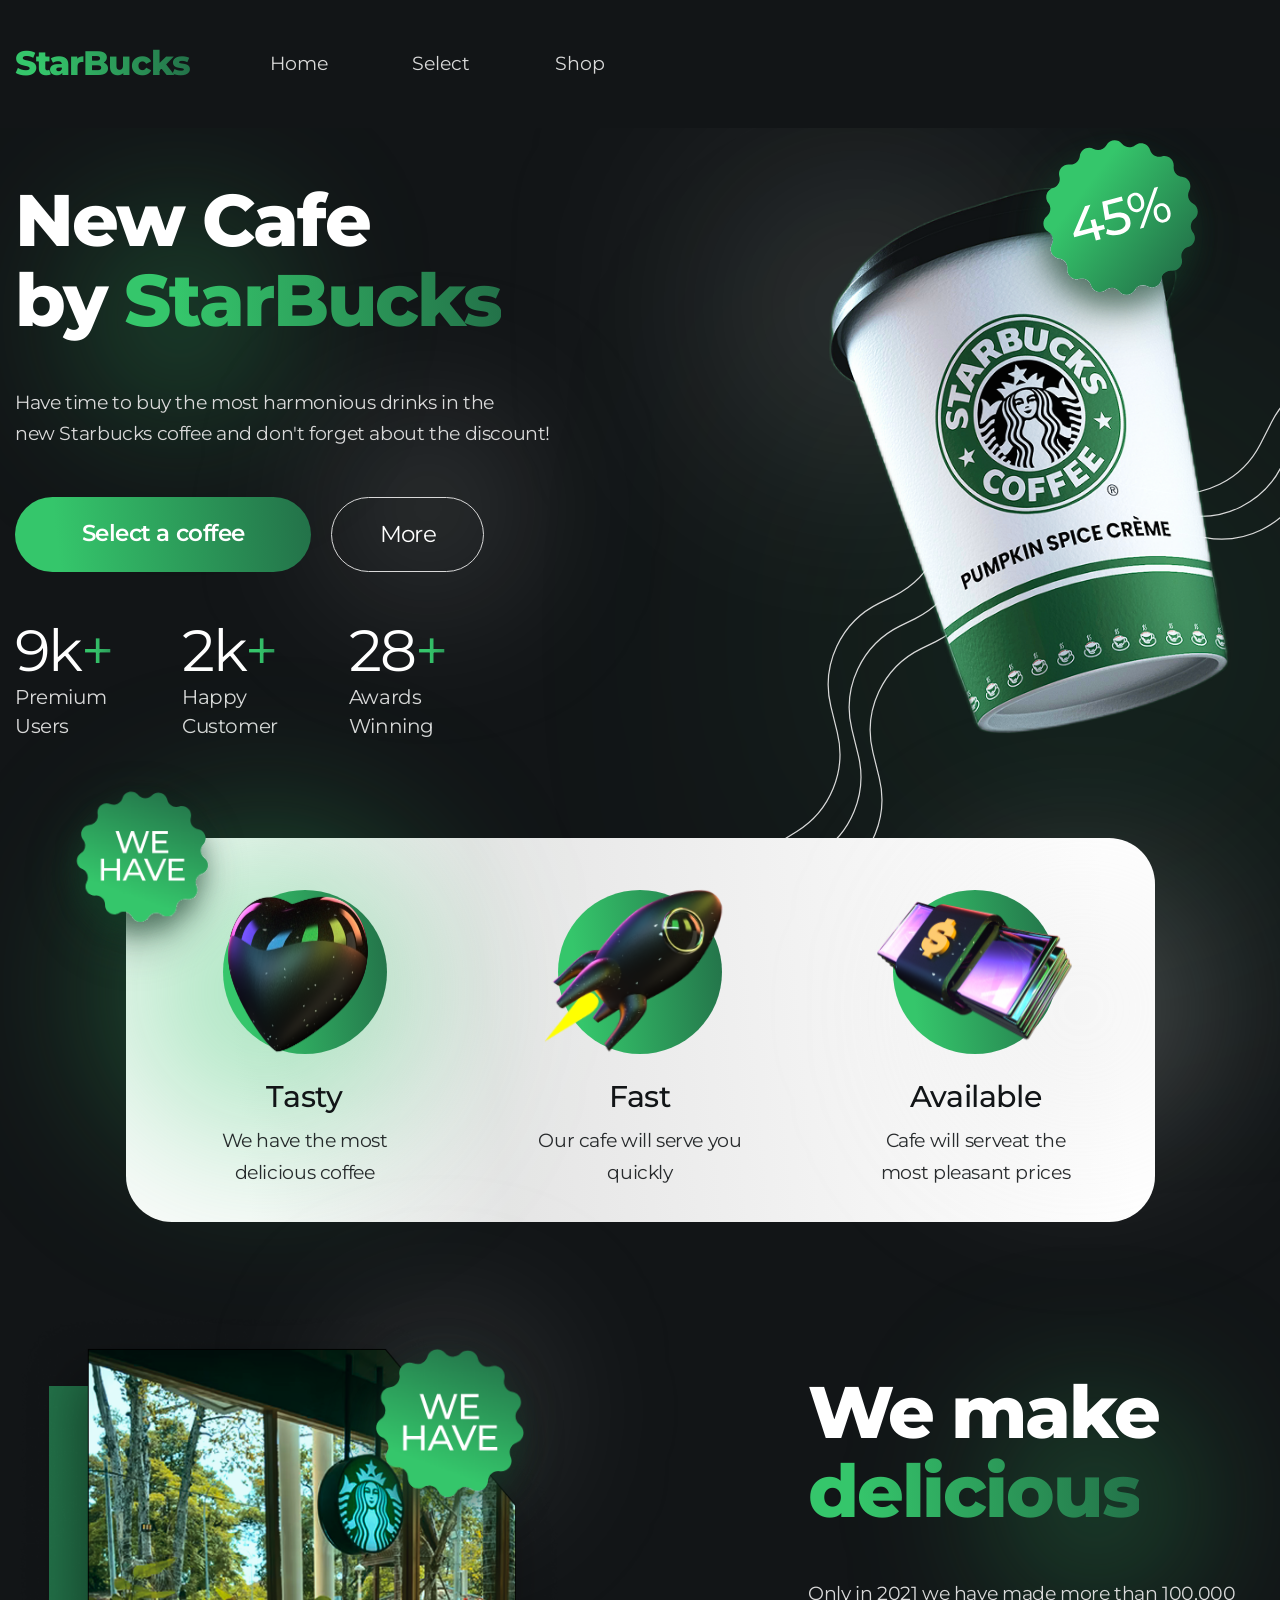
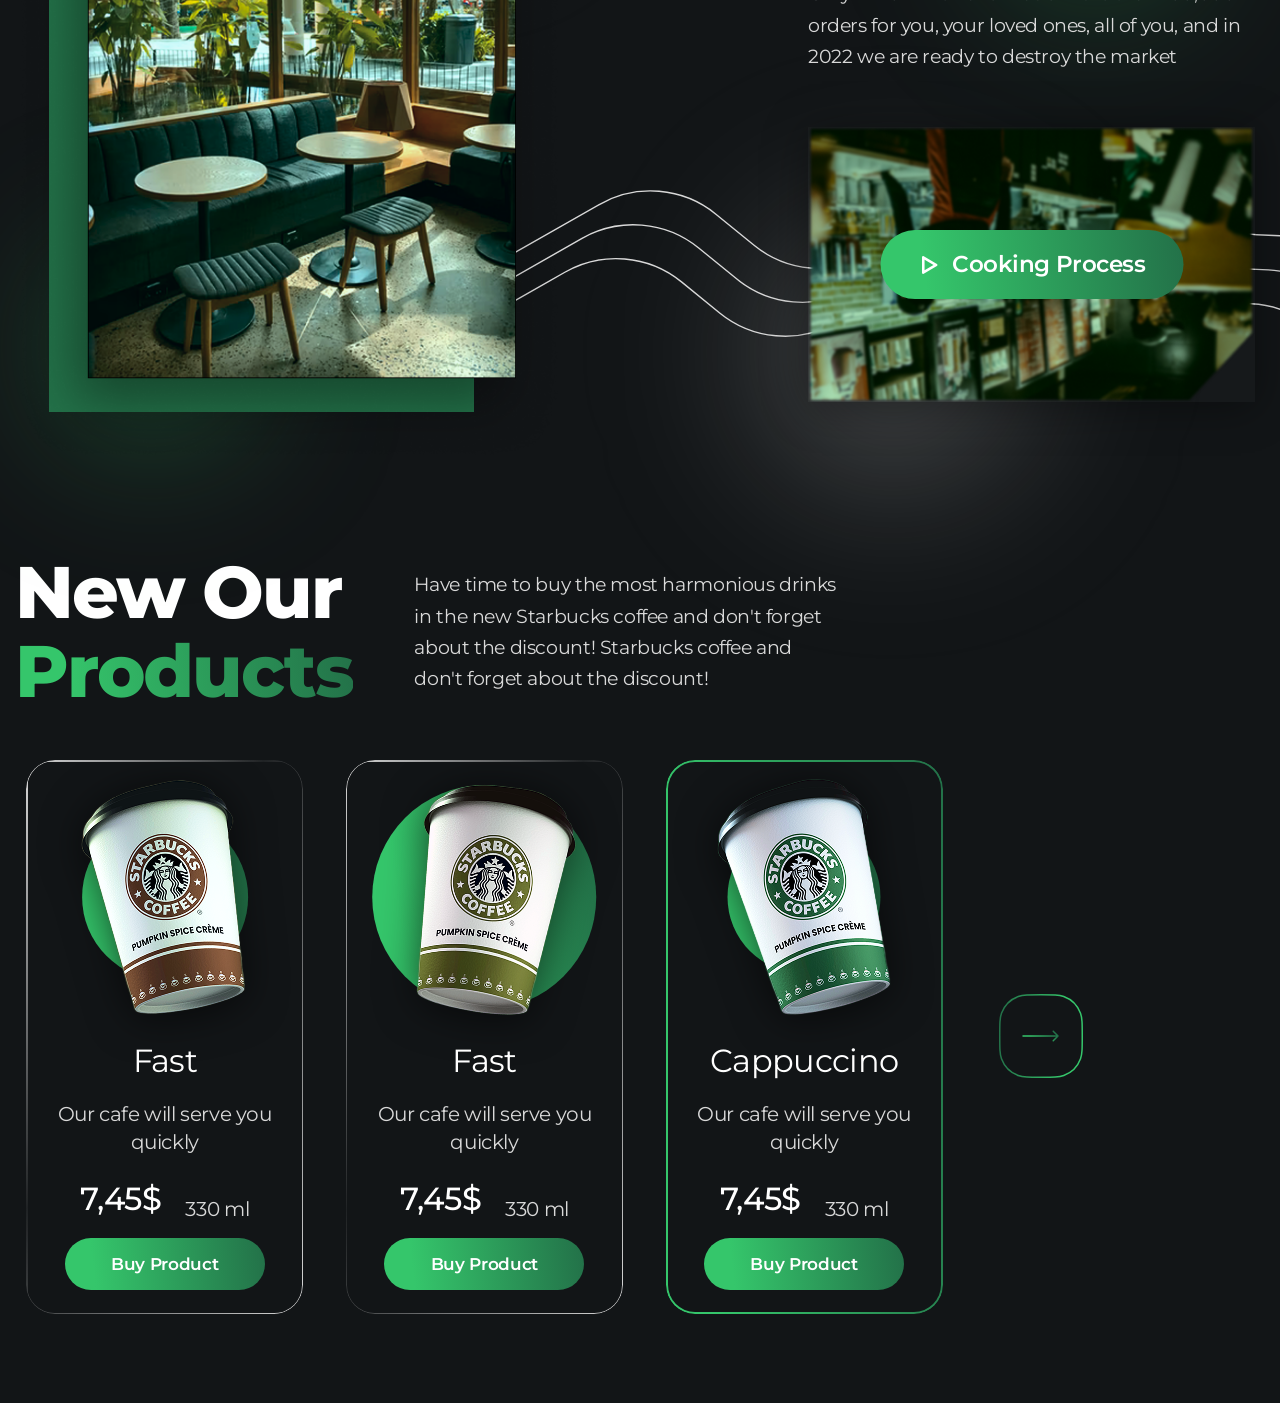
==== index.html @ e6820ccb "fix slaider" ====
<!doctype html>
<html lang="en">
  <head>
    <meta charset="UTF-8" />
    <meta http-equiv="X-UA-Compatible" content="IE=edge" />
    <meta name="viewport" content="width=device-width, initial-scale=1.0" />
		<link rel="stylesheet" href="https://cdn.jsdelivr.net/npm/swiper@8/swiper-bundle.min.css" />
    <link rel="stylesheet" href="css/reset.css" />
    <link rel="stylesheet" href="scss/main.css" />
		
    <title>StarBucks</title>
  </head>
  <body>
    <div class="wrapper">
      <header id="navbar" class="header">
        <div class="header__container">
          <a data-goto=".wrapper" href="#" class="header__logo">StarBucks</a>
          <div class="header__menu menu menu-header">
            <nav id="menu" class="menu-header__body menu__body">
              <ul class="menu-header__list menu__list">
                <li class="menu-header__item menu__item">
                  <a data-goto=".wrapper" href="#" class="menu__link">Home</a>
                </li>
                <li class="menu-header__item menu__item">
                  <a data-goto=".product" href="#" class="menu__link">Select</a>
                </li>
                <li class="menu-header__item menu__item">
                  <a data-goto=".contact" href="#" class="menu__link">Shop</a>
                </li>
              </ul>
            </nav>
          </div>
          <div class="header__actions">
            <button type="button" class="menu__icon icon-menu">
              <span></span>
            </button>
          </div>
        </div>
      </header>
      <main class="main">
        <section class="hero">
          <div class="hero__container">
            <div class="hero__header header-main">
              <div class="header-main__block block__header">
                <h1 class="block__header-title title">
                  New Cafe <br />
                  by <span>StarBucks</span>
                </h1>
                <div class="block__header-text text">
                  <p>
                    Have time to buy the most harmonious drinks in the <br />
                    new Starbucks coffee and don't forget about the discount!
                  </p>
                </div>
              </div>
              <div class="header-main__buttons">
                <a href="#" class="header-main__button button"
                  >Select a coffee</a
                >
                <a href="#" class="header-main__button button button--dark"
                  >More</a
                >
              </div>
              <div class="header-main__stats stats">
                <article class="stats__item item-stats">
                  <div class="item-stats__value">
                    <span data-digits-counter>9</span>k<span>+</span>
                  </div>
                  <h4 class="item-stats__text">Premium Users</h4>
                </article>
                <article class="stats__item item-stats">
                  <div class="item-stats__value">
                    <span data-digits-counter>2</span>k<span>+</span>
                  </div>
                  <h4 class="item-stats__text">Happy Customer</h4>
                </article>
                <article class="stats__item item-stats">
                  <div class="item-stats__value">
                    <span data-digits-counter>28</span><span>+</span>
                  </div>
                  <h4 class="item-stats__text">Awards Winning</h4>
                </article>
              </div>
            </div>
            <div class="hero__image">
              <div class="hero__image-img">
                <div class="hero__bg-decoration"></div>
                <img src="./images/main/main-img.png" alt="main__image" />
                <img
                  class="figure__shape-2"
                  src="./images/main/image-up-right45.svg"
                  alt=""
                />
              </div>
            </div>
          </div>
        </section>
        <section class="services">
          <div class="services__container">
            <div class="services__items">
              <img
                class="services__figure figure__shape"
                src="./images/services/decor.svg"
                alt=""
              />
              <article class="services__item item-service">
                <div class="item-service__icon">
                  <img src="./images/services/services-1.svg" alt="services" />
                </div>
                <h3 class="item-service__title">Tasty</h3>
                <div class="item-service__text">
                  <p>We have the most delicious coffee</p>
                </div>
              </article>
              <article class="services__item item-service">
                <div class="item-service__icon">
                  <img src="./images/services/services-2.svg" alt="services" />
                  <!-- <img src="/images/services/icon-decor.svg" alt="decor" /> -->
                </div>
                <h3 class="item-service__title">Fast</h3>
                <div class="item-service__text">
                  <p>Our cafe will serve you quickly</p>
                </div>
              </article>
              <article class="services__item item-service">
                <div class="item-service__icon">
                  <img src="./images/services/services-3.svg" alt="services" />
                  <!-- <img src="/images/services/icon-decor.svg" alt="decor" /> -->
                </div>
                <h3 class="item-service__title">Available</h3>
                <div class="item-service__text">
                  <p>Cafe will serveat the most pleasant prices</p>
                </div>
              </article>
            </div>
          </div>
        </section>
        <section class="make">
          <div class="make__container">
            <div class="make__images images-make">
              <div class="make__bg-decoration"></div>

              <!-- Зеленый фон (подложка) -->
              <div class="images-make__item images-make__item-3">
                <img src="./images/make/make-bg.svg" alt="make bg" />
              </div>

              <!-- Фото кофейни -->
              <div class="images-make__item images-make__item-2">
                <img src="./images/make/make-main.png" alt="make" />
              </div>

              <!-- Декор (листик/клякса) -->
              <div class="images-make__item images-make__item-1">
                <img src="./images/services/decor.svg" alt="decor" />
              </div>
            </div>
            <div class="make__content content-make">
              <div class="content-make--block__header block__header">
                <h2 class="block__header-title title">
                  We make <br />
                  <span>delicious</span>
                </h2>
                <div class="block__header-text text">
                  <p>
                    Only in 2021 we have made more than 100,000 orders for you,
                    your loved ones, all of you, and in 2022 we are ready to
                    destroy the market
                  </p>
                </div>
              </div>
              <div class="content-make__media">
                <img
                  src="./images/make/content-img.png"
                  alt="Cooking Process"
                  class="content-make__preview"
                />
                <a
                  href="javascript:void(0)"
                  class="content-make__button button icon-play"
                  >Cooking Process</a
                >
              </div>
            </div>
          </div>
        </section>
        <section class="our">
          <div class="our__container">
            <div class="our-block__header block__header block__header--row">
              <h2 class="block__header-title title">
                New Our <br /><span>Products</span>
              </h2>
              <div class="block__header-text text text--row">
                <p>
                  Have time to buy the most harmonious drinks in the new
                  Starbucks coffee and don't forget about the discount!
                  Starbucks coffee and don't forget about the discount!
                </p>
              </div>
            </div>
						<div class="our__inner-container">
							
							<div class="our__slider swiper">
								<div class="our__wrapper swiper-wrapper">               
									<div class="our__slide swiper-slide">
										<article class="item-our">
											<a href="#" class="item-our__image">
												<img src="./images/our/our-3.png" alt="coffe" />
											</a>
											<div class="item-our__body">
												<div class="item-our__header">
													<a href="#" class="item-our__title"> Fast </a>
													<div class="item-our__text">
														<p>Our cafe will serve you quickly</p>
													</div>
												</div>
												<div class="item-our__footer">
													<div class="item-our__category category-our">
														<div class="category-our__price">7,45$</div>
														<div class="category-our__volume">330 ml</div>
													</div>
													<a href="#" class="item-our__button button button--buy"
														>Buy Product</a
													>
												</div>
											</div>
										</article>
									</div>
									<div class="our__slide swiper-slide">
										<article class="item-our">
											<a href="#" class="item-our__image">
												<img src="./images/our/our-2.png" alt="coffe" />
											</a>
											<div class="item-our__body">
												<div class="item-our__header">
													<a href="#" class="item-our__title"> Fast </a>
													<div class="item-our__text">
														<p>Our cafe will serve you quickly</p>
													</div>
												</div>
												<div class="item-our__footer">
													<div class="item-our__category category-our">
														<div class="category-our__price">7,45$</div>
														<div class="category-our__volume">330 ml</div>
													</div>
													<a href="#" class="item-our__button button button--buy"
														>Buy Product</a
													>
												</div>
											</div>
										</article>
									</div>
									<div class="our__slide swiper-slide">
										<article class="item-our">
											<a href="#" class="item-our__image">
												<img src="./images/our/our-1.png" alt="coffe" />
											</a>
											<div class="item-our__body">
												<div class="item-our__header">
													<a href="#" class="item-our__title"> Cappuccino </a>
													<div class="item-our__text">
														<p>Our cafe will serve you quickly</p>
													</div>
												</div>
												<div class="item-our__footer">
													<div class="item-our__category category-our">
														<div class="category-our__price">7,45$</div>
														<div class="category-our__volume">330 ml</div>
													</div>
													<a href="#" class="item-our__button button button--buy"
														>Buy Product</a
													>
												</div>
											</div>
										</article>
									</div>

									<div class="our__slide swiper-slide">
										<article class="item-our">
											<a href="#" class="item-our__image">
												<img src="./images/our/our-3.png" alt="coffe" />
											</a>
											<div class="item-our__body">
												<div class="item-our__header">
													<a href="#" class="item-our__title"> Fast </a>
													<div class="item-our__text">
														<p>Our cafe will serve you quickly</p>
													</div>
												</div>
												<div class="item-our__footer">
													<div class="item-our__category category-our">
														<div class="category-our__price">7,45$</div>
														<div class="category-our__volume">330 ml</div>
													</div>
													<a href="#" class="item-our__button button button--buy"
														>Buy Product</a
													>
												</div>
											</div>
										</article>
									</div>
									<div class="our__slide swiper-slide">
										<article class="item-our">
											<a href="#" class="item-our__image">
												<img src="./images/our/our-2.png" alt="coffe" />
											</a>
											<div class="item-our__body">
												<div class="item-our__header">
													<a href="#" class="item-our__title"> Fast </a>
													<div class="item-our__text">
														<p>Our cafe will serve you quickly</p>
													</div>
												</div>
												<div class="item-our__footer">
													<div class="item-our__category category-our">
														<div class="category-our__price">7,45$</div>
														<div class="category-our__volume">330 ml</div>
													</div>
													<a href="#" class="item-our__button button button--buy"
														>Buy Product</a
													>
												</div>
											</div>
										</article>
									</div>
									<div class="our__slide swiper-slide">
										<article class="item-our">
											<a href="#" class="item-our__image">
												<img src="./images/our/our-1.png" alt="coffe" />
											</a>
											<div class="item-our__body">
												<div class="item-our__header">
													<a href="#" class="item-our__title"> Cappuccino </a>
													<div class="item-our__text">
														<p>Our cafe will serve you quickly</p>
													</div>
												</div>
												<div class="item-our__footer">
													<div class="item-our__category category-our">
														<div class="category-our__price">7,45$</div>
														<div class="category-our__volume">330 ml</div>
													</div>
													<a href="#" class="item-our__button button button--buy"
														>Buy Product</a
													>
												</div>
											</div>
										</article>
									</div>

									<div class="our__slide swiper-slide">
										<article class="item-our">
											<a href="#" class="item-our__image">
												<img src="./images/our/our-3.png" alt="coffe" />
											</a>
											<div class="item-our__body">
												<div class="item-our__header">
													<a href="#" class="item-our__title"> Fast </a>
													<div class="item-our__text">
														<p>Our cafe will serve you quickly</p>
													</div>
												</div>
												<div class="item-our__footer">
													<div class="item-our__category category-our">
														<div class="category-our__price">7,45$</div>
														<div class="category-our__volume">330 ml</div>
													</div>
													<a href="#" class="item-our__button button button--buy"
														>Buy Product</a
													>
												</div>
											</div>
										</article>
									</div>
									<div class="our__slide swiper-slide">
										<article class="item-our">
											<a href="#" class="item-our__image">
												<img src="./images/our/our-2.png" alt="coffe" />
											</a>
											<div class="item-our__body">
												<div class="item-our__header">
													<a href="#" class="item-our__title"> Fast </a>
													<div class="item-our__text">
														<p>Our cafe will serve you quickly</p>
													</div>
												</div>
												<div class="item-our__footer">
													<div class="item-our__category category-our">
														<div class="category-our__price">7,45$</div>
														<div class="category-our__volume">330 ml</div>
													</div>
													<a href="#" class="item-our__button button button--buy"
														>Buy Product</a
													>
												</div>
											</div>
										</article>
									</div>
									<div class="our__slide swiper-slide">
										<article class="item-our">
											<a href="#" class="item-our__image">
												<img src="./images/our/our-1.png" alt="coffe" />
											</a>
											<div class="item-our__body">
												<div class="item-our__header">
													<a href="#" class="item-our__title"> Cappuccino </a>
													<div class="item-our__text">
														<p>Our cafe will serve you quickly</p>
													</div>
												</div>
												<div class="item-our__footer">
													<div class="item-our__category category-our">
														<div class="category-our__price">7,45$</div>
														<div class="category-our__volume">330 ml</div>
													</div>
													<a href="#" class="item-our__button button button--buy"
														>Buy Product</a
													>
												</div>
											</div>
										</article>
									</div>
								</div>
								
							</div>
							<div class="our__controls">
									<button
										type="button"
										class="our__arrow"
									>
								<img src="./images/our/arrow.svg" alt="arrow"></button>
								</div>
						</div>
          </div>
        </section>
      </main>
      <footer class="footer"></footer>
    </div>
    <script src="js/components/float-head.js"></script>
    <script src="js/components/burger.js"></script>
    <script src="js/components/digits-counter.js"></script>
    <script src="js/video.js"></script>
    <script src="https://cdn.jsdelivr.net/npm/swiper@8/swiper-bundle.min.js"></script>
    <script src="js/components/slider_swiper.js"></script>
    <!-- <script src="js/components/anim.js"></script> -->
  </body>
</html>
---- scss/main.css ----
@import"https://fonts.googleapis.com/css2?family=Montserrat:wght@300;400;500;600;700;800;900&display=swap";@import"/scss/main.css";@import"https://fonts.googleapis.com/css2?family=Montserrat:wght@300;400;500;600;700;800;900&display=swap";@import"../css/main.css";@font-face{font-family:"icomoon";src:url("../font-icons/icomoon.eot?j24rxu");src:url("../font-icons/icomoon.eot?j24rxu#iefix") format("embedded-opentype"),url("../font-icons/icomoon.ttf?j24rxu") format("truetype"),url("../font-icons/icomoon.woff?j24rxu") format("woff"),url("../font-icons/icomoon.svg?j24rxu#icomoon") format("svg");font-weight:normal;font-style:normal;font-display:block}[class^=icon-]::before,[class*=" icon-"]::before{font-family:"icomoon" !important;speak:never;font-style:normal;font-weight:normal;font-variant:normal;text-transform:none;line-height:1;-webkit-font-smoothing:antialiased;-moz-osx-font-smoothing:grayscale}.icon-play:before{content:""}.icon-phone:before{content:""}.icon-arrow:before{content:""}.icon-instagram:before{content:""}:root{--background: #121517;--background-gradient: linear-gradient(263.46deg, #237249 1.41%, #35c66b 85.05%)}.icon-menu{position:fixed}@media(max-width: 767.98px){.icon-menu{display:block;position:relative;flex:0 0 2.625rem;width:2.625rem;height:1.125rem;cursor:pointer;z-index:10}.icon-menu span,.icon-menu::before,.icon-menu::after{content:"";transition:all .5s ease 0s;left:0;position:absolute;width:100%;height:2px;background-image:var(--background-gradient)}.icon-menu::before{top:0}.icon-menu::after{bottom:0}.icon-menu span{top:calc(55% - 1px);transform:scale(1) translate(0px, -55%)}}.menu-open .icon-menu::before{transform:rotate(-45deg);top:calc(50% - 1px);background-image:var(--background-gradient)}.menu-open .icon-menu::after{transform:rotate(45deg);bottom:calc(50% - 1px);background-image:var(--background-gradient)}.menu-open span{left:50%;width:0;background-image:var(--background-gradient)}@media(max-width: 767.98px){.menu{flex:0 0 auto;display:flex;justify-content:flex-end}.menu__body{position:fixed;top:0;left:-100%;width:100%;height:100%;background-color:var(--background);padding:100px 15px 50px 15px;transition:left .5s ease 0s;overflow:auto;z-index:4}.menu__body::before{content:"";position:fixed;width:100%;top:0;left:-100%;height:3.75rem;background-color:var(--background);transition:left .5s ease 0s;z-index:4}}.menu-open .menu__body{left:0}.menu-open .menu__body::before{left:0}.menu-open body{overflow:hidden}.wrapper{min-height:100%;display:flex;flex-direction:column;overflow:clip}.wrapper>main{flex-grow:1}[class*=__container]{max-inline-size:82.75rem;margin-inline:auto;padding-inline:.9375rem}:root{--font-family: "Montserrat", sans-serif;--primary: #d9d9d9;--white: #fff;--background: #121517;--background-gradient: linear-gradient(263.46deg, #237249 1.41%, #35c66b 85.05%)}body{font-family:var(--font-family);color:var(--primary);background-color:var(--background);font-size:calc(16px + 4 * ((100vw - 320px) / 1192))}.header-block__container{display:flex;flex-direction:column;gap:2.5rem}.block__header{display:grid;gap:calc(20px + 34 * ((100vw - 320px) / 1192))}@media(min-width: 47.9988rem){.block__header--row{display:flex;align-items:center;gap:calc(20px + 52 * ((100vw - 320px) / 1192))}}@media(min-width: 47.9988rem){.block__header--row-rev{display:flex;flex-direction:row-reverse;align-items:center;gap:calc(20px + 52 * ((100vw - 320px) / 1192))}}.title{font-weight:800;font-size:calc(42px + 38 * ((100vw - 320px) / 1192));line-height:1.09;letter-spacing:-0.03em;color:var(--white)}.title span{background:var(--background-gradient);background-clip:text;-webkit-background-clip:text;-webkit-text-fill-color:rgba(0,0,0,0)}@media(max-width: 47.9988rem){.title br{display:none}}.text{line-height:1.63;letter-spacing:-0.02em}.text P:not(:last-child){margin-bottom:.625rem}@media(max-width: 47.9988rem){.text br{display:none}}@media(min-width: 47.9988rem){.text--row{max-width:26.875rem}}.buttons-block__button{display:grid;grid-auto-flow:column;justify-content:start;gap:1.875rem}@media(max-width: 47.9988rem){.buttons-block__button{display:flex;justify-content:center;align-items:center;flex-wrap:wrap;text-align:center}}.button{padding-inline:calc(20px + 58 * ((100vw - 320px) / 1192));padding-block:1.25rem;max-height:4.6875rem;font-size:calc(20px + 4 * ((100vw - 320px) / 1192));line-height:1.46;border-radius:5.1875rem;font-weight:600;letter-spacing:-0.02em;color:var(--white);background:var(--background-gradient);transition:box-shadow .4s,transform .4s}.button:hover{box-shadow:0 0 20px rgba(53,198,107,.7),0 0 40px rgba(53,198,107,.4)}@media(max-width: 47.9988rem){.button{width:100%}}.button--dark{padding-inline:calc(20px + 34 * ((100vw - 320px) / 1192));font-weight:400;letter-spacing:-0.03em;background-color:var(--background);background:rgba(0,0,0,0);border:.0625rem solid var(--primary);transition:all .5s}.button--dark:hover{color:var(--background);background-color:var(--primary)}.button--buy{padding-inline:calc(20px + 18 * ((100vw - 320px) / 1192));padding-block:.875rem;max-height:3.375rem;font-size:1.0625rem;display:flex;justify-content:center;align-items:center;border-radius:3.75rem}.figure__container{padding-bottom:100px}.figure__label{display:flex;gap:2.5rem;width:178px;height:178px}.figure__shape{display:block;width:100%;height:100%;-o-object-fit:contain;object-fit:contain;animation:figure-pulse 3s ease-in-out infinite;transform-origin:50% 50%;will-change:transform;filter:drop-shadow(-4px 13px 22px rgba(20, 62, 40, 0.46))}@keyframes figure-pulse{0%,100%{transform:scale(1)}50%{transform:scale(1.08)}}.figure__shape-2{display:block;width:178px;height:178px;-o-object-fit:contain;object-fit:contain;animation:figure-sway 5s ease-in-out infinite;transform-origin:50% 100%;will-change:transform;filter:drop-shadow(-4px 13px 22px rgba(20, 62, 40, 0.46))}@keyframes figure-sway{0%,100%{transform:rotate(-8deg)}50%{transform:rotate(8deg)}}.wrapper{min-height:100%;display:flex;flex-direction:column;overflow:clip}.wrapper>main{flex-grow:1}[class*=__container]{max-inline-size:82.8125rem;margin-inline:auto;padding-inline:.9375rem}:root{--font-family: "Montserrat", sans-serif;--primary: #d9d9d9;--white: #fff;--background: #121517;--background-gradient: linear-gradient(263.46deg, #237249 1.41%, #35c66b 85.05%);--background-white: linear-gradient(264.52deg, #fff 5.07%, #e5e5e5 64.2%, #fbfbfb 88.34%);--color-text: rgba(18, 21, 23, 0.9)}body{font-family:var(--font-family);color:var(--primary);background-color:var(--background);font-size:calc(16px + 4 * ((100vw - 320px) / 1192))}.header{position:fixed;width:100%;top:0;left:0;z-index:100;background-color:var(--background);transition:all .5s}.header__container{display:flex;align-items:center;gap:calc(20px + 75 * ((100vw - 320px) / 1192));min-height:calc(80px + 55 * ((100vw - 320px) / 1192));padding-block:calc(34px + 14 * ((100vw - 320px) / 1192))}@media(max-width: 47.9988rem){.header__container{justify-content:space-between}}.header__logo{font-weight:800;font-size:calc(22px + 15 * ((100vw - 320px) / 1192));line-height:1.09;letter-spacing:-0.03em;background:var(--background-gradient);background-clip:text;-webkit-background-clip:text;-webkit-text-fill-color:rgba(0,0,0,0);z-index:10;transition:filter .4s ease}.header__logo:hover{filter:drop-shadow(0 0 0.75rem rgba(53, 198, 107, 0.6))}.menu-header__list{display:flex;flex-wrap:wrap;justify-content:center;align-items:center;gap:calc(40px + 55 * ((100vw - 320px) / 1192))}@media(max-width: 47.9988rem){.menu-header__list{flex-direction:column;align-items:end}}.menu-header__item{font-size:1.1875rem;text-shadow:0 4px 4px 0 rgba(0,0,0,.25)}.menu-header__item a{transition:color .5s ease;color:var(--primary)}.menu-header__item a:hover{color:#35c66b}@media(max-width: 47.9988rem){.menu-header__item{font-size:24px}}.hero{padding-top:calc(150px + 39 * ((100vw - 320px) / 1192));padding-bottom:calc(40px + 71 * ((100vw - 320px) / 1192));position:relative}.hero__container{position:relative;display:flex;justify-content:space-between;gap:2rem}@media(max-width: 47.9988rem){.hero__container{flex-direction:column-reverse;align-items:center}}.hero__header,.hero__image{position:relative;z-index:1}.hero__image{position:relative;width:100%;max-width:29.5rem;aspect-ratio:1/1}.hero__image::before,.hero__image::after{content:"";position:absolute;border-radius:100%;pointer-events:none;z-index:0}@media(max-width: 47.9988rem){.hero__image::before,.hero__image::after{display:none}}.hero__image::before{width:229px;height:229px;top:2%;left:-10%;background:rgba(217,217,217,.3);filter:blur(124.04px)}.hero__image::after{width:20.25rem;height:20.25rem;right:0;bottom:-10%;background:linear-gradient(267.2deg, rgba(35, 114, 73, 0.35) 20.73%, rgba(53, 198, 107, 0.33) 22.81%);filter:blur(175.5px)}.hero__image-img{position:relative;z-index:1;width:100%;height:100%}.hero__image-img>img:first-child{display:block;width:100%;height:100%;-o-object-fit:contain;object-fit:contain}.hero__image-img>img:nth-child(2){position:relative;z-index:1;display:block;width:100%;height:100%;-o-object-fit:contain;object-fit:contain}.hero .figure__shape-2{--tx: 0%;--ty: 0%;position:absolute;top:-15%;right:5%;width:calc(168px + 90 * ((100vw - 320px) / 1192));height:calc(168px + 90 * ((100vw - 320px) / 1192));-o-object-fit:contain;object-fit:contain;z-index:2;pointer-events:none;filter:drop-shadow(-4px 13px 22px rgba(20, 62, 40, 0.46));animation:figure-sway 3s ease-in-out infinite;transform-origin:50% 100%;will-change:transform;translate:var(--tx) var(--ty)}@media(max-width: 991.9808px){.hero .figure__shape-2{--tx: -20%;--ty: 70%}}@media(max-width: 991.9808px){.hero .figure__shape-2{--tx: -10%;--ty: 50%}}@media(max-width: 940.9808px){.hero .figure__shape-2{--tx: -20%;--ty: 100%}}@media(max-width: 47.9988rem){.hero .figure__shape-2{--tx: -40%;--ty: 0%}}@media(max-width: 29.9988rem){.hero .figure__shape-2{--ty: 15%}}@media(max-width: 400.9808px){.hero .figure__shape-2{--tx: 0%;--ty: 5%}}@media(prefers-reduced-motion: reduce){.hero .figure__shape-2{animation:none}}.hero__bg-decoration{position:absolute;top:85%;left:50%;width:150%;height:150%;transform:translate(-50%, -50%);background:url("../images/main/main-bg.svg") center center no-repeat;background-size:contain;z-index:0;pointer-events:none}@media(max-width: 47.9988rem){.hero__bg-decoration{width:120%;height:100%;opacity:.5}}.header-main{display:flex;flex-direction:column;gap:calc(20px + 34 * ((100vw - 320px) / 1192));position:relative;isolation:isolate}.header-main::before,.header-main::after{content:"";position:absolute;border-radius:50%;pointer-events:none;z-index:-1;background:radial-gradient(circle, rgba(53, 198, 107, 0.55) 0%, rgba(53, 198, 107, 0.35) 20%, rgba(53, 198, 107, 0) 45%);filter:blur(80px);transform:translateZ(0);-webkit-backface-visibility:hidden;backface-visibility:hidden}@media(max-width: 47.9988rem){.header-main::before,.header-main::after{display:none}}.header-main::before{width:24rem;height:24rem;left:-5%;top:-10%}.header-main::after{width:22rem;height:22rem;bottom:10%;right:-10%;background:radial-gradient(circle, rgba(217, 217, 217, 0.4) 0%, rgba(217, 217, 217, 0.2) 20%, rgba(217, 217, 217, 0) 45%)}.header-main__buttons{display:flex;flex-wrap:wrap;gap:1.25rem}.header-main__button{text-align:center}.stats{display:flex;flex-wrap:wrap;gap:calc(20px + 26 * ((100vw - 320px) / 1192))}@media(max-width: 47.9988rem){.stats{justify-content:center}}.item-stats{max-width:7.875rem}.item-stats__value{font-size:calc(42px + 20 * ((100vw - 320px) / 1192));line-height:1.09;letter-spacing:-0.03em;color:var(--white)}.item-stats__value span:nth-child(2){background:linear-gradient(266.83deg, #237249 -35.11%, #35c66b 57.94%);background-clip:text;-webkit-background-clip:text;-webkit-text-fill-color:rgba(0,0,0,0)}.item-stats__text{font-size:1.25rem;line-height:1.44;letter-spacing:-0.02em}.services{position:relative;z-index:2;padding-bottom:calc(40px + 60 * ((100vw - 320px) / 1192))}.services__container{display:flex;flex-direction:column;justify-content:center;align-items:center;padding-inline:calc(10px + 70 * ((100vw - 320px) / 1192))}.services__figure{position:absolute;top:-21%;left:-8%;width:calc(192px + 10 * ((100vw - 320px) / 1192));height:calc(192px + 10 * ((100vw - 320px) / 1192));-o-object-fit:contain;object-fit:contain;z-index:2;pointer-events:none;filter:drop-shadow(-4px 13px 22px rgba(20, 62, 40, 0.46));transform-origin:50% 100%;will-change:transform}@media(max-width: 932.9808px){.services__figure{top:-12%;left:-4%}}@media(max-width: 52.6863rem){.services__figure{width:clamp(6.25rem,50%,9.375rem)}}@media(max-width: 600.9808px){.services__figure{top:-12%;left:-7%}}@media(max-width: 479.9808px){.services__figure{top:-10%;left:-7%}}@media(prefers-reduced-motion: reduce){.services .figure__shape-2{animation:none}}.services__items{position:relative;max-width:64.3125rem;padding-inline:calc(10px + 68 * ((100vw - 320px) / 1192));padding-block:calc(10px + 30 * ((100vw - 320px) / 1192));border-radius:2.875rem;background:var(--background-white);display:grid;width:100%;gap:calc(20px + 108 * ((100vw - 320px) / 1192));grid-template-columns:repeat(auto-fill, minmax(200px, 1fr));position:relative;isolation:isolate}.services__items::before,.services__items::after{content:"";position:absolute;border-radius:50%;pointer-events:none;z-index:-1;background:radial-gradient(circle, rgba(53, 198, 107, 0.55) 0%, rgba(53, 198, 107, 0.35) 40%, rgba(53, 198, 107, 0) 75%);filter:blur(80px);transform:translateZ(0);-webkit-backface-visibility:hidden;backface-visibility:hidden}@media(max-width: 47.9988rem){.services__items::before,.services__items::after{display:none}}.services__items::before{width:24rem;height:24rem;left:-5%;top:-10%}.services__items::after{width:22rem;height:22rem;bottom:10%;right:-10%;background:radial-gradient(circle, rgba(217, 217, 217, 0.4) 0%, rgba(217, 217, 217, 0.2) 40%, rgba(217, 217, 217, 0) 75%)}.item-service{display:flex;flex-direction:column;justify-content:center;align-items:center;line-height:1.63;letter-spacing:-0.02em;text-align:center}.item-service__icon{position:relative;width:100%;max-width:200px;aspect-ratio:1/1;margin-inline:auto}.item-service__icon::before{content:"";position:absolute;inset:9%;border-radius:50%;background:var(--background-gradient);z-index:0}.item-service__icon img{position:relative;z-index:1;width:100%;height:100%;-o-object-fit:contain;object-fit:contain}.item-service__title{font-weight:500;font-size:calc(24px + 8 * ((100vw - 320px) / 1192));color:var(--background);margin-bottom:.25rem}.item-service__text{font-size:calc(16px + 4 * ((100vw - 320px) / 1192));color:var(--color-text)}.make{padding-bottom:calc(40px + 60 * ((100vw - 320px) / 1192));position:relative;z-index:2}.make__container{display:flex;justify-content:space-between;align-items:center;gap:1.25rem}@media(max-width: 61.9988rem){.make__container{flex-direction:column;align-items:start}}@media(max-width: 47.9988rem){.make__container{align-items:center}}.make__images{position:relative;z-index:1;flex:0 0 34.25rem;max-width:34.25rem;aspect-ratio:548/754}@media(max-width: 61.9988rem){.make__images{flex:1 1 auto;width:100%}}.make__bg-decoration{position:absolute;top:23%;right:-160%;width:200%;height:132%;background:url("../images/make/make-main-bg.svg") center right no-repeat;background-size:contain;z-index:0;pointer-events:none}@media(max-width: 61.9988rem){.make__bg-decoration{width:180%;top:5%;opacity:.5}}@media(max-width: 47.9988rem){.make__bg-decoration{right:-50%;opacity:.3}}.images-make{isolation:isolate}.images-make::before,.images-make::after{content:"";position:absolute;border-radius:50%;pointer-events:none;z-index:-1;background:radial-gradient(circle, rgba(53, 198, 107, 0.55) 0%, rgba(53, 198, 107, 0.35) 20%, rgba(53, 198, 107, 0) 45%);filter:blur(80px);transform:translateZ(0);-webkit-backface-visibility:hidden;backface-visibility:hidden}@media(max-width: 47.9988rem){.images-make::before,.images-make::after{display:none}}.images-make::before{width:24rem;height:24rem;bottom:-10%;left:-10%}.images-make::after{width:22rem;height:22rem;top:-10%;right:-10%;background:radial-gradient(circle, rgba(217, 217, 217, 0.4) 0%, rgba(217, 217, 217, 0.2) 20%, rgba(217, 217, 217, 0) 45%)}.images-make__item{position:absolute}.images-make__item img{display:block;width:100%;height:100%;-o-object-fit:contain;object-fit:contain}.images-make__item-1{top:0;right:0;width:calc(150px + 95 * ((100vw - 320px) / 1192));height:calc(150px + 95 * ((100vw - 320px) / 1192));z-index:3;animation:figure-pulse 3s ease-in-out infinite;transform-origin:50% 50%;will-change:transform;filter:drop-shadow(-4px 13px 22px rgba(20, 62, 40, 0.46))}.images-make__item-2{top:0;left:0;width:100%;height:100%;z-index:2;-webkit-clip-path:polygon(0 0, 85% 0, 100% 15%, 100% 100%, 0 100%);clip-path:polygon(0 0, 85% 0, 100% 15%, 100% 100%, 0 100%)}.images-make__item-3{top:10%;left:5%;width:80%;height:83%;z-index:1}.content-make{position:relative;z-index:1;max-width:28.5625rem}@media(min-width: 61.9988rem){.content-make{flex:0 1 auto;width:100%}}@media(max-width: 61.9988rem){.content-make{display:flex;gap:1.25rem;width:100%;max-width:100%}}@media(max-width: 61.9988rem)and (min-width: 61.9988rem){.content-make .content-make--block__header{max-width:457px}}@media(max-width: 47.9988rem){.content-make{flex-wrap:wrap;justify-content:center}}.content-make::before,.content-make::after{content:"";position:absolute;border-radius:50%;pointer-events:none;z-index:0;background:radial-gradient(circle, rgba(53, 198, 107, 0.55) 0%, rgba(53, 198, 107, 0.35) 20%, rgba(53, 198, 107, 0) 45%);filter:blur(80px);will-change:transform;-webkit-backface-visibility:hidden;backface-visibility:hidden}@media(max-width: 47.9988rem){.content-make::before,.content-make::after{display:none}}.content-make::before{width:24rem;height:24rem;right:-5%;top:-10%}.content-make::after{width:22rem;height:22rem;bottom:-20%;left:-20%;background:radial-gradient(circle, rgba(217, 217, 217, 0.4) 0%, rgba(217, 217, 217, 0.2) 40%, rgba(217, 217, 217, 0) 75%)}.content-make>*{position:relative;z-index:1}.content-make__media{position:relative;width:100%;overflow:hidden;cursor:pointer;background:rgba(217,217,217,.02);box-shadow:0 4px 41px 0 rgba(0,0,0,.39)}@media(min-width: 61.9988rem){.content-make__media{max-width:27.9375rem;aspect-ratio:447/275}}.content-make__preview{display:block;width:100%;height:100%;-o-object-fit:cover;object-fit:cover;transition:opacity .5s ease,visibility .5s ease}.content-make__button{position:absolute;top:50%;left:50%;transform:translate(-50%, -50%);z-index:2;white-space:nowrap;display:flex;align-items:center;gap:.75rem;transition:opacity .5s ease,visibility .5s ease,box-shadow .4s,transform .4s;padding-inline:calc(20px + 22 * ((100vw - 320px) / 1192));padding-block:calc(10px + 10 * ((100vw - 320px) / 1192))}.content-make__video{position:absolute;top:0;left:0;width:100%;height:100%;border:none;z-index:3;opacity:0;visibility:hidden;transition:opacity .5s ease,visibility .5s ease}.content-make.is-playing .content-make__video{opacity:1;visibility:visible}.content-make.is-playing .content-make__preview,.content-make.is-playing .content-make__button{opacity:0;visibility:hidden;pointer-events:none}.content-make--block__header{padding-bottom:calc(20px + 43 * ((100vw - 320px) / 1192))}.our{padding-bottom:calc(40px + 60 * ((100vw - 320px) / 1192))}.our__container{position:relative;overflow:visible}.our__inner-container{display:flex;align-items:center;gap:calc(10px + 44 * ((100vw - 320px) / 1192))}@media(max-width: 47.9988rem){.our__inner-container{flex-direction:column;text-align:center}}.our__slider{margin-inline:0;width:100%}@media(min-width: 61.9988rem){.our__slider{max-width:939px}}@media(max-width: 960.9808px){.our__slider{max-width:639px}}.our__slide{flex-shrink:0;max-width:100%;height:auto;display:flex;justify-content:center;cursor:pointer}@media(min-width: 61.9988rem){.our__slide{width:17.3125rem}}.our__controls{flex-shrink:0}.our__arrow{display:inline-flex;align-items:center;justify-content:center;width:84px;height:84px;padding:0;border:none;background:rgba(0,0,0,0);border-radius:50%;cursor:pointer;transition:filter .45s ease,transform .45s ease}.our__arrow img{display:block;width:100%;height:100%;transition:transform .45s ease;pointer-events:none}.our__arrow:hover{filter:drop-shadow(0 0 8px rgba(53, 198, 107, 0.75)) drop-shadow(0 0 22px rgba(53, 198, 107, 0.45))}.our__arrow:hover img{transform:scale(1.06)}.our__arrow:active{transform:scale(0.95);filter:drop-shadow(0 0 4px rgba(53, 198, 107, 0.8))}.our__arrow:focus-visible{outline:2px solid #35c66b;outline-offset:4px}.our-block__header{margin-bottom:calc(30px + 24 * ((100vw - 320px) / 1192))}.item-our{position:relative;display:flex;flex-direction:column;align-items:center;text-align:center;width:277px;height:554px;box-sizing:border-box;padding:17px 20px 24px;border-radius:1.8125rem;background:rgba(0,0,0,0)}.item-our::after{content:"";position:absolute;inset:0;border-radius:inherit;padding:.0844rem;background:linear-gradient(117.87deg, #dadada 0%, rgba(218, 218, 218, 0.07) 41.761%, #dadada 100%);-webkit-mask:linear-gradient(#fff 0 0) content-box,linear-gradient(#fff 0 0);mask:linear-gradient(#fff 0 0) content-box,linear-gradient(#fff 0 0);-webkit-mask-composite:xor;mask-composite:exclude;pointer-events:none;z-index:2}.item-our::before{content:"";position:absolute;inset:0;border-radius:inherit;padding:.125rem;background:var(--background-gradient);-webkit-mask:linear-gradient(#fff 0 0) content-box,linear-gradient(#fff 0 0);mask:linear-gradient(#fff 0 0) content-box,linear-gradient(#fff 0 0);-webkit-mask-composite:xor;mask-composite:exclude;pointer-events:none;z-index:3;opacity:0;transition:opacity .4s ease}.item-our:hover::before{opacity:1}.item-our.is-active::before{opacity:1}.item-our>*{position:relative;z-index:1}.item-our:hover::after{background:var(--background-gradient);padding:.125rem}.item-our.is-active::after{background:var(--background-gradient);padding:.125rem}.item-our__image{position:relative;flex:0 0 auto;display:flex;align-items:center;justify-content:center;height:240px;margin-bottom:.75rem}.item-our__image::before{content:"";position:absolute;width:85%;aspect-ratio:1/1;top:50%;left:50%;transform:translate(-50%, -50%);border-radius:50%;background:var(--background-gradient);z-index:0}.item-our__image img{position:relative;z-index:1;width:auto;height:auto;-o-object-fit:contain;object-fit:contain;filter:drop-shadow(0 4px 20px rgba(0, 0, 0, 0.6));transition:scale .5s}.item-our__image img:hover{scale:1.02}.item-our__body{display:flex;flex-direction:column;flex:1 1 auto;width:100%}.item-our__header{flex:1 1 auto;display:flex;flex-direction:column;justify-content:center;margin-bottom:.4375rem}.item-our__title{font-size:32px;line-height:1.3;letter-spacing:-0.02em;color:var(--white);transition:color .5s ease}.item-our__title:hover{color:#35c66b}.item-our__title:not(:last-child){margin-bottom:18px}.item-our__text{font-size:1.25rem;line-height:1.4;letter-spacing:-0.02em}.item-our__footer{margin-top:auto;display:flex;flex-direction:column;align-items:center;gap:.75rem;width:100%}.item-our__category{display:flex;justify-content:center;align-items:flex-end;gap:1.5rem;width:100%}.item-our__button{width:100%;max-width:200px}.category-our{line-height:1.63;letter-spacing:-0.02em}.category-our__price{font-weight:500;font-size:2rem;color:var(--white)}.category-our__volume{font-size:1.25rem}.swiper-slide.is-last-visible .item-our::after{background:var(--background-gradient);padding:.125rem}
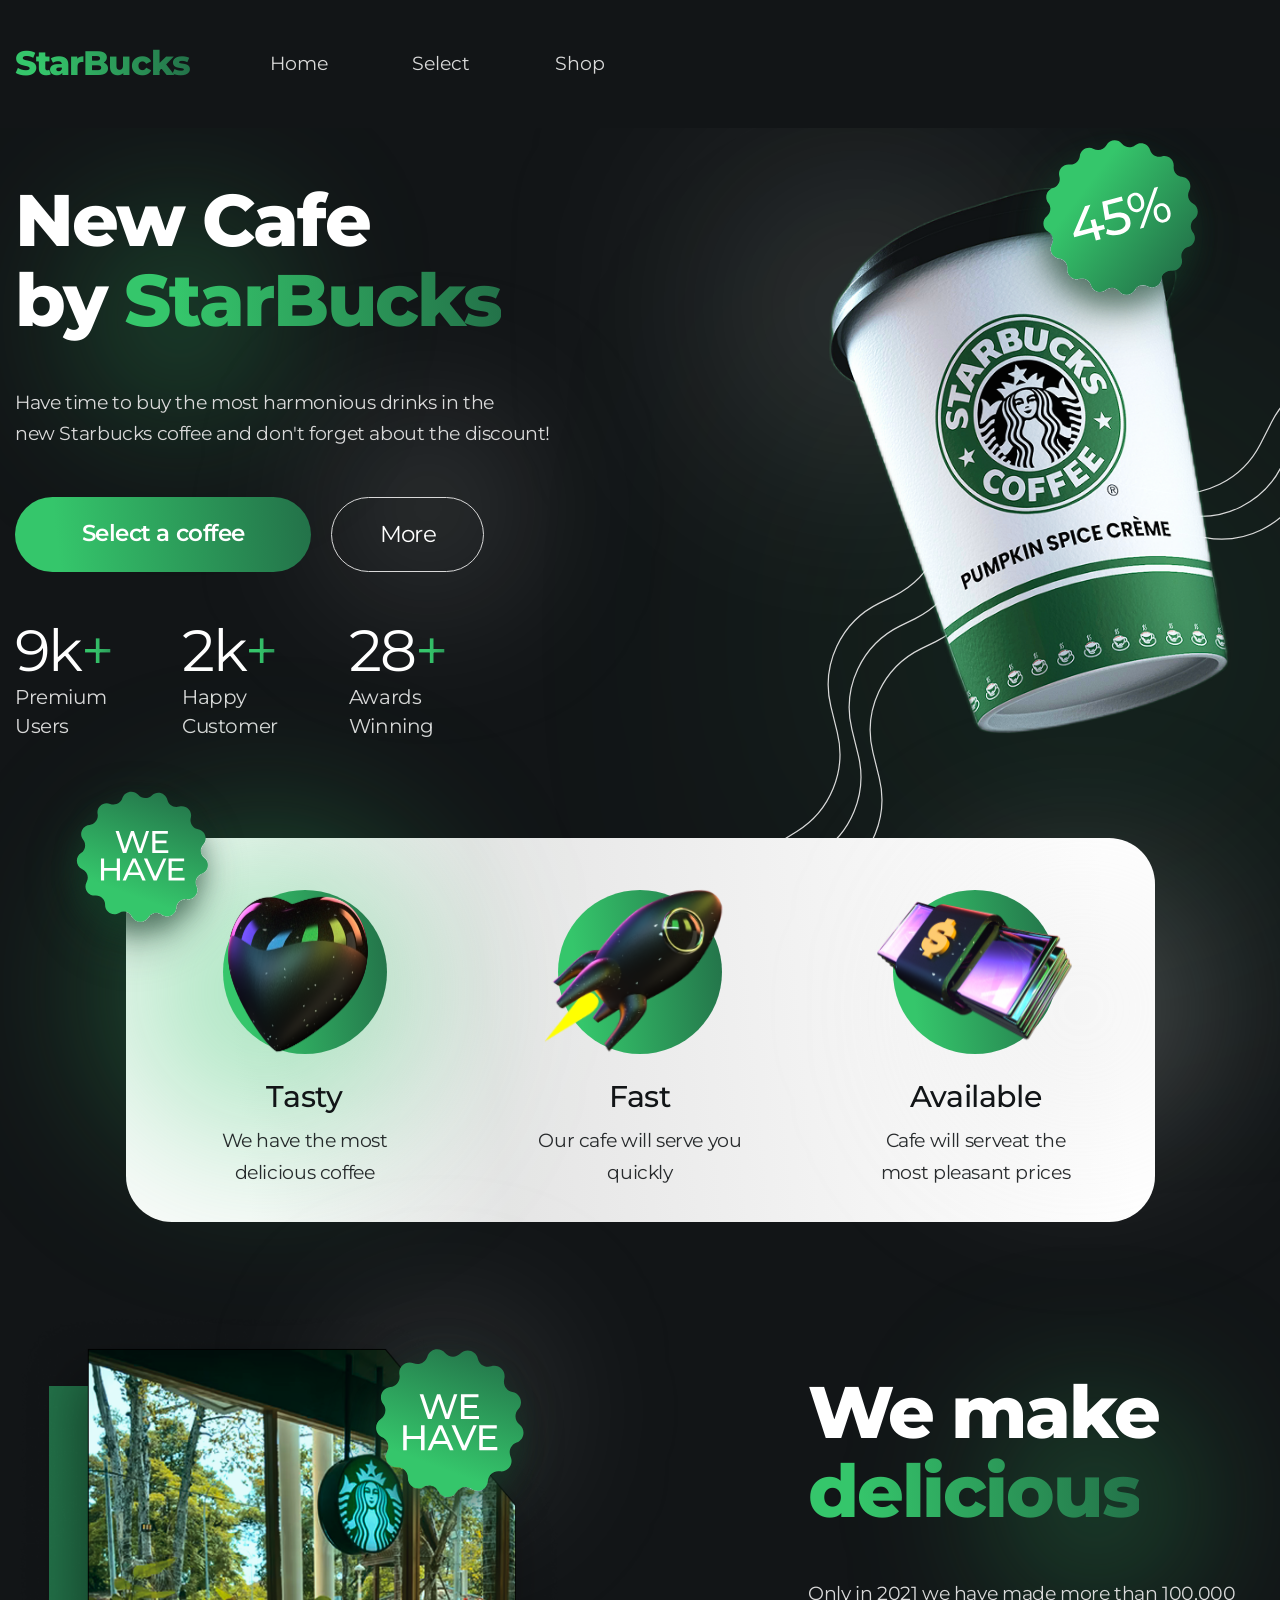
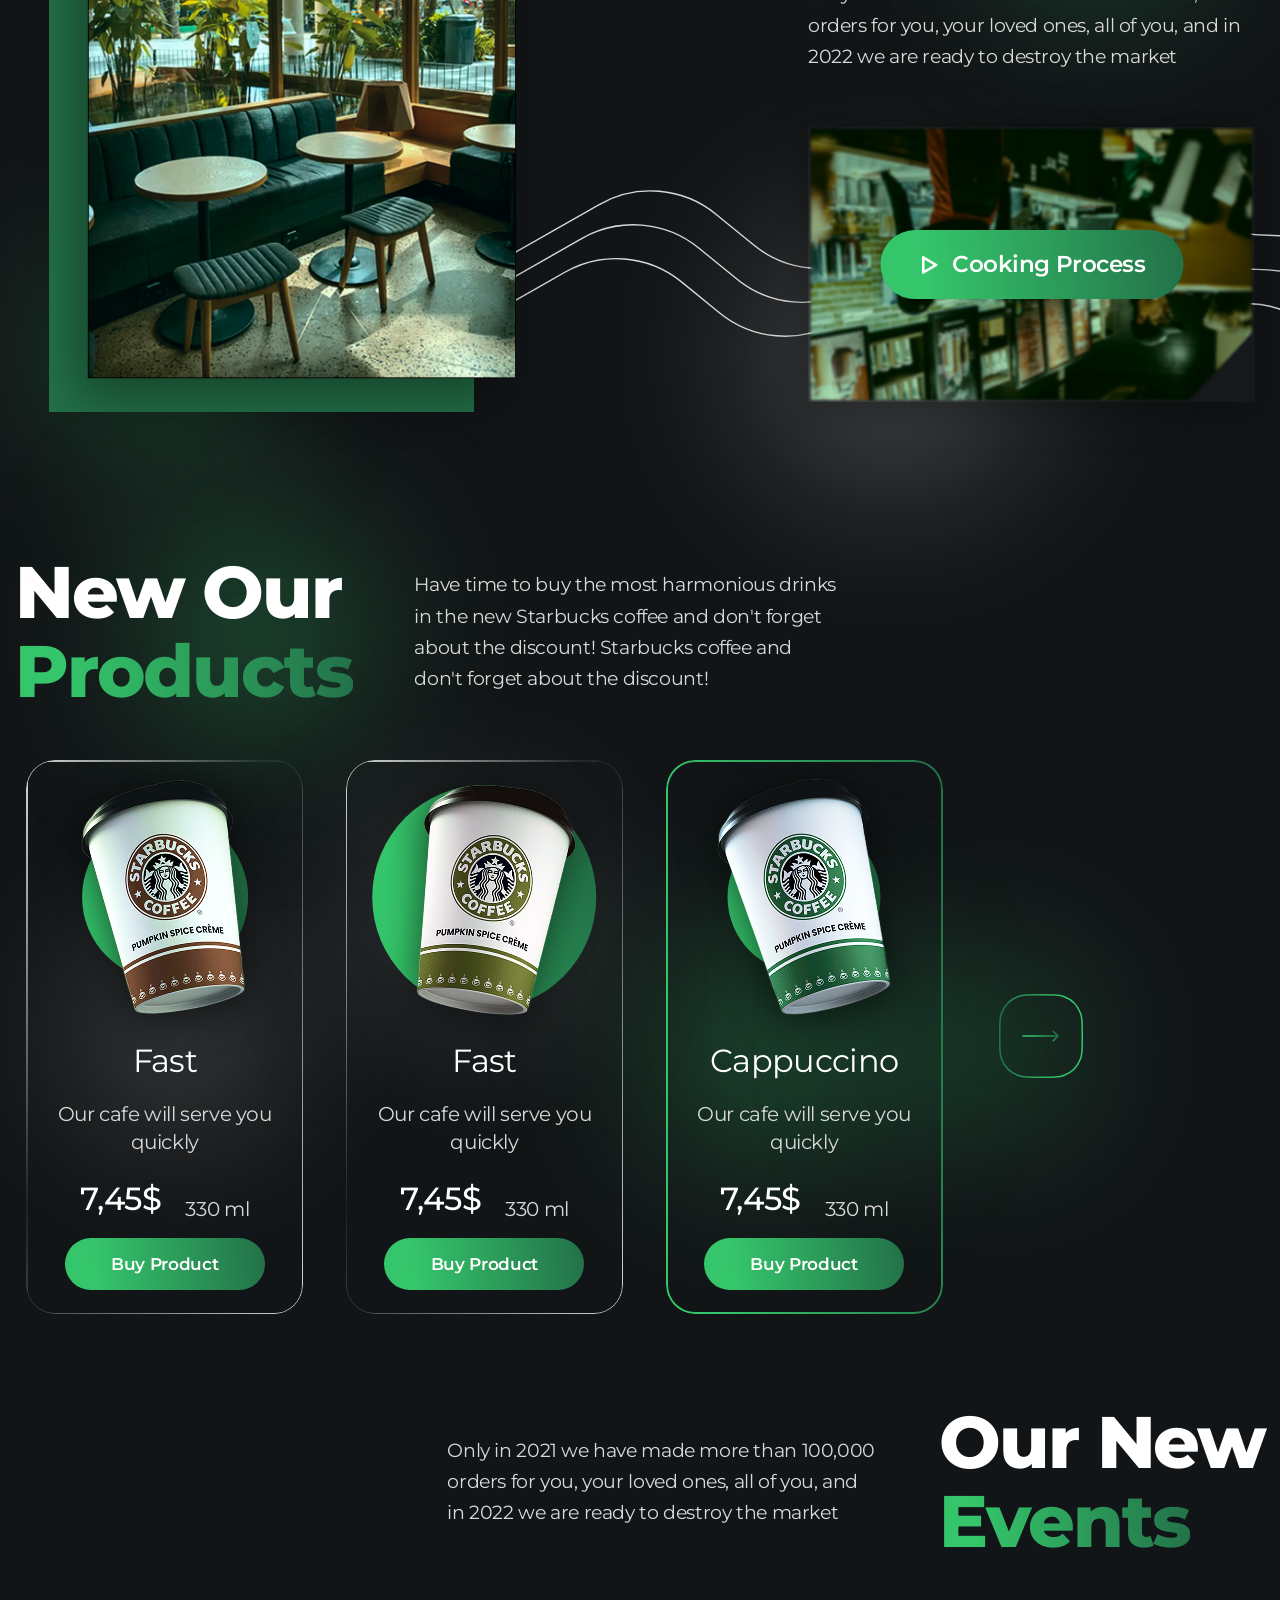
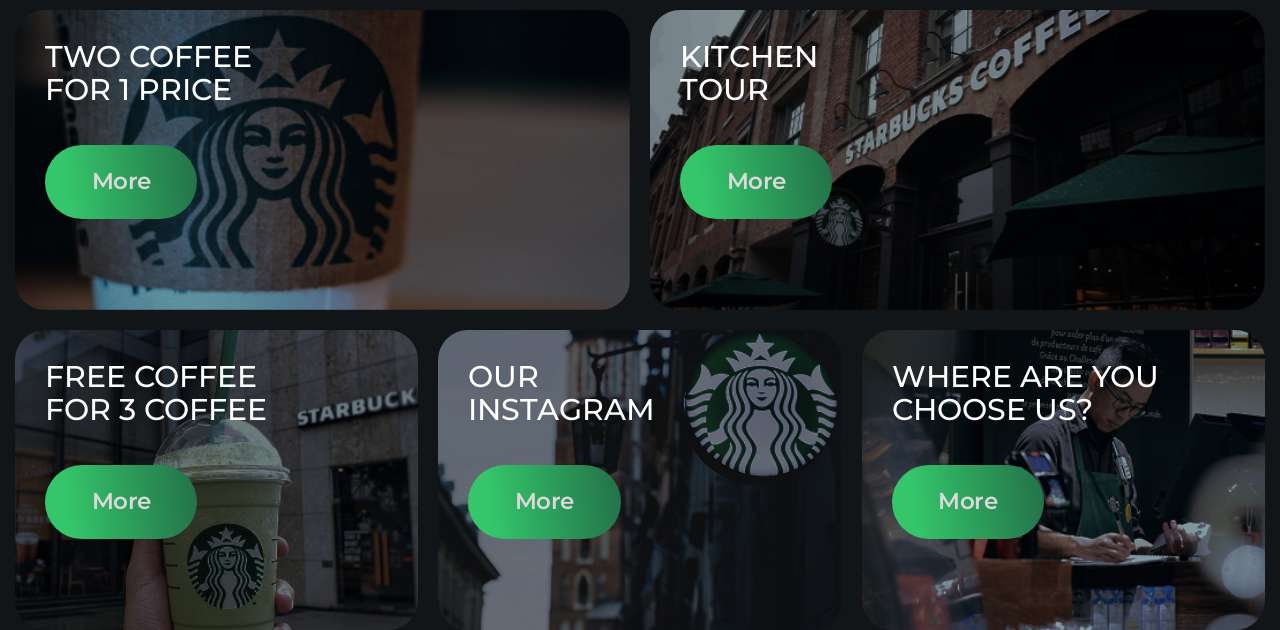
==== commit b10a08ef: "add events section" ====
--- a/index.html
+++ b/index.html
@@ -4,10 +4,13 @@
     <meta charset="UTF-8" />
     <meta http-equiv="X-UA-Compatible" content="IE=edge" />
     <meta name="viewport" content="width=device-width, initial-scale=1.0" />
-		<link rel="stylesheet" href="https://cdn.jsdelivr.net/npm/swiper@8/swiper-bundle.min.css" />
+    <link
+      rel="stylesheet"
+      href="https://cdn.jsdelivr.net/npm/swiper@8/swiper-bundle.min.css"
+    />
     <link rel="stylesheet" href="css/reset.css" />
     <link rel="stylesheet" href="scss/main.css" />
-		
+
     <title>StarBucks</title>
   </head>
   <body>
@@ -198,239 +201,339 @@
                 </p>
               </div>
             </div>
-						<div class="our__inner-container">
-							
-							<div class="our__slider swiper">
-								<div class="our__wrapper swiper-wrapper">               
-									<div class="our__slide swiper-slide">
-										<article class="item-our">
-											<a href="#" class="item-our__image">
-												<img src="./images/our/our-3.png" alt="coffe" />
-											</a>
-											<div class="item-our__body">
-												<div class="item-our__header">
-													<a href="#" class="item-our__title"> Fast </a>
-													<div class="item-our__text">
-														<p>Our cafe will serve you quickly</p>
-													</div>
-												</div>
-												<div class="item-our__footer">
-													<div class="item-our__category category-our">
-														<div class="category-our__price">7,45$</div>
-														<div class="category-our__volume">330 ml</div>
-													</div>
-													<a href="#" class="item-our__button button button--buy"
-														>Buy Product</a
-													>
-												</div>
-											</div>
-										</article>
-									</div>
-									<div class="our__slide swiper-slide">
-										<article class="item-our">
-											<a href="#" class="item-our__image">
-												<img src="./images/our/our-2.png" alt="coffe" />
-											</a>
-											<div class="item-our__body">
-												<div class="item-our__header">
-													<a href="#" class="item-our__title"> Fast </a>
-													<div class="item-our__text">
-														<p>Our cafe will serve you quickly</p>
-													</div>
-												</div>
-												<div class="item-our__footer">
-													<div class="item-our__category category-our">
-														<div class="category-our__price">7,45$</div>
-														<div class="category-our__volume">330 ml</div>
-													</div>
-													<a href="#" class="item-our__button button button--buy"
-														>Buy Product</a
-													>
-												</div>
-											</div>
-										</article>
-									</div>
-									<div class="our__slide swiper-slide">
-										<article class="item-our">
-											<a href="#" class="item-our__image">
-												<img src="./images/our/our-1.png" alt="coffe" />
-											</a>
-											<div class="item-our__body">
-												<div class="item-our__header">
-													<a href="#" class="item-our__title"> Cappuccino </a>
-													<div class="item-our__text">
-														<p>Our cafe will serve you quickly</p>
-													</div>
-												</div>
-												<div class="item-our__footer">
-													<div class="item-our__category category-our">
-														<div class="category-our__price">7,45$</div>
-														<div class="category-our__volume">330 ml</div>
-													</div>
-													<a href="#" class="item-our__button button button--buy"
-														>Buy Product</a
-													>
-												</div>
-											</div>
-										</article>
-									</div>
+            <div class="our__inner-container">
+              <div class="our__slider swiper">
+                <div class="our__wrapper swiper-wrapper">
+                  <div class="our__slide swiper-slide">
+                    <article class="item-our">
+                      <a href="#" class="item-our__image">
+                        <img src="./images/our/our-3.png" alt="coffe" />
+                      </a>
+                      <div class="item-our__body">
+                        <div class="item-our__header">
+                          <a href="#" class="item-our__title"> Fast </a>
+                          <div class="item-our__text">
+                            <p>Our cafe will serve you quickly</p>
+                          </div>
+                        </div>
+                        <div class="item-our__footer">
+                          <div class="item-our__category category-our">
+                            <div class="category-our__price">7,45$</div>
+                            <div class="category-our__volume">330 ml</div>
+                          </div>
+                          <a
+                            href="#"
+                            class="item-our__button button button--buy"
+                            >Buy Product</a
+                          >
+                        </div>
+                      </div>
+                    </article>
+                  </div>
+                  <div class="our__slide swiper-slide">
+                    <article class="item-our">
+                      <a href="#" class="item-our__image">
+                        <img src="./images/our/our-2.png" alt="coffe" />
+                      </a>
+                      <div class="item-our__body">
+                        <div class="item-our__header">
+                          <a href="#" class="item-our__title"> Fast </a>
+                          <div class="item-our__text">
+                            <p>Our cafe will serve you quickly</p>
+                          </div>
+                        </div>
+                        <div class="item-our__footer">
+                          <div class="item-our__category category-our">
+                            <div class="category-our__price">7,45$</div>
+                            <div class="category-our__volume">330 ml</div>
+                          </div>
+                          <a
+                            href="#"
+                            class="item-our__button button button--buy"
+                            >Buy Product</a
+                          >
+                        </div>
+                      </div>
+                    </article>
+                  </div>
+                  <div class="our__slide swiper-slide">
+                    <article class="item-our">
+                      <a href="#" class="item-our__image">
+                        <img src="./images/our/our-1.png" alt="coffe" />
+                      </a>
+                      <div class="item-our__body">
+                        <div class="item-our__header">
+                          <a href="#" class="item-our__title"> Cappuccino </a>
+                          <div class="item-our__text">
+                            <p>Our cafe will serve you quickly</p>
+                          </div>
+                        </div>
+                        <div class="item-our__footer">
+                          <div class="item-our__category category-our">
+                            <div class="category-our__price">7,45$</div>
+                            <div class="category-our__volume">330 ml</div>
+                          </div>
+                          <a
+                            href="#"
+                            class="item-our__button button button--buy"
+                            >Buy Product</a
+                          >
+                        </div>
+                      </div>
+                    </article>
+                  </div>
 
-									<div class="our__slide swiper-slide">
-										<article class="item-our">
-											<a href="#" class="item-our__image">
-												<img src="./images/our/our-3.png" alt="coffe" />
-											</a>
-											<div class="item-our__body">
-												<div class="item-our__header">
-													<a href="#" class="item-our__title"> Fast </a>
-													<div class="item-our__text">
-														<p>Our cafe will serve you quickly</p>
-													</div>
-												</div>
-												<div class="item-our__footer">
-													<div class="item-our__category category-our">
-														<div class="category-our__price">7,45$</div>
-														<div class="category-our__volume">330 ml</div>
-													</div>
-													<a href="#" class="item-our__button button button--buy"
-														>Buy Product</a
-													>
-												</div>
-											</div>
-										</article>
-									</div>
-									<div class="our__slide swiper-slide">
-										<article class="item-our">
-											<a href="#" class="item-our__image">
-												<img src="./images/our/our-2.png" alt="coffe" />
-											</a>
-											<div class="item-our__body">
-												<div class="item-our__header">
-													<a href="#" class="item-our__title"> Fast </a>
-													<div class="item-our__text">
-														<p>Our cafe will serve you quickly</p>
-													</div>
-												</div>
-												<div class="item-our__footer">
-													<div class="item-our__category category-our">
-														<div class="category-our__price">7,45$</div>
-														<div class="category-our__volume">330 ml</div>
-													</div>
-													<a href="#" class="item-our__button button button--buy"
-														>Buy Product</a
-													>
-												</div>
-											</div>
-										</article>
-									</div>
-									<div class="our__slide swiper-slide">
-										<article class="item-our">
-											<a href="#" class="item-our__image">
-												<img src="./images/our/our-1.png" alt="coffe" />
-											</a>
-											<div class="item-our__body">
-												<div class="item-our__header">
-													<a href="#" class="item-our__title"> Cappuccino </a>
-													<div class="item-our__text">
-														<p>Our cafe will serve you quickly</p>
-													</div>
-												</div>
-												<div class="item-our__footer">
-													<div class="item-our__category category-our">
-														<div class="category-our__price">7,45$</div>
-														<div class="category-our__volume">330 ml</div>
-													</div>
-													<a href="#" class="item-our__button button button--buy"
-														>Buy Product</a
-													>
-												</div>
-											</div>
-										</article>
-									</div>
+                  <div class="our__slide swiper-slide">
+                    <article class="item-our">
+                      <a href="#" class="item-our__image">
+                        <img src="./images/our/our-3.png" alt="coffe" />
+                      </a>
+                      <div class="item-our__body">
+                        <div class="item-our__header">
+                          <a href="#" class="item-our__title"> Fast </a>
+                          <div class="item-our__text">
+                            <p>Our cafe will serve you quickly</p>
+                          </div>
+                        </div>
+                        <div class="item-our__footer">
+                          <div class="item-our__category category-our">
+                            <div class="category-our__price">7,45$</div>
+                            <div class="category-our__volume">330 ml</div>
+                          </div>
+                          <a
+                            href="#"
+                            class="item-our__button button button--buy"
+                            >Buy Product</a
+                          >
+                        </div>
+                      </div>
+                    </article>
+                  </div>
+                  <div class="our__slide swiper-slide">
+                    <article class="item-our">
+                      <a href="#" class="item-our__image">
+                        <img src="./images/our/our-2.png" alt="coffe" />
+                      </a>
+                      <div class="item-our__body">
+                        <div class="item-our__header">
+                          <a href="#" class="item-our__title"> Fast </a>
+                          <div class="item-our__text">
+                            <p>Our cafe will serve you quickly</p>
+                          </div>
+                        </div>
+                        <div class="item-our__footer">
+                          <div class="item-our__category category-our">
+                            <div class="category-our__price">7,45$</div>
+                            <div class="category-our__volume">330 ml</div>
+                          </div>
+                          <a
+                            href="#"
+                            class="item-our__button button button--buy"
+                            >Buy Product</a
+                          >
+                        </div>
+                      </div>
+                    </article>
+                  </div>
+                  <div class="our__slide swiper-slide">
+                    <article class="item-our">
+                      <a href="#" class="item-our__image">
+                        <img src="./images/our/our-1.png" alt="coffe" />
+                      </a>
+                      <div class="item-our__body">
+                        <div class="item-our__header">
+                          <a href="#" class="item-our__title"> Cappuccino </a>
+                          <div class="item-our__text">
+                            <p>Our cafe will serve you quickly</p>
+                          </div>
+                        </div>
+                        <div class="item-our__footer">
+                          <div class="item-our__category category-our">
+                            <div class="category-our__price">7,45$</div>
+                            <div class="category-our__volume">330 ml</div>
+                          </div>
+                          <a
+                            href="#"
+                            class="item-our__button button button--buy"
+                            >Buy Product</a
+                          >
+                        </div>
+                      </div>
+                    </article>
+                  </div>
 
-									<div class="our__slide swiper-slide">
-										<article class="item-our">
-											<a href="#" class="item-our__image">
-												<img src="./images/our/our-3.png" alt="coffe" />
-											</a>
-											<div class="item-our__body">
-												<div class="item-our__header">
-													<a href="#" class="item-our__title"> Fast </a>
-													<div class="item-our__text">
-														<p>Our cafe will serve you quickly</p>
-													</div>
-												</div>
-												<div class="item-our__footer">
-													<div class="item-our__category category-our">
-														<div class="category-our__price">7,45$</div>
-														<div class="category-our__volume">330 ml</div>
-													</div>
-													<a href="#" class="item-our__button button button--buy"
-														>Buy Product</a
-													>
-												</div>
-											</div>
-										</article>
-									</div>
-									<div class="our__slide swiper-slide">
-										<article class="item-our">
-											<a href="#" class="item-our__image">
-												<img src="./images/our/our-2.png" alt="coffe" />
-											</a>
-											<div class="item-our__body">
-												<div class="item-our__header">
-													<a href="#" class="item-our__title"> Fast </a>
-													<div class="item-our__text">
-														<p>Our cafe will serve you quickly</p>
-													</div>
-												</div>
-												<div class="item-our__footer">
-													<div class="item-our__category category-our">
-														<div class="category-our__price">7,45$</div>
-														<div class="category-our__volume">330 ml</div>
-													</div>
-													<a href="#" class="item-our__button button button--buy"
-														>Buy Product</a
-													>
-												</div>
-											</div>
-										</article>
-									</div>
-									<div class="our__slide swiper-slide">
-										<article class="item-our">
-											<a href="#" class="item-our__image">
-												<img src="./images/our/our-1.png" alt="coffe" />
-											</a>
-											<div class="item-our__body">
-												<div class="item-our__header">
-													<a href="#" class="item-our__title"> Cappuccino </a>
-													<div class="item-our__text">
-														<p>Our cafe will serve you quickly</p>
-													</div>
-												</div>
-												<div class="item-our__footer">
-													<div class="item-our__category category-our">
-														<div class="category-our__price">7,45$</div>
-														<div class="category-our__volume">330 ml</div>
-													</div>
-													<a href="#" class="item-our__button button button--buy"
-														>Buy Product</a
-													>
-												</div>
-											</div>
-										</article>
-									</div>
+                  <div class="our__slide swiper-slide">
+                    <article class="item-our">
+                      <a href="#" class="item-our__image">
+                        <img src="./images/our/our-3.png" alt="coffe" />
+                      </a>
+                      <div class="item-our__body">
+                        <div class="item-our__header">
+                          <a href="#" class="item-our__title"> Fast </a>
+                          <div class="item-our__text">
+                            <p>Our cafe will serve you quickly</p>
+                          </div>
+                        </div>
+                        <div class="item-our__footer">
+                          <div class="item-our__category category-our">
+                            <div class="category-our__price">7,45$</div>
+                            <div class="category-our__volume">330 ml</div>
+                          </div>
+                          <a
+                            href="#"
+                            class="item-our__button button button--buy"
+                            >Buy Product</a
+                          >
+                        </div>
+                      </div>
+                    </article>
+                  </div>
+                  <div class="our__slide swiper-slide">
+                    <article class="item-our">
+                      <a href="#" class="item-our__image">
+                        <img src="./images/our/our-2.png" alt="coffe" />
+                      </a>
+                      <div class="item-our__body">
+                        <div class="item-our__header">
+                          <a href="#" class="item-our__title"> Fast </a>
+                          <div class="item-our__text">
+                            <p>Our cafe will serve you quickly</p>
+                          </div>
+                        </div>
+                        <div class="item-our__footer">
+                          <div class="item-our__category category-our">
+                            <div class="category-our__price">7,45$</div>
+                            <div class="category-our__volume">330 ml</div>
+                          </div>
+                          <a
+                            href="#"
+                            class="item-our__button button button--buy"
+                            >Buy Product</a
+                          >
+                        </div>
+                      </div>
+                    </article>
+                  </div>
+                  <div class="our__slide swiper-slide">
+                    <article class="item-our">
+                      <a href="#" class="item-our__image">
+                        <img src="./images/our/our-1.png" alt="coffe" />
+                      </a>
+                      <div class="item-our__body">
+                        <div class="item-our__header">
+                          <a href="#" class="item-our__title"> Cappuccino </a>
+                          <div class="item-our__text">
+                            <p>Our cafe will serve you quickly</p>
+                          </div>
+                        </div>
+                        <div class="item-our__footer">
+                          <div class="item-our__category category-our">
+                            <div class="category-our__price">7,45$</div>
+                            <div class="category-our__volume">330 ml</div>
+                          </div>
+                          <a
+                            href="#"
+                            class="item-our__button button button--buy"
+                            >Buy Product</a
+                          >
+                        </div>
+                      </div>
+                    </article>
+                  </div>
+                </div>
+              </div>
+              <div class="our__controls">
+                <button type="button" class="our__arrow">
+                  <img src="./images/our/arrow.svg" alt="arrow" />
+                </button>
+              </div>
+            </div>
+          </div>
+        </section>
+        <section class="events">
+          <div class="events__container">
+						<div class="events__bg-decoration"></div>
+            <div
+              class="events-block__header block__header block__header--row-rev"
+            >
+              <h2 class="block__header-title title">
+                Our New <br /><span>Events</span>
+              </h2>
+              <div class="block__header-text text text--row">
+                <p>
+                  Only in 2021 we have made more than 100,000 orders for you,
+                  your loved ones, all of you, and in 2022 we are ready to
+                  destroy the market
+                </p>
+              </div>
+            </div>
+            <ul class="events__gallery gallery-events">
+              <li class="gallery-events__item">
+								<div class="gallery-events__content">
+									<h5 class="gallery-events__title">TWO COFFEE <br> FOR 1 PRICE</h5>
+									<a href="#" class="gallery-events__button button">More</a>
 								</div>
-								
-							</div>
-							<div class="our__controls">
-									<button
-										type="button"
-										class="our__arrow"
-									>
-								<img src="./images/our/arrow.svg" alt="arrow"></button>
+                  <a href="#" class="gallery-events__image">
+                    <img
+                      src="./images/events/events-1.jpg"
+                      alt="gallery-events"
+                    />
+                  </a>
+                </a>
+              </li>
+              <li class="gallery-events__item">
+								<div class="gallery-events__content">
+									<h5 class="gallery-events__title">KITCHEN <br> TOUR</h5>
+									<a href="#" class="gallery-events__button button">More</a>
 								</div>
-						</div>
+                  <a href="#" class="gallery-events__image">
+                    <img
+                      src="./images/events/events-2.jpg"
+                      alt="gallery-events"
+                    />
+                  </a>
+                </a>
+              </li>
+              <li class="gallery-events__item">
+								<div class="gallery-events__content">
+									<h5 class="gallery-events__title">FREE COFFEE <br> FOR 3 COFFEE</h5>
+									<a href="#" class="gallery-events__button button">More</a>
+								</div>
+                  <a href="#" class="gallery-events__image">
+                    <img
+                      src="./images/events/events-3.jpg"
+                      alt="gallery-events"
+                    />
+                  </a>
+                </a>
+              </li>
+              <li class="gallery-events__item">
+								<div class="gallery-events__content">
+									<h5 class="gallery-events__title">OUR <br> INSTAGRAM</h5>
+									<a href="#" class="gallery-events__button button">More</a>
+								</div>
+                  <a href="#" class="gallery-events__image">
+                    <img
+                      src="./images/events/events-4.jpg"
+                      alt="gallery-events"
+                    />
+                  </a>
+                </a>
+              </li>
+              <li class="gallery-events__item">
+								<div class="gallery-events__content">
+									<h5 class="gallery-events__title">WHERE ARE YOU <br> CHOOSE US?</h5>
+									<a href="#" class="gallery-events__button button">More</a>
+								</div>
+                  <a href="#" class="gallery-events__image">
+                    <img
+                      src="./images/events/events-5.jpg"
+                      alt="gallery-events"
+                    />
+                  </a>
+                </a>
+              </li>
+            </ul>
           </div>
         </section>
       </main>
--- a/scss/main.css
+++ b/scss/main.css
@@ -1 +1 @@
-@import"https://fonts.googleapis.com/css2?family=Montserrat:wght@300;400;500;600;700;800;900&display=swap";@import"/scss/main.css";@import"https://fonts.googleapis.com/css2?family=Montserrat:wght@300;400;500;600;700;800;900&display=swap";@import"../css/main.css";@font-face{font-family:"icomoon";src:url("../font-icons/icomoon.eot?j24rxu");src:url("../font-icons/icomoon.eot?j24rxu#iefix") format("embedded-opentype"),url("../font-icons/icomoon.ttf?j24rxu") format("truetype"),url("../font-icons/icomoon.woff?j24rxu") format("woff"),url("../font-icons/icomoon.svg?j24rxu#icomoon") format("svg");font-weight:normal;font-style:normal;font-display:block}[class^=icon-]::before,[class*=" icon-"]::before{font-family:"icomoon" !important;speak:never;font-style:normal;font-weight:normal;font-variant:normal;text-transform:none;line-height:1;-webkit-font-smoothing:antialiased;-moz-osx-font-smoothing:grayscale}.icon-play:before{content:""}.icon-phone:before{content:""}.icon-arrow:before{content:""}.icon-instagram:before{content:""}:root{--background: #121517;--background-gradient: linear-gradient(263.46deg, #237249 1.41%, #35c66b 85.05%)}.icon-menu{position:fixed}@media(max-width: 767.98px){.icon-menu{display:block;position:relative;flex:0 0 2.625rem;width:2.625rem;height:1.125rem;cursor:pointer;z-index:10}.icon-menu span,.icon-menu::before,.icon-menu::after{content:"";transition:all .5s ease 0s;left:0;position:absolute;width:100%;height:2px;background-image:var(--background-gradient)}.icon-menu::before{top:0}.icon-menu::after{bottom:0}.icon-menu span{top:calc(55% - 1px);transform:scale(1) translate(0px, -55%)}}.menu-open .icon-menu::before{transform:rotate(-45deg);top:calc(50% - 1px);background-image:var(--background-gradient)}.menu-open .icon-menu::after{transform:rotate(45deg);bottom:calc(50% - 1px);background-image:var(--background-gradient)}.menu-open span{left:50%;width:0;background-image:var(--background-gradient)}@media(max-width: 767.98px){.menu{flex:0 0 auto;display:flex;justify-content:flex-end}.menu__body{position:fixed;top:0;left:-100%;width:100%;height:100%;background-color:var(--background);padding:100px 15px 50px 15px;transition:left .5s ease 0s;overflow:auto;z-index:4}.menu__body::before{content:"";position:fixed;width:100%;top:0;left:-100%;height:3.75rem;background-color:var(--background);transition:left .5s ease 0s;z-index:4}}.menu-open .menu__body{left:0}.menu-open .menu__body::before{left:0}.menu-open body{overflow:hidden}.wrapper{min-height:100%;display:flex;flex-direction:column;overflow:clip}.wrapper>main{flex-grow:1}[class*=__container]{max-inline-size:82.75rem;margin-inline:auto;padding-inline:.9375rem}:root{--font-family: "Montserrat", sans-serif;--primary: #d9d9d9;--white: #fff;--background: #121517;--background-gradient: linear-gradient(263.46deg, #237249 1.41%, #35c66b 85.05%)}body{font-family:var(--font-family);color:var(--primary);background-color:var(--background);font-size:calc(16px + 4 * ((100vw - 320px) / 1192))}.header-block__container{display:flex;flex-direction:column;gap:2.5rem}.block__header{display:grid;gap:calc(20px + 34 * ((100vw - 320px) / 1192))}@media(min-width: 47.9988rem){.block__header--row{display:flex;align-items:center;gap:calc(20px + 52 * ((100vw - 320px) / 1192))}}@media(min-width: 47.9988rem){.block__header--row-rev{display:flex;flex-direction:row-reverse;align-items:center;gap:calc(20px + 52 * ((100vw - 320px) / 1192))}}.title{font-weight:800;font-size:calc(42px + 38 * ((100vw - 320px) / 1192));line-height:1.09;letter-spacing:-0.03em;color:var(--white)}.title span{background:var(--background-gradient);background-clip:text;-webkit-background-clip:text;-webkit-text-fill-color:rgba(0,0,0,0)}@media(max-width: 47.9988rem){.title br{display:none}}.text{line-height:1.63;letter-spacing:-0.02em}.text P:not(:last-child){margin-bottom:.625rem}@media(max-width: 47.9988rem){.text br{display:none}}@media(min-width: 47.9988rem){.text--row{max-width:26.875rem}}.buttons-block__button{display:grid;grid-auto-flow:column;justify-content:start;gap:1.875rem}@media(max-width: 47.9988rem){.buttons-block__button{display:flex;justify-content:center;align-items:center;flex-wrap:wrap;text-align:center}}.button{padding-inline:calc(20px + 58 * ((100vw - 320px) / 1192));padding-block:1.25rem;max-height:4.6875rem;font-size:calc(20px + 4 * ((100vw - 320px) / 1192));line-height:1.46;border-radius:5.1875rem;font-weight:600;letter-spacing:-0.02em;color:var(--white);background:var(--background-gradient);transition:box-shadow .4s,transform .4s}.button:hover{box-shadow:0 0 20px rgba(53,198,107,.7),0 0 40px rgba(53,198,107,.4)}@media(max-width: 47.9988rem){.button{width:100%}}.button--dark{padding-inline:calc(20px + 34 * ((100vw - 320px) / 1192));font-weight:400;letter-spacing:-0.03em;background-color:var(--background);background:rgba(0,0,0,0);border:.0625rem solid var(--primary);transition:all .5s}.button--dark:hover{color:var(--background);background-color:var(--primary)}.button--buy{padding-inline:calc(20px + 18 * ((100vw - 320px) / 1192));padding-block:.875rem;max-height:3.375rem;font-size:1.0625rem;display:flex;justify-content:center;align-items:center;border-radius:3.75rem}.figure__container{padding-bottom:100px}.figure__label{display:flex;gap:2.5rem;width:178px;height:178px}.figure__shape{display:block;width:100%;height:100%;-o-object-fit:contain;object-fit:contain;animation:figure-pulse 3s ease-in-out infinite;transform-origin:50% 50%;will-change:transform;filter:drop-shadow(-4px 13px 22px rgba(20, 62, 40, 0.46))}@keyframes figure-pulse{0%,100%{transform:scale(1)}50%{transform:scale(1.08)}}.figure__shape-2{display:block;width:178px;height:178px;-o-object-fit:contain;object-fit:contain;animation:figure-sway 5s ease-in-out infinite;transform-origin:50% 100%;will-change:transform;filter:drop-shadow(-4px 13px 22px rgba(20, 62, 40, 0.46))}@keyframes figure-sway{0%,100%{transform:rotate(-8deg)}50%{transform:rotate(8deg)}}.wrapper{min-height:100%;display:flex;flex-direction:column;overflow:clip}.wrapper>main{flex-grow:1}[class*=__container]{max-inline-size:82.8125rem;margin-inline:auto;padding-inline:.9375rem}:root{--font-family: "Montserrat", sans-serif;--primary: #d9d9d9;--white: #fff;--background: #121517;--background-gradient: linear-gradient(263.46deg, #237249 1.41%, #35c66b 85.05%);--background-white: linear-gradient(264.52deg, #fff 5.07%, #e5e5e5 64.2%, #fbfbfb 88.34%);--color-text: rgba(18, 21, 23, 0.9)}body{font-family:var(--font-family);color:var(--primary);background-color:var(--background);font-size:calc(16px + 4 * ((100vw - 320px) / 1192))}.header{position:fixed;width:100%;top:0;left:0;z-index:100;background-color:var(--background);transition:all .5s}.header__container{display:flex;align-items:center;gap:calc(20px + 75 * ((100vw - 320px) / 1192));min-height:calc(80px + 55 * ((100vw - 320px) / 1192));padding-block:calc(34px + 14 * ((100vw - 320px) / 1192))}@media(max-width: 47.9988rem){.header__container{justify-content:space-between}}.header__logo{font-weight:800;font-size:calc(22px + 15 * ((100vw - 320px) / 1192));line-height:1.09;letter-spacing:-0.03em;background:var(--background-gradient);background-clip:text;-webkit-background-clip:text;-webkit-text-fill-color:rgba(0,0,0,0);z-index:10;transition:filter .4s ease}.header__logo:hover{filter:drop-shadow(0 0 0.75rem rgba(53, 198, 107, 0.6))}.menu-header__list{display:flex;flex-wrap:wrap;justify-content:center;align-items:center;gap:calc(40px + 55 * ((100vw - 320px) / 1192))}@media(max-width: 47.9988rem){.menu-header__list{flex-direction:column;align-items:end}}.menu-header__item{font-size:1.1875rem;text-shadow:0 4px 4px 0 rgba(0,0,0,.25)}.menu-header__item a{transition:color .5s ease;color:var(--primary)}.menu-header__item a:hover{color:#35c66b}@media(max-width: 47.9988rem){.menu-header__item{font-size:24px}}.hero{padding-top:calc(150px + 39 * ((100vw - 320px) / 1192));padding-bottom:calc(40px + 71 * ((100vw - 320px) / 1192));position:relative}.hero__container{position:relative;display:flex;justify-content:space-between;gap:2rem}@media(max-width: 47.9988rem){.hero__container{flex-direction:column-reverse;align-items:center}}.hero__header,.hero__image{position:relative;z-index:1}.hero__image{position:relative;width:100%;max-width:29.5rem;aspect-ratio:1/1}.hero__image::before,.hero__image::after{content:"";position:absolute;border-radius:100%;pointer-events:none;z-index:0}@media(max-width: 47.9988rem){.hero__image::before,.hero__image::after{display:none}}.hero__image::before{width:229px;height:229px;top:2%;left:-10%;background:rgba(217,217,217,.3);filter:blur(124.04px)}.hero__image::after{width:20.25rem;height:20.25rem;right:0;bottom:-10%;background:linear-gradient(267.2deg, rgba(35, 114, 73, 0.35) 20.73%, rgba(53, 198, 107, 0.33) 22.81%);filter:blur(175.5px)}.hero__image-img{position:relative;z-index:1;width:100%;height:100%}.hero__image-img>img:first-child{display:block;width:100%;height:100%;-o-object-fit:contain;object-fit:contain}.hero__image-img>img:nth-child(2){position:relative;z-index:1;display:block;width:100%;height:100%;-o-object-fit:contain;object-fit:contain}.hero .figure__shape-2{--tx: 0%;--ty: 0%;position:absolute;top:-15%;right:5%;width:calc(168px + 90 * ((100vw - 320px) / 1192));height:calc(168px + 90 * ((100vw - 320px) / 1192));-o-object-fit:contain;object-fit:contain;z-index:2;pointer-events:none;filter:drop-shadow(-4px 13px 22px rgba(20, 62, 40, 0.46));animation:figure-sway 3s ease-in-out infinite;transform-origin:50% 100%;will-change:transform;translate:var(--tx) var(--ty)}@media(max-width: 991.9808px){.hero .figure__shape-2{--tx: -20%;--ty: 70%}}@media(max-width: 991.9808px){.hero .figure__shape-2{--tx: -10%;--ty: 50%}}@media(max-width: 940.9808px){.hero .figure__shape-2{--tx: -20%;--ty: 100%}}@media(max-width: 47.9988rem){.hero .figure__shape-2{--tx: -40%;--ty: 0%}}@media(max-width: 29.9988rem){.hero .figure__shape-2{--ty: 15%}}@media(max-width: 400.9808px){.hero .figure__shape-2{--tx: 0%;--ty: 5%}}@media(prefers-reduced-motion: reduce){.hero .figure__shape-2{animation:none}}.hero__bg-decoration{position:absolute;top:85%;left:50%;width:150%;height:150%;transform:translate(-50%, -50%);background:url("../images/main/main-bg.svg") center center no-repeat;background-size:contain;z-index:0;pointer-events:none}@media(max-width: 47.9988rem){.hero__bg-decoration{width:120%;height:100%;opacity:.5}}.header-main{display:flex;flex-direction:column;gap:calc(20px + 34 * ((100vw - 320px) / 1192));position:relative;isolation:isolate}.header-main::before,.header-main::after{content:"";position:absolute;border-radius:50%;pointer-events:none;z-index:-1;background:radial-gradient(circle, rgba(53, 198, 107, 0.55) 0%, rgba(53, 198, 107, 0.35) 20%, rgba(53, 198, 107, 0) 45%);filter:blur(80px);transform:translateZ(0);-webkit-backface-visibility:hidden;backface-visibility:hidden}@media(max-width: 47.9988rem){.header-main::before,.header-main::after{display:none}}.header-main::before{width:24rem;height:24rem;left:-5%;top:-10%}.header-main::after{width:22rem;height:22rem;bottom:10%;right:-10%;background:radial-gradient(circle, rgba(217, 217, 217, 0.4) 0%, rgba(217, 217, 217, 0.2) 20%, rgba(217, 217, 217, 0) 45%)}.header-main__buttons{display:flex;flex-wrap:wrap;gap:1.25rem}.header-main__button{text-align:center}.stats{display:flex;flex-wrap:wrap;gap:calc(20px + 26 * ((100vw - 320px) / 1192))}@media(max-width: 47.9988rem){.stats{justify-content:center}}.item-stats{max-width:7.875rem}.item-stats__value{font-size:calc(42px + 20 * ((100vw - 320px) / 1192));line-height:1.09;letter-spacing:-0.03em;color:var(--white)}.item-stats__value span:nth-child(2){background:linear-gradient(266.83deg, #237249 -35.11%, #35c66b 57.94%);background-clip:text;-webkit-background-clip:text;-webkit-text-fill-color:rgba(0,0,0,0)}.item-stats__text{font-size:1.25rem;line-height:1.44;letter-spacing:-0.02em}.services{position:relative;z-index:2;padding-bottom:calc(40px + 60 * ((100vw - 320px) / 1192))}.services__container{display:flex;flex-direction:column;justify-content:center;align-items:center;padding-inline:calc(10px + 70 * ((100vw - 320px) / 1192))}.services__figure{position:absolute;top:-21%;left:-8%;width:calc(192px + 10 * ((100vw - 320px) / 1192));height:calc(192px + 10 * ((100vw - 320px) / 1192));-o-object-fit:contain;object-fit:contain;z-index:2;pointer-events:none;filter:drop-shadow(-4px 13px 22px rgba(20, 62, 40, 0.46));transform-origin:50% 100%;will-change:transform}@media(max-width: 932.9808px){.services__figure{top:-12%;left:-4%}}@media(max-width: 52.6863rem){.services__figure{width:clamp(6.25rem,50%,9.375rem)}}@media(max-width: 600.9808px){.services__figure{top:-12%;left:-7%}}@media(max-width: 479.9808px){.services__figure{top:-10%;left:-7%}}@media(prefers-reduced-motion: reduce){.services .figure__shape-2{animation:none}}.services__items{position:relative;max-width:64.3125rem;padding-inline:calc(10px + 68 * ((100vw - 320px) / 1192));padding-block:calc(10px + 30 * ((100vw - 320px) / 1192));border-radius:2.875rem;background:var(--background-white);display:grid;width:100%;gap:calc(20px + 108 * ((100vw - 320px) / 1192));grid-template-columns:repeat(auto-fill, minmax(200px, 1fr));position:relative;isolation:isolate}.services__items::before,.services__items::after{content:"";position:absolute;border-radius:50%;pointer-events:none;z-index:-1;background:radial-gradient(circle, rgba(53, 198, 107, 0.55) 0%, rgba(53, 198, 107, 0.35) 40%, rgba(53, 198, 107, 0) 75%);filter:blur(80px);transform:translateZ(0);-webkit-backface-visibility:hidden;backface-visibility:hidden}@media(max-width: 47.9988rem){.services__items::before,.services__items::after{display:none}}.services__items::before{width:24rem;height:24rem;left:-5%;top:-10%}.services__items::after{width:22rem;height:22rem;bottom:10%;right:-10%;background:radial-gradient(circle, rgba(217, 217, 217, 0.4) 0%, rgba(217, 217, 217, 0.2) 40%, rgba(217, 217, 217, 0) 75%)}.item-service{display:flex;flex-direction:column;justify-content:center;align-items:center;line-height:1.63;letter-spacing:-0.02em;text-align:center}.item-service__icon{position:relative;width:100%;max-width:200px;aspect-ratio:1/1;margin-inline:auto}.item-service__icon::before{content:"";position:absolute;inset:9%;border-radius:50%;background:var(--background-gradient);z-index:0}.item-service__icon img{position:relative;z-index:1;width:100%;height:100%;-o-object-fit:contain;object-fit:contain}.item-service__title{font-weight:500;font-size:calc(24px + 8 * ((100vw - 320px) / 1192));color:var(--background);margin-bottom:.25rem}.item-service__text{font-size:calc(16px + 4 * ((100vw - 320px) / 1192));color:var(--color-text)}.make{padding-bottom:calc(40px + 60 * ((100vw - 320px) / 1192));position:relative;z-index:2}.make__container{display:flex;justify-content:space-between;align-items:center;gap:1.25rem}@media(max-width: 61.9988rem){.make__container{flex-direction:column;align-items:start}}@media(max-width: 47.9988rem){.make__container{align-items:center}}.make__images{position:relative;z-index:1;flex:0 0 34.25rem;max-width:34.25rem;aspect-ratio:548/754}@media(max-width: 61.9988rem){.make__images{flex:1 1 auto;width:100%}}.make__bg-decoration{position:absolute;top:23%;right:-160%;width:200%;height:132%;background:url("../images/make/make-main-bg.svg") center right no-repeat;background-size:contain;z-index:0;pointer-events:none}@media(max-width: 61.9988rem){.make__bg-decoration{width:180%;top:5%;opacity:.5}}@media(max-width: 47.9988rem){.make__bg-decoration{right:-50%;opacity:.3}}.images-make{isolation:isolate}.images-make::before,.images-make::after{content:"";position:absolute;border-radius:50%;pointer-events:none;z-index:-1;background:radial-gradient(circle, rgba(53, 198, 107, 0.55) 0%, rgba(53, 198, 107, 0.35) 20%, rgba(53, 198, 107, 0) 45%);filter:blur(80px);transform:translateZ(0);-webkit-backface-visibility:hidden;backface-visibility:hidden}@media(max-width: 47.9988rem){.images-make::before,.images-make::after{display:none}}.images-make::before{width:24rem;height:24rem;bottom:-10%;left:-10%}.images-make::after{width:22rem;height:22rem;top:-10%;right:-10%;background:radial-gradient(circle, rgba(217, 217, 217, 0.4) 0%, rgba(217, 217, 217, 0.2) 20%, rgba(217, 217, 217, 0) 45%)}.images-make__item{position:absolute}.images-make__item img{display:block;width:100%;height:100%;-o-object-fit:contain;object-fit:contain}.images-make__item-1{top:0;right:0;width:calc(150px + 95 * ((100vw - 320px) / 1192));height:calc(150px + 95 * ((100vw - 320px) / 1192));z-index:3;animation:figure-pulse 3s ease-in-out infinite;transform-origin:50% 50%;will-change:transform;filter:drop-shadow(-4px 13px 22px rgba(20, 62, 40, 0.46))}.images-make__item-2{top:0;left:0;width:100%;height:100%;z-index:2;-webkit-clip-path:polygon(0 0, 85% 0, 100% 15%, 100% 100%, 0 100%);clip-path:polygon(0 0, 85% 0, 100% 15%, 100% 100%, 0 100%)}.images-make__item-3{top:10%;left:5%;width:80%;height:83%;z-index:1}.content-make{position:relative;z-index:1;max-width:28.5625rem}@media(min-width: 61.9988rem){.content-make{flex:0 1 auto;width:100%}}@media(max-width: 61.9988rem){.content-make{display:flex;gap:1.25rem;width:100%;max-width:100%}}@media(max-width: 61.9988rem)and (min-width: 61.9988rem){.content-make .content-make--block__header{max-width:457px}}@media(max-width: 47.9988rem){.content-make{flex-wrap:wrap;justify-content:center}}.content-make::before,.content-make::after{content:"";position:absolute;border-radius:50%;pointer-events:none;z-index:0;background:radial-gradient(circle, rgba(53, 198, 107, 0.55) 0%, rgba(53, 198, 107, 0.35) 20%, rgba(53, 198, 107, 0) 45%);filter:blur(80px);will-change:transform;-webkit-backface-visibility:hidden;backface-visibility:hidden}@media(max-width: 47.9988rem){.content-make::before,.content-make::after{display:none}}.content-make::before{width:24rem;height:24rem;right:-5%;top:-10%}.content-make::after{width:22rem;height:22rem;bottom:-20%;left:-20%;background:radial-gradient(circle, rgba(217, 217, 217, 0.4) 0%, rgba(217, 217, 217, 0.2) 40%, rgba(217, 217, 217, 0) 75%)}.content-make>*{position:relative;z-index:1}.content-make__media{position:relative;width:100%;overflow:hidden;cursor:pointer;background:rgba(217,217,217,.02);box-shadow:0 4px 41px 0 rgba(0,0,0,.39)}@media(min-width: 61.9988rem){.content-make__media{max-width:27.9375rem;aspect-ratio:447/275}}.content-make__preview{display:block;width:100%;height:100%;-o-object-fit:cover;object-fit:cover;transition:opacity .5s ease,visibility .5s ease}.content-make__button{position:absolute;top:50%;left:50%;transform:translate(-50%, -50%);z-index:2;white-space:nowrap;display:flex;align-items:center;gap:.75rem;transition:opacity .5s ease,visibility .5s ease,box-shadow .4s,transform .4s;padding-inline:calc(20px + 22 * ((100vw - 320px) / 1192));padding-block:calc(10px + 10 * ((100vw - 320px) / 1192))}.content-make__video{position:absolute;top:0;left:0;width:100%;height:100%;border:none;z-index:3;opacity:0;visibility:hidden;transition:opacity .5s ease,visibility .5s ease}.content-make.is-playing .content-make__video{opacity:1;visibility:visible}.content-make.is-playing .content-make__preview,.content-make.is-playing .content-make__button{opacity:0;visibility:hidden;pointer-events:none}.content-make--block__header{padding-bottom:calc(20px + 43 * ((100vw - 320px) / 1192))}.our{padding-bottom:calc(40px + 60 * ((100vw - 320px) / 1192))}.our__container{position:relative;overflow:visible}.our__inner-container{display:flex;align-items:center;gap:calc(10px + 44 * ((100vw - 320px) / 1192))}@media(max-width: 47.9988rem){.our__inner-container{flex-direction:column;text-align:center}}.our__slider{margin-inline:0;width:100%}@media(min-width: 61.9988rem){.our__slider{max-width:939px}}@media(max-width: 960.9808px){.our__slider{max-width:639px}}.our__slide{flex-shrink:0;max-width:100%;height:auto;display:flex;justify-content:center;cursor:pointer}@media(min-width: 61.9988rem){.our__slide{width:17.3125rem}}.our__controls{flex-shrink:0}.our__arrow{display:inline-flex;align-items:center;justify-content:center;width:84px;height:84px;padding:0;border:none;background:rgba(0,0,0,0);border-radius:50%;cursor:pointer;transition:filter .45s ease,transform .45s ease}.our__arrow img{display:block;width:100%;height:100%;transition:transform .45s ease;pointer-events:none}.our__arrow:hover{filter:drop-shadow(0 0 8px rgba(53, 198, 107, 0.75)) drop-shadow(0 0 22px rgba(53, 198, 107, 0.45))}.our__arrow:hover img{transform:scale(1.06)}.our__arrow:active{transform:scale(0.95);filter:drop-shadow(0 0 4px rgba(53, 198, 107, 0.8))}.our__arrow:focus-visible{outline:2px solid #35c66b;outline-offset:4px}.our-block__header{margin-bottom:calc(30px + 24 * ((100vw - 320px) / 1192))}.item-our{position:relative;display:flex;flex-direction:column;align-items:center;text-align:center;width:277px;height:554px;box-sizing:border-box;padding:17px 20px 24px;border-radius:1.8125rem;background:rgba(0,0,0,0)}.item-our::after{content:"";position:absolute;inset:0;border-radius:inherit;padding:.0844rem;background:linear-gradient(117.87deg, #dadada 0%, rgba(218, 218, 218, 0.07) 41.761%, #dadada 100%);-webkit-mask:linear-gradient(#fff 0 0) content-box,linear-gradient(#fff 0 0);mask:linear-gradient(#fff 0 0) content-box,linear-gradient(#fff 0 0);-webkit-mask-composite:xor;mask-composite:exclude;pointer-events:none;z-index:2}.item-our::before{content:"";position:absolute;inset:0;border-radius:inherit;padding:.125rem;background:var(--background-gradient);-webkit-mask:linear-gradient(#fff 0 0) content-box,linear-gradient(#fff 0 0);mask:linear-gradient(#fff 0 0) content-box,linear-gradient(#fff 0 0);-webkit-mask-composite:xor;mask-composite:exclude;pointer-events:none;z-index:3;opacity:0;transition:opacity .4s ease}.item-our:hover::before{opacity:1}.item-our.is-active::before{opacity:1}.item-our>*{position:relative;z-index:1}.item-our:hover::after{background:var(--background-gradient);padding:.125rem}.item-our.is-active::after{background:var(--background-gradient);padding:.125rem}.item-our__image{position:relative;flex:0 0 auto;display:flex;align-items:center;justify-content:center;height:240px;margin-bottom:.75rem}.item-our__image::before{content:"";position:absolute;width:85%;aspect-ratio:1/1;top:50%;left:50%;transform:translate(-50%, -50%);border-radius:50%;background:var(--background-gradient);z-index:0}.item-our__image img{position:relative;z-index:1;width:auto;height:auto;-o-object-fit:contain;object-fit:contain;filter:drop-shadow(0 4px 20px rgba(0, 0, 0, 0.6));transition:scale .5s}.item-our__image img:hover{scale:1.02}.item-our__body{display:flex;flex-direction:column;flex:1 1 auto;width:100%}.item-our__header{flex:1 1 auto;display:flex;flex-direction:column;justify-content:center;margin-bottom:.4375rem}.item-our__title{font-size:32px;line-height:1.3;letter-spacing:-0.02em;color:var(--white);transition:color .5s ease}.item-our__title:hover{color:#35c66b}.item-our__title:not(:last-child){margin-bottom:18px}.item-our__text{font-size:1.25rem;line-height:1.4;letter-spacing:-0.02em}.item-our__footer{margin-top:auto;display:flex;flex-direction:column;align-items:center;gap:.75rem;width:100%}.item-our__category{display:flex;justify-content:center;align-items:flex-end;gap:1.5rem;width:100%}.item-our__button{width:100%;max-width:200px}.category-our{line-height:1.63;letter-spacing:-0.02em}.category-our__price{font-weight:500;font-size:2rem;color:var(--white)}.category-our__volume{font-size:1.25rem}.swiper-slide.is-last-visible .item-our::after{background:var(--background-gradient);padding:.125rem}+@import"https://fonts.googleapis.com/css2?family=Montserrat:wght@300;400;500;600;700;800;900&display=swap";@import"/scss/main.css";@import"https://fonts.googleapis.com/css2?family=Montserrat:wght@300;400;500;600;700;800;900&display=swap";@import"../css/main.css";@font-face{font-family:"icomoon";src:url("../font-icons/icomoon.eot?j24rxu");src:url("../font-icons/icomoon.eot?j24rxu#iefix") format("embedded-opentype"),url("../font-icons/icomoon.ttf?j24rxu") format("truetype"),url("../font-icons/icomoon.woff?j24rxu") format("woff"),url("../font-icons/icomoon.svg?j24rxu#icomoon") format("svg");font-weight:normal;font-style:normal;font-display:block}[class^=icon-]::before,[class*=" icon-"]::before{font-family:"icomoon" !important;speak:never;font-style:normal;font-weight:normal;font-variant:normal;text-transform:none;line-height:1;-webkit-font-smoothing:antialiased;-moz-osx-font-smoothing:grayscale}.icon-play:before{content:""}.icon-phone:before{content:""}.icon-arrow:before{content:""}.icon-instagram:before{content:""}:root{--background: #121517;--background-gradient: linear-gradient(263.46deg, #237249 1.41%, #35c66b 85.05%)}.icon-menu{position:fixed}@media(max-width: 767.98px){.icon-menu{display:block;position:relative;flex:0 0 2.625rem;width:2.625rem;height:1.125rem;cursor:pointer;z-index:10}.icon-menu span,.icon-menu::before,.icon-menu::after{content:"";transition:all .5s ease 0s;left:0;position:absolute;width:100%;height:2px;background-image:var(--background-gradient)}.icon-menu::before{top:0}.icon-menu::after{bottom:0}.icon-menu span{top:calc(55% - 1px);transform:scale(1) translate(0px, -55%)}}.menu-open .icon-menu::before{transform:rotate(-45deg);top:calc(50% - 1px);background-image:var(--background-gradient)}.menu-open .icon-menu::after{transform:rotate(45deg);bottom:calc(50% - 1px);background-image:var(--background-gradient)}.menu-open span{left:50%;width:0;background-image:var(--background-gradient)}@media(max-width: 767.98px){.menu{flex:0 0 auto;display:flex;justify-content:flex-end}.menu__body{position:fixed;top:0;left:-100%;width:100%;height:100%;background-color:var(--background);padding:100px 15px 50px 15px;transition:left .5s ease 0s;overflow:auto;z-index:4}.menu__body::before{content:"";position:fixed;width:100%;top:0;left:-100%;height:3.75rem;background-color:var(--background);transition:left .5s ease 0s;z-index:4}}.menu-open .menu__body{left:0}.menu-open .menu__body::before{left:0}.menu-open body{overflow:hidden}.wrapper{min-height:100%;display:flex;flex-direction:column;overflow:clip}.wrapper>main{flex-grow:1}[class*=__container]{max-inline-size:82.75rem;margin-inline:auto;padding-inline:.9375rem}:root{--font-family: "Montserrat", sans-serif;--primary: #d9d9d9;--white: #fff;--background: #121517;--background-gradient: linear-gradient(263.46deg, #237249 1.41%, #35c66b 85.05%)}body{font-family:var(--font-family);color:var(--primary);background-color:var(--background);font-size:calc(16px + 4 * ((100vw - 320px) / 1192))}.header-block__container{display:flex;flex-direction:column;gap:2.5rem}.block__header{display:grid;gap:calc(20px + 34 * ((100vw - 320px) / 1192))}@media(min-width: 47.9988rem){.block__header--row{display:flex;align-items:center;gap:calc(20px + 52 * ((100vw - 320px) / 1192))}}@media(min-width: 47.9988rem){.block__header--row-rev{display:flex;flex-direction:row-reverse;align-items:center;gap:calc(20px + 52 * ((100vw - 320px) / 1192))}}.title{font-weight:800;font-size:calc(42px + 38 * ((100vw - 320px) / 1192));line-height:1.09;letter-spacing:-0.03em;color:var(--white)}.title span{background:var(--background-gradient);background-clip:text;-webkit-background-clip:text;-webkit-text-fill-color:rgba(0,0,0,0)}@media(max-width: 47.9988rem){.title br{display:none}}.text{line-height:1.63;letter-spacing:-0.02em}.text P:not(:last-child){margin-bottom:.625rem}@media(max-width: 47.9988rem){.text br{display:none}}@media(min-width: 47.9988rem){.text--row{max-width:26.875rem}}.buttons-block__button{display:grid;grid-auto-flow:column;justify-content:start;gap:1.875rem}@media(max-width: 47.9988rem){.buttons-block__button{display:flex;justify-content:center;align-items:center;flex-wrap:wrap;text-align:center}}.button{padding-inline:calc(20px + 58 * ((100vw - 320px) / 1192));padding-block:1.25rem;max-height:4.6875rem;font-size:calc(20px + 4 * ((100vw - 320px) / 1192));line-height:1.46;border-radius:5.1875rem;font-weight:600;letter-spacing:-0.02em;color:var(--white);background:var(--background-gradient);transition:box-shadow .4s,transform .4s}.button:hover{box-shadow:0 0 20px rgba(53,198,107,.7),0 0 40px rgba(53,198,107,.4)}@media(max-width: 47.9988rem){.button{width:100%}}.button--dark{padding-inline:calc(20px + 34 * ((100vw - 320px) / 1192));font-weight:400;letter-spacing:-0.03em;background-color:var(--background);background:rgba(0,0,0,0);border:.0625rem solid var(--primary);transition:all .5s}.button--dark:hover{color:var(--background);background-color:var(--primary)}.button--buy{padding-inline:calc(20px + 18 * ((100vw - 320px) / 1192));padding-block:.875rem;max-height:3.375rem;font-size:1.0625rem;display:flex;justify-content:center;align-items:center;border-radius:3.75rem}.figure__container{padding-bottom:100px}.figure__label{display:flex;gap:2.5rem;width:178px;height:178px}.figure__shape{display:block;width:100%;height:100%;-o-object-fit:contain;object-fit:contain;animation:figure-pulse 3s ease-in-out infinite;transform-origin:50% 50%;will-change:transform;filter:drop-shadow(-4px 13px 22px rgba(20, 62, 40, 0.46))}@keyframes figure-pulse{0%,100%{transform:scale(1)}50%{transform:scale(1.08)}}.figure__shape-2{display:block;width:178px;height:178px;-o-object-fit:contain;object-fit:contain;animation:figure-sway 5s ease-in-out infinite;transform-origin:50% 100%;will-change:transform;filter:drop-shadow(-4px 13px 22px rgba(20, 62, 40, 0.46))}@keyframes figure-sway{0%,100%{transform:rotate(-8deg)}50%{transform:rotate(8deg)}}.wrapper{min-height:100%;display:flex;flex-direction:column;overflow:clip}.wrapper>main{flex-grow:1}[class*=__container]{max-inline-size:82.8125rem;margin-inline:auto;padding-inline:.9375rem}:root{--font-family: "Montserrat", sans-serif;--primary: #d9d9d9;--white: #fff;--background: #121517;--background-gradient: linear-gradient(263.46deg, #237249 1.41%, #35c66b 85.05%);--background-white: linear-gradient(264.52deg, #fff 5.07%, #e5e5e5 64.2%, #fbfbfb 88.34%);--color-text: rgba(18, 21, 23, 0.9)}body{font-family:var(--font-family);color:var(--primary);background-color:var(--background);font-size:calc(16px + 4 * ((100vw - 320px) / 1192))}.header{position:fixed;width:100%;top:0;left:0;z-index:100;background-color:var(--background);transition:all .5s}.header__container{display:flex;align-items:center;gap:calc(20px + 75 * ((100vw - 320px) / 1192));min-height:calc(80px + 55 * ((100vw - 320px) / 1192));padding-block:calc(34px + 14 * ((100vw - 320px) / 1192))}@media(max-width: 47.9988rem){.header__container{justify-content:space-between}}.header__logo{font-weight:800;font-size:calc(22px + 15 * ((100vw - 320px) / 1192));line-height:1.09;letter-spacing:-0.03em;background:var(--background-gradient);background-clip:text;-webkit-background-clip:text;-webkit-text-fill-color:rgba(0,0,0,0);z-index:10;transition:filter .4s ease}.header__logo:hover{filter:drop-shadow(0 0 0.75rem rgba(53, 198, 107, 0.6))}.menu-header__list{display:flex;flex-wrap:wrap;justify-content:center;align-items:center;gap:calc(40px + 55 * ((100vw - 320px) / 1192))}@media(max-width: 47.9988rem){.menu-header__list{flex-direction:column;align-items:end}}.menu-header__item{font-size:1.1875rem;text-shadow:0 4px 4px 0 rgba(0,0,0,.25)}.menu-header__item a{transition:color .5s ease;color:var(--primary)}.menu-header__item a:hover{color:#35c66b}@media(max-width: 47.9988rem){.menu-header__item{font-size:24px}}.hero{padding-top:calc(150px + 39 * ((100vw - 320px) / 1192));padding-bottom:calc(40px + 71 * ((100vw - 320px) / 1192));position:relative}.hero__container{position:relative;display:flex;justify-content:space-between;gap:2rem}@media(max-width: 47.9988rem){.hero__container{flex-direction:column-reverse;align-items:center}}.hero__header,.hero__image{position:relative;z-index:1}.hero__image{position:relative;width:100%;max-width:29.5rem;aspect-ratio:1/1}.hero__image::before,.hero__image::after{content:"";position:absolute;border-radius:100%;pointer-events:none;z-index:0}@media(max-width: 47.9988rem){.hero__image::before,.hero__image::after{display:none}}.hero__image::before{width:229px;height:229px;top:2%;left:-10%;background:rgba(217,217,217,.3);filter:blur(124.04px)}.hero__image::after{width:20.25rem;height:20.25rem;right:0;bottom:-10%;background:linear-gradient(267.2deg, rgba(35, 114, 73, 0.35) 20.73%, rgba(53, 198, 107, 0.33) 22.81%);filter:blur(175.5px)}.hero__image-img{position:relative;z-index:1;width:100%;height:100%}.hero__image-img>img:first-child{display:block;width:100%;height:100%;-o-object-fit:contain;object-fit:contain}.hero__image-img>img:nth-child(2){position:relative;z-index:1;display:block;width:100%;height:100%;-o-object-fit:contain;object-fit:contain}.hero .figure__shape-2{--tx: 0%;--ty: 0%;position:absolute;top:-15%;right:5%;width:calc(168px + 90 * ((100vw - 320px) / 1192));height:calc(168px + 90 * ((100vw - 320px) / 1192));-o-object-fit:contain;object-fit:contain;z-index:2;pointer-events:none;filter:drop-shadow(-4px 13px 22px rgba(20, 62, 40, 0.46));animation:figure-sway 3s ease-in-out infinite;transform-origin:50% 100%;will-change:transform;translate:var(--tx) var(--ty)}@media(max-width: 991.9808px){.hero .figure__shape-2{--tx: -20%;--ty: 70%}}@media(max-width: 991.9808px){.hero .figure__shape-2{--tx: -10%;--ty: 50%}}@media(max-width: 940.9808px){.hero .figure__shape-2{--tx: -20%;--ty: 100%}}@media(max-width: 47.9988rem){.hero .figure__shape-2{--tx: -40%;--ty: 0%}}@media(max-width: 29.9988rem){.hero .figure__shape-2{--ty: 15%}}@media(max-width: 400.9808px){.hero .figure__shape-2{--tx: 0%;--ty: 5%}}@media(prefers-reduced-motion: reduce){.hero .figure__shape-2{animation:none}}.hero__bg-decoration{position:absolute;top:85%;left:50%;width:150%;height:150%;transform:translate(-50%, -50%);background:url("../images/main/main-bg.svg") center center no-repeat;background-size:contain;z-index:0;pointer-events:none}@media(max-width: 47.9988rem){.hero__bg-decoration{width:120%;height:100%;opacity:.5}}.header-main{display:flex;flex-direction:column;gap:calc(20px + 34 * ((100vw - 320px) / 1192));position:relative;isolation:isolate}.header-main::before,.header-main::after{content:"";position:absolute;border-radius:50%;pointer-events:none;z-index:-1;background:radial-gradient(circle, rgba(53, 198, 107, 0.55) 0%, rgba(53, 198, 107, 0.35) 20%, rgba(53, 198, 107, 0) 45%);filter:blur(80px);transform:translateZ(0);-webkit-backface-visibility:hidden;backface-visibility:hidden}@media(max-width: 47.9988rem){.header-main::before,.header-main::after{display:none}}.header-main::before{width:24rem;height:24rem;left:-5%;top:-10%}.header-main::after{width:22rem;height:22rem;bottom:10%;right:-10%;background:radial-gradient(circle, rgba(217, 217, 217, 0.4) 0%, rgba(217, 217, 217, 0.2) 20%, rgba(217, 217, 217, 0) 45%)}.header-main__buttons{display:flex;flex-wrap:wrap;gap:1.25rem}.header-main__button{text-align:center}.stats{display:flex;flex-wrap:wrap;gap:calc(20px + 26 * ((100vw - 320px) / 1192))}@media(max-width: 47.9988rem){.stats{justify-content:center}}.item-stats{max-width:7.875rem}.item-stats__value{font-size:calc(42px + 20 * ((100vw - 320px) / 1192));line-height:1.09;letter-spacing:-0.03em;color:var(--white)}.item-stats__value span:nth-child(2){background:linear-gradient(266.83deg, #237249 -35.11%, #35c66b 57.94%);background-clip:text;-webkit-background-clip:text;-webkit-text-fill-color:rgba(0,0,0,0)}.item-stats__text{font-size:1.25rem;line-height:1.44;letter-spacing:-0.02em}.services{position:relative;z-index:2;padding-bottom:calc(40px + 60 * ((100vw - 320px) / 1192))}.services__container{display:flex;flex-direction:column;justify-content:center;align-items:center;padding-inline:calc(10px + 70 * ((100vw - 320px) / 1192))}.services__figure{position:absolute;top:-21%;left:-8%;width:calc(192px + 10 * ((100vw - 320px) / 1192));height:calc(192px + 10 * ((100vw - 320px) / 1192));-o-object-fit:contain;object-fit:contain;z-index:2;pointer-events:none;filter:drop-shadow(-4px 13px 22px rgba(20, 62, 40, 0.46));transform-origin:50% 100%;will-change:transform}@media(max-width: 932.9808px){.services__figure{top:-12%;left:-4%}}@media(max-width: 52.6863rem){.services__figure{width:clamp(6.25rem,50%,9.375rem)}}@media(max-width: 600.9808px){.services__figure{top:-12%;left:-7%}}@media(max-width: 479.9808px){.services__figure{top:-10%;left:-7%}}@media(prefers-reduced-motion: reduce){.services .figure__shape-2{animation:none}}.services__items{position:relative;max-width:64.3125rem;padding-inline:calc(10px + 68 * ((100vw - 320px) / 1192));padding-block:calc(10px + 30 * ((100vw - 320px) / 1192));border-radius:2.875rem;background:var(--background-white);display:grid;width:100%;gap:calc(20px + 108 * ((100vw - 320px) / 1192));grid-template-columns:repeat(auto-fill, minmax(200px, 1fr));position:relative;isolation:isolate}.services__items::before,.services__items::after{content:"";position:absolute;border-radius:50%;pointer-events:none;z-index:-1;background:radial-gradient(circle, rgba(53, 198, 107, 0.55) 0%, rgba(53, 198, 107, 0.35) 40%, rgba(53, 198, 107, 0) 75%);filter:blur(80px);transform:translateZ(0);-webkit-backface-visibility:hidden;backface-visibility:hidden}@media(max-width: 47.9988rem){.services__items::before,.services__items::after{display:none}}.services__items::before{width:24rem;height:24rem;left:-5%;top:-10%}.services__items::after{width:22rem;height:22rem;bottom:10%;right:-10%;background:radial-gradient(circle, rgba(217, 217, 217, 0.4) 0%, rgba(217, 217, 217, 0.2) 40%, rgba(217, 217, 217, 0) 75%)}.item-service{display:flex;flex-direction:column;justify-content:center;align-items:center;line-height:1.63;letter-spacing:-0.02em;text-align:center}.item-service__icon{position:relative;width:100%;max-width:200px;aspect-ratio:1/1;margin-inline:auto}.item-service__icon::before{content:"";position:absolute;inset:9%;border-radius:50%;background:var(--background-gradient);z-index:0}.item-service__icon img{position:relative;z-index:1;width:100%;height:100%;-o-object-fit:contain;object-fit:contain}.item-service__title{font-weight:500;font-size:calc(24px + 8 * ((100vw - 320px) / 1192));color:var(--background);margin-bottom:.25rem}.item-service__text{font-size:calc(16px + 4 * ((100vw - 320px) / 1192));color:var(--color-text)}.make{padding-bottom:calc(40px + 60 * ((100vw - 320px) / 1192));position:relative;z-index:2}.make__container{display:flex;justify-content:space-between;align-items:center;gap:1.25rem}@media(max-width: 61.9988rem){.make__container{flex-direction:column;align-items:start}}@media(max-width: 47.9988rem){.make__container{align-items:center}}.make__images{position:relative;z-index:1;flex:0 0 34.25rem;max-width:34.25rem;aspect-ratio:548/754}@media(max-width: 61.9988rem){.make__images{flex:1 1 auto;width:100%}}.make__bg-decoration{position:absolute;top:23%;right:-160%;width:200%;height:132%;background:url("../images/make/make-main-bg.svg") center right no-repeat;background-size:contain;z-index:0;pointer-events:none}@media(max-width: 61.9988rem){.make__bg-decoration{width:180%;top:5%;opacity:.5}}@media(max-width: 47.9988rem){.make__bg-decoration{right:-50%;opacity:.3}}.images-make{isolation:isolate}.images-make::before,.images-make::after{content:"";position:absolute;border-radius:50%;pointer-events:none;z-index:-1;background:radial-gradient(circle, rgba(53, 198, 107, 0.55) 0%, rgba(53, 198, 107, 0.35) 20%, rgba(53, 198, 107, 0) 45%);filter:blur(80px);transform:translateZ(0);-webkit-backface-visibility:hidden;backface-visibility:hidden}@media(max-width: 47.9988rem){.images-make::before,.images-make::after{display:none}}.images-make::before{width:24rem;height:24rem;bottom:-10%;left:-10%}.images-make::after{width:22rem;height:22rem;top:-10%;right:-10%;background:radial-gradient(circle, rgba(217, 217, 217, 0.4) 0%, rgba(217, 217, 217, 0.2) 20%, rgba(217, 217, 217, 0) 45%)}.images-make__item{position:absolute}.images-make__item img{display:block;width:100%;height:100%;-o-object-fit:contain;object-fit:contain}.images-make__item-1{top:0;right:0;width:calc(150px + 95 * ((100vw - 320px) / 1192));height:calc(150px + 95 * ((100vw - 320px) / 1192));z-index:3;animation:figure-pulse 3s ease-in-out infinite;transform-origin:50% 50%;will-change:transform;filter:drop-shadow(-4px 13px 22px rgba(20, 62, 40, 0.46))}.images-make__item-2{top:0;left:0;width:100%;height:100%;z-index:2;-webkit-clip-path:polygon(0 0, 85% 0, 100% 15%, 100% 100%, 0 100%);clip-path:polygon(0 0, 85% 0, 100% 15%, 100% 100%, 0 100%)}.images-make__item-3{top:10%;left:5%;width:80%;height:83%;z-index:1}.content-make{position:relative;z-index:1;max-width:28.5625rem}@media(min-width: 61.9988rem){.content-make{flex:0 1 auto;width:100%}}@media(max-width: 61.9988rem){.content-make{display:flex;gap:1.25rem;width:100%;max-width:100%}}@media(max-width: 61.9988rem)and (min-width: 61.9988rem){.content-make .content-make--block__header{max-width:457px}}@media(max-width: 47.9988rem){.content-make{flex-wrap:wrap;justify-content:center}}.content-make::before,.content-make::after{content:"";position:absolute;border-radius:50%;pointer-events:none;z-index:0;background:radial-gradient(circle, rgba(53, 198, 107, 0.55) 0%, rgba(53, 198, 107, 0.35) 20%, rgba(53, 198, 107, 0) 45%);filter:blur(80px);will-change:transform;-webkit-backface-visibility:hidden;backface-visibility:hidden}@media(max-width: 47.9988rem){.content-make::before,.content-make::after{display:none}}.content-make::before{width:24rem;height:24rem;right:-5%;top:-10%}.content-make::after{width:22rem;height:22rem;bottom:-20%;left:-20%;background:radial-gradient(circle, rgba(217, 217, 217, 0.4) 0%, rgba(217, 217, 217, 0.2) 40%, rgba(217, 217, 217, 0) 75%)}.content-make>*{position:relative;z-index:1}.content-make__media{position:relative;width:100%;overflow:hidden;cursor:pointer;background:rgba(217,217,217,.02);box-shadow:0 4px 41px 0 rgba(0,0,0,.39)}@media(min-width: 61.9988rem){.content-make__media{max-width:27.9375rem;aspect-ratio:447/275}}.content-make__preview{display:block;width:100%;height:100%;-o-object-fit:cover;object-fit:cover;transition:opacity .5s ease,visibility .5s ease}.content-make__button{position:absolute;top:50%;left:50%;transform:translate(-50%, -50%);z-index:2;white-space:nowrap;display:flex;align-items:center;gap:.75rem;transition:opacity .5s ease,visibility .5s ease,box-shadow .4s,transform .4s;padding-inline:calc(20px + 22 * ((100vw - 320px) / 1192));padding-block:calc(10px + 10 * ((100vw - 320px) / 1192))}.content-make__video{position:absolute;top:0;left:0;width:100%;height:100%;border:none;z-index:3;opacity:0;visibility:hidden;transition:opacity .5s ease,visibility .5s ease}.content-make.is-playing .content-make__video{opacity:1;visibility:visible}.content-make.is-playing .content-make__preview,.content-make.is-playing .content-make__button{opacity:0;visibility:hidden;pointer-events:none}.content-make--block__header{padding-bottom:calc(20px + 43 * ((100vw - 320px) / 1192))}.our{padding-bottom:calc(40px + 60 * ((100vw - 320px) / 1192))}.our__container{position:relative;overflow:visible}.our__inner-container{display:flex;align-items:center;gap:calc(10px + 44 * ((100vw - 320px) / 1192))}@media(max-width: 47.9988rem){.our__inner-container{flex-direction:column;text-align:center}}.our__inner-container::before,.our__inner-container::after{content:"";position:absolute;border-radius:50%;pointer-events:none;z-index:-1;background:radial-gradient(circle, rgba(53, 198, 107, 0.55) 0%, rgba(53, 198, 107, 0.35) 20%, rgba(53, 198, 107, 0) 55%);filter:blur(80px);transform:translateZ(0);-webkit-backface-visibility:hidden;backface-visibility:hidden}@media(max-width: 47.9988rem){.our__inner-container::before,.our__inner-container::after{display:none}}.our__inner-container::before{width:24rem;height:24rem;top:40%;right:25%}.our__inner-container::after{width:22rem;height:22rem;top:40%;left:0%;background:radial-gradient(circle, rgba(217, 217, 217, 0.4) 0%, rgba(217, 217, 217, 0.2) 30%, rgba(217, 217, 217, 0) 45%)}.our__slider{margin-inline:0;width:100%}@media(min-width: 61.9988rem){.our__slider{max-width:939px}}@media(max-width: 960.9808px){.our__slider{max-width:639px}}.our__slide{flex-shrink:0;max-width:100%;height:auto;display:flex;justify-content:center;cursor:pointer}@media(min-width: 61.9988rem){.our__slide{width:17.3125rem}}.our__controls{flex-shrink:0}.our__controls::before{content:"";position:absolute;border-radius:50%;pointer-events:none;z-index:-1;background:radial-gradient(circle, rgba(53, 198, 107, 0.55) 0%, rgba(53, 198, 107, 0.35) 20%, rgba(53, 198, 107, 0) 35%);filter:blur(80px);transform:translateZ(0);-webkit-backface-visibility:hidden;backface-visibility:hidden}@media(max-width: 47.9988rem){.our__controls::before{display:none}}.our__controls::before{width:24rem;height:24rem;top:40%;right:8%}.our__arrow{display:inline-flex;align-items:center;justify-content:center;width:84px;height:84px;padding:0;border:none;background:rgba(0,0,0,0);border-radius:50%;cursor:pointer;transition:filter .45s ease,transform .45s ease}.our__arrow img{display:block;width:100%;height:100%;transition:transform .45s ease;pointer-events:none}.our__arrow:hover{filter:drop-shadow(0 0 8px rgba(53, 198, 107, 0.75)) drop-shadow(0 0 22px rgba(53, 198, 107, 0.45))}.our__arrow:hover img{transform:scale(1.06)}.our__arrow:active{transform:scale(0.95);filter:drop-shadow(0 0 4px rgba(53, 198, 107, 0.8))}.our__arrow:focus-visible{outline:2px solid #35c66b;outline-offset:4px}.our-block__header{margin-bottom:calc(30px + 24 * ((100vw - 320px) / 1192))}.our-block__header::before,.our-block__header::after{content:"";position:absolute;border-radius:50%;pointer-events:none;z-index:-1;background:radial-gradient(circle, rgba(53, 198, 107, 0.55) 0%, rgba(53, 198, 107, 0.35) 20%, rgba(53, 198, 107, 0) 55%);filter:blur(80px);transform:translateZ(0);-webkit-backface-visibility:hidden;backface-visibility:hidden}@media(max-width: 47.9988rem){.our-block__header::before,.our-block__header::after{display:none}}.our-block__header::before{width:24rem;height:24rem;top:-15%;right:65%}.our-block__header::after{width:22rem;height:22rem;top:25%;left:23%;background:radial-gradient(circle, rgba(217, 217, 217, 0.4) 0%, rgba(217, 217, 217, 0.2) 30%, rgba(217, 217, 217, 0) 45%)}.item-our{position:relative;display:flex;flex-direction:column;align-items:center;text-align:center;width:277px;height:554px;box-sizing:border-box;padding:17px 20px 24px;border-radius:1.8125rem;background:rgba(0,0,0,0)}.item-our::after{content:"";position:absolute;inset:0;border-radius:inherit;padding:.0844rem;background:linear-gradient(117.87deg, #dadada 0%, rgba(218, 218, 218, 0.07) 41.761%, #dadada 100%);-webkit-mask:linear-gradient(#fff 0 0) content-box,linear-gradient(#fff 0 0);mask:linear-gradient(#fff 0 0) content-box,linear-gradient(#fff 0 0);-webkit-mask-composite:xor;mask-composite:exclude;pointer-events:none;z-index:2}.item-our::before{content:"";position:absolute;inset:0;border-radius:inherit;padding:.125rem;background:var(--background-gradient);-webkit-mask:linear-gradient(#fff 0 0) content-box,linear-gradient(#fff 0 0);mask:linear-gradient(#fff 0 0) content-box,linear-gradient(#fff 0 0);-webkit-mask-composite:xor;mask-composite:exclude;pointer-events:none;z-index:3;opacity:0;transition:opacity .4s ease}.item-our:hover::before{opacity:1}.item-our.is-active::before{opacity:1}.item-our>*{position:relative;z-index:1}.item-our:hover::after{background:var(--background-gradient);padding:.125rem}.item-our.is-active::after{background:var(--background-gradient);padding:.125rem}.item-our__image{position:relative;flex:0 0 auto;display:flex;align-items:center;justify-content:center;height:240px;margin-bottom:.75rem}.item-our__image::before{content:"";position:absolute;width:85%;aspect-ratio:1/1;top:50%;left:50%;transform:translate(-50%, -50%);border-radius:50%;background:var(--background-gradient);z-index:0}.item-our__image img{position:relative;z-index:1;width:auto;height:auto;-o-object-fit:contain;object-fit:contain;filter:drop-shadow(0 4px 20px rgba(0, 0, 0, 0.6));transition:scale .5s}.item-our__image img:hover{scale:1.02}.item-our__body{display:flex;flex-direction:column;flex:1 1 auto;width:100%}.item-our__header{flex:1 1 auto;display:flex;flex-direction:column;justify-content:center;margin-bottom:.4375rem}.item-our__title{font-size:32px;line-height:1.3;letter-spacing:-0.02em;color:var(--white);transition:color .5s ease}.item-our__title:hover{color:#35c66b}.item-our__title:not(:last-child){margin-bottom:18px}.item-our__text{font-size:1.25rem;line-height:1.4;letter-spacing:-0.02em}.item-our__footer{margin-top:auto;display:flex;flex-direction:column;align-items:center;gap:.75rem;width:100%}.item-our__category{display:flex;justify-content:center;align-items:flex-end;gap:1.5rem;width:100%}.item-our__button{width:100%;max-width:200px}.category-our{line-height:1.63;letter-spacing:-0.02em}.category-our__price{font-weight:500;font-size:2rem;color:var(--white)}.category-our__volume{font-size:1.25rem}.swiper-slide.is-last-visible .item-our::after{background:var(--background-gradient);padding:.125rem}.events__container{position:relative}.events__gallery{display:grid;gap:20px;grid-template-columns:repeat(6, 1fr)}@media(max-width: 61.9988rem)and (min-width: 47.9988rem){.events__gallery{grid-template-columns:repeat(2, 1fr)}}@media(max-width: 47.9988rem){.events__gallery{grid-template-columns:1fr}}.events-block__header{margin-bottom:calc(30px + 24 * ((100vw - 320px) / 1192))}.gallery-events__item{position:relative;border-radius:1.875rem;overflow:hidden;min-height:300px;isolation:isolate;transform:translateZ(0);cursor:pointer}.gallery-events__item:nth-child(1),.gallery-events__item:nth-child(2){grid-column:span 3}.gallery-events__item:nth-child(3),.gallery-events__item:nth-child(4),.gallery-events__item:nth-child(5){grid-column:span 2}.gallery-events__item:hover .gallery-events__image img{transform:scale(1.05) translateZ(0)}@media(max-width: 61.9988rem)and (min-width: 47.9988rem){.gallery-events__item{grid-column:span 1 !important}}@media(max-width: 47.9988rem){.gallery-events__item{grid-column:auto !important}}.gallery-events__content{position:relative;z-index:1;padding:30px}.gallery-events__title{font-weight:500;font-size:calc(24px + 8 * ((100vw - 320px) / 1192));line-height:1.09;color:var(--white);margin-bottom:1rem;margin-bottom:calc(15px + 29 * ((100vw - 320px) / 1192))}.gallery-events__button{color:var(--primary);padding-inline:calc(20px + 33 * ((100vw - 320px) / 1192));display:inline-flex;width:-moz-fit-content;width:fit-content}@media(max-width: 29.9988rem){.gallery-events__button{display:flex;width:100%;justify-content:center}}.gallery-events__image{position:absolute;top:0;left:0;width:100%;height:100%;z-index:0;overflow:hidden}.gallery-events__image img{width:100%;height:100%;-o-object-fit:cover;object-fit:cover;display:block;transition:transform .5s ease;will-change:transform;-webkit-backface-visibility:hidden;backface-visibility:hidden;transform:translateZ(0)}
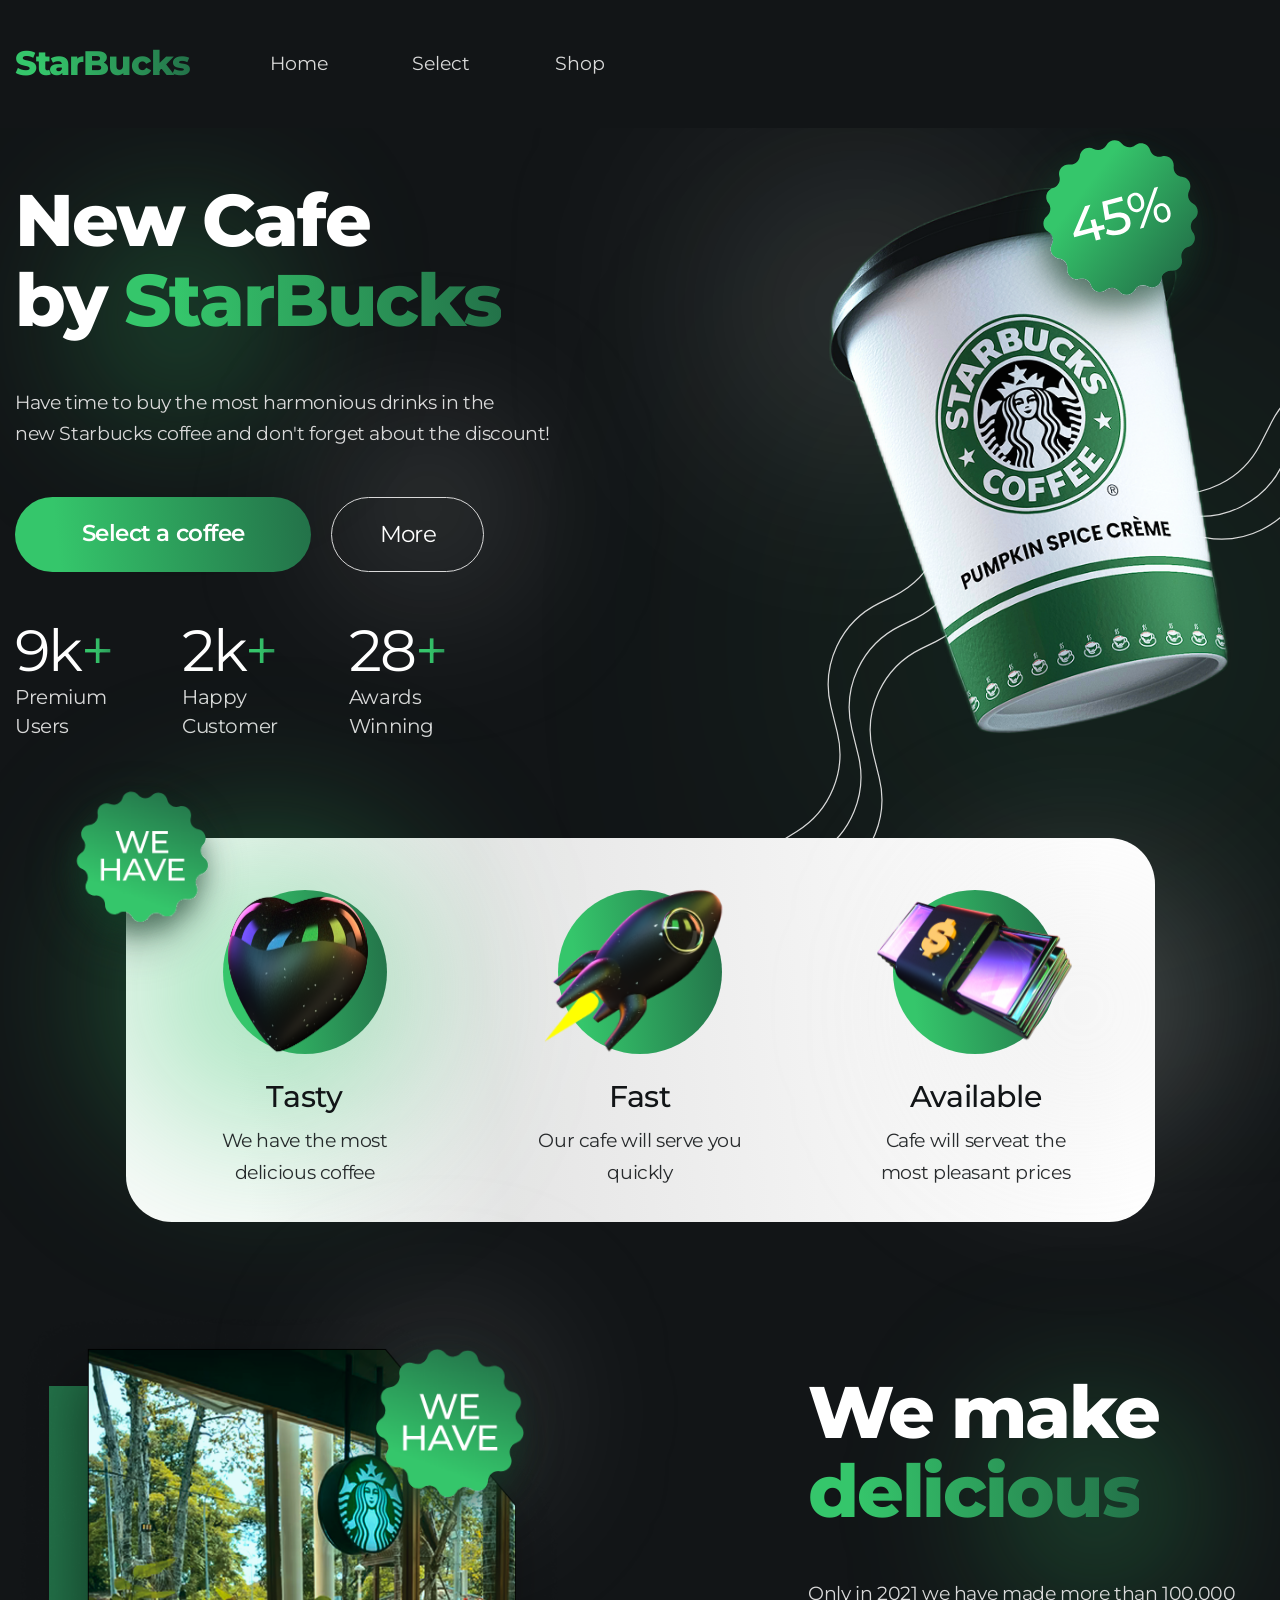
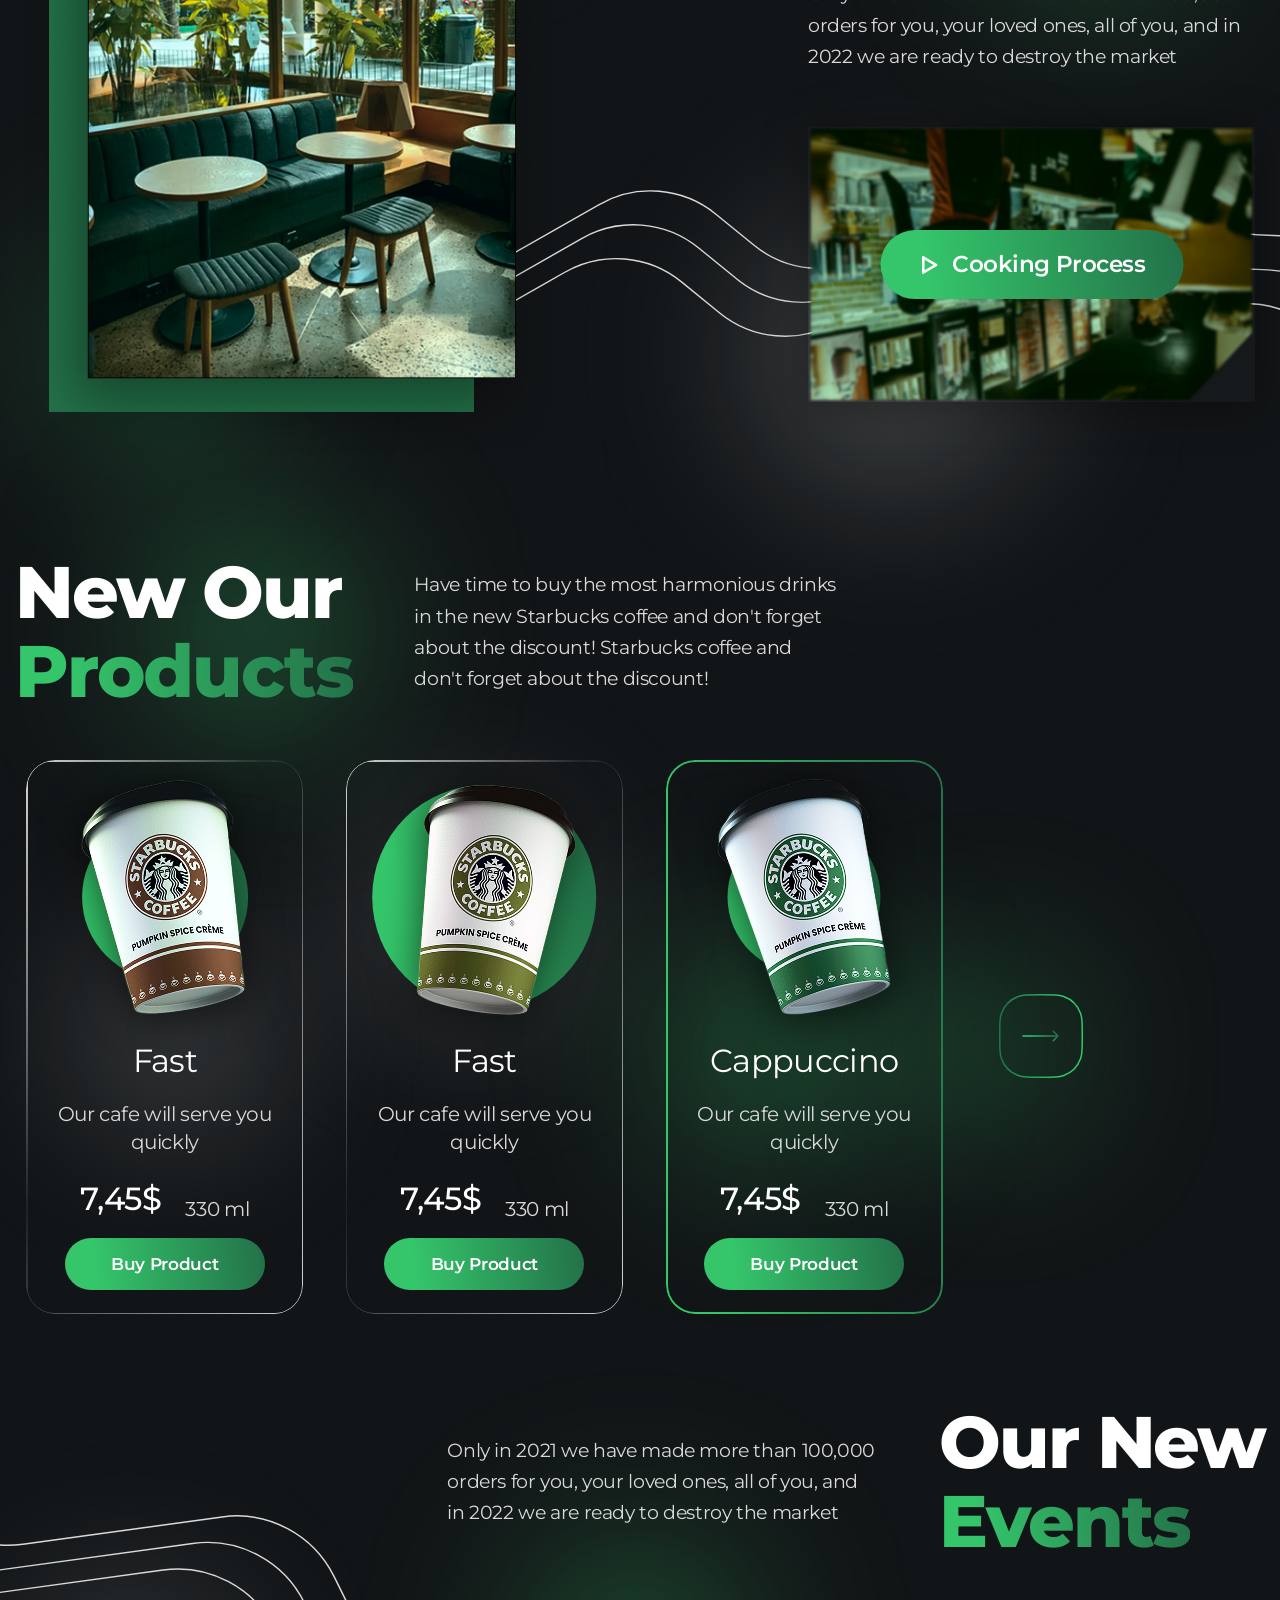
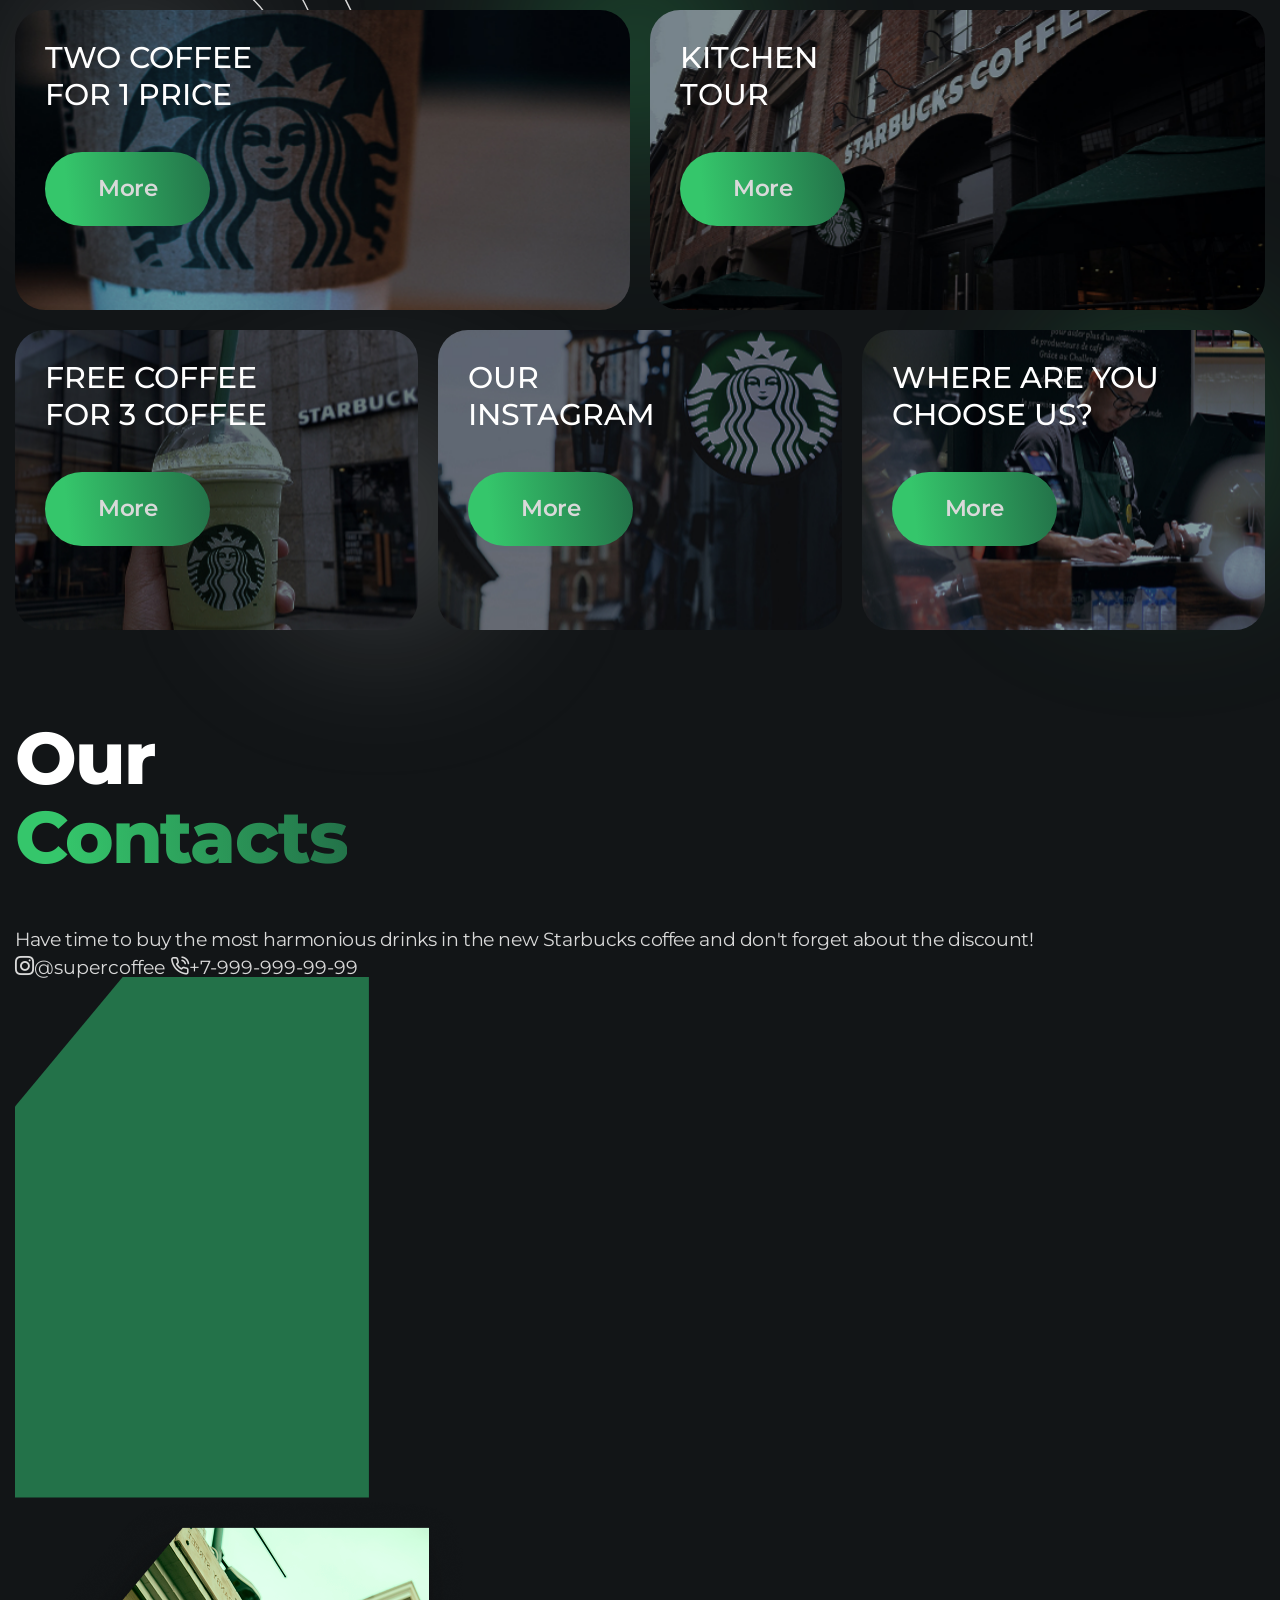
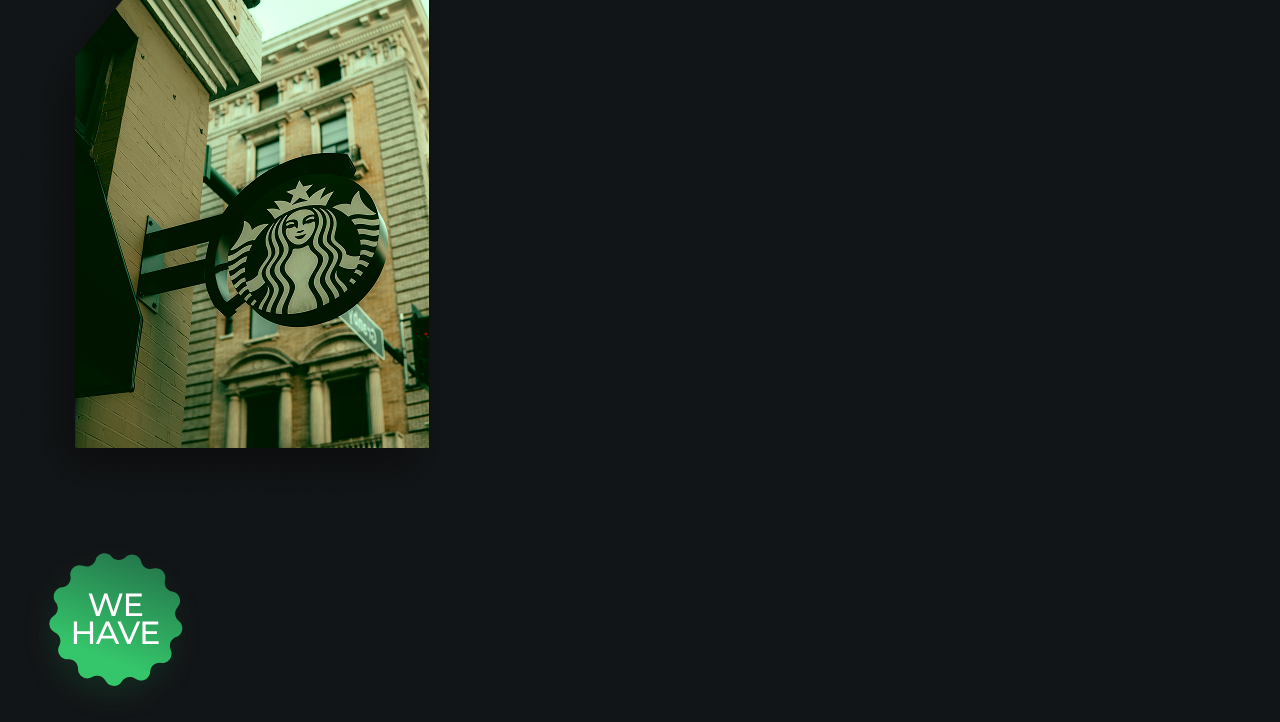
==== commit 8805a0e6: "add  contacts" ====
--- a/index.html
+++ b/index.html
@@ -25,10 +25,10 @@
                   <a data-goto=".wrapper" href="#" class="menu__link">Home</a>
                 </li>
                 <li class="menu-header__item menu__item">
-                  <a data-goto=".product" href="#" class="menu__link">Select</a>
+                  <a data-goto=".make" href="#" class="menu__link">Select</a>
                 </li>
                 <li class="menu-header__item menu__item">
-                  <a data-goto=".contact" href="#" class="menu__link">Shop</a>
+                  <a data-goto=".our" href="#" class="menu__link">Shop</a>
                 </li>
               </ul>
             </nav>
@@ -536,6 +536,45 @@
             </ul>
           </div>
         </section>
+				<section class="contacts">
+          <div class="contacts__container">
+						<div class="contacts__content content-contacts">
+              <div class="content-contacts--block__header block__header">
+                <h2 class="block__header-title title">
+                  Our <br/> <span>Contacts</span>
+                </h2>
+                <div class="block__header-text text">
+                  <p>
+                    Have time to buy the most harmonious drinks in the new Starbucks coffee and don't forget about the discount!
+                  </p>
+                </div>
+              </div>
+              <div class="content-contacts__social social-contacts">
+								<a href="#" class="social-contacts__instagram icon-instagram">@supercoffee</a>
+								<a href="tel:+79999999999" class="social-contacts__phone icon-phone">+7-999-999-99-99</a>
+              </div>
+            </div>
+            <div class="contacts__images images-contacts">
+              <div class="contacts__bg-decoration"></div>
+
+              <!-- Зеленый фон (подложка) -->
+              <div class="images-contacts__item images-contacts__item-3">
+                <img src="./images/contacts/contacts-bg.svg" alt="make bg" />
+              </div>
+
+              <!-- Фото кофейни -->
+              <div class="images-contacts__item images-contacts__item-2">
+                <img src="./images/contacts/contacts.png" alt="make" />
+              </div>
+
+              <!-- Декор (листик/клякса) -->
+              <div class="images-contacts__item images-contacts__item-1">
+                <img src="./images/services/decor.svg" alt="decor" />
+              </div>
+            </div>
+            
+          </div>
+        </section>
       </main>
       <footer class="footer"></footer>
     </div>
--- a/scss/main.css
+++ b/scss/main.css
@@ -1 +1 @@
-@import"https://fonts.googleapis.com/css2?family=Montserrat:wght@300;400;500;600;700;800;900&display=swap";@import"/scss/main.css";@import"https://fonts.googleapis.com/css2?family=Montserrat:wght@300;400;500;600;700;800;900&display=swap";@import"../css/main.css";@font-face{font-family:"icomoon";src:url("../font-icons/icomoon.eot?j24rxu");src:url("../font-icons/icomoon.eot?j24rxu#iefix") format("embedded-opentype"),url("../font-icons/icomoon.ttf?j24rxu") format("truetype"),url("../font-icons/icomoon.woff?j24rxu") format("woff"),url("../font-icons/icomoon.svg?j24rxu#icomoon") format("svg");font-weight:normal;font-style:normal;font-display:block}[class^=icon-]::before,[class*=" icon-"]::before{font-family:"icomoon" !important;speak:never;font-style:normal;font-weight:normal;font-variant:normal;text-transform:none;line-height:1;-webkit-font-smoothing:antialiased;-moz-osx-font-smoothing:grayscale}.icon-play:before{content:""}.icon-phone:before{content:""}.icon-arrow:before{content:""}.icon-instagram:before{content:""}:root{--background: #121517;--background-gradient: linear-gradient(263.46deg, #237249 1.41%, #35c66b 85.05%)}.icon-menu{position:fixed}@media(max-width: 767.98px){.icon-menu{display:block;position:relative;flex:0 0 2.625rem;width:2.625rem;height:1.125rem;cursor:pointer;z-index:10}.icon-menu span,.icon-menu::before,.icon-menu::after{content:"";transition:all .5s ease 0s;left:0;position:absolute;width:100%;height:2px;background-image:var(--background-gradient)}.icon-menu::before{top:0}.icon-menu::after{bottom:0}.icon-menu span{top:calc(55% - 1px);transform:scale(1) translate(0px, -55%)}}.menu-open .icon-menu::before{transform:rotate(-45deg);top:calc(50% - 1px);background-image:var(--background-gradient)}.menu-open .icon-menu::after{transform:rotate(45deg);bottom:calc(50% - 1px);background-image:var(--background-gradient)}.menu-open span{left:50%;width:0;background-image:var(--background-gradient)}@media(max-width: 767.98px){.menu{flex:0 0 auto;display:flex;justify-content:flex-end}.menu__body{position:fixed;top:0;left:-100%;width:100%;height:100%;background-color:var(--background);padding:100px 15px 50px 15px;transition:left .5s ease 0s;overflow:auto;z-index:4}.menu__body::before{content:"";position:fixed;width:100%;top:0;left:-100%;height:3.75rem;background-color:var(--background);transition:left .5s ease 0s;z-index:4}}.menu-open .menu__body{left:0}.menu-open .menu__body::before{left:0}.menu-open body{overflow:hidden}.wrapper{min-height:100%;display:flex;flex-direction:column;overflow:clip}.wrapper>main{flex-grow:1}[class*=__container]{max-inline-size:82.75rem;margin-inline:auto;padding-inline:.9375rem}:root{--font-family: "Montserrat", sans-serif;--primary: #d9d9d9;--white: #fff;--background: #121517;--background-gradient: linear-gradient(263.46deg, #237249 1.41%, #35c66b 85.05%)}body{font-family:var(--font-family);color:var(--primary);background-color:var(--background);font-size:calc(16px + 4 * ((100vw - 320px) / 1192))}.header-block__container{display:flex;flex-direction:column;gap:2.5rem}.block__header{display:grid;gap:calc(20px + 34 * ((100vw - 320px) / 1192))}@media(min-width: 47.9988rem){.block__header--row{display:flex;align-items:center;gap:calc(20px + 52 * ((100vw - 320px) / 1192))}}@media(min-width: 47.9988rem){.block__header--row-rev{display:flex;flex-direction:row-reverse;align-items:center;gap:calc(20px + 52 * ((100vw - 320px) / 1192))}}.title{font-weight:800;font-size:calc(42px + 38 * ((100vw - 320px) / 1192));line-height:1.09;letter-spacing:-0.03em;color:var(--white)}.title span{background:var(--background-gradient);background-clip:text;-webkit-background-clip:text;-webkit-text-fill-color:rgba(0,0,0,0)}@media(max-width: 47.9988rem){.title br{display:none}}.text{line-height:1.63;letter-spacing:-0.02em}.text P:not(:last-child){margin-bottom:.625rem}@media(max-width: 47.9988rem){.text br{display:none}}@media(min-width: 47.9988rem){.text--row{max-width:26.875rem}}.buttons-block__button{display:grid;grid-auto-flow:column;justify-content:start;gap:1.875rem}@media(max-width: 47.9988rem){.buttons-block__button{display:flex;justify-content:center;align-items:center;flex-wrap:wrap;text-align:center}}.button{padding-inline:calc(20px + 58 * ((100vw - 320px) / 1192));padding-block:1.25rem;max-height:4.6875rem;font-size:calc(20px + 4 * ((100vw - 320px) / 1192));line-height:1.46;border-radius:5.1875rem;font-weight:600;letter-spacing:-0.02em;color:var(--white);background:var(--background-gradient);transition:box-shadow .4s,transform .4s}.button:hover{box-shadow:0 0 20px rgba(53,198,107,.7),0 0 40px rgba(53,198,107,.4)}@media(max-width: 47.9988rem){.button{width:100%}}.button--dark{padding-inline:calc(20px + 34 * ((100vw - 320px) / 1192));font-weight:400;letter-spacing:-0.03em;background-color:var(--background);background:rgba(0,0,0,0);border:.0625rem solid var(--primary);transition:all .5s}.button--dark:hover{color:var(--background);background-color:var(--primary)}.button--buy{padding-inline:calc(20px + 18 * ((100vw - 320px) / 1192));padding-block:.875rem;max-height:3.375rem;font-size:1.0625rem;display:flex;justify-content:center;align-items:center;border-radius:3.75rem}.figure__container{padding-bottom:100px}.figure__label{display:flex;gap:2.5rem;width:178px;height:178px}.figure__shape{display:block;width:100%;height:100%;-o-object-fit:contain;object-fit:contain;animation:figure-pulse 3s ease-in-out infinite;transform-origin:50% 50%;will-change:transform;filter:drop-shadow(-4px 13px 22px rgba(20, 62, 40, 0.46))}@keyframes figure-pulse{0%,100%{transform:scale(1)}50%{transform:scale(1.08)}}.figure__shape-2{display:block;width:178px;height:178px;-o-object-fit:contain;object-fit:contain;animation:figure-sway 5s ease-in-out infinite;transform-origin:50% 100%;will-change:transform;filter:drop-shadow(-4px 13px 22px rgba(20, 62, 40, 0.46))}@keyframes figure-sway{0%,100%{transform:rotate(-8deg)}50%{transform:rotate(8deg)}}.wrapper{min-height:100%;display:flex;flex-direction:column;overflow:clip}.wrapper>main{flex-grow:1}[class*=__container]{max-inline-size:82.8125rem;margin-inline:auto;padding-inline:.9375rem}:root{--font-family: "Montserrat", sans-serif;--primary: #d9d9d9;--white: #fff;--background: #121517;--background-gradient: linear-gradient(263.46deg, #237249 1.41%, #35c66b 85.05%);--background-white: linear-gradient(264.52deg, #fff 5.07%, #e5e5e5 64.2%, #fbfbfb 88.34%);--color-text: rgba(18, 21, 23, 0.9)}body{font-family:var(--font-family);color:var(--primary);background-color:var(--background);font-size:calc(16px + 4 * ((100vw - 320px) / 1192))}.header{position:fixed;width:100%;top:0;left:0;z-index:100;background-color:var(--background);transition:all .5s}.header__container{display:flex;align-items:center;gap:calc(20px + 75 * ((100vw - 320px) / 1192));min-height:calc(80px + 55 * ((100vw - 320px) / 1192));padding-block:calc(34px + 14 * ((100vw - 320px) / 1192))}@media(max-width: 47.9988rem){.header__container{justify-content:space-between}}.header__logo{font-weight:800;font-size:calc(22px + 15 * ((100vw - 320px) / 1192));line-height:1.09;letter-spacing:-0.03em;background:var(--background-gradient);background-clip:text;-webkit-background-clip:text;-webkit-text-fill-color:rgba(0,0,0,0);z-index:10;transition:filter .4s ease}.header__logo:hover{filter:drop-shadow(0 0 0.75rem rgba(53, 198, 107, 0.6))}.menu-header__list{display:flex;flex-wrap:wrap;justify-content:center;align-items:center;gap:calc(40px + 55 * ((100vw - 320px) / 1192))}@media(max-width: 47.9988rem){.menu-header__list{flex-direction:column;align-items:end}}.menu-header__item{font-size:1.1875rem;text-shadow:0 4px 4px 0 rgba(0,0,0,.25)}.menu-header__item a{transition:color .5s ease;color:var(--primary)}.menu-header__item a:hover{color:#35c66b}@media(max-width: 47.9988rem){.menu-header__item{font-size:24px}}.hero{padding-top:calc(150px + 39 * ((100vw - 320px) / 1192));padding-bottom:calc(40px + 71 * ((100vw - 320px) / 1192));position:relative}.hero__container{position:relative;display:flex;justify-content:space-between;gap:2rem}@media(max-width: 47.9988rem){.hero__container{flex-direction:column-reverse;align-items:center}}.hero__header,.hero__image{position:relative;z-index:1}.hero__image{position:relative;width:100%;max-width:29.5rem;aspect-ratio:1/1}.hero__image::before,.hero__image::after{content:"";position:absolute;border-radius:100%;pointer-events:none;z-index:0}@media(max-width: 47.9988rem){.hero__image::before,.hero__image::after{display:none}}.hero__image::before{width:229px;height:229px;top:2%;left:-10%;background:rgba(217,217,217,.3);filter:blur(124.04px)}.hero__image::after{width:20.25rem;height:20.25rem;right:0;bottom:-10%;background:linear-gradient(267.2deg, rgba(35, 114, 73, 0.35) 20.73%, rgba(53, 198, 107, 0.33) 22.81%);filter:blur(175.5px)}.hero__image-img{position:relative;z-index:1;width:100%;height:100%}.hero__image-img>img:first-child{display:block;width:100%;height:100%;-o-object-fit:contain;object-fit:contain}.hero__image-img>img:nth-child(2){position:relative;z-index:1;display:block;width:100%;height:100%;-o-object-fit:contain;object-fit:contain}.hero .figure__shape-2{--tx: 0%;--ty: 0%;position:absolute;top:-15%;right:5%;width:calc(168px + 90 * ((100vw - 320px) / 1192));height:calc(168px + 90 * ((100vw - 320px) / 1192));-o-object-fit:contain;object-fit:contain;z-index:2;pointer-events:none;filter:drop-shadow(-4px 13px 22px rgba(20, 62, 40, 0.46));animation:figure-sway 3s ease-in-out infinite;transform-origin:50% 100%;will-change:transform;translate:var(--tx) var(--ty)}@media(max-width: 991.9808px){.hero .figure__shape-2{--tx: -20%;--ty: 70%}}@media(max-width: 991.9808px){.hero .figure__shape-2{--tx: -10%;--ty: 50%}}@media(max-width: 940.9808px){.hero .figure__shape-2{--tx: -20%;--ty: 100%}}@media(max-width: 47.9988rem){.hero .figure__shape-2{--tx: -40%;--ty: 0%}}@media(max-width: 29.9988rem){.hero .figure__shape-2{--ty: 15%}}@media(max-width: 400.9808px){.hero .figure__shape-2{--tx: 0%;--ty: 5%}}@media(prefers-reduced-motion: reduce){.hero .figure__shape-2{animation:none}}.hero__bg-decoration{position:absolute;top:85%;left:50%;width:150%;height:150%;transform:translate(-50%, -50%);background:url("../images/main/main-bg.svg") center center no-repeat;background-size:contain;z-index:0;pointer-events:none}@media(max-width: 47.9988rem){.hero__bg-decoration{width:120%;height:100%;opacity:.5}}.header-main{display:flex;flex-direction:column;gap:calc(20px + 34 * ((100vw - 320px) / 1192));position:relative;isolation:isolate}.header-main::before,.header-main::after{content:"";position:absolute;border-radius:50%;pointer-events:none;z-index:-1;background:radial-gradient(circle, rgba(53, 198, 107, 0.55) 0%, rgba(53, 198, 107, 0.35) 20%, rgba(53, 198, 107, 0) 45%);filter:blur(80px);transform:translateZ(0);-webkit-backface-visibility:hidden;backface-visibility:hidden}@media(max-width: 47.9988rem){.header-main::before,.header-main::after{display:none}}.header-main::before{width:24rem;height:24rem;left:-5%;top:-10%}.header-main::after{width:22rem;height:22rem;bottom:10%;right:-10%;background:radial-gradient(circle, rgba(217, 217, 217, 0.4) 0%, rgba(217, 217, 217, 0.2) 20%, rgba(217, 217, 217, 0) 45%)}.header-main__buttons{display:flex;flex-wrap:wrap;gap:1.25rem}.header-main__button{text-align:center}.stats{display:flex;flex-wrap:wrap;gap:calc(20px + 26 * ((100vw - 320px) / 1192))}@media(max-width: 47.9988rem){.stats{justify-content:center}}.item-stats{max-width:7.875rem}.item-stats__value{font-size:calc(42px + 20 * ((100vw - 320px) / 1192));line-height:1.09;letter-spacing:-0.03em;color:var(--white)}.item-stats__value span:nth-child(2){background:linear-gradient(266.83deg, #237249 -35.11%, #35c66b 57.94%);background-clip:text;-webkit-background-clip:text;-webkit-text-fill-color:rgba(0,0,0,0)}.item-stats__text{font-size:1.25rem;line-height:1.44;letter-spacing:-0.02em}.services{position:relative;z-index:2;padding-bottom:calc(40px + 60 * ((100vw - 320px) / 1192))}.services__container{display:flex;flex-direction:column;justify-content:center;align-items:center;padding-inline:calc(10px + 70 * ((100vw - 320px) / 1192))}.services__figure{position:absolute;top:-21%;left:-8%;width:calc(192px + 10 * ((100vw - 320px) / 1192));height:calc(192px + 10 * ((100vw - 320px) / 1192));-o-object-fit:contain;object-fit:contain;z-index:2;pointer-events:none;filter:drop-shadow(-4px 13px 22px rgba(20, 62, 40, 0.46));transform-origin:50% 100%;will-change:transform}@media(max-width: 932.9808px){.services__figure{top:-12%;left:-4%}}@media(max-width: 52.6863rem){.services__figure{width:clamp(6.25rem,50%,9.375rem)}}@media(max-width: 600.9808px){.services__figure{top:-12%;left:-7%}}@media(max-width: 479.9808px){.services__figure{top:-10%;left:-7%}}@media(prefers-reduced-motion: reduce){.services .figure__shape-2{animation:none}}.services__items{position:relative;max-width:64.3125rem;padding-inline:calc(10px + 68 * ((100vw - 320px) / 1192));padding-block:calc(10px + 30 * ((100vw - 320px) / 1192));border-radius:2.875rem;background:var(--background-white);display:grid;width:100%;gap:calc(20px + 108 * ((100vw - 320px) / 1192));grid-template-columns:repeat(auto-fill, minmax(200px, 1fr));position:relative;isolation:isolate}.services__items::before,.services__items::after{content:"";position:absolute;border-radius:50%;pointer-events:none;z-index:-1;background:radial-gradient(circle, rgba(53, 198, 107, 0.55) 0%, rgba(53, 198, 107, 0.35) 40%, rgba(53, 198, 107, 0) 75%);filter:blur(80px);transform:translateZ(0);-webkit-backface-visibility:hidden;backface-visibility:hidden}@media(max-width: 47.9988rem){.services__items::before,.services__items::after{display:none}}.services__items::before{width:24rem;height:24rem;left:-5%;top:-10%}.services__items::after{width:22rem;height:22rem;bottom:10%;right:-10%;background:radial-gradient(circle, rgba(217, 217, 217, 0.4) 0%, rgba(217, 217, 217, 0.2) 40%, rgba(217, 217, 217, 0) 75%)}.item-service{display:flex;flex-direction:column;justify-content:center;align-items:center;line-height:1.63;letter-spacing:-0.02em;text-align:center}.item-service__icon{position:relative;width:100%;max-width:200px;aspect-ratio:1/1;margin-inline:auto}.item-service__icon::before{content:"";position:absolute;inset:9%;border-radius:50%;background:var(--background-gradient);z-index:0}.item-service__icon img{position:relative;z-index:1;width:100%;height:100%;-o-object-fit:contain;object-fit:contain}.item-service__title{font-weight:500;font-size:calc(24px + 8 * ((100vw - 320px) / 1192));color:var(--background);margin-bottom:.25rem}.item-service__text{font-size:calc(16px + 4 * ((100vw - 320px) / 1192));color:var(--color-text)}.make{padding-bottom:calc(40px + 60 * ((100vw - 320px) / 1192));position:relative;z-index:2}.make__container{display:flex;justify-content:space-between;align-items:center;gap:1.25rem}@media(max-width: 61.9988rem){.make__container{flex-direction:column;align-items:start}}@media(max-width: 47.9988rem){.make__container{align-items:center}}.make__images{position:relative;z-index:1;flex:0 0 34.25rem;max-width:34.25rem;aspect-ratio:548/754}@media(max-width: 61.9988rem){.make__images{flex:1 1 auto;width:100%}}.make__bg-decoration{position:absolute;top:23%;right:-160%;width:200%;height:132%;background:url("../images/make/make-main-bg.svg") center right no-repeat;background-size:contain;z-index:0;pointer-events:none}@media(max-width: 61.9988rem){.make__bg-decoration{width:180%;top:5%;opacity:.5}}@media(max-width: 47.9988rem){.make__bg-decoration{right:-50%;opacity:.3}}.images-make{isolation:isolate}.images-make::before,.images-make::after{content:"";position:absolute;border-radius:50%;pointer-events:none;z-index:-1;background:radial-gradient(circle, rgba(53, 198, 107, 0.55) 0%, rgba(53, 198, 107, 0.35) 20%, rgba(53, 198, 107, 0) 45%);filter:blur(80px);transform:translateZ(0);-webkit-backface-visibility:hidden;backface-visibility:hidden}@media(max-width: 47.9988rem){.images-make::before,.images-make::after{display:none}}.images-make::before{width:24rem;height:24rem;bottom:-10%;left:-10%}.images-make::after{width:22rem;height:22rem;top:-10%;right:-10%;background:radial-gradient(circle, rgba(217, 217, 217, 0.4) 0%, rgba(217, 217, 217, 0.2) 20%, rgba(217, 217, 217, 0) 45%)}.images-make__item{position:absolute}.images-make__item img{display:block;width:100%;height:100%;-o-object-fit:contain;object-fit:contain}.images-make__item-1{top:0;right:0;width:calc(150px + 95 * ((100vw - 320px) / 1192));height:calc(150px + 95 * ((100vw - 320px) / 1192));z-index:3;animation:figure-pulse 3s ease-in-out infinite;transform-origin:50% 50%;will-change:transform;filter:drop-shadow(-4px 13px 22px rgba(20, 62, 40, 0.46))}.images-make__item-2{top:0;left:0;width:100%;height:100%;z-index:2;-webkit-clip-path:polygon(0 0, 85% 0, 100% 15%, 100% 100%, 0 100%);clip-path:polygon(0 0, 85% 0, 100% 15%, 100% 100%, 0 100%)}.images-make__item-3{top:10%;left:5%;width:80%;height:83%;z-index:1}.content-make{position:relative;z-index:1;max-width:28.5625rem}@media(min-width: 61.9988rem){.content-make{flex:0 1 auto;width:100%}}@media(max-width: 61.9988rem){.content-make{display:flex;gap:1.25rem;width:100%;max-width:100%}}@media(max-width: 61.9988rem)and (min-width: 61.9988rem){.content-make .content-make--block__header{max-width:457px}}@media(max-width: 47.9988rem){.content-make{flex-wrap:wrap;justify-content:center}}.content-make::before,.content-make::after{content:"";position:absolute;border-radius:50%;pointer-events:none;z-index:0;background:radial-gradient(circle, rgba(53, 198, 107, 0.55) 0%, rgba(53, 198, 107, 0.35) 20%, rgba(53, 198, 107, 0) 45%);filter:blur(80px);will-change:transform;-webkit-backface-visibility:hidden;backface-visibility:hidden}@media(max-width: 47.9988rem){.content-make::before,.content-make::after{display:none}}.content-make::before{width:24rem;height:24rem;right:-5%;top:-10%}.content-make::after{width:22rem;height:22rem;bottom:-20%;left:-20%;background:radial-gradient(circle, rgba(217, 217, 217, 0.4) 0%, rgba(217, 217, 217, 0.2) 40%, rgba(217, 217, 217, 0) 75%)}.content-make>*{position:relative;z-index:1}.content-make__media{position:relative;width:100%;overflow:hidden;cursor:pointer;background:rgba(217,217,217,.02);box-shadow:0 4px 41px 0 rgba(0,0,0,.39)}@media(min-width: 61.9988rem){.content-make__media{max-width:27.9375rem;aspect-ratio:447/275}}.content-make__preview{display:block;width:100%;height:100%;-o-object-fit:cover;object-fit:cover;transition:opacity .5s ease,visibility .5s ease}.content-make__button{position:absolute;top:50%;left:50%;transform:translate(-50%, -50%);z-index:2;white-space:nowrap;display:flex;align-items:center;gap:.75rem;transition:opacity .5s ease,visibility .5s ease,box-shadow .4s,transform .4s;padding-inline:calc(20px + 22 * ((100vw - 320px) / 1192));padding-block:calc(10px + 10 * ((100vw - 320px) / 1192))}.content-make__video{position:absolute;top:0;left:0;width:100%;height:100%;border:none;z-index:3;opacity:0;visibility:hidden;transition:opacity .5s ease,visibility .5s ease}.content-make.is-playing .content-make__video{opacity:1;visibility:visible}.content-make.is-playing .content-make__preview,.content-make.is-playing .content-make__button{opacity:0;visibility:hidden;pointer-events:none}.content-make--block__header{padding-bottom:calc(20px + 43 * ((100vw - 320px) / 1192))}.our{padding-bottom:calc(40px + 60 * ((100vw - 320px) / 1192))}.our__container{position:relative;overflow:visible}.our__inner-container{display:flex;align-items:center;gap:calc(10px + 44 * ((100vw - 320px) / 1192))}@media(max-width: 47.9988rem){.our__inner-container{flex-direction:column;text-align:center}}.our__inner-container::before,.our__inner-container::after{content:"";position:absolute;border-radius:50%;pointer-events:none;z-index:-1;background:radial-gradient(circle, rgba(53, 198, 107, 0.55) 0%, rgba(53, 198, 107, 0.35) 20%, rgba(53, 198, 107, 0) 55%);filter:blur(80px);transform:translateZ(0);-webkit-backface-visibility:hidden;backface-visibility:hidden}@media(max-width: 47.9988rem){.our__inner-container::before,.our__inner-container::after{display:none}}.our__inner-container::before{width:24rem;height:24rem;top:40%;right:25%}.our__inner-container::after{width:22rem;height:22rem;top:40%;left:0%;background:radial-gradient(circle, rgba(217, 217, 217, 0.4) 0%, rgba(217, 217, 217, 0.2) 30%, rgba(217, 217, 217, 0) 45%)}.our__slider{margin-inline:0;width:100%}@media(min-width: 61.9988rem){.our__slider{max-width:939px}}@media(max-width: 960.9808px){.our__slider{max-width:639px}}.our__slide{flex-shrink:0;max-width:100%;height:auto;display:flex;justify-content:center;cursor:pointer}@media(min-width: 61.9988rem){.our__slide{width:17.3125rem}}.our__controls{flex-shrink:0}.our__controls::before{content:"";position:absolute;border-radius:50%;pointer-events:none;z-index:-1;background:radial-gradient(circle, rgba(53, 198, 107, 0.55) 0%, rgba(53, 198, 107, 0.35) 20%, rgba(53, 198, 107, 0) 35%);filter:blur(80px);transform:translateZ(0);-webkit-backface-visibility:hidden;backface-visibility:hidden}@media(max-width: 47.9988rem){.our__controls::before{display:none}}.our__controls::before{width:24rem;height:24rem;top:40%;right:8%}.our__arrow{display:inline-flex;align-items:center;justify-content:center;width:84px;height:84px;padding:0;border:none;background:rgba(0,0,0,0);border-radius:50%;cursor:pointer;transition:filter .45s ease,transform .45s ease}.our__arrow img{display:block;width:100%;height:100%;transition:transform .45s ease;pointer-events:none}.our__arrow:hover{filter:drop-shadow(0 0 8px rgba(53, 198, 107, 0.75)) drop-shadow(0 0 22px rgba(53, 198, 107, 0.45))}.our__arrow:hover img{transform:scale(1.06)}.our__arrow:active{transform:scale(0.95);filter:drop-shadow(0 0 4px rgba(53, 198, 107, 0.8))}.our__arrow:focus-visible{outline:2px solid #35c66b;outline-offset:4px}.our-block__header{margin-bottom:calc(30px + 24 * ((100vw - 320px) / 1192))}.our-block__header::before,.our-block__header::after{content:"";position:absolute;border-radius:50%;pointer-events:none;z-index:-1;background:radial-gradient(circle, rgba(53, 198, 107, 0.55) 0%, rgba(53, 198, 107, 0.35) 20%, rgba(53, 198, 107, 0) 55%);filter:blur(80px);transform:translateZ(0);-webkit-backface-visibility:hidden;backface-visibility:hidden}@media(max-width: 47.9988rem){.our-block__header::before,.our-block__header::after{display:none}}.our-block__header::before{width:24rem;height:24rem;top:-15%;right:65%}.our-block__header::after{width:22rem;height:22rem;top:25%;left:23%;background:radial-gradient(circle, rgba(217, 217, 217, 0.4) 0%, rgba(217, 217, 217, 0.2) 30%, rgba(217, 217, 217, 0) 45%)}.item-our{position:relative;display:flex;flex-direction:column;align-items:center;text-align:center;width:277px;height:554px;box-sizing:border-box;padding:17px 20px 24px;border-radius:1.8125rem;background:rgba(0,0,0,0)}.item-our::after{content:"";position:absolute;inset:0;border-radius:inherit;padding:.0844rem;background:linear-gradient(117.87deg, #dadada 0%, rgba(218, 218, 218, 0.07) 41.761%, #dadada 100%);-webkit-mask:linear-gradient(#fff 0 0) content-box,linear-gradient(#fff 0 0);mask:linear-gradient(#fff 0 0) content-box,linear-gradient(#fff 0 0);-webkit-mask-composite:xor;mask-composite:exclude;pointer-events:none;z-index:2}.item-our::before{content:"";position:absolute;inset:0;border-radius:inherit;padding:.125rem;background:var(--background-gradient);-webkit-mask:linear-gradient(#fff 0 0) content-box,linear-gradient(#fff 0 0);mask:linear-gradient(#fff 0 0) content-box,linear-gradient(#fff 0 0);-webkit-mask-composite:xor;mask-composite:exclude;pointer-events:none;z-index:3;opacity:0;transition:opacity .4s ease}.item-our:hover::before{opacity:1}.item-our.is-active::before{opacity:1}.item-our>*{position:relative;z-index:1}.item-our:hover::after{background:var(--background-gradient);padding:.125rem}.item-our.is-active::after{background:var(--background-gradient);padding:.125rem}.item-our__image{position:relative;flex:0 0 auto;display:flex;align-items:center;justify-content:center;height:240px;margin-bottom:.75rem}.item-our__image::before{content:"";position:absolute;width:85%;aspect-ratio:1/1;top:50%;left:50%;transform:translate(-50%, -50%);border-radius:50%;background:var(--background-gradient);z-index:0}.item-our__image img{position:relative;z-index:1;width:auto;height:auto;-o-object-fit:contain;object-fit:contain;filter:drop-shadow(0 4px 20px rgba(0, 0, 0, 0.6));transition:scale .5s}.item-our__image img:hover{scale:1.02}.item-our__body{display:flex;flex-direction:column;flex:1 1 auto;width:100%}.item-our__header{flex:1 1 auto;display:flex;flex-direction:column;justify-content:center;margin-bottom:.4375rem}.item-our__title{font-size:32px;line-height:1.3;letter-spacing:-0.02em;color:var(--white);transition:color .5s ease}.item-our__title:hover{color:#35c66b}.item-our__title:not(:last-child){margin-bottom:18px}.item-our__text{font-size:1.25rem;line-height:1.4;letter-spacing:-0.02em}.item-our__footer{margin-top:auto;display:flex;flex-direction:column;align-items:center;gap:.75rem;width:100%}.item-our__category{display:flex;justify-content:center;align-items:flex-end;gap:1.5rem;width:100%}.item-our__button{width:100%;max-width:200px}.category-our{line-height:1.63;letter-spacing:-0.02em}.category-our__price{font-weight:500;font-size:2rem;color:var(--white)}.category-our__volume{font-size:1.25rem}.swiper-slide.is-last-visible .item-our::after{background:var(--background-gradient);padding:.125rem}.events__container{position:relative}.events__gallery{display:grid;gap:20px;grid-template-columns:repeat(6, 1fr)}@media(max-width: 61.9988rem)and (min-width: 47.9988rem){.events__gallery{grid-template-columns:repeat(2, 1fr)}}@media(max-width: 47.9988rem){.events__gallery{grid-template-columns:1fr}}.events-block__header{margin-bottom:calc(30px + 24 * ((100vw - 320px) / 1192))}.gallery-events__item{position:relative;border-radius:1.875rem;overflow:hidden;min-height:300px;isolation:isolate;transform:translateZ(0);cursor:pointer}.gallery-events__item:nth-child(1),.gallery-events__item:nth-child(2){grid-column:span 3}.gallery-events__item:nth-child(3),.gallery-events__item:nth-child(4),.gallery-events__item:nth-child(5){grid-column:span 2}.gallery-events__item:hover .gallery-events__image img{transform:scale(1.05) translateZ(0)}@media(max-width: 61.9988rem)and (min-width: 47.9988rem){.gallery-events__item{grid-column:span 1 !important}}@media(max-width: 47.9988rem){.gallery-events__item{grid-column:auto !important}}.gallery-events__content{position:relative;z-index:1;padding:30px}.gallery-events__title{font-weight:500;font-size:calc(24px + 8 * ((100vw - 320px) / 1192));line-height:1.09;color:var(--white);margin-bottom:1rem;margin-bottom:calc(15px + 29 * ((100vw - 320px) / 1192))}.gallery-events__button{color:var(--primary);padding-inline:calc(20px + 33 * ((100vw - 320px) / 1192));display:inline-flex;width:-moz-fit-content;width:fit-content}@media(max-width: 29.9988rem){.gallery-events__button{display:flex;width:100%;justify-content:center}}.gallery-events__image{position:absolute;top:0;left:0;width:100%;height:100%;z-index:0;overflow:hidden}.gallery-events__image img{width:100%;height:100%;-o-object-fit:cover;object-fit:cover;display:block;transition:transform .5s ease;will-change:transform;-webkit-backface-visibility:hidden;backface-visibility:hidden;transform:translateZ(0)}+@import"https://fonts.googleapis.com/css2?family=Montserrat:wght@300;400;500;600;700;800;900&display=swap";@import"/scss/main.css";@import"https://fonts.googleapis.com/css2?family=Montserrat:wght@300;400;500;600;700;800;900&display=swap";@import"../css/main.css";@font-face{font-family:"icomoon";src:url("../font-icons/icomoon.eot?j24rxu");src:url("../font-icons/icomoon.eot?j24rxu#iefix") format("embedded-opentype"),url("../font-icons/icomoon.ttf?j24rxu") format("truetype"),url("../font-icons/icomoon.woff?j24rxu") format("woff"),url("../font-icons/icomoon.svg?j24rxu#icomoon") format("svg");font-weight:normal;font-style:normal;font-display:block}[class^=icon-]::before,[class*=" icon-"]::before{font-family:"icomoon" !important;speak:never;font-style:normal;font-weight:normal;font-variant:normal;text-transform:none;line-height:1;-webkit-font-smoothing:antialiased;-moz-osx-font-smoothing:grayscale}.icon-play:before{content:""}.icon-phone:before{content:""}.icon-arrow:before{content:""}.icon-instagram:before{content:""}:root{--background: #121517;--background-gradient: linear-gradient(263.46deg, #237249 1.41%, #35c66b 85.05%)}.icon-menu{position:fixed}@media(max-width: 767.98px){.icon-menu{display:block;position:relative;flex:0 0 2.625rem;width:2.625rem;height:1.125rem;cursor:pointer;z-index:10}.icon-menu span,.icon-menu::before,.icon-menu::after{content:"";transition:all .5s ease 0s;left:0;position:absolute;width:100%;height:2px;background-image:var(--background-gradient)}.icon-menu::before{top:0}.icon-menu::after{bottom:0}.icon-menu span{top:calc(55% - 1px);transform:scale(1) translate(0px, -55%)}}.menu-open .icon-menu::before{transform:rotate(-45deg);top:calc(50% - 1px);background-image:var(--background-gradient)}.menu-open .icon-menu::after{transform:rotate(45deg);bottom:calc(50% - 1px);background-image:var(--background-gradient)}.menu-open span{left:50%;width:0;background-image:var(--background-gradient)}@media(max-width: 767.98px){.menu{flex:0 0 auto;display:flex;justify-content:flex-end}.menu__body{position:fixed;top:0;left:-100%;width:100%;height:100%;background-color:var(--background);padding:100px 15px 50px 15px;transition:left .5s ease 0s;overflow:auto;z-index:4}.menu__body::before{content:"";position:fixed;width:100%;top:0;left:-100%;height:3.75rem;background-color:var(--background);transition:left .5s ease 0s;z-index:4}}.menu-open .menu__body{left:0}.menu-open .menu__body::before{left:0}.menu-open body{overflow:hidden}.wrapper{min-height:100%;display:flex;flex-direction:column;overflow:clip}.wrapper>main{flex-grow:1}[class*=__container]{max-inline-size:82.75rem;margin-inline:auto;padding-inline:.9375rem}:root{--font-family: "Montserrat", sans-serif;--primary: #d9d9d9;--white: #fff;--background: #121517;--background-gradient: linear-gradient(263.46deg, #237249 1.41%, #35c66b 85.05%)}body{font-family:var(--font-family);color:var(--primary);background-color:var(--background);font-size:calc(16px + 4 * ((100vw - 320px) / 1192))}.header-block__container{display:flex;flex-direction:column;gap:2.5rem}.block__header{display:grid;gap:calc(20px + 34 * ((100vw - 320px) / 1192))}@media(min-width: 47.9988rem){.block__header--row{display:flex;align-items:center;gap:calc(20px + 52 * ((100vw - 320px) / 1192))}}@media(min-width: 47.9988rem){.block__header--row-rev{display:flex;flex-direction:row-reverse;align-items:center;gap:calc(20px + 52 * ((100vw - 320px) / 1192))}}.title{font-weight:800;font-size:calc(42px + 38 * ((100vw - 320px) / 1192));line-height:1.09;letter-spacing:-0.03em;color:var(--white)}.title span{background:var(--background-gradient);background-clip:text;-webkit-background-clip:text;-webkit-text-fill-color:rgba(0,0,0,0)}@media(max-width: 47.9988rem){.title br{display:none}}.text{line-height:1.63;letter-spacing:-0.02em}.text P:not(:last-child){margin-bottom:.625rem}@media(max-width: 47.9988rem){.text br{display:none}}@media(min-width: 47.9988rem){.text--row{max-width:26.875rem}}.buttons-block__button{display:grid;grid-auto-flow:column;justify-content:start;gap:1.875rem}@media(max-width: 47.9988rem){.buttons-block__button{display:flex;justify-content:center;align-items:center;flex-wrap:wrap;text-align:center}}.button{padding-inline:calc(20px + 58 * ((100vw - 320px) / 1192));padding-block:1.25rem;max-height:4.6875rem;font-size:calc(20px + 4 * ((100vw - 320px) / 1192));line-height:1.46;border-radius:5.1875rem;font-weight:600;letter-spacing:-0.02em;color:var(--white);background:var(--background-gradient);transition:box-shadow .4s,transform .4s}.button:hover{box-shadow:0 0 20px rgba(53,198,107,.7),0 0 40px rgba(53,198,107,.4)}@media(max-width: 47.9988rem){.button{width:100%}}.button--dark{padding-inline:calc(20px + 34 * ((100vw - 320px) / 1192));font-weight:400;letter-spacing:-0.03em;background-color:var(--background);background:rgba(0,0,0,0);border:.0625rem solid var(--primary);transition:all .5s}.button--dark:hover{color:var(--background);background-color:var(--primary)}.button--buy{padding-inline:calc(20px + 18 * ((100vw - 320px) / 1192));padding-block:.875rem;max-height:3.375rem;font-size:1.0625rem;display:flex;justify-content:center;align-items:center;border-radius:3.75rem}.figure__container{padding-bottom:100px}.figure__label{display:flex;gap:2.5rem;width:178px;height:178px}.figure__shape{display:block;width:100%;height:100%;-o-object-fit:contain;object-fit:contain;animation:figure-pulse 3s ease-in-out infinite;transform-origin:50% 50%;will-change:transform;filter:drop-shadow(-4px 13px 22px rgba(20, 62, 40, 0.46))}@keyframes figure-pulse{0%,100%{transform:scale(1)}50%{transform:scale(1.08)}}.figure__shape-2{display:block;width:178px;height:178px;-o-object-fit:contain;object-fit:contain;animation:figure-sway 5s ease-in-out infinite;transform-origin:50% 100%;will-change:transform;filter:drop-shadow(-4px 13px 22px rgba(20, 62, 40, 0.46))}@keyframes figure-sway{0%,100%{transform:rotate(-8deg)}50%{transform:rotate(8deg)}}.wrapper{min-height:100%;display:flex;flex-direction:column;overflow:clip}.wrapper>main{flex-grow:1}[class*=__container]{max-inline-size:82.8125rem;margin-inline:auto;padding-inline:.9375rem}:root{--font-family: "Montserrat", sans-serif;--primary: #d9d9d9;--white: #fff;--background: #121517;--background-gradient: linear-gradient(263.46deg, #237249 1.41%, #35c66b 85.05%);--background-white: linear-gradient(264.52deg, #fff 5.07%, #e5e5e5 64.2%, #fbfbfb 88.34%);--color-text: rgba(18, 21, 23, 0.9)}body{font-family:var(--font-family);color:var(--primary);background-color:var(--background);font-size:calc(16px + 4 * ((100vw - 320px) / 1192))}.header{position:fixed;width:100%;top:0;left:0;z-index:100;background-color:var(--background);transition:all .5s}.header__container{display:flex;align-items:center;gap:calc(20px + 75 * ((100vw - 320px) / 1192));min-height:calc(80px + 55 * ((100vw - 320px) / 1192));padding-block:calc(34px + 14 * ((100vw - 320px) / 1192))}@media(max-width: 47.9988rem){.header__container{justify-content:space-between}}.header__logo{font-weight:800;font-size:calc(22px + 15 * ((100vw - 320px) / 1192));line-height:1.09;letter-spacing:-0.03em;background:var(--background-gradient);background-clip:text;-webkit-background-clip:text;-webkit-text-fill-color:rgba(0,0,0,0);z-index:10;transition:filter .4s ease}.header__logo:hover{filter:drop-shadow(0 0 0.75rem rgba(53, 198, 107, 0.6))}.menu-header__list{display:flex;flex-wrap:wrap;justify-content:center;align-items:center;gap:calc(40px + 55 * ((100vw - 320px) / 1192))}@media(max-width: 47.9988rem){.menu-header__list{flex-direction:column;align-items:end}}.menu-header__item{font-size:1.1875rem;text-shadow:0 4px 4px 0 rgba(0,0,0,.25)}.menu-header__item a{transition:color .5s ease;color:var(--primary)}.menu-header__item a:hover{color:#35c66b}@media(max-width: 47.9988rem){.menu-header__item{font-size:24px}}.hero{padding-top:calc(150px + 39 * ((100vw - 320px) / 1192));padding-bottom:calc(40px + 71 * ((100vw - 320px) / 1192));position:relative}.hero__container{position:relative;display:flex;justify-content:space-between;gap:2rem}@media(max-width: 47.9988rem){.hero__container{flex-direction:column-reverse;align-items:center}}.hero__header,.hero__image{position:relative;z-index:1}.hero__image{position:relative;width:100%;max-width:29.5rem;aspect-ratio:1/1}.hero__image::before,.hero__image::after{content:"";position:absolute;border-radius:100%;pointer-events:none;z-index:0}@media(max-width: 47.9988rem){.hero__image::before,.hero__image::after{display:none}}.hero__image::before{width:229px;height:229px;top:2%;left:-10%;background:rgba(217,217,217,.3);filter:blur(124.04px)}.hero__image::after{width:20.25rem;height:20.25rem;right:0;bottom:-10%;background:linear-gradient(267.2deg, rgba(35, 114, 73, 0.35) 20.73%, rgba(53, 198, 107, 0.33) 22.81%);filter:blur(175.5px)}.hero__image-img{position:relative;z-index:1;width:100%;height:100%}.hero__image-img>img:first-child{display:block;width:100%;height:100%;-o-object-fit:contain;object-fit:contain}.hero__image-img>img:nth-child(2){position:relative;z-index:1;display:block;width:100%;height:100%;-o-object-fit:contain;object-fit:contain}.hero .figure__shape-2{--tx: 0%;--ty: 0%;position:absolute;top:-15%;right:5%;width:calc(168px + 90 * ((100vw - 320px) / 1192));height:calc(168px + 90 * ((100vw - 320px) / 1192));-o-object-fit:contain;object-fit:contain;z-index:2;pointer-events:none;filter:drop-shadow(-4px 13px 22px rgba(20, 62, 40, 0.46));animation:figure-sway 3s ease-in-out infinite;transform-origin:50% 100%;will-change:transform;translate:var(--tx) var(--ty)}@media(max-width: 991.9808px){.hero .figure__shape-2{--tx: -20%;--ty: 70%}}@media(max-width: 991.9808px){.hero .figure__shape-2{--tx: -10%;--ty: 50%}}@media(max-width: 940.9808px){.hero .figure__shape-2{--tx: -20%;--ty: 100%}}@media(max-width: 47.9988rem){.hero .figure__shape-2{--tx: -40%;--ty: 0%}}@media(max-width: 29.9988rem){.hero .figure__shape-2{--ty: 15%}}@media(max-width: 400.9808px){.hero .figure__shape-2{--tx: 0%;--ty: 5%}}@media(prefers-reduced-motion: reduce){.hero .figure__shape-2{animation:none}}.hero__bg-decoration{position:absolute;top:85%;left:50%;width:150%;height:150%;transform:translate(-50%, -50%);background:url("../images/main/main-bg.svg") center center no-repeat;background-size:contain;z-index:0;pointer-events:none}@media(max-width: 47.9988rem){.hero__bg-decoration{width:120%;height:100%;opacity:.5}}.header-main{display:flex;flex-direction:column;gap:calc(20px + 34 * ((100vw - 320px) / 1192));position:relative;isolation:isolate}.header-main::before,.header-main::after{content:"";position:absolute;border-radius:50%;pointer-events:none;z-index:-1;background:radial-gradient(circle, rgba(53, 198, 107, 0.55) 0%, rgba(53, 198, 107, 0.35) 20%, rgba(53, 198, 107, 0) 45%);filter:blur(80px);transform:translateZ(0);-webkit-backface-visibility:hidden;backface-visibility:hidden}@media(max-width: 47.9988rem){.header-main::before,.header-main::after{display:none}}.header-main::before{width:24rem;height:24rem;left:-5%;top:-10%}.header-main::after{width:22rem;height:22rem;bottom:10%;right:-10%;background:radial-gradient(circle, rgba(217, 217, 217, 0.4) 0%, rgba(217, 217, 217, 0.2) 20%, rgba(217, 217, 217, 0) 45%)}.header-main__buttons{display:flex;flex-wrap:wrap;gap:1.25rem}.header-main__button{text-align:center}.stats{display:flex;flex-wrap:wrap;gap:calc(20px + 26 * ((100vw - 320px) / 1192))}@media(max-width: 47.9988rem){.stats{justify-content:center}}.item-stats{max-width:7.875rem}.item-stats__value{font-size:calc(42px + 20 * ((100vw - 320px) / 1192));line-height:1.09;letter-spacing:-0.03em;color:var(--white)}.item-stats__value span:nth-child(2){background:linear-gradient(266.83deg, #237249 -35.11%, #35c66b 57.94%);background-clip:text;-webkit-background-clip:text;-webkit-text-fill-color:rgba(0,0,0,0)}.item-stats__text{font-size:1.25rem;line-height:1.44;letter-spacing:-0.02em}.services{position:relative;z-index:2;padding-bottom:calc(40px + 60 * ((100vw - 320px) / 1192))}.services__container{display:flex;flex-direction:column;justify-content:center;align-items:center;padding-inline:calc(10px + 70 * ((100vw - 320px) / 1192))}.services__figure{position:absolute;top:-21%;left:-8%;width:calc(192px + 10 * ((100vw - 320px) / 1192));height:calc(192px + 10 * ((100vw - 320px) / 1192));-o-object-fit:contain;object-fit:contain;z-index:2;pointer-events:none;filter:drop-shadow(-4px 13px 22px rgba(20, 62, 40, 0.46));transform-origin:50% 100%;will-change:transform}@media(max-width: 932.9808px){.services__figure{top:-12%;left:-4%}}@media(max-width: 52.6863rem){.services__figure{width:clamp(6.25rem,50%,9.375rem)}}@media(max-width: 600.9808px){.services__figure{top:-12%;left:-7%}}@media(max-width: 479.9808px){.services__figure{top:-10%;left:-7%}}@media(prefers-reduced-motion: reduce){.services .figure__shape-2{animation:none}}.services__items{position:relative;max-width:64.3125rem;padding-inline:calc(10px + 68 * ((100vw - 320px) / 1192));padding-block:calc(10px + 30 * ((100vw - 320px) / 1192));border-radius:2.875rem;background:var(--background-white);display:grid;width:100%;gap:calc(20px + 108 * ((100vw - 320px) / 1192));grid-template-columns:repeat(auto-fill, minmax(200px, 1fr));position:relative;isolation:isolate}.services__items::before,.services__items::after{content:"";position:absolute;border-radius:50%;pointer-events:none;z-index:-1;background:radial-gradient(circle, rgba(53, 198, 107, 0.55) 0%, rgba(53, 198, 107, 0.35) 40%, rgba(53, 198, 107, 0) 75%);filter:blur(80px);transform:translateZ(0);-webkit-backface-visibility:hidden;backface-visibility:hidden}@media(max-width: 47.9988rem){.services__items::before,.services__items::after{display:none}}.services__items::before{width:24rem;height:24rem;left:-5%;top:-10%}.services__items::after{width:22rem;height:22rem;bottom:10%;right:-10%;background:radial-gradient(circle, rgba(217, 217, 217, 0.4) 0%, rgba(217, 217, 217, 0.2) 40%, rgba(217, 217, 217, 0) 75%)}.item-service{display:flex;flex-direction:column;justify-content:center;align-items:center;line-height:1.63;letter-spacing:-0.02em;text-align:center}.item-service__icon{position:relative;width:100%;max-width:200px;aspect-ratio:1/1;margin-inline:auto}.item-service__icon::before{content:"";position:absolute;inset:9%;border-radius:50%;background:var(--background-gradient);z-index:0}.item-service__icon img{position:relative;z-index:1;width:100%;height:100%;-o-object-fit:contain;object-fit:contain}.item-service__title{font-weight:500;font-size:calc(24px + 8 * ((100vw - 320px) / 1192));color:var(--background);margin-bottom:.25rem}.item-service__text{font-size:calc(16px + 4 * ((100vw - 320px) / 1192));color:var(--color-text)}.make{padding-bottom:calc(40px + 60 * ((100vw - 320px) / 1192));position:relative;z-index:2}.make__container{display:flex;justify-content:space-between;align-items:center;gap:1.25rem}@media(max-width: 61.9988rem){.make__container{flex-direction:column;align-items:start}}@media(max-width: 47.9988rem){.make__container{align-items:center}}.make__images{position:relative;z-index:1;flex:0 0 34.25rem;max-width:34.25rem;aspect-ratio:548/754}@media(max-width: 61.9988rem){.make__images{flex:1 1 auto;width:100%}}.make__bg-decoration{position:absolute;top:23%;right:-160%;width:200%;height:132%;background:url("../images/make/make-main-bg.svg") center right no-repeat;background-size:contain;z-index:0;pointer-events:none}@media(max-width: 61.9988rem){.make__bg-decoration{width:180%;top:5%;opacity:.5}}@media(max-width: 47.9988rem){.make__bg-decoration{right:-50%;opacity:.3}}.images-make{isolation:isolate}.images-make::before,.images-make::after{content:"";position:absolute;border-radius:50%;pointer-events:none;z-index:-1;background:radial-gradient(circle, rgba(53, 198, 107, 0.55) 0%, rgba(53, 198, 107, 0.35) 20%, rgba(53, 198, 107, 0) 45%);filter:blur(80px);transform:translateZ(0);-webkit-backface-visibility:hidden;backface-visibility:hidden}@media(max-width: 47.9988rem){.images-make::before,.images-make::after{display:none}}.images-make::before{width:24rem;height:24rem;bottom:-10%;left:-10%}.images-make::after{width:22rem;height:22rem;top:-10%;right:-10%;background:radial-gradient(circle, rgba(217, 217, 217, 0.4) 0%, rgba(217, 217, 217, 0.2) 20%, rgba(217, 217, 217, 0) 45%)}.images-make__item{position:absolute}.images-make__item img{display:block;width:100%;height:100%;-o-object-fit:contain;object-fit:contain}.images-make__item-1{top:0;right:0;width:calc(150px + 95 * ((100vw - 320px) / 1192));height:calc(150px + 95 * ((100vw - 320px) / 1192));z-index:3;animation:figure-pulse 3s ease-in-out infinite;transform-origin:50% 50%;will-change:transform;filter:drop-shadow(-4px 13px 22px rgba(20, 62, 40, 0.46))}.images-make__item-2{top:0;left:0;width:100%;height:100%;z-index:2;-webkit-clip-path:polygon(0 0, 85% 0, 100% 15%, 100% 100%, 0 100%);clip-path:polygon(0 0, 85% 0, 100% 15%, 100% 100%, 0 100%)}.images-make__item-3{top:10%;left:5%;width:80%;height:83%;z-index:1}.content-make{position:relative;z-index:1;max-width:28.5625rem}@media(min-width: 61.9988rem){.content-make{flex:0 1 auto;width:100%}}@media(max-width: 61.9988rem){.content-make{display:flex;gap:1.25rem;width:100%;max-width:100%}}@media(max-width: 61.9988rem)and (min-width: 61.9988rem){.content-make .content-make--block__header{max-width:457px}}@media(max-width: 47.9988rem){.content-make{flex-wrap:wrap;justify-content:center}}.content-make::before,.content-make::after{content:"";position:absolute;border-radius:50%;pointer-events:none;z-index:0;background:radial-gradient(circle, rgba(53, 198, 107, 0.55) 0%, rgba(53, 198, 107, 0.35) 20%, rgba(53, 198, 107, 0) 45%);filter:blur(80px);will-change:transform;-webkit-backface-visibility:hidden;backface-visibility:hidden}@media(max-width: 47.9988rem){.content-make::before,.content-make::after{display:none}}.content-make::before{width:24rem;height:24rem;right:-5%;top:-10%}.content-make::after{width:22rem;height:22rem;bottom:-20%;left:-20%;background:radial-gradient(circle, rgba(217, 217, 217, 0.4) 0%, rgba(217, 217, 217, 0.2) 40%, rgba(217, 217, 217, 0) 75%)}.content-make>*{position:relative;z-index:1}.content-make__media{position:relative;width:100%;overflow:hidden;cursor:pointer;background:rgba(217,217,217,.02);box-shadow:0 4px 41px 0 rgba(0,0,0,.39)}@media(min-width: 61.9988rem){.content-make__media{max-width:27.9375rem;aspect-ratio:447/275}}.content-make__preview{display:block;width:100%;height:100%;-o-object-fit:cover;object-fit:cover;transition:opacity .5s ease,visibility .5s ease}.content-make__button{position:absolute;top:50%;left:50%;transform:translate(-50%, -50%);z-index:2;white-space:nowrap;display:flex;align-items:center;gap:.75rem;transition:opacity .5s ease,visibility .5s ease,box-shadow .4s,transform .4s;padding-inline:calc(20px + 22 * ((100vw - 320px) / 1192));padding-block:calc(10px + 10 * ((100vw - 320px) / 1192))}.content-make__video{position:absolute;top:0;left:0;width:100%;height:100%;border:none;z-index:3;opacity:0;visibility:hidden;transition:opacity .5s ease,visibility .5s ease}.content-make.is-playing .content-make__video{opacity:1;visibility:visible}.content-make.is-playing .content-make__preview,.content-make.is-playing .content-make__button{opacity:0;visibility:hidden;pointer-events:none}.content-make--block__header{padding-bottom:calc(20px + 43 * ((100vw - 320px) / 1192))}.our{padding-bottom:calc(40px + 60 * ((100vw - 320px) / 1192))}.our__container{position:relative;overflow:visible}.our__inner-container{display:flex;align-items:center;gap:calc(10px + 44 * ((100vw - 320px) / 1192))}@media(max-width: 47.9988rem){.our__inner-container{flex-direction:column;text-align:center}}.our__inner-container::before,.our__inner-container::after{content:"";position:absolute;border-radius:50%;pointer-events:none;z-index:-1;background:radial-gradient(circle, rgba(53, 198, 107, 0.55) 0%, rgba(53, 198, 107, 0.35) 20%, rgba(53, 198, 107, 0) 55%);filter:blur(80px);transform:translateZ(0);-webkit-backface-visibility:hidden;backface-visibility:hidden}@media(max-width: 47.9988rem){.our__inner-container::before,.our__inner-container::after{display:none}}.our__inner-container::before{width:24rem;height:24rem;top:40%;right:25%}.our__inner-container::after{width:22rem;height:22rem;top:40%;left:0%;background:radial-gradient(circle, rgba(217, 217, 217, 0.4) 0%, rgba(217, 217, 217, 0.2) 30%, rgba(217, 217, 217, 0) 45%)}.our__slider{margin-inline:0;width:100%}@media(min-width: 61.9988rem){.our__slider{max-width:939px}}@media(max-width: 960.9808px){.our__slider{max-width:639px}}.our__slide{flex-shrink:0;max-width:100%;height:auto;display:flex;justify-content:center;cursor:pointer}@media(min-width: 61.9988rem){.our__slide{width:17.3125rem}}.our__controls{flex-shrink:0}.our__controls::before{content:"";position:absolute;border-radius:50%;pointer-events:none;z-index:-1;background:radial-gradient(circle, rgba(53, 198, 107, 0.55) 0%, rgba(53, 198, 107, 0.35) 20%, rgba(53, 198, 107, 0) 35%);filter:blur(80px);transform:translateZ(0);-webkit-backface-visibility:hidden;backface-visibility:hidden}@media(max-width: 47.9988rem){.our__controls::before{display:none}}.our__controls::before{width:24rem;height:24rem;top:40%;right:8%}.our__arrow{display:inline-flex;align-items:center;justify-content:center;width:84px;height:84px;padding:0;border:none;background:rgba(0,0,0,0);border-radius:50%;cursor:pointer;transition:filter .45s ease,transform .45s ease}.our__arrow img{display:block;width:100%;height:100%;transition:transform .45s ease;pointer-events:none}.our__arrow:hover{filter:drop-shadow(0 0 8px rgba(53, 198, 107, 0.75)) drop-shadow(0 0 22px rgba(53, 198, 107, 0.45))}.our__arrow:hover img{transform:scale(1.06)}.our__arrow:active{transform:scale(0.95);filter:drop-shadow(0 0 4px rgba(53, 198, 107, 0.8))}.our__arrow:focus-visible{outline:2px solid #35c66b;outline-offset:4px}.our-block__header{margin-bottom:calc(30px + 24 * ((100vw - 320px) / 1192))}.our-block__header::before,.our-block__header::after{content:"";position:absolute;border-radius:50%;pointer-events:none;z-index:-1;background:radial-gradient(circle, rgba(53, 198, 107, 0.55) 0%, rgba(53, 198, 107, 0.35) 20%, rgba(53, 198, 107, 0) 55%);filter:blur(80px);transform:translateZ(0);-webkit-backface-visibility:hidden;backface-visibility:hidden}@media(max-width: 47.9988rem){.our-block__header::before,.our-block__header::after{display:none}}.our-block__header::before{width:24rem;height:24rem;top:-15%;right:65%}.our-block__header::after{width:22rem;height:22rem;top:25%;left:23%;background:radial-gradient(circle, rgba(217, 217, 217, 0.4) 0%, rgba(217, 217, 217, 0.2) 30%, rgba(217, 217, 217, 0) 45%)}.item-our{position:relative;display:flex;flex-direction:column;align-items:center;text-align:center;width:277px;height:554px;box-sizing:border-box;padding:17px 20px 24px;border-radius:1.8125rem;background:rgba(0,0,0,0)}.item-our::after{content:"";position:absolute;inset:0;border-radius:inherit;padding:.0844rem;background:linear-gradient(117.87deg, #dadada 0%, rgba(218, 218, 218, 0.07) 41.761%, #dadada 100%);-webkit-mask:linear-gradient(#fff 0 0) content-box,linear-gradient(#fff 0 0);mask:linear-gradient(#fff 0 0) content-box,linear-gradient(#fff 0 0);-webkit-mask-composite:xor;mask-composite:exclude;pointer-events:none;z-index:2}.item-our::before{content:"";position:absolute;inset:0;border-radius:inherit;padding:.125rem;background:var(--background-gradient);-webkit-mask:linear-gradient(#fff 0 0) content-box,linear-gradient(#fff 0 0);mask:linear-gradient(#fff 0 0) content-box,linear-gradient(#fff 0 0);-webkit-mask-composite:xor;mask-composite:exclude;pointer-events:none;z-index:3;opacity:0;transition:opacity .4s ease}.item-our:hover::before{opacity:1}.item-our.is-active::before{opacity:1}.item-our>*{position:relative;z-index:1}.item-our:hover::after{background:var(--background-gradient);padding:.125rem}.item-our.is-active::after{background:var(--background-gradient);padding:.125rem}.item-our__image{position:relative;flex:0 0 auto;display:flex;align-items:center;justify-content:center;height:240px;margin-bottom:.75rem}.item-our__image::before{content:"";position:absolute;width:85%;aspect-ratio:1/1;top:50%;left:50%;transform:translate(-50%, -50%);border-radius:50%;background:var(--background-gradient);z-index:0}.item-our__image img{position:relative;z-index:1;width:auto;height:auto;-o-object-fit:contain;object-fit:contain;filter:drop-shadow(0 4px 20px rgba(0, 0, 0, 0.6));transition:scale .5s}.item-our__image img:hover{scale:1.02}.item-our__body{display:flex;flex-direction:column;flex:1 1 auto;width:100%}.item-our__header{flex:1 1 auto;display:flex;flex-direction:column;justify-content:center;margin-bottom:.4375rem}.item-our__title{font-size:32px;line-height:1.3;letter-spacing:-0.02em;color:var(--white);transition:color .5s ease}.item-our__title:hover{color:#35c66b}.item-our__title:not(:last-child){margin-bottom:18px}.item-our__text{font-size:1.25rem;line-height:1.4;letter-spacing:-0.02em}.item-our__footer{margin-top:auto;display:flex;flex-direction:column;align-items:center;gap:.75rem;width:100%}.item-our__category{display:flex;justify-content:center;align-items:flex-end;gap:1.5rem;width:100%}.item-our__button{width:100%;max-width:200px}.category-our{line-height:1.63;letter-spacing:-0.02em}.category-our__price{font-weight:500;font-size:2rem;color:var(--white)}.category-our__volume{font-size:1.25rem}.swiper-slide.is-last-visible .item-our::after{background:var(--background-gradient);padding:.125rem}.events{padding-bottom:calc(40px + 60 * ((100vw - 320px) / 1192))}.events__container{position:relative}.events__gallery{display:grid;gap:1.25rem;grid-template-columns:repeat(6, 1fr)}@media(max-width: 61.9988rem)and (min-width: 47.9988rem){.events__gallery{grid-template-columns:repeat(2, 1fr)}}@media(max-width: 47.9988rem){.events__gallery{grid-template-columns:1fr}}.events__bg-decoration{position:absolute;top:17%;left:10%;width:40%;height:40%;transform:translate(-50%, -50%);background:url("../images/events/events-bg.svg") center center no-repeat;background-size:contain;z-index:0;pointer-events:none}@media(max-width: 47.9988rem){.events__bg-decoration{width:150%;height:150%;opacity:.5}}.events-block__header{margin-bottom:calc(30px + 24 * ((100vw - 320px) / 1192));position:relative}.events-block__header::before,.events-block__header::after{content:"";position:absolute;border-radius:50%;pointer-events:none;z-index:-1;background:radial-gradient(circle, rgba(53, 198, 107, 0.55) 0%, rgba(53, 198, 107, 0.35) 20%, rgba(53, 198, 107, 0) 55%);filter:blur(80px);transform:translateZ(0);-webkit-backface-visibility:hidden;backface-visibility:hidden}@media(max-width: 47.9988rem){.events-block__header::before,.events-block__header::after{display:none}}.events-block__header::before{width:24rem;height:24rem;top:35%;right:35%}.events-block__header::after{width:22rem;height:22rem;top:70%;left:-5%;background:radial-gradient(circle, rgba(217, 217, 217, 0.4) 0%, rgba(217, 217, 217, 0.2) 30%, rgba(217, 217, 217, 0) 45%)}.gallery-events{position:relative}.gallery-events::before,.gallery-events::after{content:"";position:absolute;border-radius:50%;pointer-events:none;z-index:-1;background:radial-gradient(circle, rgba(53, 198, 107, 0.55) 0%, rgba(53, 198, 107, 0.35) 20%, rgba(53, 198, 107, 0) 55%);filter:blur(80px);transform:translateZ(0);-webkit-backface-visibility:hidden;backface-visibility:hidden}@media(max-width: 47.9988rem){.gallery-events::before,.gallery-events::after{display:none}}.gallery-events::before{width:24rem;height:24rem;bottom:0%;right:-7%}.gallery-events::after{width:22rem;height:22rem;bottom:-10%;left:15%;background:radial-gradient(circle, rgba(217, 217, 217, 0.4) 0%, rgba(217, 217, 217, 0.2) 40%, rgba(217, 217, 217, 0) 45%)}.gallery-events__item{position:relative;border-radius:1.875rem;overflow:hidden;min-height:18.75rem;isolation:isolate;transform:translateZ(0);cursor:pointer;display:flex;flex-direction:column}.gallery-events__item:nth-child(1),.gallery-events__item:nth-child(2){grid-column:span 3}.gallery-events__item:nth-child(3),.gallery-events__item:nth-child(4),.gallery-events__item:nth-child(5){grid-column:span 2}.gallery-events__item:hover .gallery-events__image img{transform:scale(1.05) translateZ(0)}@media(max-width: 61.9988rem)and (min-width: 47.9988rem){.gallery-events__item{grid-column:span 1 !important}}@media(max-width: 47.9988rem){.gallery-events__item{grid-column:auto !important}}.gallery-events__content{position:relative;z-index:1;padding:30px;display:flex;flex-direction:column;height:100%}.gallery-events__title{font-weight:500;font-size:calc(24px + 8 * ((100vw - 320px) / 1192));line-height:1.2;color:var(--white);margin-bottom:1rem;margin-bottom:calc(15px + 29 * ((100vw - 320px) / 1192))}@media(max-width: 47.9988rem){.gallery-events__title{text-align:center}.gallery-events__title br{display:none}}.gallery-events__button{color:var(--primary);padding-inline:3.3125rem;display:inline-flex;width:-moz-fit-content;width:fit-content}@media(max-width: 47.9988rem){.gallery-events__button{display:flex;width:100%;justify-content:center;margin-top:auto}}.gallery-events__image{position:absolute;top:0;left:0;width:100%;height:100%;z-index:0;overflow:hidden}.gallery-events__image img{width:100%;height:100%;-o-object-fit:cover;object-fit:cover;display:block;transition:transform .5s ease;will-change:transform;-webkit-backface-visibility:hidden;backface-visibility:hidden;transform:translateZ(0);scale:1.01}
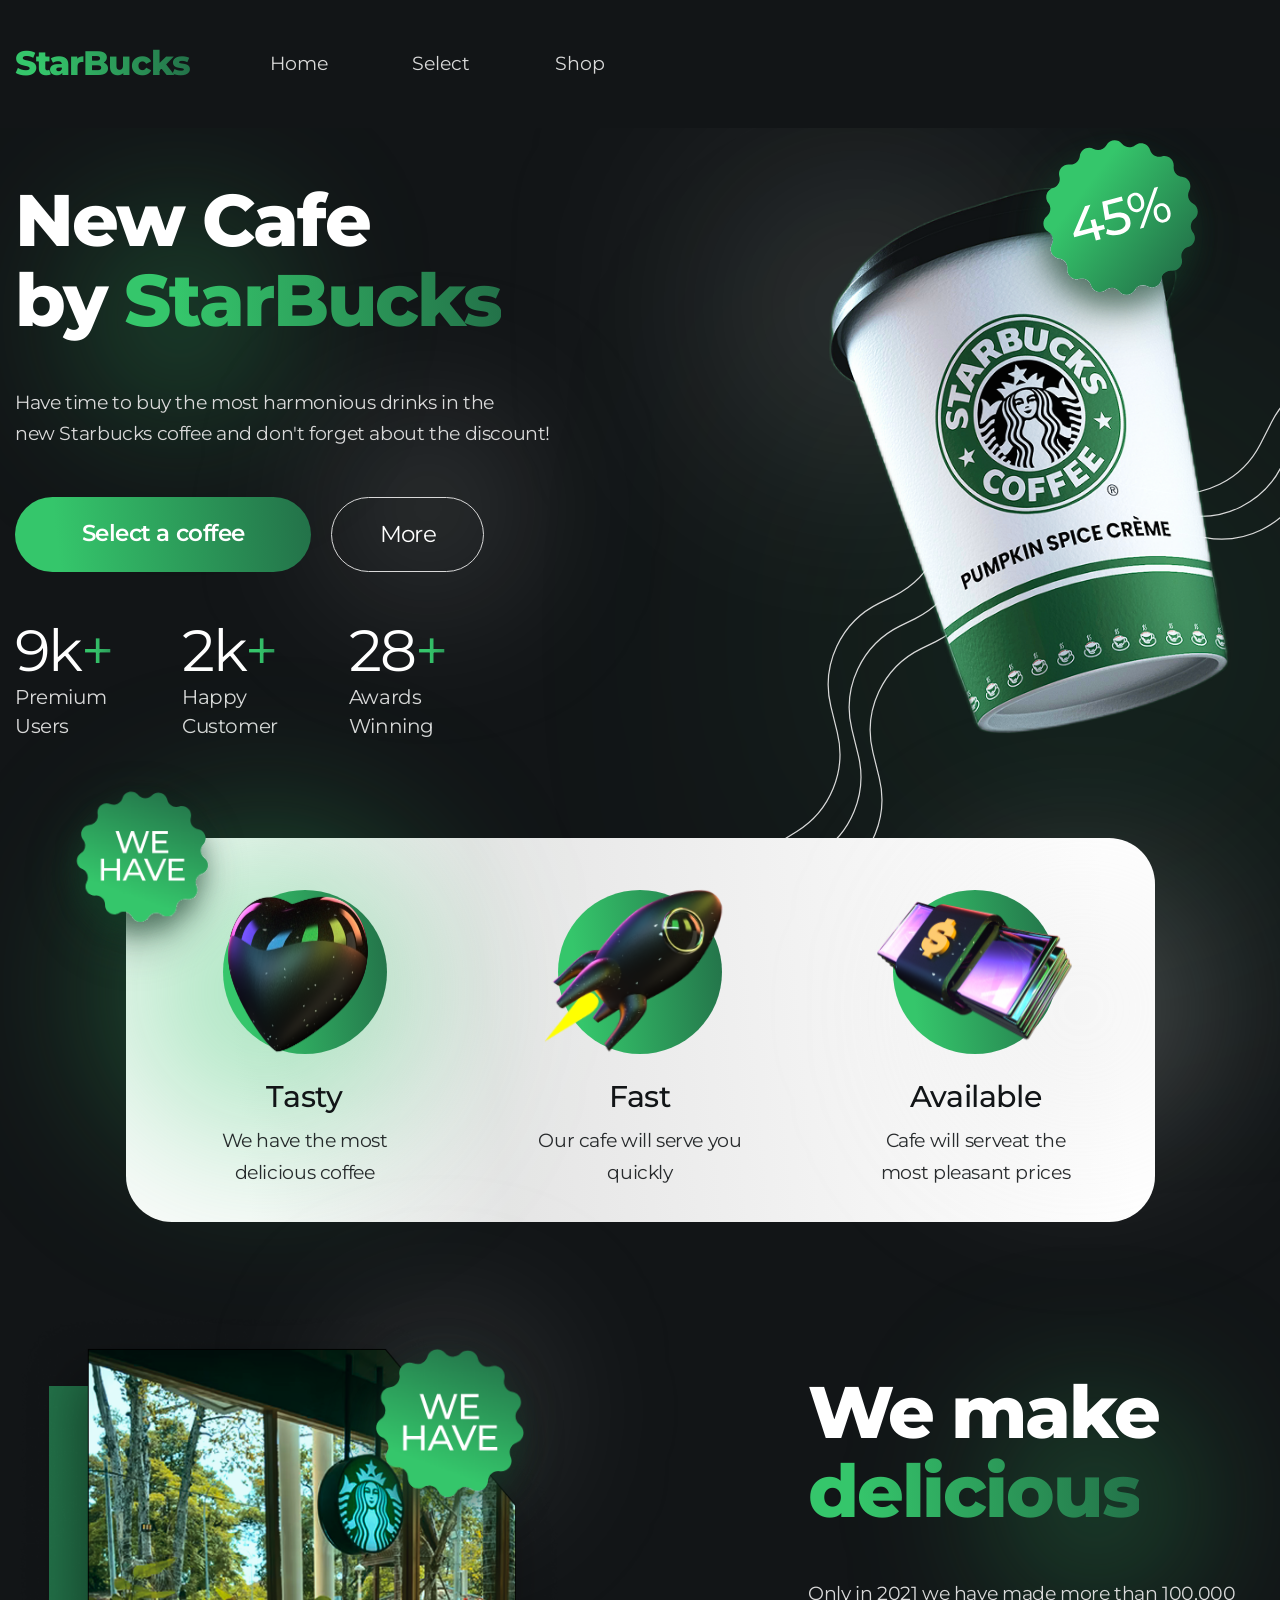
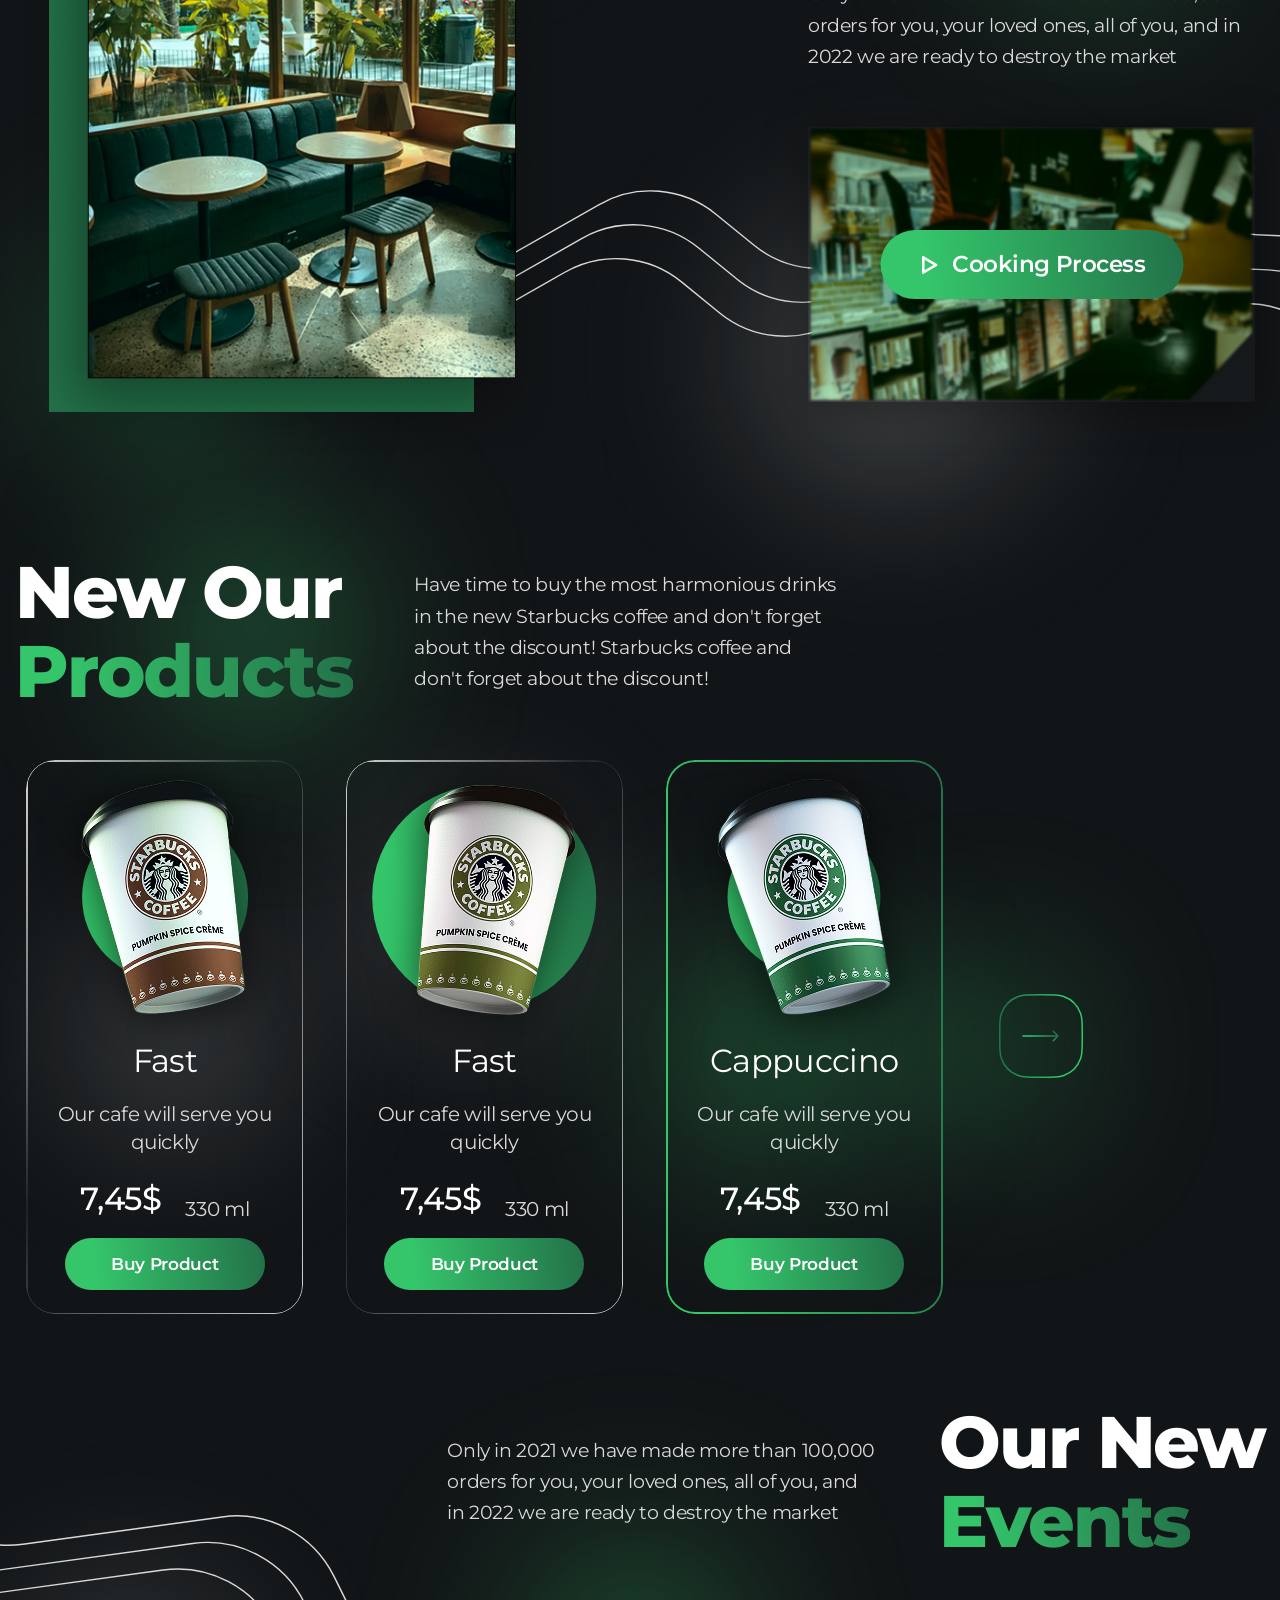
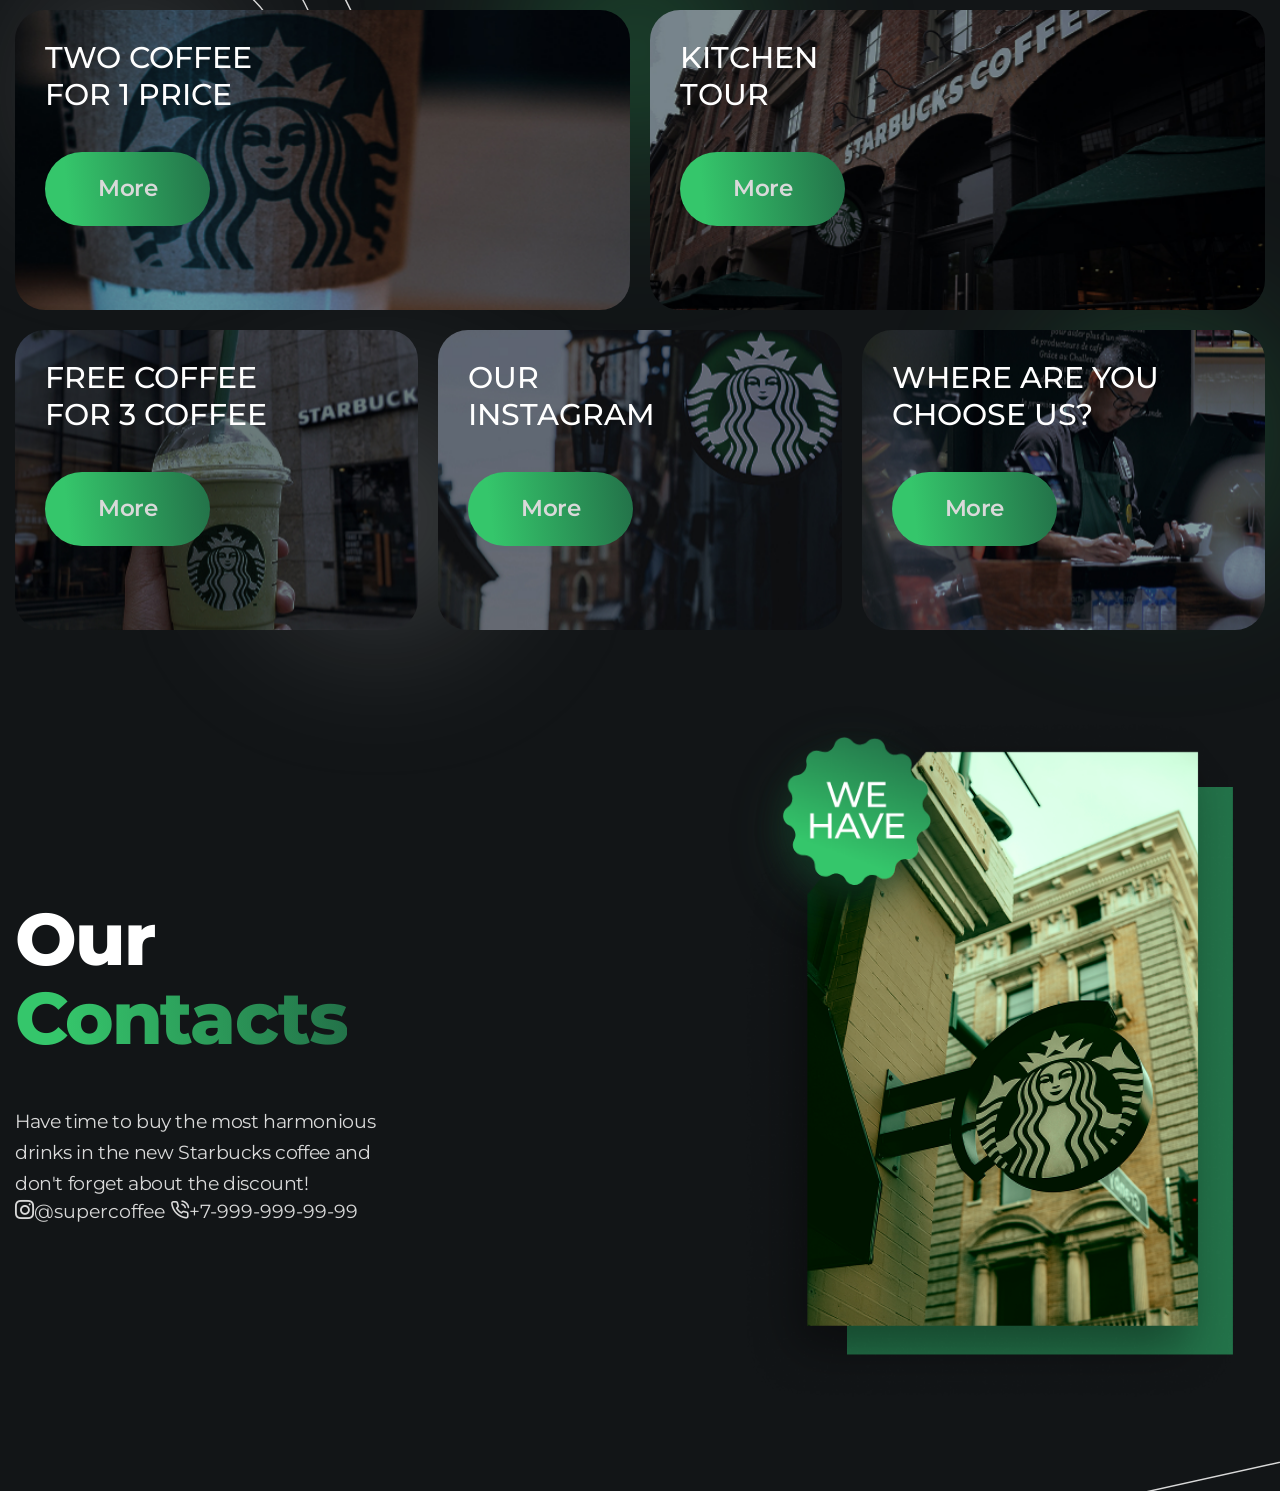
==== commit 976f6095: "add style contacts" ====
--- a/index.html
+++ b/index.html
@@ -539,7 +539,7 @@
 				<section class="contacts">
           <div class="contacts__container">
 						<div class="contacts__content content-contacts">
-              <div class="content-contacts--block__header block__header">
+              <div class="content-contacts-block__header block__header">
                 <h2 class="block__header-title title">
                   Our <br/> <span>Contacts</span>
                 </h2>
@@ -572,7 +572,6 @@
                 <img src="./images/services/decor.svg" alt="decor" />
               </div>
             </div>
-            
           </div>
         </section>
       </main>
--- a/scss/main.css
+++ b/scss/main.css
@@ -1 +1 @@
-@import"https://fonts.googleapis.com/css2?family=Montserrat:wght@300;400;500;600;700;800;900&display=swap";@import"/scss/main.css";@import"https://fonts.googleapis.com/css2?family=Montserrat:wght@300;400;500;600;700;800;900&display=swap";@import"../css/main.css";@font-face{font-family:"icomoon";src:url("../font-icons/icomoon.eot?j24rxu");src:url("../font-icons/icomoon.eot?j24rxu#iefix") format("embedded-opentype"),url("../font-icons/icomoon.ttf?j24rxu") format("truetype"),url("../font-icons/icomoon.woff?j24rxu") format("woff"),url("../font-icons/icomoon.svg?j24rxu#icomoon") format("svg");font-weight:normal;font-style:normal;font-display:block}[class^=icon-]::before,[class*=" icon-"]::before{font-family:"icomoon" !important;speak:never;font-style:normal;font-weight:normal;font-variant:normal;text-transform:none;line-height:1;-webkit-font-smoothing:antialiased;-moz-osx-font-smoothing:grayscale}.icon-play:before{content:""}.icon-phone:before{content:""}.icon-arrow:before{content:""}.icon-instagram:before{content:""}:root{--background: #121517;--background-gradient: linear-gradient(263.46deg, #237249 1.41%, #35c66b 85.05%)}.icon-menu{position:fixed}@media(max-width: 767.98px){.icon-menu{display:block;position:relative;flex:0 0 2.625rem;width:2.625rem;height:1.125rem;cursor:pointer;z-index:10}.icon-menu span,.icon-menu::before,.icon-menu::after{content:"";transition:all .5s ease 0s;left:0;position:absolute;width:100%;height:2px;background-image:var(--background-gradient)}.icon-menu::before{top:0}.icon-menu::after{bottom:0}.icon-menu span{top:calc(55% - 1px);transform:scale(1) translate(0px, -55%)}}.menu-open .icon-menu::before{transform:rotate(-45deg);top:calc(50% - 1px);background-image:var(--background-gradient)}.menu-open .icon-menu::after{transform:rotate(45deg);bottom:calc(50% - 1px);background-image:var(--background-gradient)}.menu-open span{left:50%;width:0;background-image:var(--background-gradient)}@media(max-width: 767.98px){.menu{flex:0 0 auto;display:flex;justify-content:flex-end}.menu__body{position:fixed;top:0;left:-100%;width:100%;height:100%;background-color:var(--background);padding:100px 15px 50px 15px;transition:left .5s ease 0s;overflow:auto;z-index:4}.menu__body::before{content:"";position:fixed;width:100%;top:0;left:-100%;height:3.75rem;background-color:var(--background);transition:left .5s ease 0s;z-index:4}}.menu-open .menu__body{left:0}.menu-open .menu__body::before{left:0}.menu-open body{overflow:hidden}.wrapper{min-height:100%;display:flex;flex-direction:column;overflow:clip}.wrapper>main{flex-grow:1}[class*=__container]{max-inline-size:82.75rem;margin-inline:auto;padding-inline:.9375rem}:root{--font-family: "Montserrat", sans-serif;--primary: #d9d9d9;--white: #fff;--background: #121517;--background-gradient: linear-gradient(263.46deg, #237249 1.41%, #35c66b 85.05%)}body{font-family:var(--font-family);color:var(--primary);background-color:var(--background);font-size:calc(16px + 4 * ((100vw - 320px) / 1192))}.header-block__container{display:flex;flex-direction:column;gap:2.5rem}.block__header{display:grid;gap:calc(20px + 34 * ((100vw - 320px) / 1192))}@media(min-width: 47.9988rem){.block__header--row{display:flex;align-items:center;gap:calc(20px + 52 * ((100vw - 320px) / 1192))}}@media(min-width: 47.9988rem){.block__header--row-rev{display:flex;flex-direction:row-reverse;align-items:center;gap:calc(20px + 52 * ((100vw - 320px) / 1192))}}.title{font-weight:800;font-size:calc(42px + 38 * ((100vw - 320px) / 1192));line-height:1.09;letter-spacing:-0.03em;color:var(--white)}.title span{background:var(--background-gradient);background-clip:text;-webkit-background-clip:text;-webkit-text-fill-color:rgba(0,0,0,0)}@media(max-width: 47.9988rem){.title br{display:none}}.text{line-height:1.63;letter-spacing:-0.02em}.text P:not(:last-child){margin-bottom:.625rem}@media(max-width: 47.9988rem){.text br{display:none}}@media(min-width: 47.9988rem){.text--row{max-width:26.875rem}}.buttons-block__button{display:grid;grid-auto-flow:column;justify-content:start;gap:1.875rem}@media(max-width: 47.9988rem){.buttons-block__button{display:flex;justify-content:center;align-items:center;flex-wrap:wrap;text-align:center}}.button{padding-inline:calc(20px + 58 * ((100vw - 320px) / 1192));padding-block:1.25rem;max-height:4.6875rem;font-size:calc(20px + 4 * ((100vw - 320px) / 1192));line-height:1.46;border-radius:5.1875rem;font-weight:600;letter-spacing:-0.02em;color:var(--white);background:var(--background-gradient);transition:box-shadow .4s,transform .4s}.button:hover{box-shadow:0 0 20px rgba(53,198,107,.7),0 0 40px rgba(53,198,107,.4)}@media(max-width: 47.9988rem){.button{width:100%}}.button--dark{padding-inline:calc(20px + 34 * ((100vw - 320px) / 1192));font-weight:400;letter-spacing:-0.03em;background-color:var(--background);background:rgba(0,0,0,0);border:.0625rem solid var(--primary);transition:all .5s}.button--dark:hover{color:var(--background);background-color:var(--primary)}.button--buy{padding-inline:calc(20px + 18 * ((100vw - 320px) / 1192));padding-block:.875rem;max-height:3.375rem;font-size:1.0625rem;display:flex;justify-content:center;align-items:center;border-radius:3.75rem}.figure__container{padding-bottom:100px}.figure__label{display:flex;gap:2.5rem;width:178px;height:178px}.figure__shape{display:block;width:100%;height:100%;-o-object-fit:contain;object-fit:contain;animation:figure-pulse 3s ease-in-out infinite;transform-origin:50% 50%;will-change:transform;filter:drop-shadow(-4px 13px 22px rgba(20, 62, 40, 0.46))}@keyframes figure-pulse{0%,100%{transform:scale(1)}50%{transform:scale(1.08)}}.figure__shape-2{display:block;width:178px;height:178px;-o-object-fit:contain;object-fit:contain;animation:figure-sway 5s ease-in-out infinite;transform-origin:50% 100%;will-change:transform;filter:drop-shadow(-4px 13px 22px rgba(20, 62, 40, 0.46))}@keyframes figure-sway{0%,100%{transform:rotate(-8deg)}50%{transform:rotate(8deg)}}.wrapper{min-height:100%;display:flex;flex-direction:column;overflow:clip}.wrapper>main{flex-grow:1}[class*=__container]{max-inline-size:82.8125rem;margin-inline:auto;padding-inline:.9375rem}:root{--font-family: "Montserrat", sans-serif;--primary: #d9d9d9;--white: #fff;--background: #121517;--background-gradient: linear-gradient(263.46deg, #237249 1.41%, #35c66b 85.05%);--background-white: linear-gradient(264.52deg, #fff 5.07%, #e5e5e5 64.2%, #fbfbfb 88.34%);--color-text: rgba(18, 21, 23, 0.9)}body{font-family:var(--font-family);color:var(--primary);background-color:var(--background);font-size:calc(16px + 4 * ((100vw - 320px) / 1192))}.header{position:fixed;width:100%;top:0;left:0;z-index:100;background-color:var(--background);transition:all .5s}.header__container{display:flex;align-items:center;gap:calc(20px + 75 * ((100vw - 320px) / 1192));min-height:calc(80px + 55 * ((100vw - 320px) / 1192));padding-block:calc(34px + 14 * ((100vw - 320px) / 1192))}@media(max-width: 47.9988rem){.header__container{justify-content:space-between}}.header__logo{font-weight:800;font-size:calc(22px + 15 * ((100vw - 320px) / 1192));line-height:1.09;letter-spacing:-0.03em;background:var(--background-gradient);background-clip:text;-webkit-background-clip:text;-webkit-text-fill-color:rgba(0,0,0,0);z-index:10;transition:filter .4s ease}.header__logo:hover{filter:drop-shadow(0 0 0.75rem rgba(53, 198, 107, 0.6))}.menu-header__list{display:flex;flex-wrap:wrap;justify-content:center;align-items:center;gap:calc(40px + 55 * ((100vw - 320px) / 1192))}@media(max-width: 47.9988rem){.menu-header__list{flex-direction:column;align-items:end}}.menu-header__item{font-size:1.1875rem;text-shadow:0 4px 4px 0 rgba(0,0,0,.25)}.menu-header__item a{transition:color .5s ease;color:var(--primary)}.menu-header__item a:hover{color:#35c66b}@media(max-width: 47.9988rem){.menu-header__item{font-size:24px}}.hero{padding-top:calc(150px + 39 * ((100vw - 320px) / 1192));padding-bottom:calc(40px + 71 * ((100vw - 320px) / 1192));position:relative}.hero__container{position:relative;display:flex;justify-content:space-between;gap:2rem}@media(max-width: 47.9988rem){.hero__container{flex-direction:column-reverse;align-items:center}}.hero__header,.hero__image{position:relative;z-index:1}.hero__image{position:relative;width:100%;max-width:29.5rem;aspect-ratio:1/1}.hero__image::before,.hero__image::after{content:"";position:absolute;border-radius:100%;pointer-events:none;z-index:0}@media(max-width: 47.9988rem){.hero__image::before,.hero__image::after{display:none}}.hero__image::before{width:229px;height:229px;top:2%;left:-10%;background:rgba(217,217,217,.3);filter:blur(124.04px)}.hero__image::after{width:20.25rem;height:20.25rem;right:0;bottom:-10%;background:linear-gradient(267.2deg, rgba(35, 114, 73, 0.35) 20.73%, rgba(53, 198, 107, 0.33) 22.81%);filter:blur(175.5px)}.hero__image-img{position:relative;z-index:1;width:100%;height:100%}.hero__image-img>img:first-child{display:block;width:100%;height:100%;-o-object-fit:contain;object-fit:contain}.hero__image-img>img:nth-child(2){position:relative;z-index:1;display:block;width:100%;height:100%;-o-object-fit:contain;object-fit:contain}.hero .figure__shape-2{--tx: 0%;--ty: 0%;position:absolute;top:-15%;right:5%;width:calc(168px + 90 * ((100vw - 320px) / 1192));height:calc(168px + 90 * ((100vw - 320px) / 1192));-o-object-fit:contain;object-fit:contain;z-index:2;pointer-events:none;filter:drop-shadow(-4px 13px 22px rgba(20, 62, 40, 0.46));animation:figure-sway 3s ease-in-out infinite;transform-origin:50% 100%;will-change:transform;translate:var(--tx) var(--ty)}@media(max-width: 991.9808px){.hero .figure__shape-2{--tx: -20%;--ty: 70%}}@media(max-width: 991.9808px){.hero .figure__shape-2{--tx: -10%;--ty: 50%}}@media(max-width: 940.9808px){.hero .figure__shape-2{--tx: -20%;--ty: 100%}}@media(max-width: 47.9988rem){.hero .figure__shape-2{--tx: -40%;--ty: 0%}}@media(max-width: 29.9988rem){.hero .figure__shape-2{--ty: 15%}}@media(max-width: 400.9808px){.hero .figure__shape-2{--tx: 0%;--ty: 5%}}@media(prefers-reduced-motion: reduce){.hero .figure__shape-2{animation:none}}.hero__bg-decoration{position:absolute;top:85%;left:50%;width:150%;height:150%;transform:translate(-50%, -50%);background:url("../images/main/main-bg.svg") center center no-repeat;background-size:contain;z-index:0;pointer-events:none}@media(max-width: 47.9988rem){.hero__bg-decoration{width:120%;height:100%;opacity:.5}}.header-main{display:flex;flex-direction:column;gap:calc(20px + 34 * ((100vw - 320px) / 1192));position:relative;isolation:isolate}.header-main::before,.header-main::after{content:"";position:absolute;border-radius:50%;pointer-events:none;z-index:-1;background:radial-gradient(circle, rgba(53, 198, 107, 0.55) 0%, rgba(53, 198, 107, 0.35) 20%, rgba(53, 198, 107, 0) 45%);filter:blur(80px);transform:translateZ(0);-webkit-backface-visibility:hidden;backface-visibility:hidden}@media(max-width: 47.9988rem){.header-main::before,.header-main::after{display:none}}.header-main::before{width:24rem;height:24rem;left:-5%;top:-10%}.header-main::after{width:22rem;height:22rem;bottom:10%;right:-10%;background:radial-gradient(circle, rgba(217, 217, 217, 0.4) 0%, rgba(217, 217, 217, 0.2) 20%, rgba(217, 217, 217, 0) 45%)}.header-main__buttons{display:flex;flex-wrap:wrap;gap:1.25rem}.header-main__button{text-align:center}.stats{display:flex;flex-wrap:wrap;gap:calc(20px + 26 * ((100vw - 320px) / 1192))}@media(max-width: 47.9988rem){.stats{justify-content:center}}.item-stats{max-width:7.875rem}.item-stats__value{font-size:calc(42px + 20 * ((100vw - 320px) / 1192));line-height:1.09;letter-spacing:-0.03em;color:var(--white)}.item-stats__value span:nth-child(2){background:linear-gradient(266.83deg, #237249 -35.11%, #35c66b 57.94%);background-clip:text;-webkit-background-clip:text;-webkit-text-fill-color:rgba(0,0,0,0)}.item-stats__text{font-size:1.25rem;line-height:1.44;letter-spacing:-0.02em}.services{position:relative;z-index:2;padding-bottom:calc(40px + 60 * ((100vw - 320px) / 1192))}.services__container{display:flex;flex-direction:column;justify-content:center;align-items:center;padding-inline:calc(10px + 70 * ((100vw - 320px) / 1192))}.services__figure{position:absolute;top:-21%;left:-8%;width:calc(192px + 10 * ((100vw - 320px) / 1192));height:calc(192px + 10 * ((100vw - 320px) / 1192));-o-object-fit:contain;object-fit:contain;z-index:2;pointer-events:none;filter:drop-shadow(-4px 13px 22px rgba(20, 62, 40, 0.46));transform-origin:50% 100%;will-change:transform}@media(max-width: 932.9808px){.services__figure{top:-12%;left:-4%}}@media(max-width: 52.6863rem){.services__figure{width:clamp(6.25rem,50%,9.375rem)}}@media(max-width: 600.9808px){.services__figure{top:-12%;left:-7%}}@media(max-width: 479.9808px){.services__figure{top:-10%;left:-7%}}@media(prefers-reduced-motion: reduce){.services .figure__shape-2{animation:none}}.services__items{position:relative;max-width:64.3125rem;padding-inline:calc(10px + 68 * ((100vw - 320px) / 1192));padding-block:calc(10px + 30 * ((100vw - 320px) / 1192));border-radius:2.875rem;background:var(--background-white);display:grid;width:100%;gap:calc(20px + 108 * ((100vw - 320px) / 1192));grid-template-columns:repeat(auto-fill, minmax(200px, 1fr));position:relative;isolation:isolate}.services__items::before,.services__items::after{content:"";position:absolute;border-radius:50%;pointer-events:none;z-index:-1;background:radial-gradient(circle, rgba(53, 198, 107, 0.55) 0%, rgba(53, 198, 107, 0.35) 40%, rgba(53, 198, 107, 0) 75%);filter:blur(80px);transform:translateZ(0);-webkit-backface-visibility:hidden;backface-visibility:hidden}@media(max-width: 47.9988rem){.services__items::before,.services__items::after{display:none}}.services__items::before{width:24rem;height:24rem;left:-5%;top:-10%}.services__items::after{width:22rem;height:22rem;bottom:10%;right:-10%;background:radial-gradient(circle, rgba(217, 217, 217, 0.4) 0%, rgba(217, 217, 217, 0.2) 40%, rgba(217, 217, 217, 0) 75%)}.item-service{display:flex;flex-direction:column;justify-content:center;align-items:center;line-height:1.63;letter-spacing:-0.02em;text-align:center}.item-service__icon{position:relative;width:100%;max-width:200px;aspect-ratio:1/1;margin-inline:auto}.item-service__icon::before{content:"";position:absolute;inset:9%;border-radius:50%;background:var(--background-gradient);z-index:0}.item-service__icon img{position:relative;z-index:1;width:100%;height:100%;-o-object-fit:contain;object-fit:contain}.item-service__title{font-weight:500;font-size:calc(24px + 8 * ((100vw - 320px) / 1192));color:var(--background);margin-bottom:.25rem}.item-service__text{font-size:calc(16px + 4 * ((100vw - 320px) / 1192));color:var(--color-text)}.make{padding-bottom:calc(40px + 60 * ((100vw - 320px) / 1192));position:relative;z-index:2}.make__container{display:flex;justify-content:space-between;align-items:center;gap:1.25rem}@media(max-width: 61.9988rem){.make__container{flex-direction:column;align-items:start}}@media(max-width: 47.9988rem){.make__container{align-items:center}}.make__images{position:relative;z-index:1;flex:0 0 34.25rem;max-width:34.25rem;aspect-ratio:548/754}@media(max-width: 61.9988rem){.make__images{flex:1 1 auto;width:100%}}.make__bg-decoration{position:absolute;top:23%;right:-160%;width:200%;height:132%;background:url("../images/make/make-main-bg.svg") center right no-repeat;background-size:contain;z-index:0;pointer-events:none}@media(max-width: 61.9988rem){.make__bg-decoration{width:180%;top:5%;opacity:.5}}@media(max-width: 47.9988rem){.make__bg-decoration{right:-50%;opacity:.3}}.images-make{isolation:isolate}.images-make::before,.images-make::after{content:"";position:absolute;border-radius:50%;pointer-events:none;z-index:-1;background:radial-gradient(circle, rgba(53, 198, 107, 0.55) 0%, rgba(53, 198, 107, 0.35) 20%, rgba(53, 198, 107, 0) 45%);filter:blur(80px);transform:translateZ(0);-webkit-backface-visibility:hidden;backface-visibility:hidden}@media(max-width: 47.9988rem){.images-make::before,.images-make::after{display:none}}.images-make::before{width:24rem;height:24rem;bottom:-10%;left:-10%}.images-make::after{width:22rem;height:22rem;top:-10%;right:-10%;background:radial-gradient(circle, rgba(217, 217, 217, 0.4) 0%, rgba(217, 217, 217, 0.2) 20%, rgba(217, 217, 217, 0) 45%)}.images-make__item{position:absolute}.images-make__item img{display:block;width:100%;height:100%;-o-object-fit:contain;object-fit:contain}.images-make__item-1{top:0;right:0;width:calc(150px + 95 * ((100vw - 320px) / 1192));height:calc(150px + 95 * ((100vw - 320px) / 1192));z-index:3;animation:figure-pulse 3s ease-in-out infinite;transform-origin:50% 50%;will-change:transform;filter:drop-shadow(-4px 13px 22px rgba(20, 62, 40, 0.46))}.images-make__item-2{top:0;left:0;width:100%;height:100%;z-index:2;-webkit-clip-path:polygon(0 0, 85% 0, 100% 15%, 100% 100%, 0 100%);clip-path:polygon(0 0, 85% 0, 100% 15%, 100% 100%, 0 100%)}.images-make__item-3{top:10%;left:5%;width:80%;height:83%;z-index:1}.content-make{position:relative;z-index:1;max-width:28.5625rem}@media(min-width: 61.9988rem){.content-make{flex:0 1 auto;width:100%}}@media(max-width: 61.9988rem){.content-make{display:flex;gap:1.25rem;width:100%;max-width:100%}}@media(max-width: 61.9988rem)and (min-width: 61.9988rem){.content-make .content-make--block__header{max-width:457px}}@media(max-width: 47.9988rem){.content-make{flex-wrap:wrap;justify-content:center}}.content-make::before,.content-make::after{content:"";position:absolute;border-radius:50%;pointer-events:none;z-index:0;background:radial-gradient(circle, rgba(53, 198, 107, 0.55) 0%, rgba(53, 198, 107, 0.35) 20%, rgba(53, 198, 107, 0) 45%);filter:blur(80px);will-change:transform;-webkit-backface-visibility:hidden;backface-visibility:hidden}@media(max-width: 47.9988rem){.content-make::before,.content-make::after{display:none}}.content-make::before{width:24rem;height:24rem;right:-5%;top:-10%}.content-make::after{width:22rem;height:22rem;bottom:-20%;left:-20%;background:radial-gradient(circle, rgba(217, 217, 217, 0.4) 0%, rgba(217, 217, 217, 0.2) 40%, rgba(217, 217, 217, 0) 75%)}.content-make>*{position:relative;z-index:1}.content-make__media{position:relative;width:100%;overflow:hidden;cursor:pointer;background:rgba(217,217,217,.02);box-shadow:0 4px 41px 0 rgba(0,0,0,.39)}@media(min-width: 61.9988rem){.content-make__media{max-width:27.9375rem;aspect-ratio:447/275}}.content-make__preview{display:block;width:100%;height:100%;-o-object-fit:cover;object-fit:cover;transition:opacity .5s ease,visibility .5s ease}.content-make__button{position:absolute;top:50%;left:50%;transform:translate(-50%, -50%);z-index:2;white-space:nowrap;display:flex;align-items:center;gap:.75rem;transition:opacity .5s ease,visibility .5s ease,box-shadow .4s,transform .4s;padding-inline:calc(20px + 22 * ((100vw - 320px) / 1192));padding-block:calc(10px + 10 * ((100vw - 320px) / 1192))}.content-make__video{position:absolute;top:0;left:0;width:100%;height:100%;border:none;z-index:3;opacity:0;visibility:hidden;transition:opacity .5s ease,visibility .5s ease}.content-make.is-playing .content-make__video{opacity:1;visibility:visible}.content-make.is-playing .content-make__preview,.content-make.is-playing .content-make__button{opacity:0;visibility:hidden;pointer-events:none}.content-make--block__header{padding-bottom:calc(20px + 43 * ((100vw - 320px) / 1192))}.our{padding-bottom:calc(40px + 60 * ((100vw - 320px) / 1192))}.our__container{position:relative;overflow:visible}.our__inner-container{display:flex;align-items:center;gap:calc(10px + 44 * ((100vw - 320px) / 1192))}@media(max-width: 47.9988rem){.our__inner-container{flex-direction:column;text-align:center}}.our__inner-container::before,.our__inner-container::after{content:"";position:absolute;border-radius:50%;pointer-events:none;z-index:-1;background:radial-gradient(circle, rgba(53, 198, 107, 0.55) 0%, rgba(53, 198, 107, 0.35) 20%, rgba(53, 198, 107, 0) 55%);filter:blur(80px);transform:translateZ(0);-webkit-backface-visibility:hidden;backface-visibility:hidden}@media(max-width: 47.9988rem){.our__inner-container::before,.our__inner-container::after{display:none}}.our__inner-container::before{width:24rem;height:24rem;top:40%;right:25%}.our__inner-container::after{width:22rem;height:22rem;top:40%;left:0%;background:radial-gradient(circle, rgba(217, 217, 217, 0.4) 0%, rgba(217, 217, 217, 0.2) 30%, rgba(217, 217, 217, 0) 45%)}.our__slider{margin-inline:0;width:100%}@media(min-width: 61.9988rem){.our__slider{max-width:939px}}@media(max-width: 960.9808px){.our__slider{max-width:639px}}.our__slide{flex-shrink:0;max-width:100%;height:auto;display:flex;justify-content:center;cursor:pointer}@media(min-width: 61.9988rem){.our__slide{width:17.3125rem}}.our__controls{flex-shrink:0}.our__controls::before{content:"";position:absolute;border-radius:50%;pointer-events:none;z-index:-1;background:radial-gradient(circle, rgba(53, 198, 107, 0.55) 0%, rgba(53, 198, 107, 0.35) 20%, rgba(53, 198, 107, 0) 35%);filter:blur(80px);transform:translateZ(0);-webkit-backface-visibility:hidden;backface-visibility:hidden}@media(max-width: 47.9988rem){.our__controls::before{display:none}}.our__controls::before{width:24rem;height:24rem;top:40%;right:8%}.our__arrow{display:inline-flex;align-items:center;justify-content:center;width:84px;height:84px;padding:0;border:none;background:rgba(0,0,0,0);border-radius:50%;cursor:pointer;transition:filter .45s ease,transform .45s ease}.our__arrow img{display:block;width:100%;height:100%;transition:transform .45s ease;pointer-events:none}.our__arrow:hover{filter:drop-shadow(0 0 8px rgba(53, 198, 107, 0.75)) drop-shadow(0 0 22px rgba(53, 198, 107, 0.45))}.our__arrow:hover img{transform:scale(1.06)}.our__arrow:active{transform:scale(0.95);filter:drop-shadow(0 0 4px rgba(53, 198, 107, 0.8))}.our__arrow:focus-visible{outline:2px solid #35c66b;outline-offset:4px}.our-block__header{margin-bottom:calc(30px + 24 * ((100vw - 320px) / 1192))}.our-block__header::before,.our-block__header::after{content:"";position:absolute;border-radius:50%;pointer-events:none;z-index:-1;background:radial-gradient(circle, rgba(53, 198, 107, 0.55) 0%, rgba(53, 198, 107, 0.35) 20%, rgba(53, 198, 107, 0) 55%);filter:blur(80px);transform:translateZ(0);-webkit-backface-visibility:hidden;backface-visibility:hidden}@media(max-width: 47.9988rem){.our-block__header::before,.our-block__header::after{display:none}}.our-block__header::before{width:24rem;height:24rem;top:-15%;right:65%}.our-block__header::after{width:22rem;height:22rem;top:25%;left:23%;background:radial-gradient(circle, rgba(217, 217, 217, 0.4) 0%, rgba(217, 217, 217, 0.2) 30%, rgba(217, 217, 217, 0) 45%)}.item-our{position:relative;display:flex;flex-direction:column;align-items:center;text-align:center;width:277px;height:554px;box-sizing:border-box;padding:17px 20px 24px;border-radius:1.8125rem;background:rgba(0,0,0,0)}.item-our::after{content:"";position:absolute;inset:0;border-radius:inherit;padding:.0844rem;background:linear-gradient(117.87deg, #dadada 0%, rgba(218, 218, 218, 0.07) 41.761%, #dadada 100%);-webkit-mask:linear-gradient(#fff 0 0) content-box,linear-gradient(#fff 0 0);mask:linear-gradient(#fff 0 0) content-box,linear-gradient(#fff 0 0);-webkit-mask-composite:xor;mask-composite:exclude;pointer-events:none;z-index:2}.item-our::before{content:"";position:absolute;inset:0;border-radius:inherit;padding:.125rem;background:var(--background-gradient);-webkit-mask:linear-gradient(#fff 0 0) content-box,linear-gradient(#fff 0 0);mask:linear-gradient(#fff 0 0) content-box,linear-gradient(#fff 0 0);-webkit-mask-composite:xor;mask-composite:exclude;pointer-events:none;z-index:3;opacity:0;transition:opacity .4s ease}.item-our:hover::before{opacity:1}.item-our.is-active::before{opacity:1}.item-our>*{position:relative;z-index:1}.item-our:hover::after{background:var(--background-gradient);padding:.125rem}.item-our.is-active::after{background:var(--background-gradient);padding:.125rem}.item-our__image{position:relative;flex:0 0 auto;display:flex;align-items:center;justify-content:center;height:240px;margin-bottom:.75rem}.item-our__image::before{content:"";position:absolute;width:85%;aspect-ratio:1/1;top:50%;left:50%;transform:translate(-50%, -50%);border-radius:50%;background:var(--background-gradient);z-index:0}.item-our__image img{position:relative;z-index:1;width:auto;height:auto;-o-object-fit:contain;object-fit:contain;filter:drop-shadow(0 4px 20px rgba(0, 0, 0, 0.6));transition:scale .5s}.item-our__image img:hover{scale:1.02}.item-our__body{display:flex;flex-direction:column;flex:1 1 auto;width:100%}.item-our__header{flex:1 1 auto;display:flex;flex-direction:column;justify-content:center;margin-bottom:.4375rem}.item-our__title{font-size:32px;line-height:1.3;letter-spacing:-0.02em;color:var(--white);transition:color .5s ease}.item-our__title:hover{color:#35c66b}.item-our__title:not(:last-child){margin-bottom:18px}.item-our__text{font-size:1.25rem;line-height:1.4;letter-spacing:-0.02em}.item-our__footer{margin-top:auto;display:flex;flex-direction:column;align-items:center;gap:.75rem;width:100%}.item-our__category{display:flex;justify-content:center;align-items:flex-end;gap:1.5rem;width:100%}.item-our__button{width:100%;max-width:200px}.category-our{line-height:1.63;letter-spacing:-0.02em}.category-our__price{font-weight:500;font-size:2rem;color:var(--white)}.category-our__volume{font-size:1.25rem}.swiper-slide.is-last-visible .item-our::after{background:var(--background-gradient);padding:.125rem}.events{padding-bottom:calc(40px + 60 * ((100vw - 320px) / 1192))}.events__container{position:relative}.events__gallery{display:grid;gap:1.25rem;grid-template-columns:repeat(6, 1fr)}@media(max-width: 61.9988rem)and (min-width: 47.9988rem){.events__gallery{grid-template-columns:repeat(2, 1fr)}}@media(max-width: 47.9988rem){.events__gallery{grid-template-columns:1fr}}.events__bg-decoration{position:absolute;top:17%;left:10%;width:40%;height:40%;transform:translate(-50%, -50%);background:url("../images/events/events-bg.svg") center center no-repeat;background-size:contain;z-index:0;pointer-events:none}@media(max-width: 47.9988rem){.events__bg-decoration{width:150%;height:150%;opacity:.5}}.events-block__header{margin-bottom:calc(30px + 24 * ((100vw - 320px) / 1192));position:relative}.events-block__header::before,.events-block__header::after{content:"";position:absolute;border-radius:50%;pointer-events:none;z-index:-1;background:radial-gradient(circle, rgba(53, 198, 107, 0.55) 0%, rgba(53, 198, 107, 0.35) 20%, rgba(53, 198, 107, 0) 55%);filter:blur(80px);transform:translateZ(0);-webkit-backface-visibility:hidden;backface-visibility:hidden}@media(max-width: 47.9988rem){.events-block__header::before,.events-block__header::after{display:none}}.events-block__header::before{width:24rem;height:24rem;top:35%;right:35%}.events-block__header::after{width:22rem;height:22rem;top:70%;left:-5%;background:radial-gradient(circle, rgba(217, 217, 217, 0.4) 0%, rgba(217, 217, 217, 0.2) 30%, rgba(217, 217, 217, 0) 45%)}.gallery-events{position:relative}.gallery-events::before,.gallery-events::after{content:"";position:absolute;border-radius:50%;pointer-events:none;z-index:-1;background:radial-gradient(circle, rgba(53, 198, 107, 0.55) 0%, rgba(53, 198, 107, 0.35) 20%, rgba(53, 198, 107, 0) 55%);filter:blur(80px);transform:translateZ(0);-webkit-backface-visibility:hidden;backface-visibility:hidden}@media(max-width: 47.9988rem){.gallery-events::before,.gallery-events::after{display:none}}.gallery-events::before{width:24rem;height:24rem;bottom:0%;right:-7%}.gallery-events::after{width:22rem;height:22rem;bottom:-10%;left:15%;background:radial-gradient(circle, rgba(217, 217, 217, 0.4) 0%, rgba(217, 217, 217, 0.2) 40%, rgba(217, 217, 217, 0) 45%)}.gallery-events__item{position:relative;border-radius:1.875rem;overflow:hidden;min-height:18.75rem;isolation:isolate;transform:translateZ(0);cursor:pointer;display:flex;flex-direction:column}.gallery-events__item:nth-child(1),.gallery-events__item:nth-child(2){grid-column:span 3}.gallery-events__item:nth-child(3),.gallery-events__item:nth-child(4),.gallery-events__item:nth-child(5){grid-column:span 2}.gallery-events__item:hover .gallery-events__image img{transform:scale(1.05) translateZ(0)}@media(max-width: 61.9988rem)and (min-width: 47.9988rem){.gallery-events__item{grid-column:span 1 !important}}@media(max-width: 47.9988rem){.gallery-events__item{grid-column:auto !important}}.gallery-events__content{position:relative;z-index:1;padding:30px;display:flex;flex-direction:column;height:100%}.gallery-events__title{font-weight:500;font-size:calc(24px + 8 * ((100vw - 320px) / 1192));line-height:1.2;color:var(--white);margin-bottom:1rem;margin-bottom:calc(15px + 29 * ((100vw - 320px) / 1192))}@media(max-width: 47.9988rem){.gallery-events__title{text-align:center}.gallery-events__title br{display:none}}.gallery-events__button{color:var(--primary);padding-inline:3.3125rem;display:inline-flex;width:-moz-fit-content;width:fit-content}@media(max-width: 47.9988rem){.gallery-events__button{display:flex;width:100%;justify-content:center;margin-top:auto}}.gallery-events__image{position:absolute;top:0;left:0;width:100%;height:100%;z-index:0;overflow:hidden}.gallery-events__image img{width:100%;height:100%;-o-object-fit:cover;object-fit:cover;display:block;transition:transform .5s ease;will-change:transform;-webkit-backface-visibility:hidden;backface-visibility:hidden;transform:translateZ(0);scale:1.01}+@import"https://fonts.googleapis.com/css2?family=Montserrat:wght@300;400;500;600;700;800;900&display=swap";@import"/scss/main.css";@import"https://fonts.googleapis.com/css2?family=Montserrat:wght@300;400;500;600;700;800;900&display=swap";@import"../css/main.css";@font-face{font-family:"icomoon";src:url("../font-icons/icomoon.eot?j24rxu");src:url("../font-icons/icomoon.eot?j24rxu#iefix") format("embedded-opentype"),url("../font-icons/icomoon.ttf?j24rxu") format("truetype"),url("../font-icons/icomoon.woff?j24rxu") format("woff"),url("../font-icons/icomoon.svg?j24rxu#icomoon") format("svg");font-weight:normal;font-style:normal;font-display:block}[class^=icon-]::before,[class*=" icon-"]::before{font-family:"icomoon" !important;speak:never;font-style:normal;font-weight:normal;font-variant:normal;text-transform:none;line-height:1;-webkit-font-smoothing:antialiased;-moz-osx-font-smoothing:grayscale}.icon-play:before{content:""}.icon-phone:before{content:""}.icon-arrow:before{content:""}.icon-instagram:before{content:""}:root{--background: #121517;--background-gradient: linear-gradient(263.46deg, #237249 1.41%, #35c66b 85.05%)}.icon-menu{position:fixed}@media(max-width: 767.98px){.icon-menu{display:block;position:relative;flex:0 0 2.625rem;width:2.625rem;height:1.125rem;cursor:pointer;z-index:10}.icon-menu span,.icon-menu::before,.icon-menu::after{content:"";transition:all .5s ease 0s;left:0;position:absolute;width:100%;height:2px;background-image:var(--background-gradient)}.icon-menu::before{top:0}.icon-menu::after{bottom:0}.icon-menu span{top:calc(55% - 1px);transform:scale(1) translate(0px, -55%)}}.menu-open .icon-menu::before{transform:rotate(-45deg);top:calc(50% - 1px);background-image:var(--background-gradient)}.menu-open .icon-menu::after{transform:rotate(45deg);bottom:calc(50% - 1px);background-image:var(--background-gradient)}.menu-open span{left:50%;width:0;background-image:var(--background-gradient)}@media(max-width: 767.98px){.menu{flex:0 0 auto;display:flex;justify-content:flex-end}.menu__body{position:fixed;top:0;left:-100%;width:100%;height:100%;background-color:var(--background);padding:100px 15px 50px 15px;transition:left .5s ease 0s;overflow:auto;z-index:4}.menu__body::before{content:"";position:fixed;width:100%;top:0;left:-100%;height:3.75rem;background-color:var(--background);transition:left .5s ease 0s;z-index:4}}.menu-open .menu__body{left:0}.menu-open .menu__body::before{left:0}.menu-open body{overflow:hidden}.wrapper{min-height:100%;display:flex;flex-direction:column;overflow:clip}.wrapper>main{flex-grow:1}[class*=__container]{max-inline-size:82.75rem;margin-inline:auto;padding-inline:.9375rem}:root{--font-family: "Montserrat", sans-serif;--primary: #d9d9d9;--white: #fff;--background: #121517;--background-gradient: linear-gradient(263.46deg, #237249 1.41%, #35c66b 85.05%)}body{font-family:var(--font-family);color:var(--primary);background-color:var(--background);font-size:calc(16px + 4 * ((100vw - 320px) / 1192))}.header-block__container{display:flex;flex-direction:column;gap:2.5rem}.block__header{display:grid;gap:calc(20px + 34 * ((100vw - 320px) / 1192))}@media(min-width: 47.9988rem){.block__header--row{display:flex;align-items:center;gap:calc(20px + 52 * ((100vw - 320px) / 1192))}}@media(min-width: 47.9988rem){.block__header--row-rev{display:flex;flex-direction:row-reverse;align-items:center;gap:calc(20px + 52 * ((100vw - 320px) / 1192))}}.title{font-weight:800;font-size:calc(42px + 38 * ((100vw - 320px) / 1192));line-height:1.09;letter-spacing:-0.03em;color:var(--white)}.title span{background:var(--background-gradient);background-clip:text;-webkit-background-clip:text;-webkit-text-fill-color:rgba(0,0,0,0)}@media(max-width: 47.9988rem){.title br{display:none}}.text{line-height:1.63;letter-spacing:-0.02em}.text P:not(:last-child){margin-bottom:.625rem}@media(max-width: 47.9988rem){.text br{display:none}}@media(min-width: 47.9988rem){.text--row{max-width:26.875rem}}.buttons-block__button{display:grid;grid-auto-flow:column;justify-content:start;gap:1.875rem}@media(max-width: 47.9988rem){.buttons-block__button{display:flex;justify-content:center;align-items:center;flex-wrap:wrap;text-align:center}}.button{padding-inline:calc(20px + 58 * ((100vw - 320px) / 1192));padding-block:1.25rem;max-height:4.6875rem;font-size:calc(20px + 4 * ((100vw - 320px) / 1192));line-height:1.46;border-radius:5.1875rem;font-weight:600;letter-spacing:-0.02em;color:var(--white);background:var(--background-gradient);transition:box-shadow .4s,transform .4s}.button:hover{box-shadow:0 0 20px rgba(53,198,107,.7),0 0 40px rgba(53,198,107,.4)}@media(max-width: 47.9988rem){.button{width:100%}}.button--dark{padding-inline:calc(20px + 34 * ((100vw - 320px) / 1192));font-weight:400;letter-spacing:-0.03em;background-color:var(--background);background:rgba(0,0,0,0);border:.0625rem solid var(--primary);transition:all .5s}.button--dark:hover{color:var(--background);background-color:var(--primary)}.button--buy{padding-inline:calc(20px + 18 * ((100vw - 320px) / 1192));padding-block:.875rem;max-height:3.375rem;font-size:1.0625rem;display:flex;justify-content:center;align-items:center;border-radius:3.75rem}.figure__container{padding-bottom:100px}.figure__label{display:flex;gap:2.5rem;width:178px;height:178px}.figure__shape{display:block;width:100%;height:100%;-o-object-fit:contain;object-fit:contain;animation:figure-pulse 3s ease-in-out infinite;transform-origin:50% 50%;will-change:transform;filter:drop-shadow(-4px 13px 22px rgba(20, 62, 40, 0.46))}@keyframes figure-pulse{0%,100%{transform:scale(1)}50%{transform:scale(1.08)}}.figure__shape-2{display:block;width:178px;height:178px;-o-object-fit:contain;object-fit:contain;animation:figure-sway 5s ease-in-out infinite;transform-origin:50% 100%;will-change:transform;filter:drop-shadow(-4px 13px 22px rgba(20, 62, 40, 0.46))}@keyframes figure-sway{0%,100%{transform:rotate(-8deg)}50%{transform:rotate(8deg)}}.wrapper{min-height:100%;display:flex;flex-direction:column;overflow:clip}.wrapper>main{flex-grow:1}[class*=__container]{max-inline-size:82.8125rem;margin-inline:auto;padding-inline:.9375rem}:root{--font-family: "Montserrat", sans-serif;--primary: #d9d9d9;--white: #fff;--background: #121517;--background-gradient: linear-gradient(263.46deg, #237249 1.41%, #35c66b 85.05%);--background-white: linear-gradient(264.52deg, #fff 5.07%, #e5e5e5 64.2%, #fbfbfb 88.34%);--color-text: rgba(18, 21, 23, 0.9)}body{font-family:var(--font-family);color:var(--primary);background-color:var(--background);font-size:calc(16px + 4 * ((100vw - 320px) / 1192))}.header{position:fixed;width:100%;top:0;left:0;z-index:100;background-color:var(--background);transition:all .5s}.header__container{display:flex;align-items:center;gap:calc(20px + 75 * ((100vw - 320px) / 1192));min-height:calc(80px + 55 * ((100vw - 320px) / 1192));padding-block:calc(34px + 14 * ((100vw - 320px) / 1192))}@media(max-width: 47.9988rem){.header__container{justify-content:space-between}}.header__logo{font-weight:800;font-size:calc(22px + 15 * ((100vw - 320px) / 1192));line-height:1.09;letter-spacing:-0.03em;background:var(--background-gradient);background-clip:text;-webkit-background-clip:text;-webkit-text-fill-color:rgba(0,0,0,0);z-index:10;transition:filter .4s ease}.header__logo:hover{filter:drop-shadow(0 0 0.75rem rgba(53, 198, 107, 0.6))}.menu-header__list{display:flex;flex-wrap:wrap;justify-content:center;align-items:center;gap:calc(40px + 55 * ((100vw - 320px) / 1192))}@media(max-width: 47.9988rem){.menu-header__list{flex-direction:column;align-items:end}}.menu-header__item{font-size:1.1875rem;text-shadow:0 4px 4px 0 rgba(0,0,0,.25)}.menu-header__item a{transition:color .5s ease;color:var(--primary)}.menu-header__item a:hover{color:#35c66b}@media(max-width: 47.9988rem){.menu-header__item{font-size:24px}}.hero{padding-top:calc(150px + 39 * ((100vw - 320px) / 1192));padding-bottom:calc(40px + 71 * ((100vw - 320px) / 1192));position:relative}.hero__container{position:relative;display:flex;justify-content:space-between;gap:2rem}@media(max-width: 47.9988rem){.hero__container{flex-direction:column-reverse;align-items:center}}.hero__header,.hero__image{position:relative;z-index:1}.hero__image{position:relative;width:100%;max-width:29.5rem;aspect-ratio:1/1}.hero__image::before,.hero__image::after{content:"";position:absolute;border-radius:100%;pointer-events:none;z-index:0}@media(max-width: 47.9988rem){.hero__image::before,.hero__image::after{display:none}}.hero__image::before{width:229px;height:229px;top:2%;left:-10%;background:rgba(217,217,217,.3);filter:blur(124.04px)}.hero__image::after{width:20.25rem;height:20.25rem;right:0;bottom:-10%;background:linear-gradient(267.2deg, rgba(35, 114, 73, 0.35) 20.73%, rgba(53, 198, 107, 0.33) 22.81%);filter:blur(175.5px)}.hero__image-img{position:relative;z-index:1;width:100%;height:100%}.hero__image-img>img:first-child{display:block;width:100%;height:100%;-o-object-fit:contain;object-fit:contain}.hero__image-img>img:nth-child(2){position:relative;z-index:1;display:block;width:100%;height:100%;-o-object-fit:contain;object-fit:contain}.hero .figure__shape-2{--tx: 0%;--ty: 0%;position:absolute;top:-15%;right:5%;width:calc(168px + 90 * ((100vw - 320px) / 1192));height:calc(168px + 90 * ((100vw - 320px) / 1192));-o-object-fit:contain;object-fit:contain;z-index:2;pointer-events:none;filter:drop-shadow(-4px 13px 22px rgba(20, 62, 40, 0.46));animation:figure-sway 3s ease-in-out infinite;transform-origin:50% 100%;will-change:transform;translate:var(--tx) var(--ty)}@media(max-width: 991.9808px){.hero .figure__shape-2{--tx: -20%;--ty: 70%}}@media(max-width: 991.9808px){.hero .figure__shape-2{--tx: -10%;--ty: 50%}}@media(max-width: 940.9808px){.hero .figure__shape-2{--tx: -20%;--ty: 100%}}@media(max-width: 47.9988rem){.hero .figure__shape-2{--tx: -40%;--ty: 0%}}@media(max-width: 29.9988rem){.hero .figure__shape-2{--ty: 15%}}@media(max-width: 400.9808px){.hero .figure__shape-2{--tx: 0%;--ty: 5%}}@media(prefers-reduced-motion: reduce){.hero .figure__shape-2{animation:none}}.hero__bg-decoration{position:absolute;top:85%;left:50%;width:150%;height:150%;transform:translate(-50%, -50%);background:url("../images/main/main-bg.svg") center center no-repeat;background-size:contain;z-index:0;pointer-events:none}@media(max-width: 47.9988rem){.hero__bg-decoration{width:120%;height:100%;opacity:.5}}.header-main{display:flex;flex-direction:column;gap:calc(20px + 34 * ((100vw - 320px) / 1192));position:relative;isolation:isolate}.header-main::before,.header-main::after{content:"";position:absolute;border-radius:50%;pointer-events:none;z-index:-1;background:radial-gradient(circle, rgba(53, 198, 107, 0.55) 0%, rgba(53, 198, 107, 0.35) 20%, rgba(53, 198, 107, 0) 45%);filter:blur(80px);transform:translateZ(0);-webkit-backface-visibility:hidden;backface-visibility:hidden}@media(max-width: 47.9988rem){.header-main::before,.header-main::after{display:none}}.header-main::before{width:24rem;height:24rem;left:-5%;top:-10%}.header-main::after{width:22rem;height:22rem;bottom:10%;right:-10%;background:radial-gradient(circle, rgba(217, 217, 217, 0.4) 0%, rgba(217, 217, 217, 0.2) 20%, rgba(217, 217, 217, 0) 45%)}.header-main__buttons{display:flex;flex-wrap:wrap;gap:1.25rem}.header-main__button{text-align:center}.stats{display:flex;flex-wrap:wrap;gap:calc(20px + 26 * ((100vw - 320px) / 1192))}@media(max-width: 47.9988rem){.stats{justify-content:center}}.item-stats{max-width:7.875rem}.item-stats__value{font-size:calc(42px + 20 * ((100vw - 320px) / 1192));line-height:1.09;letter-spacing:-0.03em;color:var(--white)}.item-stats__value span:nth-child(2){background:linear-gradient(266.83deg, #237249 -35.11%, #35c66b 57.94%);background-clip:text;-webkit-background-clip:text;-webkit-text-fill-color:rgba(0,0,0,0)}.item-stats__text{font-size:1.25rem;line-height:1.44;letter-spacing:-0.02em}.services{position:relative;z-index:2;padding-bottom:calc(40px + 60 * ((100vw - 320px) / 1192))}.services__container{display:flex;flex-direction:column;justify-content:center;align-items:center;padding-inline:calc(10px + 70 * ((100vw - 320px) / 1192))}.services__figure{position:absolute;top:-21%;left:-8%;width:calc(192px + 10 * ((100vw - 320px) / 1192));height:calc(192px + 10 * ((100vw - 320px) / 1192));-o-object-fit:contain;object-fit:contain;z-index:2;pointer-events:none;filter:drop-shadow(-4px 13px 22px rgba(20, 62, 40, 0.46));transform-origin:50% 100%;will-change:transform}@media(max-width: 932.9808px){.services__figure{top:-12%;left:-4%}}@media(max-width: 52.6863rem){.services__figure{width:clamp(6.25rem,50%,9.375rem)}}@media(max-width: 600.9808px){.services__figure{top:-12%;left:-7%}}@media(max-width: 479.9808px){.services__figure{top:-10%;left:-7%}}@media(prefers-reduced-motion: reduce){.services .figure__shape-2{animation:none}}.services__items{position:relative;max-width:64.3125rem;padding-inline:calc(10px + 68 * ((100vw - 320px) / 1192));padding-block:calc(10px + 30 * ((100vw - 320px) / 1192));border-radius:2.875rem;background:var(--background-white);display:grid;width:100%;gap:calc(20px + 108 * ((100vw - 320px) / 1192));grid-template-columns:repeat(auto-fill, minmax(200px, 1fr));position:relative;isolation:isolate}.services__items::before,.services__items::after{content:"";position:absolute;border-radius:50%;pointer-events:none;z-index:-1;background:radial-gradient(circle, rgba(53, 198, 107, 0.55) 0%, rgba(53, 198, 107, 0.35) 40%, rgba(53, 198, 107, 0) 75%);filter:blur(80px);transform:translateZ(0);-webkit-backface-visibility:hidden;backface-visibility:hidden}@media(max-width: 47.9988rem){.services__items::before,.services__items::after{display:none}}.services__items::before{width:24rem;height:24rem;left:-5%;top:-10%}.services__items::after{width:22rem;height:22rem;bottom:10%;right:-10%;background:radial-gradient(circle, rgba(217, 217, 217, 0.4) 0%, rgba(217, 217, 217, 0.2) 40%, rgba(217, 217, 217, 0) 75%)}.item-service{display:flex;flex-direction:column;justify-content:center;align-items:center;line-height:1.63;letter-spacing:-0.02em;text-align:center}.item-service__icon{position:relative;width:100%;max-width:200px;aspect-ratio:1/1;margin-inline:auto}.item-service__icon::before{content:"";position:absolute;inset:9%;border-radius:50%;background:var(--background-gradient);z-index:0}.item-service__icon img{position:relative;z-index:1;width:100%;height:100%;-o-object-fit:contain;object-fit:contain}.item-service__title{font-weight:500;font-size:calc(24px + 8 * ((100vw - 320px) / 1192));color:var(--background);margin-bottom:.25rem}.item-service__text{font-size:calc(16px + 4 * ((100vw - 320px) / 1192));color:var(--color-text)}.make{padding-bottom:calc(40px + 60 * ((100vw - 320px) / 1192));position:relative;z-index:2}.make__container{display:flex;justify-content:space-between;align-items:center;gap:1.25rem}@media(max-width: 61.9988rem){.make__container{flex-direction:column;align-items:start}}@media(max-width: 47.9988rem){.make__container{align-items:center}}.make__images{position:relative;z-index:1;flex:0 0 34.25rem;max-width:34.25rem;aspect-ratio:548/754}@media(max-width: 61.9988rem){.make__images{flex:1 1 auto;width:100%}}.make__bg-decoration{position:absolute;top:23%;right:-160%;width:200%;height:132%;background:url("../images/make/make-main-bg.svg") center right no-repeat;background-size:contain;z-index:0;pointer-events:none}@media(max-width: 61.9988rem){.make__bg-decoration{width:180%;top:5%;opacity:.5}}@media(max-width: 47.9988rem){.make__bg-decoration{right:-50%;opacity:.3}}.images-make{isolation:isolate}.images-make::before,.images-make::after{content:"";position:absolute;border-radius:50%;pointer-events:none;z-index:-1;background:radial-gradient(circle, rgba(53, 198, 107, 0.55) 0%, rgba(53, 198, 107, 0.35) 20%, rgba(53, 198, 107, 0) 45%);filter:blur(80px);transform:translateZ(0);-webkit-backface-visibility:hidden;backface-visibility:hidden}@media(max-width: 47.9988rem){.images-make::before,.images-make::after{display:none}}.images-make::before{width:24rem;height:24rem;bottom:-10%;left:-10%}.images-make::after{width:22rem;height:22rem;top:-10%;right:-10%;background:radial-gradient(circle, rgba(217, 217, 217, 0.4) 0%, rgba(217, 217, 217, 0.2) 20%, rgba(217, 217, 217, 0) 45%)}.images-make__item{position:absolute}.images-make__item img{display:block;width:100%;height:100%;-o-object-fit:contain;object-fit:contain}.images-make__item-1{top:0;right:0;width:calc(150px + 95 * ((100vw - 320px) / 1192));height:calc(150px + 95 * ((100vw - 320px) / 1192));z-index:3;animation:figure-pulse 3s ease-in-out infinite;transform-origin:50% 50%;will-change:transform;filter:drop-shadow(-4px 13px 22px rgba(20, 62, 40, 0.46))}.images-make__item-2{top:0;left:0;width:100%;height:100%;z-index:2;-webkit-clip-path:polygon(0 0, 85% 0, 100% 15%, 100% 100%, 0 100%);clip-path:polygon(0 0, 85% 0, 100% 15%, 100% 100%, 0 100%)}.images-make__item-3{top:10%;left:5%;width:80%;height:83%;z-index:1}.content-make{position:relative;z-index:1;max-width:28.5625rem}@media(min-width: 61.9988rem){.content-make{flex:0 1 auto;width:100%}}@media(max-width: 61.9988rem){.content-make{display:flex;gap:1.25rem;width:100%;max-width:100%}}@media(max-width: 61.9988rem)and (min-width: 61.9988rem){.content-make .content-make--block__header{max-width:457px}}@media(max-width: 47.9988rem){.content-make{flex-wrap:wrap;justify-content:center}}.content-make::before,.content-make::after{content:"";position:absolute;border-radius:50%;pointer-events:none;z-index:0;background:radial-gradient(circle, rgba(53, 198, 107, 0.55) 0%, rgba(53, 198, 107, 0.35) 20%, rgba(53, 198, 107, 0) 45%);filter:blur(80px);will-change:transform;-webkit-backface-visibility:hidden;backface-visibility:hidden}@media(max-width: 47.9988rem){.content-make::before,.content-make::after{display:none}}.content-make::before{width:24rem;height:24rem;right:-5%;top:-10%}.content-make::after{width:22rem;height:22rem;bottom:-20%;left:-20%;background:radial-gradient(circle, rgba(217, 217, 217, 0.4) 0%, rgba(217, 217, 217, 0.2) 40%, rgba(217, 217, 217, 0) 75%)}.content-make>*{position:relative;z-index:1}.content-make__media{position:relative;width:100%;overflow:hidden;cursor:pointer;background:rgba(217,217,217,.02);box-shadow:0 4px 41px 0 rgba(0,0,0,.39)}@media(min-width: 61.9988rem){.content-make__media{max-width:27.9375rem;aspect-ratio:447/275}}.content-make__preview{display:block;width:100%;height:100%;-o-object-fit:cover;object-fit:cover;transition:opacity .5s ease,visibility .5s ease}.content-make__button{position:absolute;top:50%;left:50%;transform:translate(-50%, -50%);z-index:2;white-space:nowrap;display:flex;align-items:center;gap:.75rem;transition:opacity .5s ease,visibility .5s ease,box-shadow .4s,transform .4s;padding-inline:calc(20px + 22 * ((100vw - 320px) / 1192));padding-block:calc(10px + 10 * ((100vw - 320px) / 1192))}.content-make__video{position:absolute;top:0;left:0;width:100%;height:100%;border:none;z-index:3;opacity:0;visibility:hidden;transition:opacity .5s ease,visibility .5s ease}.content-make.is-playing .content-make__video{opacity:1;visibility:visible}.content-make.is-playing .content-make__preview,.content-make.is-playing .content-make__button{opacity:0;visibility:hidden;pointer-events:none}.content-make--block__header{padding-bottom:calc(20px + 43 * ((100vw - 320px) / 1192))}.our{padding-bottom:calc(40px + 60 * ((100vw - 320px) / 1192))}.our__container{position:relative;overflow:visible}.our__inner-container{display:flex;align-items:center;gap:calc(10px + 44 * ((100vw - 320px) / 1192))}@media(max-width: 47.9988rem){.our__inner-container{flex-direction:column;text-align:center}}.our__inner-container::before,.our__inner-container::after{content:"";position:absolute;border-radius:50%;pointer-events:none;z-index:-1;background:radial-gradient(circle, rgba(53, 198, 107, 0.55) 0%, rgba(53, 198, 107, 0.35) 20%, rgba(53, 198, 107, 0) 55%);filter:blur(80px);transform:translateZ(0);-webkit-backface-visibility:hidden;backface-visibility:hidden}@media(max-width: 47.9988rem){.our__inner-container::before,.our__inner-container::after{display:none}}.our__inner-container::before{width:24rem;height:24rem;top:40%;right:25%}.our__inner-container::after{width:22rem;height:22rem;top:40%;left:0%;background:radial-gradient(circle, rgba(217, 217, 217, 0.4) 0%, rgba(217, 217, 217, 0.2) 30%, rgba(217, 217, 217, 0) 45%)}.our__slider{margin-inline:0;width:100%}@media(min-width: 61.9988rem){.our__slider{max-width:939px}}@media(max-width: 960.9808px){.our__slider{max-width:639px}}.our__slide{flex-shrink:0;max-width:100%;height:auto;display:flex;justify-content:center;cursor:pointer}@media(min-width: 61.9988rem){.our__slide{width:17.3125rem}}.our__controls{flex-shrink:0}.our__controls::before{content:"";position:absolute;border-radius:50%;pointer-events:none;z-index:-1;background:radial-gradient(circle, rgba(53, 198, 107, 0.55) 0%, rgba(53, 198, 107, 0.35) 20%, rgba(53, 198, 107, 0) 35%);filter:blur(80px);transform:translateZ(0);-webkit-backface-visibility:hidden;backface-visibility:hidden}@media(max-width: 47.9988rem){.our__controls::before{display:none}}.our__controls::before{width:24rem;height:24rem;top:40%;right:8%}.our__arrow{display:inline-flex;align-items:center;justify-content:center;width:84px;height:84px;padding:0;border:none;background:rgba(0,0,0,0);border-radius:50%;cursor:pointer;transition:filter .45s ease,transform .45s ease}.our__arrow img{display:block;width:100%;height:100%;transition:transform .45s ease;pointer-events:none}.our__arrow:hover{filter:drop-shadow(0 0 8px rgba(53, 198, 107, 0.75)) drop-shadow(0 0 22px rgba(53, 198, 107, 0.45))}.our__arrow:hover img{transform:scale(1.06)}.our__arrow:active{transform:scale(0.95);filter:drop-shadow(0 0 4px rgba(53, 198, 107, 0.8))}.our__arrow:focus-visible{outline:2px solid #35c66b;outline-offset:4px}.our-block__header{margin-bottom:calc(30px + 24 * ((100vw - 320px) / 1192))}.our-block__header::before,.our-block__header::after{content:"";position:absolute;border-radius:50%;pointer-events:none;z-index:-1;background:radial-gradient(circle, rgba(53, 198, 107, 0.55) 0%, rgba(53, 198, 107, 0.35) 20%, rgba(53, 198, 107, 0) 55%);filter:blur(80px);transform:translateZ(0);-webkit-backface-visibility:hidden;backface-visibility:hidden}@media(max-width: 47.9988rem){.our-block__header::before,.our-block__header::after{display:none}}.our-block__header::before{width:24rem;height:24rem;top:-15%;right:65%}.our-block__header::after{width:22rem;height:22rem;top:25%;left:23%;background:radial-gradient(circle, rgba(217, 217, 217, 0.4) 0%, rgba(217, 217, 217, 0.2) 30%, rgba(217, 217, 217, 0) 45%)}.item-our{position:relative;display:flex;flex-direction:column;align-items:center;text-align:center;width:277px;height:554px;box-sizing:border-box;padding:17px 20px 24px;border-radius:1.8125rem;background:rgba(0,0,0,0)}.item-our::after{content:"";position:absolute;inset:0;border-radius:inherit;padding:.0844rem;background:linear-gradient(117.87deg, #dadada 0%, rgba(218, 218, 218, 0.07) 41.761%, #dadada 100%);-webkit-mask:linear-gradient(#fff 0 0) content-box,linear-gradient(#fff 0 0);mask:linear-gradient(#fff 0 0) content-box,linear-gradient(#fff 0 0);-webkit-mask-composite:xor;mask-composite:exclude;pointer-events:none;z-index:2}.item-our::before{content:"";position:absolute;inset:0;border-radius:inherit;padding:.125rem;background:var(--background-gradient);-webkit-mask:linear-gradient(#fff 0 0) content-box,linear-gradient(#fff 0 0);mask:linear-gradient(#fff 0 0) content-box,linear-gradient(#fff 0 0);-webkit-mask-composite:xor;mask-composite:exclude;pointer-events:none;z-index:3;opacity:0;transition:opacity .4s ease}.item-our:hover::before{opacity:1}.item-our.is-active::before{opacity:1}.item-our>*{position:relative;z-index:1}.item-our:hover::after{background:var(--background-gradient);padding:.125rem}.item-our.is-active::after{background:var(--background-gradient);padding:.125rem}.item-our__image{position:relative;flex:0 0 auto;display:flex;align-items:center;justify-content:center;height:240px;margin-bottom:.75rem}.item-our__image::before{content:"";position:absolute;width:85%;aspect-ratio:1/1;top:50%;left:50%;transform:translate(-50%, -50%);border-radius:50%;background:var(--background-gradient);z-index:0}.item-our__image img{position:relative;z-index:1;width:auto;height:auto;-o-object-fit:contain;object-fit:contain;filter:drop-shadow(0 4px 20px rgba(0, 0, 0, 0.6));transition:scale .5s}.item-our__image img:hover{scale:1.02}.item-our__body{display:flex;flex-direction:column;flex:1 1 auto;width:100%}.item-our__header{flex:1 1 auto;display:flex;flex-direction:column;justify-content:center;margin-bottom:.4375rem}.item-our__title{font-size:32px;line-height:1.3;letter-spacing:-0.02em;color:var(--white);transition:color .5s ease}.item-our__title:hover{color:#35c66b}.item-our__title:not(:last-child){margin-bottom:18px}.item-our__text{font-size:1.25rem;line-height:1.4;letter-spacing:-0.02em}.item-our__footer{margin-top:auto;display:flex;flex-direction:column;align-items:center;gap:.75rem;width:100%}.item-our__category{display:flex;justify-content:center;align-items:flex-end;gap:1.5rem;width:100%}.item-our__button{width:100%;max-width:200px}.category-our{line-height:1.63;letter-spacing:-0.02em}.category-our__price{font-weight:500;font-size:2rem;color:var(--white)}.category-our__volume{font-size:1.25rem}.swiper-slide.is-last-visible .item-our::after{background:var(--background-gradient);padding:.125rem}.events{padding-bottom:calc(40px + 60 * ((100vw - 320px) / 1192))}.events__container{position:relative}.events__gallery{display:grid;gap:1.25rem;grid-template-columns:repeat(6, 1fr)}@media(max-width: 61.9988rem)and (min-width: 47.9988rem){.events__gallery{grid-template-columns:repeat(2, 1fr)}}@media(max-width: 47.9988rem){.events__gallery{grid-template-columns:1fr}}.events__bg-decoration{position:absolute;top:17%;left:10%;width:40%;height:40%;transform:translate(-50%, -50%);background:url("../images/events/events-bg.svg") center center no-repeat;background-size:contain;z-index:0;pointer-events:none}@media(max-width: 47.9988rem){.events__bg-decoration{width:150%;height:150%;opacity:.5}}.events-block__header{margin-bottom:calc(30px + 24 * ((100vw - 320px) / 1192));position:relative}.events-block__header::before,.events-block__header::after{content:"";position:absolute;border-radius:50%;pointer-events:none;z-index:-1;background:radial-gradient(circle, rgba(53, 198, 107, 0.55) 0%, rgba(53, 198, 107, 0.35) 20%, rgba(53, 198, 107, 0) 55%);filter:blur(80px);transform:translateZ(0);-webkit-backface-visibility:hidden;backface-visibility:hidden}@media(max-width: 47.9988rem){.events-block__header::before,.events-block__header::after{display:none}}.events-block__header::before{width:24rem;height:24rem;top:35%;right:35%}.events-block__header::after{width:22rem;height:22rem;top:70%;left:-5%;background:radial-gradient(circle, rgba(217, 217, 217, 0.4) 0%, rgba(217, 217, 217, 0.2) 30%, rgba(217, 217, 217, 0) 45%)}.gallery-events{position:relative}.gallery-events::before,.gallery-events::after{content:"";position:absolute;border-radius:50%;pointer-events:none;z-index:-1;background:radial-gradient(circle, rgba(53, 198, 107, 0.55) 0%, rgba(53, 198, 107, 0.35) 20%, rgba(53, 198, 107, 0) 55%);filter:blur(80px);transform:translateZ(0);-webkit-backface-visibility:hidden;backface-visibility:hidden}@media(max-width: 47.9988rem){.gallery-events::before,.gallery-events::after{display:none}}.gallery-events::before{width:24rem;height:24rem;bottom:0%;right:-7%}.gallery-events::after{width:22rem;height:22rem;bottom:-10%;left:15%;background:radial-gradient(circle, rgba(217, 217, 217, 0.4) 0%, rgba(217, 217, 217, 0.2) 40%, rgba(217, 217, 217, 0) 45%)}.gallery-events__item{position:relative;border-radius:1.875rem;overflow:hidden;min-height:18.75rem;isolation:isolate;transform:translateZ(0);cursor:pointer;display:flex;flex-direction:column}.gallery-events__item:nth-child(1),.gallery-events__item:nth-child(2){grid-column:span 3}.gallery-events__item:nth-child(3),.gallery-events__item:nth-child(4),.gallery-events__item:nth-child(5){grid-column:span 2}.gallery-events__item:hover .gallery-events__image img{transform:scale(1.05) translateZ(0)}@media(max-width: 61.9988rem)and (min-width: 47.9988rem){.gallery-events__item{grid-column:span 1 !important}}@media(max-width: 47.9988rem){.gallery-events__item{grid-column:auto !important}}.gallery-events__content{position:relative;z-index:1;padding:30px;display:flex;flex-direction:column;height:100%}.gallery-events__title{font-weight:500;font-size:calc(24px + 8 * ((100vw - 320px) / 1192));line-height:1.2;color:var(--white);margin-bottom:1rem;margin-bottom:calc(15px + 29 * ((100vw - 320px) / 1192))}@media(max-width: 47.9988rem){.gallery-events__title{text-align:center}.gallery-events__title br{display:none}}.gallery-events__button{color:var(--primary);padding-inline:3.3125rem;display:inline-flex;width:-moz-fit-content;width:fit-content}@media(max-width: 47.9988rem){.gallery-events__button{display:flex;width:100%;justify-content:center;margin-top:auto}}.gallery-events__image{position:absolute;top:0;left:0;width:100%;height:100%;z-index:0;overflow:hidden}.gallery-events__image img{width:100%;height:100%;-o-object-fit:cover;object-fit:cover;display:block;transition:transform .5s ease;will-change:transform;-webkit-backface-visibility:hidden;backface-visibility:hidden;transform:translateZ(0);scale:1.01}.contacts{padding-bottom:calc(40px + 60 * ((100vw - 320px) / 1192));position:relative;z-index:2}.contacts__container{display:flex;justify-content:space-between;align-items:center;gap:1.25rem}@media(max-width: 61.9988rem){.contacts__container{flex-direction:column-reverse;align-items:start}}@media(max-width: 47.9988rem){.contacts__container{align-items:center}}.contacts__images{position:relative;z-index:1;flex:0 0 34.25rem;max-width:34.25rem;aspect-ratio:548/754}@media(max-width: 61.9988rem){.contacts__images{flex:1 1 auto;width:100%}}.contacts__bg-decoration{position:absolute;top:23%;right:-160%;width:200%;height:132%;background:url("../images/contacts/bg-decoration-contacts.svg") center right no-repeat;background-size:contain;z-index:0;pointer-events:none}@media(max-width: 61.9988rem){.contacts__bg-decoration{width:180%;top:5%;opacity:.5}}@media(max-width: 47.9988rem){.contacts__bg-decoration{right:-50%;opacity:.3}}@media(min-width: 61.9988rem){.content-contacts{max-width:24.4375rem}}.images-contacts{position:relative;display:inline-block;width:465px;height:684px}.images-contacts img{display:block;width:100%;height:100%;-o-object-fit:contain;object-fit:contain}.images-contacts__item{position:absolute}.images-contacts__item-1{top:-3%;left:5%;width:calc(150px + 95 * ((100vw - 320px) / 1192));height:calc(150px + 95 * ((100vw - 320px) / 1192));z-index:3;animation:figure-pulse 3s ease-in-out infinite;transform-origin:50% 50%;will-change:transform;filter:drop-shadow(-4px 13px 22px rgba(20, 62, 40, 0.46))}.images-contacts__item-2{top:0;left:0;width:100%;height:100%;z-index:2;-webkit-clip-path:polygon(0 0, 85% 0, 100% 15%, 100% 100%, 0 100%);clip-path:polygon(0 0, 85% 0, 100% 15%, 100% 100%, 0 100%)}.images-contacts__item-3{top:10%;right:1%;width:80%;height:83%;z-index:1}
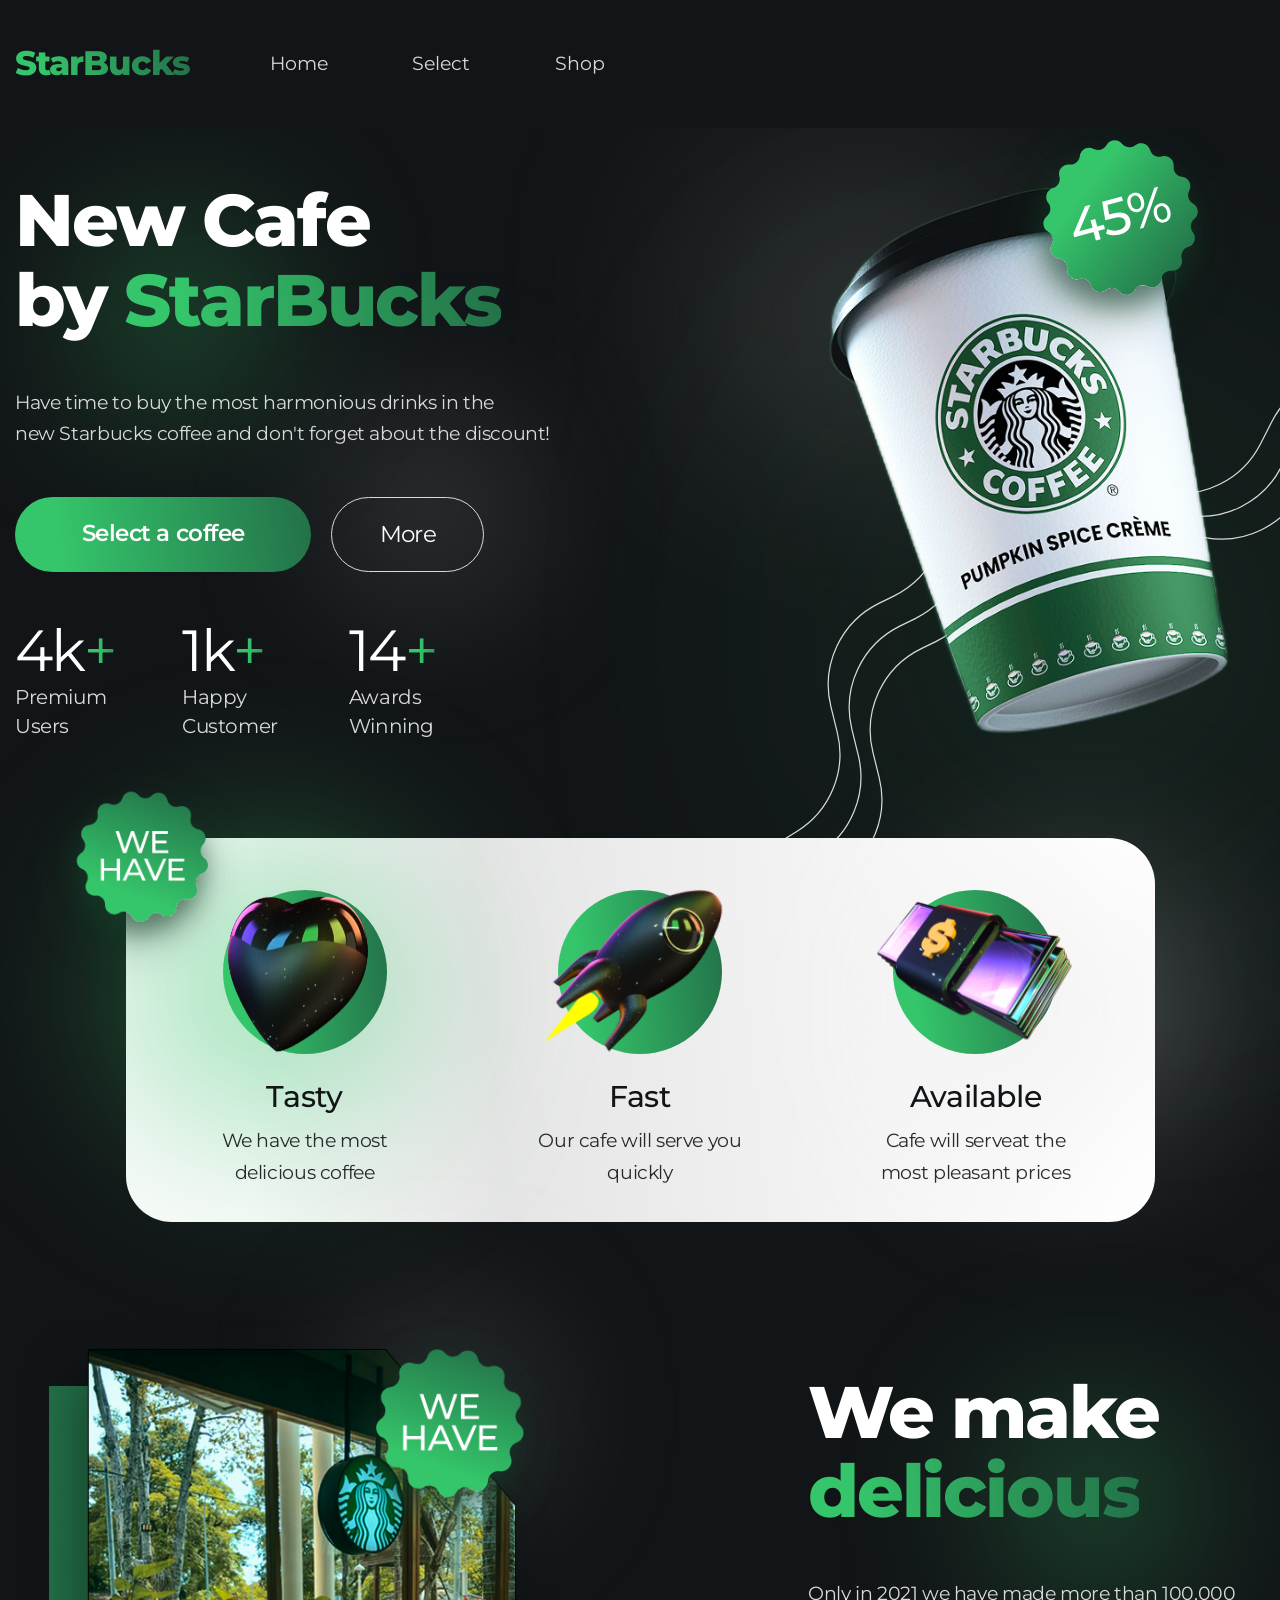
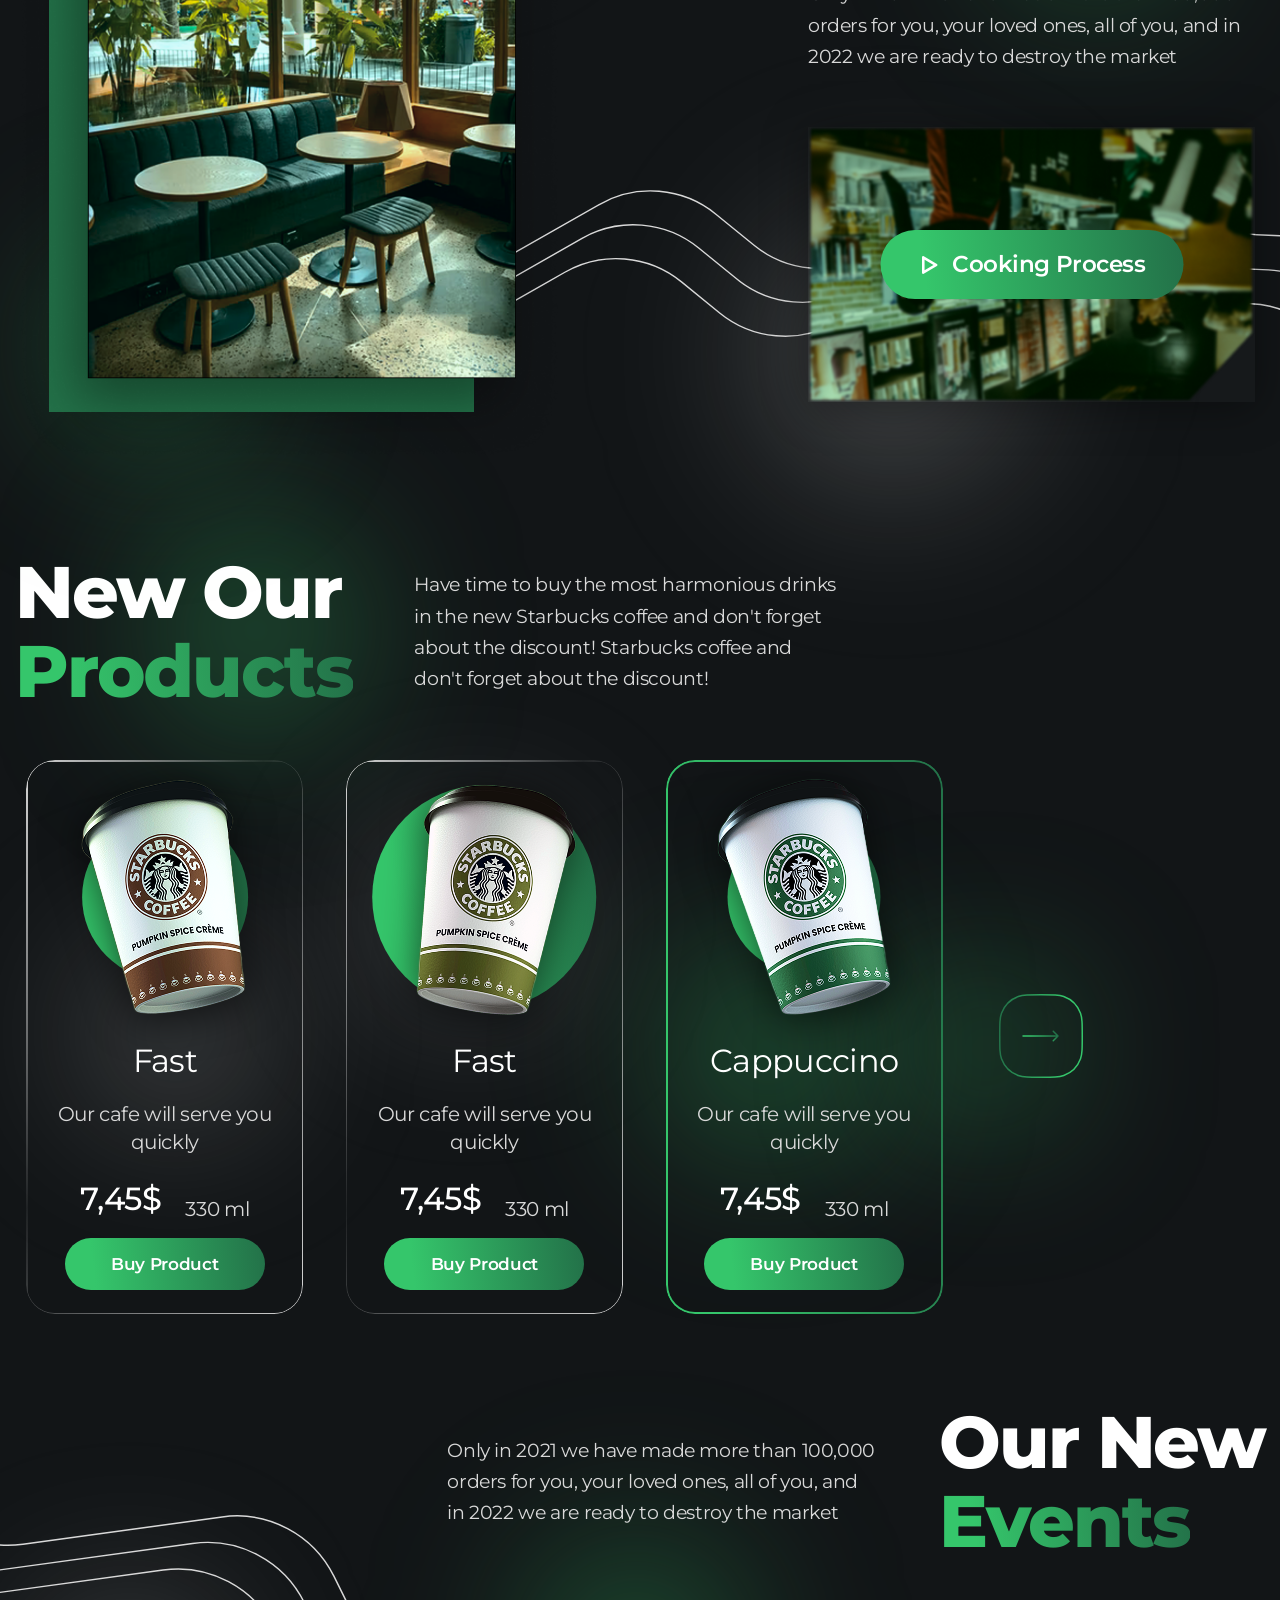
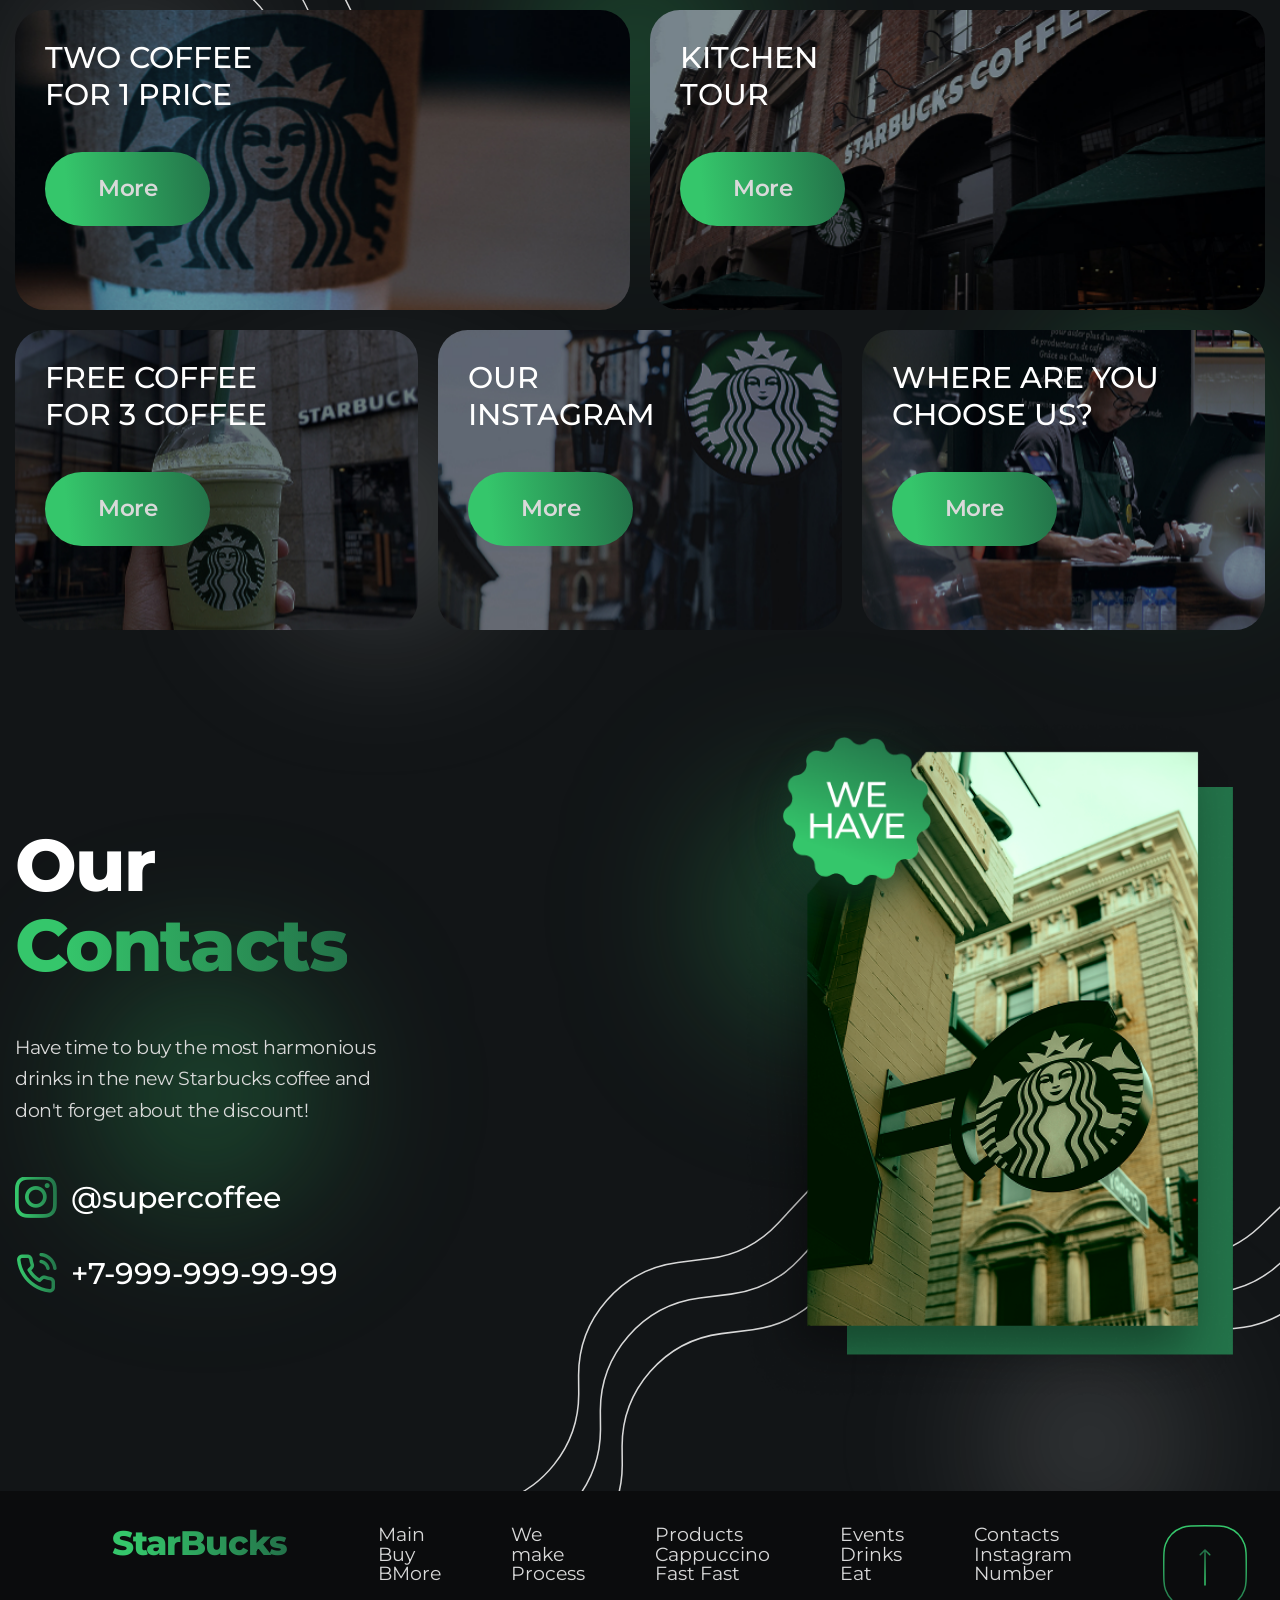
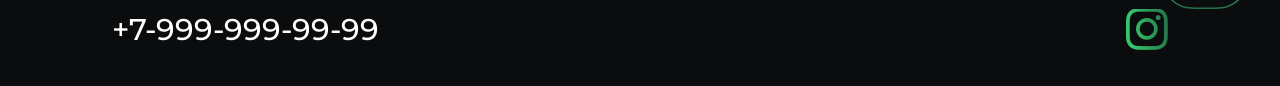
==== commit c6ed6271: "add footer" ====
--- a/index.html
+++ b/index.html
@@ -550,8 +550,8 @@
                 </div>
               </div>
               <div class="content-contacts__social social-contacts">
-								<a href="#" class="social-contacts__instagram icon-instagram">@supercoffee</a>
-								<a href="tel:+79999999999" class="social-contacts__phone icon-phone">+7-999-999-99-99</a>
+								<a href="#" class="social-contacts__item social-contacts__instagram icon-instagram">@supercoffee</a>
+								<a href="tel:+79999999999" class="social-contacts__item social-contacts__phone icon-phone">+7-999-999-99-99</a>
               </div>
             </div>
             <div class="contacts__images images-contacts">
@@ -575,7 +575,64 @@
           </div>
         </section>
       </main>
-      <footer class="footer"></footer>
+      <footer class="footer">
+				<div class="footer__container">
+					<div class="footer__body body-footer">
+						<a data-goto=".wrapper" href="#" class="body-footer__logo header__logo">StarBucks</a>
+						<ul data-spollers="991.98" class="body-footer__items ">
+							<li class="body-footer__item">
+								<h6 data-spoller class="body-footer__title">Main</h6>
+								<div class="body-footer__link">
+									<a href="#" class="body-footer__link-title">Buy</a>
+									<a href="#" class="body-footer__link-title">BMore</a>
+								</div>
+								<a href="#" class="body-footer__link"></a>
+							</li>
+							<li class="body-footer__item">
+								<h6 data-spoller class="body-footer__title">We make</h6>
+								<div class="body-footer__link">
+									<a href="#" class="body-footer__link-title">Process</a>
+								</div>
+								<a href="#" class="body-footer__link"></a>
+							</li>
+							<li class="body-footer__item">
+								<h6 data-spoller class="body-footer__title">Products</h6>
+								<div class="body-footer__link">
+									<a href="#" class="body-footer__link-title">Cappuccino</a>
+									<a href="#" class="body-footer__link-title">Fast</a>
+									<a href="#" class="body-footer__link-title">Fast</a>
+								</div>
+								<a href="#" class="body-footer__link"></a>
+							</li>
+							<li class="body-footer__item">
+								<h6 data-spoller class="body-footer__title">Events</h6>
+								<div class="body-footer__link">
+									<a href="#" class="body-footer__link-title">Drinks</a>
+									<a href="#" class="body-footer__link-title">Eat</a>
+								</div>
+								<a href="#" class="body-footer__link"></a>
+							</li>
+							<li class="body-footer__item">
+								<h6 data-spoller class="body-footer__title">Contacts</h6>
+								<div class="body-footer__link">
+									<a href="#" class="body-footer__link-title">Instagram</a>
+									<a href="#" class="body-footer__link-title">Number</a>
+								</div>
+								<a href="#" class="body-footer__link"></a>
+							</li>
+						</ul>
+						<div class="body-footer__arrow">
+							<a data-goto=".wrapper" href="#">
+								<img src="./images/footer/arrow.svg" alt="arrow">
+							</a>
+						</div>
+					</div>
+					<div class="footer__social social-footer">
+						<a href="tel:+79999999999" class="social-footer__item social-contacts__item">+7-999-999-99-99</a>
+						<a href="#" class="social-footer__item social-contacts__item icon-instagram"></a>
+					</div>
+				</div>
+			</footer>
     </div>
     <script src="js/components/float-head.js"></script>
     <script src="js/components/burger.js"></script>
@@ -583,6 +640,7 @@
     <script src="js/video.js"></script>
     <script src="https://cdn.jsdelivr.net/npm/swiper@8/swiper-bundle.min.js"></script>
     <script src="js/components/slider_swiper.js"></script>
+    <script src="js/components/spoller.js"></script>
     <!-- <script src="js/components/anim.js"></script> -->
   </body>
 </html>
--- a/scss/main.css
+++ b/scss/main.css
@@ -1 +1 @@
-@import"https://fonts.googleapis.com/css2?family=Montserrat:wght@300;400;500;600;700;800;900&display=swap";@import"/scss/main.css";@import"https://fonts.googleapis.com/css2?family=Montserrat:wght@300;400;500;600;700;800;900&display=swap";@import"../css/main.css";@font-face{font-family:"icomoon";src:url("../font-icons/icomoon.eot?j24rxu");src:url("../font-icons/icomoon.eot?j24rxu#iefix") format("embedded-opentype"),url("../font-icons/icomoon.ttf?j24rxu") format("truetype"),url("../font-icons/icomoon.woff?j24rxu") format("woff"),url("../font-icons/icomoon.svg?j24rxu#icomoon") format("svg");font-weight:normal;font-style:normal;font-display:block}[class^=icon-]::before,[class*=" icon-"]::before{font-family:"icomoon" !important;speak:never;font-style:normal;font-weight:normal;font-variant:normal;text-transform:none;line-height:1;-webkit-font-smoothing:antialiased;-moz-osx-font-smoothing:grayscale}.icon-play:before{content:""}.icon-phone:before{content:""}.icon-arrow:before{content:""}.icon-instagram:before{content:""}:root{--background: #121517;--background-gradient: linear-gradient(263.46deg, #237249 1.41%, #35c66b 85.05%)}.icon-menu{position:fixed}@media(max-width: 767.98px){.icon-menu{display:block;position:relative;flex:0 0 2.625rem;width:2.625rem;height:1.125rem;cursor:pointer;z-index:10}.icon-menu span,.icon-menu::before,.icon-menu::after{content:"";transition:all .5s ease 0s;left:0;position:absolute;width:100%;height:2px;background-image:var(--background-gradient)}.icon-menu::before{top:0}.icon-menu::after{bottom:0}.icon-menu span{top:calc(55% - 1px);transform:scale(1) translate(0px, -55%)}}.menu-open .icon-menu::before{transform:rotate(-45deg);top:calc(50% - 1px);background-image:var(--background-gradient)}.menu-open .icon-menu::after{transform:rotate(45deg);bottom:calc(50% - 1px);background-image:var(--background-gradient)}.menu-open span{left:50%;width:0;background-image:var(--background-gradient)}@media(max-width: 767.98px){.menu{flex:0 0 auto;display:flex;justify-content:flex-end}.menu__body{position:fixed;top:0;left:-100%;width:100%;height:100%;background-color:var(--background);padding:100px 15px 50px 15px;transition:left .5s ease 0s;overflow:auto;z-index:4}.menu__body::before{content:"";position:fixed;width:100%;top:0;left:-100%;height:3.75rem;background-color:var(--background);transition:left .5s ease 0s;z-index:4}}.menu-open .menu__body{left:0}.menu-open .menu__body::before{left:0}.menu-open body{overflow:hidden}.wrapper{min-height:100%;display:flex;flex-direction:column;overflow:clip}.wrapper>main{flex-grow:1}[class*=__container]{max-inline-size:82.75rem;margin-inline:auto;padding-inline:.9375rem}:root{--font-family: "Montserrat", sans-serif;--primary: #d9d9d9;--white: #fff;--background: #121517;--background-gradient: linear-gradient(263.46deg, #237249 1.41%, #35c66b 85.05%)}body{font-family:var(--font-family);color:var(--primary);background-color:var(--background);font-size:calc(16px + 4 * ((100vw - 320px) / 1192))}.header-block__container{display:flex;flex-direction:column;gap:2.5rem}.block__header{display:grid;gap:calc(20px + 34 * ((100vw - 320px) / 1192))}@media(min-width: 47.9988rem){.block__header--row{display:flex;align-items:center;gap:calc(20px + 52 * ((100vw - 320px) / 1192))}}@media(min-width: 47.9988rem){.block__header--row-rev{display:flex;flex-direction:row-reverse;align-items:center;gap:calc(20px + 52 * ((100vw - 320px) / 1192))}}.title{font-weight:800;font-size:calc(42px + 38 * ((100vw - 320px) / 1192));line-height:1.09;letter-spacing:-0.03em;color:var(--white)}.title span{background:var(--background-gradient);background-clip:text;-webkit-background-clip:text;-webkit-text-fill-color:rgba(0,0,0,0)}@media(max-width: 47.9988rem){.title br{display:none}}.text{line-height:1.63;letter-spacing:-0.02em}.text P:not(:last-child){margin-bottom:.625rem}@media(max-width: 47.9988rem){.text br{display:none}}@media(min-width: 47.9988rem){.text--row{max-width:26.875rem}}.buttons-block__button{display:grid;grid-auto-flow:column;justify-content:start;gap:1.875rem}@media(max-width: 47.9988rem){.buttons-block__button{display:flex;justify-content:center;align-items:center;flex-wrap:wrap;text-align:center}}.button{padding-inline:calc(20px + 58 * ((100vw - 320px) / 1192));padding-block:1.25rem;max-height:4.6875rem;font-size:calc(20px + 4 * ((100vw - 320px) / 1192));line-height:1.46;border-radius:5.1875rem;font-weight:600;letter-spacing:-0.02em;color:var(--white);background:var(--background-gradient);transition:box-shadow .4s,transform .4s}.button:hover{box-shadow:0 0 20px rgba(53,198,107,.7),0 0 40px rgba(53,198,107,.4)}@media(max-width: 47.9988rem){.button{width:100%}}.button--dark{padding-inline:calc(20px + 34 * ((100vw - 320px) / 1192));font-weight:400;letter-spacing:-0.03em;background-color:var(--background);background:rgba(0,0,0,0);border:.0625rem solid var(--primary);transition:all .5s}.button--dark:hover{color:var(--background);background-color:var(--primary)}.button--buy{padding-inline:calc(20px + 18 * ((100vw - 320px) / 1192));padding-block:.875rem;max-height:3.375rem;font-size:1.0625rem;display:flex;justify-content:center;align-items:center;border-radius:3.75rem}.figure__container{padding-bottom:100px}.figure__label{display:flex;gap:2.5rem;width:178px;height:178px}.figure__shape{display:block;width:100%;height:100%;-o-object-fit:contain;object-fit:contain;animation:figure-pulse 3s ease-in-out infinite;transform-origin:50% 50%;will-change:transform;filter:drop-shadow(-4px 13px 22px rgba(20, 62, 40, 0.46))}@keyframes figure-pulse{0%,100%{transform:scale(1)}50%{transform:scale(1.08)}}.figure__shape-2{display:block;width:178px;height:178px;-o-object-fit:contain;object-fit:contain;animation:figure-sway 5s ease-in-out infinite;transform-origin:50% 100%;will-change:transform;filter:drop-shadow(-4px 13px 22px rgba(20, 62, 40, 0.46))}@keyframes figure-sway{0%,100%{transform:rotate(-8deg)}50%{transform:rotate(8deg)}}.wrapper{min-height:100%;display:flex;flex-direction:column;overflow:clip}.wrapper>main{flex-grow:1}[class*=__container]{max-inline-size:82.8125rem;margin-inline:auto;padding-inline:.9375rem}:root{--font-family: "Montserrat", sans-serif;--primary: #d9d9d9;--white: #fff;--background: #121517;--background-gradient: linear-gradient(263.46deg, #237249 1.41%, #35c66b 85.05%);--background-white: linear-gradient(264.52deg, #fff 5.07%, #e5e5e5 64.2%, #fbfbfb 88.34%);--color-text: rgba(18, 21, 23, 0.9)}body{font-family:var(--font-family);color:var(--primary);background-color:var(--background);font-size:calc(16px + 4 * ((100vw - 320px) / 1192))}.header{position:fixed;width:100%;top:0;left:0;z-index:100;background-color:var(--background);transition:all .5s}.header__container{display:flex;align-items:center;gap:calc(20px + 75 * ((100vw - 320px) / 1192));min-height:calc(80px + 55 * ((100vw - 320px) / 1192));padding-block:calc(34px + 14 * ((100vw - 320px) / 1192))}@media(max-width: 47.9988rem){.header__container{justify-content:space-between}}.header__logo{font-weight:800;font-size:calc(22px + 15 * ((100vw - 320px) / 1192));line-height:1.09;letter-spacing:-0.03em;background:var(--background-gradient);background-clip:text;-webkit-background-clip:text;-webkit-text-fill-color:rgba(0,0,0,0);z-index:10;transition:filter .4s ease}.header__logo:hover{filter:drop-shadow(0 0 0.75rem rgba(53, 198, 107, 0.6))}.menu-header__list{display:flex;flex-wrap:wrap;justify-content:center;align-items:center;gap:calc(40px + 55 * ((100vw - 320px) / 1192))}@media(max-width: 47.9988rem){.menu-header__list{flex-direction:column;align-items:end}}.menu-header__item{font-size:1.1875rem;text-shadow:0 4px 4px 0 rgba(0,0,0,.25)}.menu-header__item a{transition:color .5s ease;color:var(--primary)}.menu-header__item a:hover{color:#35c66b}@media(max-width: 47.9988rem){.menu-header__item{font-size:24px}}.hero{padding-top:calc(150px + 39 * ((100vw - 320px) / 1192));padding-bottom:calc(40px + 71 * ((100vw - 320px) / 1192));position:relative}.hero__container{position:relative;display:flex;justify-content:space-between;gap:2rem}@media(max-width: 47.9988rem){.hero__container{flex-direction:column-reverse;align-items:center}}.hero__header,.hero__image{position:relative;z-index:1}.hero__image{position:relative;width:100%;max-width:29.5rem;aspect-ratio:1/1}.hero__image::before,.hero__image::after{content:"";position:absolute;border-radius:100%;pointer-events:none;z-index:0}@media(max-width: 47.9988rem){.hero__image::before,.hero__image::after{display:none}}.hero__image::before{width:229px;height:229px;top:2%;left:-10%;background:rgba(217,217,217,.3);filter:blur(124.04px)}.hero__image::after{width:20.25rem;height:20.25rem;right:0;bottom:-10%;background:linear-gradient(267.2deg, rgba(35, 114, 73, 0.35) 20.73%, rgba(53, 198, 107, 0.33) 22.81%);filter:blur(175.5px)}.hero__image-img{position:relative;z-index:1;width:100%;height:100%}.hero__image-img>img:first-child{display:block;width:100%;height:100%;-o-object-fit:contain;object-fit:contain}.hero__image-img>img:nth-child(2){position:relative;z-index:1;display:block;width:100%;height:100%;-o-object-fit:contain;object-fit:contain}.hero .figure__shape-2{--tx: 0%;--ty: 0%;position:absolute;top:-15%;right:5%;width:calc(168px + 90 * ((100vw - 320px) / 1192));height:calc(168px + 90 * ((100vw - 320px) / 1192));-o-object-fit:contain;object-fit:contain;z-index:2;pointer-events:none;filter:drop-shadow(-4px 13px 22px rgba(20, 62, 40, 0.46));animation:figure-sway 3s ease-in-out infinite;transform-origin:50% 100%;will-change:transform;translate:var(--tx) var(--ty)}@media(max-width: 991.9808px){.hero .figure__shape-2{--tx: -20%;--ty: 70%}}@media(max-width: 991.9808px){.hero .figure__shape-2{--tx: -10%;--ty: 50%}}@media(max-width: 940.9808px){.hero .figure__shape-2{--tx: -20%;--ty: 100%}}@media(max-width: 47.9988rem){.hero .figure__shape-2{--tx: -40%;--ty: 0%}}@media(max-width: 29.9988rem){.hero .figure__shape-2{--ty: 15%}}@media(max-width: 400.9808px){.hero .figure__shape-2{--tx: 0%;--ty: 5%}}@media(prefers-reduced-motion: reduce){.hero .figure__shape-2{animation:none}}.hero__bg-decoration{position:absolute;top:85%;left:50%;width:150%;height:150%;transform:translate(-50%, -50%);background:url("../images/main/main-bg.svg") center center no-repeat;background-size:contain;z-index:0;pointer-events:none}@media(max-width: 47.9988rem){.hero__bg-decoration{width:120%;height:100%;opacity:.5}}.header-main{display:flex;flex-direction:column;gap:calc(20px + 34 * ((100vw - 320px) / 1192));position:relative;isolation:isolate}.header-main::before,.header-main::after{content:"";position:absolute;border-radius:50%;pointer-events:none;z-index:-1;background:radial-gradient(circle, rgba(53, 198, 107, 0.55) 0%, rgba(53, 198, 107, 0.35) 20%, rgba(53, 198, 107, 0) 45%);filter:blur(80px);transform:translateZ(0);-webkit-backface-visibility:hidden;backface-visibility:hidden}@media(max-width: 47.9988rem){.header-main::before,.header-main::after{display:none}}.header-main::before{width:24rem;height:24rem;left:-5%;top:-10%}.header-main::after{width:22rem;height:22rem;bottom:10%;right:-10%;background:radial-gradient(circle, rgba(217, 217, 217, 0.4) 0%, rgba(217, 217, 217, 0.2) 20%, rgba(217, 217, 217, 0) 45%)}.header-main__buttons{display:flex;flex-wrap:wrap;gap:1.25rem}.header-main__button{text-align:center}.stats{display:flex;flex-wrap:wrap;gap:calc(20px + 26 * ((100vw - 320px) / 1192))}@media(max-width: 47.9988rem){.stats{justify-content:center}}.item-stats{max-width:7.875rem}.item-stats__value{font-size:calc(42px + 20 * ((100vw - 320px) / 1192));line-height:1.09;letter-spacing:-0.03em;color:var(--white)}.item-stats__value span:nth-child(2){background:linear-gradient(266.83deg, #237249 -35.11%, #35c66b 57.94%);background-clip:text;-webkit-background-clip:text;-webkit-text-fill-color:rgba(0,0,0,0)}.item-stats__text{font-size:1.25rem;line-height:1.44;letter-spacing:-0.02em}.services{position:relative;z-index:2;padding-bottom:calc(40px + 60 * ((100vw - 320px) / 1192))}.services__container{display:flex;flex-direction:column;justify-content:center;align-items:center;padding-inline:calc(10px + 70 * ((100vw - 320px) / 1192))}.services__figure{position:absolute;top:-21%;left:-8%;width:calc(192px + 10 * ((100vw - 320px) / 1192));height:calc(192px + 10 * ((100vw - 320px) / 1192));-o-object-fit:contain;object-fit:contain;z-index:2;pointer-events:none;filter:drop-shadow(-4px 13px 22px rgba(20, 62, 40, 0.46));transform-origin:50% 100%;will-change:transform}@media(max-width: 932.9808px){.services__figure{top:-12%;left:-4%}}@media(max-width: 52.6863rem){.services__figure{width:clamp(6.25rem,50%,9.375rem)}}@media(max-width: 600.9808px){.services__figure{top:-12%;left:-7%}}@media(max-width: 479.9808px){.services__figure{top:-10%;left:-7%}}@media(prefers-reduced-motion: reduce){.services .figure__shape-2{animation:none}}.services__items{position:relative;max-width:64.3125rem;padding-inline:calc(10px + 68 * ((100vw - 320px) / 1192));padding-block:calc(10px + 30 * ((100vw - 320px) / 1192));border-radius:2.875rem;background:var(--background-white);display:grid;width:100%;gap:calc(20px + 108 * ((100vw - 320px) / 1192));grid-template-columns:repeat(auto-fill, minmax(200px, 1fr));position:relative;isolation:isolate}.services__items::before,.services__items::after{content:"";position:absolute;border-radius:50%;pointer-events:none;z-index:-1;background:radial-gradient(circle, rgba(53, 198, 107, 0.55) 0%, rgba(53, 198, 107, 0.35) 40%, rgba(53, 198, 107, 0) 75%);filter:blur(80px);transform:translateZ(0);-webkit-backface-visibility:hidden;backface-visibility:hidden}@media(max-width: 47.9988rem){.services__items::before,.services__items::after{display:none}}.services__items::before{width:24rem;height:24rem;left:-5%;top:-10%}.services__items::after{width:22rem;height:22rem;bottom:10%;right:-10%;background:radial-gradient(circle, rgba(217, 217, 217, 0.4) 0%, rgba(217, 217, 217, 0.2) 40%, rgba(217, 217, 217, 0) 75%)}.item-service{display:flex;flex-direction:column;justify-content:center;align-items:center;line-height:1.63;letter-spacing:-0.02em;text-align:center}.item-service__icon{position:relative;width:100%;max-width:200px;aspect-ratio:1/1;margin-inline:auto}.item-service__icon::before{content:"";position:absolute;inset:9%;border-radius:50%;background:var(--background-gradient);z-index:0}.item-service__icon img{position:relative;z-index:1;width:100%;height:100%;-o-object-fit:contain;object-fit:contain}.item-service__title{font-weight:500;font-size:calc(24px + 8 * ((100vw - 320px) / 1192));color:var(--background);margin-bottom:.25rem}.item-service__text{font-size:calc(16px + 4 * ((100vw - 320px) / 1192));color:var(--color-text)}.make{padding-bottom:calc(40px + 60 * ((100vw - 320px) / 1192));position:relative;z-index:2}.make__container{display:flex;justify-content:space-between;align-items:center;gap:1.25rem}@media(max-width: 61.9988rem){.make__container{flex-direction:column;align-items:start}}@media(max-width: 47.9988rem){.make__container{align-items:center}}.make__images{position:relative;z-index:1;flex:0 0 34.25rem;max-width:34.25rem;aspect-ratio:548/754}@media(max-width: 61.9988rem){.make__images{flex:1 1 auto;width:100%}}.make__bg-decoration{position:absolute;top:23%;right:-160%;width:200%;height:132%;background:url("../images/make/make-main-bg.svg") center right no-repeat;background-size:contain;z-index:0;pointer-events:none}@media(max-width: 61.9988rem){.make__bg-decoration{width:180%;top:5%;opacity:.5}}@media(max-width: 47.9988rem){.make__bg-decoration{right:-50%;opacity:.3}}.images-make{isolation:isolate}.images-make::before,.images-make::after{content:"";position:absolute;border-radius:50%;pointer-events:none;z-index:-1;background:radial-gradient(circle, rgba(53, 198, 107, 0.55) 0%, rgba(53, 198, 107, 0.35) 20%, rgba(53, 198, 107, 0) 45%);filter:blur(80px);transform:translateZ(0);-webkit-backface-visibility:hidden;backface-visibility:hidden}@media(max-width: 47.9988rem){.images-make::before,.images-make::after{display:none}}.images-make::before{width:24rem;height:24rem;bottom:-10%;left:-10%}.images-make::after{width:22rem;height:22rem;top:-10%;right:-10%;background:radial-gradient(circle, rgba(217, 217, 217, 0.4) 0%, rgba(217, 217, 217, 0.2) 20%, rgba(217, 217, 217, 0) 45%)}.images-make__item{position:absolute}.images-make__item img{display:block;width:100%;height:100%;-o-object-fit:contain;object-fit:contain}.images-make__item-1{top:0;right:0;width:calc(150px + 95 * ((100vw - 320px) / 1192));height:calc(150px + 95 * ((100vw - 320px) / 1192));z-index:3;animation:figure-pulse 3s ease-in-out infinite;transform-origin:50% 50%;will-change:transform;filter:drop-shadow(-4px 13px 22px rgba(20, 62, 40, 0.46))}.images-make__item-2{top:0;left:0;width:100%;height:100%;z-index:2;-webkit-clip-path:polygon(0 0, 85% 0, 100% 15%, 100% 100%, 0 100%);clip-path:polygon(0 0, 85% 0, 100% 15%, 100% 100%, 0 100%)}.images-make__item-3{top:10%;left:5%;width:80%;height:83%;z-index:1}.content-make{position:relative;z-index:1;max-width:28.5625rem}@media(min-width: 61.9988rem){.content-make{flex:0 1 auto;width:100%}}@media(max-width: 61.9988rem){.content-make{display:flex;gap:1.25rem;width:100%;max-width:100%}}@media(max-width: 61.9988rem)and (min-width: 61.9988rem){.content-make .content-make--block__header{max-width:457px}}@media(max-width: 47.9988rem){.content-make{flex-wrap:wrap;justify-content:center}}.content-make::before,.content-make::after{content:"";position:absolute;border-radius:50%;pointer-events:none;z-index:0;background:radial-gradient(circle, rgba(53, 198, 107, 0.55) 0%, rgba(53, 198, 107, 0.35) 20%, rgba(53, 198, 107, 0) 45%);filter:blur(80px);will-change:transform;-webkit-backface-visibility:hidden;backface-visibility:hidden}@media(max-width: 47.9988rem){.content-make::before,.content-make::after{display:none}}.content-make::before{width:24rem;height:24rem;right:-5%;top:-10%}.content-make::after{width:22rem;height:22rem;bottom:-20%;left:-20%;background:radial-gradient(circle, rgba(217, 217, 217, 0.4) 0%, rgba(217, 217, 217, 0.2) 40%, rgba(217, 217, 217, 0) 75%)}.content-make>*{position:relative;z-index:1}.content-make__media{position:relative;width:100%;overflow:hidden;cursor:pointer;background:rgba(217,217,217,.02);box-shadow:0 4px 41px 0 rgba(0,0,0,.39)}@media(min-width: 61.9988rem){.content-make__media{max-width:27.9375rem;aspect-ratio:447/275}}.content-make__preview{display:block;width:100%;height:100%;-o-object-fit:cover;object-fit:cover;transition:opacity .5s ease,visibility .5s ease}.content-make__button{position:absolute;top:50%;left:50%;transform:translate(-50%, -50%);z-index:2;white-space:nowrap;display:flex;align-items:center;gap:.75rem;transition:opacity .5s ease,visibility .5s ease,box-shadow .4s,transform .4s;padding-inline:calc(20px + 22 * ((100vw - 320px) / 1192));padding-block:calc(10px + 10 * ((100vw - 320px) / 1192))}.content-make__video{position:absolute;top:0;left:0;width:100%;height:100%;border:none;z-index:3;opacity:0;visibility:hidden;transition:opacity .5s ease,visibility .5s ease}.content-make.is-playing .content-make__video{opacity:1;visibility:visible}.content-make.is-playing .content-make__preview,.content-make.is-playing .content-make__button{opacity:0;visibility:hidden;pointer-events:none}.content-make--block__header{padding-bottom:calc(20px + 43 * ((100vw - 320px) / 1192))}.our{padding-bottom:calc(40px + 60 * ((100vw - 320px) / 1192))}.our__container{position:relative;overflow:visible}.our__inner-container{display:flex;align-items:center;gap:calc(10px + 44 * ((100vw - 320px) / 1192))}@media(max-width: 47.9988rem){.our__inner-container{flex-direction:column;text-align:center}}.our__inner-container::before,.our__inner-container::after{content:"";position:absolute;border-radius:50%;pointer-events:none;z-index:-1;background:radial-gradient(circle, rgba(53, 198, 107, 0.55) 0%, rgba(53, 198, 107, 0.35) 20%, rgba(53, 198, 107, 0) 55%);filter:blur(80px);transform:translateZ(0);-webkit-backface-visibility:hidden;backface-visibility:hidden}@media(max-width: 47.9988rem){.our__inner-container::before,.our__inner-container::after{display:none}}.our__inner-container::before{width:24rem;height:24rem;top:40%;right:25%}.our__inner-container::after{width:22rem;height:22rem;top:40%;left:0%;background:radial-gradient(circle, rgba(217, 217, 217, 0.4) 0%, rgba(217, 217, 217, 0.2) 30%, rgba(217, 217, 217, 0) 45%)}.our__slider{margin-inline:0;width:100%}@media(min-width: 61.9988rem){.our__slider{max-width:939px}}@media(max-width: 960.9808px){.our__slider{max-width:639px}}.our__slide{flex-shrink:0;max-width:100%;height:auto;display:flex;justify-content:center;cursor:pointer}@media(min-width: 61.9988rem){.our__slide{width:17.3125rem}}.our__controls{flex-shrink:0}.our__controls::before{content:"";position:absolute;border-radius:50%;pointer-events:none;z-index:-1;background:radial-gradient(circle, rgba(53, 198, 107, 0.55) 0%, rgba(53, 198, 107, 0.35) 20%, rgba(53, 198, 107, 0) 35%);filter:blur(80px);transform:translateZ(0);-webkit-backface-visibility:hidden;backface-visibility:hidden}@media(max-width: 47.9988rem){.our__controls::before{display:none}}.our__controls::before{width:24rem;height:24rem;top:40%;right:8%}.our__arrow{display:inline-flex;align-items:center;justify-content:center;width:84px;height:84px;padding:0;border:none;background:rgba(0,0,0,0);border-radius:50%;cursor:pointer;transition:filter .45s ease,transform .45s ease}.our__arrow img{display:block;width:100%;height:100%;transition:transform .45s ease;pointer-events:none}.our__arrow:hover{filter:drop-shadow(0 0 8px rgba(53, 198, 107, 0.75)) drop-shadow(0 0 22px rgba(53, 198, 107, 0.45))}.our__arrow:hover img{transform:scale(1.06)}.our__arrow:active{transform:scale(0.95);filter:drop-shadow(0 0 4px rgba(53, 198, 107, 0.8))}.our__arrow:focus-visible{outline:2px solid #35c66b;outline-offset:4px}.our-block__header{margin-bottom:calc(30px + 24 * ((100vw - 320px) / 1192))}.our-block__header::before,.our-block__header::after{content:"";position:absolute;border-radius:50%;pointer-events:none;z-index:-1;background:radial-gradient(circle, rgba(53, 198, 107, 0.55) 0%, rgba(53, 198, 107, 0.35) 20%, rgba(53, 198, 107, 0) 55%);filter:blur(80px);transform:translateZ(0);-webkit-backface-visibility:hidden;backface-visibility:hidden}@media(max-width: 47.9988rem){.our-block__header::before,.our-block__header::after{display:none}}.our-block__header::before{width:24rem;height:24rem;top:-15%;right:65%}.our-block__header::after{width:22rem;height:22rem;top:25%;left:23%;background:radial-gradient(circle, rgba(217, 217, 217, 0.4) 0%, rgba(217, 217, 217, 0.2) 30%, rgba(217, 217, 217, 0) 45%)}.item-our{position:relative;display:flex;flex-direction:column;align-items:center;text-align:center;width:277px;height:554px;box-sizing:border-box;padding:17px 20px 24px;border-radius:1.8125rem;background:rgba(0,0,0,0)}.item-our::after{content:"";position:absolute;inset:0;border-radius:inherit;padding:.0844rem;background:linear-gradient(117.87deg, #dadada 0%, rgba(218, 218, 218, 0.07) 41.761%, #dadada 100%);-webkit-mask:linear-gradient(#fff 0 0) content-box,linear-gradient(#fff 0 0);mask:linear-gradient(#fff 0 0) content-box,linear-gradient(#fff 0 0);-webkit-mask-composite:xor;mask-composite:exclude;pointer-events:none;z-index:2}.item-our::before{content:"";position:absolute;inset:0;border-radius:inherit;padding:.125rem;background:var(--background-gradient);-webkit-mask:linear-gradient(#fff 0 0) content-box,linear-gradient(#fff 0 0);mask:linear-gradient(#fff 0 0) content-box,linear-gradient(#fff 0 0);-webkit-mask-composite:xor;mask-composite:exclude;pointer-events:none;z-index:3;opacity:0;transition:opacity .4s ease}.item-our:hover::before{opacity:1}.item-our.is-active::before{opacity:1}.item-our>*{position:relative;z-index:1}.item-our:hover::after{background:var(--background-gradient);padding:.125rem}.item-our.is-active::after{background:var(--background-gradient);padding:.125rem}.item-our__image{position:relative;flex:0 0 auto;display:flex;align-items:center;justify-content:center;height:240px;margin-bottom:.75rem}.item-our__image::before{content:"";position:absolute;width:85%;aspect-ratio:1/1;top:50%;left:50%;transform:translate(-50%, -50%);border-radius:50%;background:var(--background-gradient);z-index:0}.item-our__image img{position:relative;z-index:1;width:auto;height:auto;-o-object-fit:contain;object-fit:contain;filter:drop-shadow(0 4px 20px rgba(0, 0, 0, 0.6));transition:scale .5s}.item-our__image img:hover{scale:1.02}.item-our__body{display:flex;flex-direction:column;flex:1 1 auto;width:100%}.item-our__header{flex:1 1 auto;display:flex;flex-direction:column;justify-content:center;margin-bottom:.4375rem}.item-our__title{font-size:32px;line-height:1.3;letter-spacing:-0.02em;color:var(--white);transition:color .5s ease}.item-our__title:hover{color:#35c66b}.item-our__title:not(:last-child){margin-bottom:18px}.item-our__text{font-size:1.25rem;line-height:1.4;letter-spacing:-0.02em}.item-our__footer{margin-top:auto;display:flex;flex-direction:column;align-items:center;gap:.75rem;width:100%}.item-our__category{display:flex;justify-content:center;align-items:flex-end;gap:1.5rem;width:100%}.item-our__button{width:100%;max-width:200px}.category-our{line-height:1.63;letter-spacing:-0.02em}.category-our__price{font-weight:500;font-size:2rem;color:var(--white)}.category-our__volume{font-size:1.25rem}.swiper-slide.is-last-visible .item-our::after{background:var(--background-gradient);padding:.125rem}.events{padding-bottom:calc(40px + 60 * ((100vw - 320px) / 1192))}.events__container{position:relative}.events__gallery{display:grid;gap:1.25rem;grid-template-columns:repeat(6, 1fr)}@media(max-width: 61.9988rem)and (min-width: 47.9988rem){.events__gallery{grid-template-columns:repeat(2, 1fr)}}@media(max-width: 47.9988rem){.events__gallery{grid-template-columns:1fr}}.events__bg-decoration{position:absolute;top:17%;left:10%;width:40%;height:40%;transform:translate(-50%, -50%);background:url("../images/events/events-bg.svg") center center no-repeat;background-size:contain;z-index:0;pointer-events:none}@media(max-width: 47.9988rem){.events__bg-decoration{width:150%;height:150%;opacity:.5}}.events-block__header{margin-bottom:calc(30px + 24 * ((100vw - 320px) / 1192));position:relative}.events-block__header::before,.events-block__header::after{content:"";position:absolute;border-radius:50%;pointer-events:none;z-index:-1;background:radial-gradient(circle, rgba(53, 198, 107, 0.55) 0%, rgba(53, 198, 107, 0.35) 20%, rgba(53, 198, 107, 0) 55%);filter:blur(80px);transform:translateZ(0);-webkit-backface-visibility:hidden;backface-visibility:hidden}@media(max-width: 47.9988rem){.events-block__header::before,.events-block__header::after{display:none}}.events-block__header::before{width:24rem;height:24rem;top:35%;right:35%}.events-block__header::after{width:22rem;height:22rem;top:70%;left:-5%;background:radial-gradient(circle, rgba(217, 217, 217, 0.4) 0%, rgba(217, 217, 217, 0.2) 30%, rgba(217, 217, 217, 0) 45%)}.gallery-events{position:relative}.gallery-events::before,.gallery-events::after{content:"";position:absolute;border-radius:50%;pointer-events:none;z-index:-1;background:radial-gradient(circle, rgba(53, 198, 107, 0.55) 0%, rgba(53, 198, 107, 0.35) 20%, rgba(53, 198, 107, 0) 55%);filter:blur(80px);transform:translateZ(0);-webkit-backface-visibility:hidden;backface-visibility:hidden}@media(max-width: 47.9988rem){.gallery-events::before,.gallery-events::after{display:none}}.gallery-events::before{width:24rem;height:24rem;bottom:0%;right:-7%}.gallery-events::after{width:22rem;height:22rem;bottom:-10%;left:15%;background:radial-gradient(circle, rgba(217, 217, 217, 0.4) 0%, rgba(217, 217, 217, 0.2) 40%, rgba(217, 217, 217, 0) 45%)}.gallery-events__item{position:relative;border-radius:1.875rem;overflow:hidden;min-height:18.75rem;isolation:isolate;transform:translateZ(0);cursor:pointer;display:flex;flex-direction:column}.gallery-events__item:nth-child(1),.gallery-events__item:nth-child(2){grid-column:span 3}.gallery-events__item:nth-child(3),.gallery-events__item:nth-child(4),.gallery-events__item:nth-child(5){grid-column:span 2}.gallery-events__item:hover .gallery-events__image img{transform:scale(1.05) translateZ(0)}@media(max-width: 61.9988rem)and (min-width: 47.9988rem){.gallery-events__item{grid-column:span 1 !important}}@media(max-width: 47.9988rem){.gallery-events__item{grid-column:auto !important}}.gallery-events__content{position:relative;z-index:1;padding:30px;display:flex;flex-direction:column;height:100%}.gallery-events__title{font-weight:500;font-size:calc(24px + 8 * ((100vw - 320px) / 1192));line-height:1.2;color:var(--white);margin-bottom:1rem;margin-bottom:calc(15px + 29 * ((100vw - 320px) / 1192))}@media(max-width: 47.9988rem){.gallery-events__title{text-align:center}.gallery-events__title br{display:none}}.gallery-events__button{color:var(--primary);padding-inline:3.3125rem;display:inline-flex;width:-moz-fit-content;width:fit-content}@media(max-width: 47.9988rem){.gallery-events__button{display:flex;width:100%;justify-content:center;margin-top:auto}}.gallery-events__image{position:absolute;top:0;left:0;width:100%;height:100%;z-index:0;overflow:hidden}.gallery-events__image img{width:100%;height:100%;-o-object-fit:cover;object-fit:cover;display:block;transition:transform .5s ease;will-change:transform;-webkit-backface-visibility:hidden;backface-visibility:hidden;transform:translateZ(0);scale:1.01}.contacts{padding-bottom:calc(40px + 60 * ((100vw - 320px) / 1192));position:relative;z-index:2}.contacts__container{display:flex;justify-content:space-between;align-items:center;gap:1.25rem}@media(max-width: 61.9988rem){.contacts__container{flex-direction:column-reverse;align-items:start}}@media(max-width: 47.9988rem){.contacts__container{align-items:center}}.contacts__images{position:relative;z-index:1;flex:0 0 34.25rem;max-width:34.25rem;aspect-ratio:548/754}@media(max-width: 61.9988rem){.contacts__images{flex:1 1 auto;width:100%}}.contacts__bg-decoration{position:absolute;top:23%;right:-160%;width:200%;height:132%;background:url("../images/contacts/bg-decoration-contacts.svg") center right no-repeat;background-size:contain;z-index:0;pointer-events:none}@media(max-width: 61.9988rem){.contacts__bg-decoration{width:180%;top:5%;opacity:.5}}@media(max-width: 47.9988rem){.contacts__bg-decoration{right:-50%;opacity:.3}}@media(min-width: 61.9988rem){.content-contacts{max-width:24.4375rem}}.images-contacts{position:relative;display:inline-block;width:465px;height:684px}.images-contacts img{display:block;width:100%;height:100%;-o-object-fit:contain;object-fit:contain}.images-contacts__item{position:absolute}.images-contacts__item-1{top:-3%;left:5%;width:calc(150px + 95 * ((100vw - 320px) / 1192));height:calc(150px + 95 * ((100vw - 320px) / 1192));z-index:3;animation:figure-pulse 3s ease-in-out infinite;transform-origin:50% 50%;will-change:transform;filter:drop-shadow(-4px 13px 22px rgba(20, 62, 40, 0.46))}.images-contacts__item-2{top:0;left:0;width:100%;height:100%;z-index:2;-webkit-clip-path:polygon(0 0, 85% 0, 100% 15%, 100% 100%, 0 100%);clip-path:polygon(0 0, 85% 0, 100% 15%, 100% 100%, 0 100%)}.images-contacts__item-3{top:10%;right:1%;width:80%;height:83%;z-index:1}+@import"https://fonts.googleapis.com/css2?family=Montserrat:wght@300;400;500;600;700;800;900&display=swap";@import"/scss/main.css";@import"https://fonts.googleapis.com/css2?family=Montserrat:wght@300;400;500;600;700;800;900&display=swap";@import"../css/main.css";@font-face{font-family:"icomoon";src:url("../font-icons/icomoon.eot?j24rxu");src:url("../font-icons/icomoon.eot?j24rxu#iefix") format("embedded-opentype"),url("../font-icons/icomoon.ttf?j24rxu") format("truetype"),url("../font-icons/icomoon.woff?j24rxu") format("woff"),url("../font-icons/icomoon.svg?j24rxu#icomoon") format("svg");font-weight:normal;font-style:normal;font-display:block}[class^=icon-]::before,[class*=" icon-"]::before{font-family:"icomoon" !important;speak:never;font-style:normal;font-weight:normal;font-variant:normal;text-transform:none;line-height:1;-webkit-font-smoothing:antialiased;-moz-osx-font-smoothing:grayscale}.icon-play:before{content:""}.icon-phone:before{content:""}.icon-arrow:before{content:""}.icon-instagram:before{content:""}:root{--background: #121517;--background-gradient: linear-gradient(263.46deg, #237249 1.41%, #35c66b 85.05%)}.icon-menu{position:fixed}@media(max-width: 767.98px){.icon-menu{display:block;position:relative;flex:0 0 2.625rem;width:2.625rem;height:1.125rem;cursor:pointer;z-index:10}.icon-menu span,.icon-menu::before,.icon-menu::after{content:"";transition:all .5s ease 0s;left:0;position:absolute;width:100%;height:2px;background-image:var(--background-gradient)}.icon-menu::before{top:0}.icon-menu::after{bottom:0}.icon-menu span{top:calc(55% - 1px);transform:scale(1) translate(0px, -55%)}}.menu-open .icon-menu::before{transform:rotate(-45deg);top:calc(50% - 1px);background-image:var(--background-gradient)}.menu-open .icon-menu::after{transform:rotate(45deg);bottom:calc(50% - 1px);background-image:var(--background-gradient)}.menu-open span{left:50%;width:0;background-image:var(--background-gradient)}@media(max-width: 767.98px){.menu{flex:0 0 auto;display:flex;justify-content:flex-end}.menu__body{position:fixed;top:0;left:-100%;width:100%;height:100%;background-color:var(--background);padding:100px 15px 50px 15px;transition:left .5s ease 0s;overflow:auto;z-index:4}.menu__body::before{content:"";position:fixed;width:100%;top:0;left:-100%;height:3.75rem;background-color:var(--background);transition:left .5s ease 0s;z-index:4}}.menu-open .menu__body{left:0}.menu-open .menu__body::before{left:0}.menu-open body{overflow:hidden}.wrapper{min-height:100%;display:flex;flex-direction:column;overflow:clip}.wrapper>main{flex-grow:1}[class*=__container]{max-inline-size:82.75rem;margin-inline:auto;padding-inline:.9375rem}:root{--font-family: "Montserrat", sans-serif;--primary: #d9d9d9;--white: #fff;--background: #121517;--background-gradient: linear-gradient(263.46deg, #237249 1.41%, #35c66b 85.05%)}body{font-family:var(--font-family);color:var(--primary);background-color:var(--background);font-size:calc(16px + 4 * ((100vw - 320px) / 1192))}.header-block__container{display:flex;flex-direction:column;gap:2.5rem}.block__header{display:grid;gap:calc(20px + 34 * ((100vw - 320px) / 1192))}@media(min-width: 47.9988rem){.block__header--row{display:flex;align-items:center;gap:calc(20px + 52 * ((100vw - 320px) / 1192))}}@media(min-width: 47.9988rem){.block__header--row-rev{display:flex;flex-direction:row-reverse;align-items:center;gap:calc(20px + 52 * ((100vw - 320px) / 1192))}}.title{font-weight:800;font-size:calc(42px + 38 * ((100vw - 320px) / 1192));line-height:1.09;letter-spacing:-0.03em;color:var(--white)}.title span{background:var(--background-gradient);background-clip:text;-webkit-background-clip:text;-webkit-text-fill-color:rgba(0,0,0,0)}@media(max-width: 47.9988rem){.title br{display:none}}.text{line-height:1.63;letter-spacing:-0.02em}.text P:not(:last-child){margin-bottom:.625rem}@media(max-width: 47.9988rem){.text br{display:none}}@media(min-width: 47.9988rem){.text--row{max-width:26.875rem}}.buttons-block__button{display:grid;grid-auto-flow:column;justify-content:start;gap:1.875rem}@media(max-width: 47.9988rem){.buttons-block__button{display:flex;justify-content:center;align-items:center;flex-wrap:wrap;text-align:center}}.button{padding-inline:calc(20px + 58 * ((100vw - 320px) / 1192));padding-block:1.25rem;max-height:4.6875rem;font-size:calc(20px + 4 * ((100vw - 320px) / 1192));line-height:1.46;border-radius:5.1875rem;font-weight:600;letter-spacing:-0.02em;color:var(--white);background:var(--background-gradient);transition:box-shadow .4s,transform .4s}.button:hover{box-shadow:0 0 20px rgba(53,198,107,.7),0 0 40px rgba(53,198,107,.4)}@media(max-width: 47.9988rem){.button{width:100%}}.button--dark{padding-inline:calc(20px + 34 * ((100vw - 320px) / 1192));font-weight:400;letter-spacing:-0.03em;background-color:var(--background);background:rgba(0,0,0,0);border:.0625rem solid var(--primary);transition:all .5s}.button--dark:hover{color:var(--background);background-color:var(--primary)}.button--buy{padding-inline:calc(20px + 18 * ((100vw - 320px) / 1192));padding-block:.875rem;max-height:3.375rem;font-size:1.0625rem;display:flex;justify-content:center;align-items:center;border-radius:3.75rem}.figure__container{padding-bottom:100px}.figure__label{display:flex;gap:2.5rem;width:178px;height:178px}.figure__shape{display:block;width:100%;height:100%;-o-object-fit:contain;object-fit:contain;animation:figure-pulse 3s ease-in-out infinite;transform-origin:50% 50%;will-change:transform;filter:drop-shadow(-4px 13px 22px rgba(20, 62, 40, 0.46))}@keyframes figure-pulse{0%,100%{transform:scale(1)}50%{transform:scale(1.08)}}.figure__shape-2{display:block;width:178px;height:178px;-o-object-fit:contain;object-fit:contain;animation:figure-sway 5s ease-in-out infinite;transform-origin:50% 100%;will-change:transform;filter:drop-shadow(-4px 13px 22px rgba(20, 62, 40, 0.46))}@keyframes figure-sway{0%,100%{transform:rotate(-8deg)}50%{transform:rotate(8deg)}}.wrapper{min-height:100%;display:flex;flex-direction:column;overflow:clip}.wrapper>main{flex-grow:1}[class*=__container]{max-inline-size:82.8125rem;margin-inline:auto;padding-inline:.9375rem}:root{--font-family: "Montserrat", sans-serif;--primary: #d9d9d9;--white: #fff;--background: #121517;--background-footer: #0b0c0d;--background-gradient: linear-gradient(263.46deg, #237249 1.41%, #35c66b 85.05%);--background-white: linear-gradient(264.52deg, #fff 5.07%, #e5e5e5 64.2%, #fbfbfb 88.34%);--color-text: rgba(18, 21, 23, 0.9);--green-hover: #35c66b}body{font-family:var(--font-family);color:var(--primary);background-color:var(--background);font-size:calc(16px + 4 * ((100vw - 320px) / 1192))}.header{position:fixed;width:100%;top:0;left:0;z-index:100;background-color:var(--background);transition:all .5s}.header__container{display:flex;align-items:center;gap:calc(20px + 75 * ((100vw - 320px) / 1192));min-height:calc(80px + 55 * ((100vw - 320px) / 1192));padding-block:calc(34px + 14 * ((100vw - 320px) / 1192))}@media(max-width: 47.9988rem){.header__container{justify-content:space-between}}.header__logo{font-weight:800;font-size:calc(22px + 15 * ((100vw - 320px) / 1192));line-height:1.09;letter-spacing:-0.03em;background:var(--background-gradient);background-clip:text;-webkit-background-clip:text;-webkit-text-fill-color:rgba(0,0,0,0);z-index:10;transition:filter .4s ease}.header__logo:hover{filter:drop-shadow(0 0 0.75rem rgba(53, 198, 107, 0.6))}.menu-header__list{display:flex;flex-wrap:wrap;justify-content:center;align-items:center;gap:calc(40px + 55 * ((100vw - 320px) / 1192))}@media(max-width: 47.9988rem){.menu-header__list{flex-direction:column;align-items:end}}.menu-header__item{font-size:1.1875rem;text-shadow:0 4px 4px 0 rgba(0,0,0,.25)}.menu-header__item a{transition:color .5s ease;color:var(--primary)}.menu-header__item a:hover{color:var(--green-hover)}@media(max-width: 47.9988rem){.menu-header__item{font-size:24px}}.hero{padding-top:calc(150px + 39 * ((100vw - 320px) / 1192));padding-bottom:calc(40px + 71 * ((100vw - 320px) / 1192));position:relative}.hero__container{position:relative;display:flex;justify-content:space-between;gap:2rem}@media(max-width: 47.9988rem){.hero__container{flex-direction:column-reverse;align-items:center}}.hero__header,.hero__image{position:relative;z-index:1}.hero__image{position:relative;width:100%;max-width:29.5rem;aspect-ratio:1/1}.hero__image::before,.hero__image::after{content:"";position:absolute;border-radius:100%;pointer-events:none;z-index:0}@media(max-width: 47.9988rem){.hero__image::before,.hero__image::after{display:none}}.hero__image::before{width:229px;height:229px;top:2%;left:-10%;background:rgba(217,217,217,.3);filter:blur(124.04px)}.hero__image::after{width:20.25rem;height:20.25rem;right:0;bottom:-10%;background:linear-gradient(267.2deg, rgba(35, 114, 73, 0.35) 20.73%, rgba(53, 198, 107, 0.33) 22.81%);filter:blur(175.5px)}.hero__image-img{position:relative;z-index:1;width:100%;height:100%}.hero__image-img>img:first-child{display:block;width:100%;height:100%;-o-object-fit:contain;object-fit:contain}.hero__image-img>img:nth-child(2){position:relative;z-index:1;display:block;width:100%;height:100%;-o-object-fit:contain;object-fit:contain}.hero .figure__shape-2{--tx: 0%;--ty: 0%;position:absolute;top:-15%;right:5%;width:calc(168px + 90 * ((100vw - 320px) / 1192));height:calc(168px + 90 * ((100vw - 320px) / 1192));-o-object-fit:contain;object-fit:contain;z-index:2;pointer-events:none;filter:drop-shadow(-4px 13px 22px rgba(20, 62, 40, 0.46));animation:figure-sway 3s ease-in-out infinite;transform-origin:50% 100%;will-change:transform;translate:var(--tx) var(--ty)}@media(max-width: 991.9808px){.hero .figure__shape-2{--tx: -20%;--ty: 70%}}@media(max-width: 991.9808px){.hero .figure__shape-2{--tx: -10%;--ty: 50%}}@media(max-width: 940.9808px){.hero .figure__shape-2{--tx: -20%;--ty: 100%}}@media(max-width: 47.9988rem){.hero .figure__shape-2{--tx: -40%;--ty: 0%}}@media(max-width: 29.9988rem){.hero .figure__shape-2{--ty: 15%}}@media(max-width: 400.9808px){.hero .figure__shape-2{--tx: 0%;--ty: 5%}}@media(prefers-reduced-motion: reduce){.hero .figure__shape-2{animation:none}}.hero__bg-decoration{position:absolute;top:85%;left:50%;width:150%;height:150%;transform:translate(-50%, -50%);background:url("../images/main/main-bg.svg") center center no-repeat;background-size:contain;z-index:0;pointer-events:none}@media(max-width: 47.9988rem){.hero__bg-decoration{width:120%;height:100%;opacity:.5}}.header-main{display:flex;flex-direction:column;gap:calc(20px + 34 * ((100vw - 320px) / 1192));position:relative;isolation:isolate}.header-main::before,.header-main::after{content:"";position:absolute;border-radius:50%;pointer-events:none;z-index:-1;background:radial-gradient(circle, rgba(53, 198, 107, 0.55) 0%, rgba(53, 198, 107, 0.35) 20%, rgba(53, 198, 107, 0) 45%);filter:blur(80px);transform:translateZ(0);-webkit-backface-visibility:hidden;backface-visibility:hidden}@media(max-width: 47.9988rem){.header-main::before,.header-main::after{display:none}}.header-main::before{width:24rem;height:24rem;left:-5%;top:-10%}.header-main::after{width:22rem;height:22rem;bottom:10%;right:-10%;background:radial-gradient(circle, rgba(217, 217, 217, 0.4) 0%, rgba(217, 217, 217, 0.2) 20%, rgba(217, 217, 217, 0) 45%)}.header-main__buttons{display:flex;flex-wrap:wrap;gap:1.25rem}.header-main__button{text-align:center}.stats{display:flex;flex-wrap:wrap;gap:calc(20px + 26 * ((100vw - 320px) / 1192))}@media(max-width: 47.9988rem){.stats{justify-content:center}}.item-stats{max-width:7.875rem}.item-stats__value{font-size:calc(42px + 20 * ((100vw - 320px) / 1192));line-height:1.09;letter-spacing:-0.03em;color:var(--white)}.item-stats__value span:nth-child(2){background:linear-gradient(266.83deg, #237249 -35.11%, #35c66b 57.94%);background-clip:text;-webkit-background-clip:text;-webkit-text-fill-color:rgba(0,0,0,0)}.item-stats__text{font-size:1.25rem;line-height:1.44;letter-spacing:-0.02em}.services{position:relative;z-index:2;padding-bottom:calc(40px + 60 * ((100vw - 320px) / 1192))}.services__container{display:flex;flex-direction:column;justify-content:center;align-items:center;padding-inline:calc(10px + 70 * ((100vw - 320px) / 1192))}.services__figure{position:absolute;top:-21%;left:-8%;width:calc(192px + 10 * ((100vw - 320px) / 1192));height:calc(192px + 10 * ((100vw - 320px) / 1192));-o-object-fit:contain;object-fit:contain;z-index:2;pointer-events:none;filter:drop-shadow(-4px 13px 22px rgba(20, 62, 40, 0.46));transform-origin:50% 100%;will-change:transform}@media(max-width: 932.9808px){.services__figure{top:-12%;left:-4%}}@media(max-width: 52.6863rem){.services__figure{width:clamp(6.25rem,50%,9.375rem)}}@media(max-width: 600.9808px){.services__figure{top:-12%;left:-7%}}@media(max-width: 479.9808px){.services__figure{top:-10%;left:-7%}}@media(prefers-reduced-motion: reduce){.services .figure__shape-2{animation:none}}.services__items{position:relative;max-width:64.3125rem;padding-inline:calc(10px + 68 * ((100vw - 320px) / 1192));padding-block:calc(10px + 30 * ((100vw - 320px) / 1192));border-radius:2.875rem;background:var(--background-white);display:grid;width:100%;gap:calc(20px + 108 * ((100vw - 320px) / 1192));grid-template-columns:repeat(auto-fill, minmax(200px, 1fr));position:relative;isolation:isolate}.services__items::before,.services__items::after{content:"";position:absolute;border-radius:50%;pointer-events:none;z-index:-1;background:radial-gradient(circle, rgba(53, 198, 107, 0.55) 0%, rgba(53, 198, 107, 0.35) 40%, rgba(53, 198, 107, 0) 75%);filter:blur(80px);transform:translateZ(0);-webkit-backface-visibility:hidden;backface-visibility:hidden}@media(max-width: 47.9988rem){.services__items::before,.services__items::after{display:none}}.services__items::before{width:24rem;height:24rem;left:-5%;top:-10%}.services__items::after{width:22rem;height:22rem;bottom:10%;right:-10%;background:radial-gradient(circle, rgba(217, 217, 217, 0.4) 0%, rgba(217, 217, 217, 0.2) 40%, rgba(217, 217, 217, 0) 75%)}.item-service{display:flex;flex-direction:column;justify-content:center;align-items:center;line-height:1.63;letter-spacing:-0.02em;text-align:center}.item-service__icon{position:relative;width:100%;max-width:200px;aspect-ratio:1/1;margin-inline:auto}.item-service__icon::before{content:"";position:absolute;inset:9%;border-radius:50%;background:var(--background-gradient);z-index:0}.item-service__icon img{position:relative;z-index:1;width:100%;height:100%;-o-object-fit:contain;object-fit:contain}.item-service__title{font-weight:500;font-size:calc(24px + 8 * ((100vw - 320px) / 1192));color:var(--background);margin-bottom:.25rem}.item-service__text{font-size:calc(16px + 4 * ((100vw - 320px) / 1192));color:var(--color-text)}.make{padding-bottom:calc(40px + 60 * ((100vw - 320px) / 1192));position:relative;z-index:2}.make__container{display:flex;justify-content:space-between;align-items:center;gap:1.25rem}@media(max-width: 61.9988rem){.make__container{flex-direction:column;align-items:start}}@media(max-width: 47.9988rem){.make__container{align-items:center}}.make__images{position:relative;z-index:1;flex:0 0 34.25rem;max-width:34.25rem;aspect-ratio:548/754}@media(max-width: 61.9988rem){.make__images{flex:1 1 auto;width:100%}}.make__bg-decoration{position:absolute;top:23%;right:-160%;width:200%;height:132%;background:url("../images/make/make-main-bg.svg") center right no-repeat;background-size:contain;z-index:0;pointer-events:none}@media(max-width: 61.9988rem){.make__bg-decoration{width:180%;top:5%;opacity:.5}}@media(max-width: 47.9988rem){.make__bg-decoration{right:-50%;opacity:.3}}.images-make{isolation:isolate}.images-make::before,.images-make::after{content:"";position:absolute;border-radius:50%;pointer-events:none;z-index:-1;background:radial-gradient(circle, rgba(53, 198, 107, 0.55) 0%, rgba(53, 198, 107, 0.35) 20%, rgba(53, 198, 107, 0) 45%);filter:blur(80px);transform:translateZ(0);-webkit-backface-visibility:hidden;backface-visibility:hidden}@media(max-width: 47.9988rem){.images-make::before,.images-make::after{display:none}}.images-make::before{width:24rem;height:24rem;bottom:-10%;left:-10%}.images-make::after{width:22rem;height:22rem;top:-10%;right:-10%;background:radial-gradient(circle, rgba(217, 217, 217, 0.4) 0%, rgba(217, 217, 217, 0.2) 20%, rgba(217, 217, 217, 0) 45%)}.images-make__item{position:absolute}.images-make__item img{display:block;width:100%;height:100%;-o-object-fit:contain;object-fit:contain}.images-make__item-1{top:0;right:0;width:calc(150px + 95 * ((100vw - 320px) / 1192));height:calc(150px + 95 * ((100vw - 320px) / 1192));z-index:3;animation:figure-pulse 3s ease-in-out infinite;transform-origin:50% 50%;will-change:transform;filter:drop-shadow(-4px 13px 22px rgba(20, 62, 40, 0.46))}.images-make__item-2{top:0;left:0;width:100%;height:100%;z-index:2;-webkit-clip-path:polygon(0 0, 85% 0, 100% 15%, 100% 100%, 0 100%);clip-path:polygon(0 0, 85% 0, 100% 15%, 100% 100%, 0 100%)}.images-make__item-3{top:10%;left:5%;width:80%;height:83%;z-index:1}.content-make{position:relative;z-index:1;max-width:28.5625rem}@media(min-width: 61.9988rem){.content-make{flex:0 1 auto;width:100%}}@media(max-width: 61.9988rem){.content-make{display:flex;gap:1.25rem;width:100%;max-width:100%}}@media(max-width: 61.9988rem)and (min-width: 61.9988rem){.content-make .content-make--block__header{max-width:457px}}@media(max-width: 47.9988rem){.content-make{flex-wrap:wrap;justify-content:center}}.content-make::before,.content-make::after{content:"";position:absolute;border-radius:50%;pointer-events:none;z-index:0;background:radial-gradient(circle, rgba(53, 198, 107, 0.55) 0%, rgba(53, 198, 107, 0.35) 20%, rgba(53, 198, 107, 0) 45%);filter:blur(80px);will-change:transform;-webkit-backface-visibility:hidden;backface-visibility:hidden}@media(max-width: 47.9988rem){.content-make::before,.content-make::after{display:none}}.content-make::before{width:24rem;height:24rem;right:-5%;top:-10%}.content-make::after{width:22rem;height:22rem;bottom:-20%;left:-20%;background:radial-gradient(circle, rgba(217, 217, 217, 0.4) 0%, rgba(217, 217, 217, 0.2) 40%, rgba(217, 217, 217, 0) 75%)}.content-make>*{position:relative;z-index:1}.content-make__media{position:relative;width:100%;overflow:hidden;cursor:pointer;background:rgba(217,217,217,.02);box-shadow:0 4px 41px 0 rgba(0,0,0,.39)}@media(min-width: 61.9988rem){.content-make__media{max-width:27.9375rem;aspect-ratio:447/275}}.content-make__preview{display:block;width:100%;height:100%;-o-object-fit:cover;object-fit:cover;transition:opacity .5s ease,visibility .5s ease}.content-make__button{position:absolute;top:50%;left:50%;transform:translate(-50%, -50%);z-index:2;white-space:nowrap;display:flex;align-items:center;gap:.75rem;transition:opacity .5s ease,visibility .5s ease,box-shadow .4s,transform .4s;padding-inline:calc(20px + 22 * ((100vw - 320px) / 1192));padding-block:calc(10px + 10 * ((100vw - 320px) / 1192))}.content-make__video{position:absolute;top:0;left:0;width:100%;height:100%;border:none;z-index:3;opacity:0;visibility:hidden;transition:opacity .5s ease,visibility .5s ease}.content-make.is-playing .content-make__video{opacity:1;visibility:visible}.content-make.is-playing .content-make__preview,.content-make.is-playing .content-make__button{opacity:0;visibility:hidden;pointer-events:none}.content-make--block__header{padding-bottom:calc(20px + 43 * ((100vw - 320px) / 1192))}.our{padding-bottom:calc(40px + 60 * ((100vw - 320px) / 1192))}.our__container{position:relative;overflow:visible}.our__inner-container{display:flex;align-items:center;gap:calc(10px + 44 * ((100vw - 320px) / 1192))}@media(max-width: 47.9988rem){.our__inner-container{flex-direction:column;text-align:center}}.our__inner-container::before,.our__inner-container::after{content:"";position:absolute;border-radius:50%;pointer-events:none;z-index:-1;background:radial-gradient(circle, rgba(53, 198, 107, 0.55) 0%, rgba(53, 198, 107, 0.35) 20%, rgba(53, 198, 107, 0) 55%);filter:blur(80px);transform:translateZ(0);-webkit-backface-visibility:hidden;backface-visibility:hidden}@media(max-width: 47.9988rem){.our__inner-container::before,.our__inner-container::after{display:none}}.our__inner-container::before{width:24rem;height:24rem;top:40%;right:25%}.our__inner-container::after{width:22rem;height:22rem;top:40%;left:0%;background:radial-gradient(circle, rgba(217, 217, 217, 0.4) 0%, rgba(217, 217, 217, 0.2) 30%, rgba(217, 217, 217, 0) 45%)}.our__slider{margin-inline:0;width:100%}@media(min-width: 61.9988rem){.our__slider{max-width:939px}}@media(max-width: 960.9808px){.our__slider{max-width:639px}}.our__slide{flex-shrink:0;max-width:100%;height:auto;display:flex;justify-content:center;cursor:pointer}@media(min-width: 61.9988rem){.our__slide{width:17.3125rem}}.our__controls{flex-shrink:0}.our__controls::before{content:"";position:absolute;border-radius:50%;pointer-events:none;z-index:-1;background:radial-gradient(circle, rgba(53, 198, 107, 0.55) 0%, rgba(53, 198, 107, 0.35) 20%, rgba(53, 198, 107, 0) 35%);filter:blur(80px);transform:translateZ(0);-webkit-backface-visibility:hidden;backface-visibility:hidden}@media(max-width: 47.9988rem){.our__controls::before{display:none}}.our__controls::before{width:24rem;height:24rem;top:40%;right:8%}.our__arrow{display:inline-flex;align-items:center;justify-content:center;width:84px;height:84px;padding:0;border:none;background:rgba(0,0,0,0);border-radius:50%;cursor:pointer;transition:filter .45s ease,transform .45s ease}.our__arrow img{display:block;width:100%;height:100%;transition:transform .45s ease;pointer-events:none}.our__arrow:hover{filter:drop-shadow(0 0 8px rgba(53, 198, 107, 0.75)) drop-shadow(0 0 22px rgba(53, 198, 107, 0.45))}.our__arrow:hover img{transform:scale(1.06)}.our__arrow:active{transform:scale(0.95);filter:drop-shadow(0 0 4px rgba(53, 198, 107, 0.8))}.our__arrow:focus-visible{outline:2px solid #35c66b;outline-offset:4px}.our-block__header{margin-bottom:calc(30px + 24 * ((100vw - 320px) / 1192))}.our-block__header::before,.our-block__header::after{content:"";position:absolute;border-radius:50%;pointer-events:none;z-index:-1;background:radial-gradient(circle, rgba(53, 198, 107, 0.55) 0%, rgba(53, 198, 107, 0.35) 20%, rgba(53, 198, 107, 0) 55%);filter:blur(80px);transform:translateZ(0);-webkit-backface-visibility:hidden;backface-visibility:hidden}@media(max-width: 47.9988rem){.our-block__header::before,.our-block__header::after{display:none}}.our-block__header::before{width:24rem;height:24rem;top:-15%;right:65%}.our-block__header::after{width:22rem;height:22rem;top:25%;left:23%;background:radial-gradient(circle, rgba(217, 217, 217, 0.4) 0%, rgba(217, 217, 217, 0.2) 30%, rgba(217, 217, 217, 0) 45%)}.item-our{position:relative;display:flex;flex-direction:column;align-items:center;text-align:center;width:277px;height:554px;box-sizing:border-box;padding:17px 20px 24px;border-radius:1.8125rem;background:rgba(0,0,0,0)}.item-our::after{content:"";position:absolute;inset:0;border-radius:inherit;padding:.0844rem;background:linear-gradient(117.87deg, #dadada 0%, rgba(218, 218, 218, 0.07) 41.761%, #dadada 100%);-webkit-mask:linear-gradient(#fff 0 0) content-box,linear-gradient(#fff 0 0);mask:linear-gradient(#fff 0 0) content-box,linear-gradient(#fff 0 0);-webkit-mask-composite:xor;mask-composite:exclude;pointer-events:none;z-index:2}.item-our::before{content:"";position:absolute;inset:0;border-radius:inherit;padding:.125rem;background:var(--background-gradient);-webkit-mask:linear-gradient(#fff 0 0) content-box,linear-gradient(#fff 0 0);mask:linear-gradient(#fff 0 0) content-box,linear-gradient(#fff 0 0);-webkit-mask-composite:xor;mask-composite:exclude;pointer-events:none;z-index:3;opacity:0;transition:opacity .4s ease}.item-our:hover::before{opacity:1}.item-our.is-active::before{opacity:1}.item-our>*{position:relative;z-index:1}.item-our:hover::after{background:var(--background-gradient);padding:.125rem}.item-our.is-active::after{background:var(--background-gradient);padding:.125rem}.item-our__image{position:relative;flex:0 0 auto;display:flex;align-items:center;justify-content:center;height:240px;margin-bottom:.75rem}.item-our__image::before{content:"";position:absolute;width:85%;aspect-ratio:1/1;top:50%;left:50%;transform:translate(-50%, -50%);border-radius:50%;background:var(--background-gradient);z-index:0}.item-our__image img{position:relative;z-index:1;width:auto;height:auto;-o-object-fit:contain;object-fit:contain;filter:drop-shadow(0 4px 20px rgba(0, 0, 0, 0.6));transition:scale .5s}.item-our__image img:hover{scale:1.02}.item-our__body{display:flex;flex-direction:column;flex:1 1 auto;width:100%}.item-our__header{flex:1 1 auto;display:flex;flex-direction:column;justify-content:center;margin-bottom:.4375rem}.item-our__title{font-size:32px;line-height:1.3;letter-spacing:-0.02em;color:var(--white);transition:color .5s ease}.item-our__title:hover{color:#35c66b}.item-our__title:not(:last-child){margin-bottom:18px}.item-our__text{font-size:1.25rem;line-height:1.4;letter-spacing:-0.02em}.item-our__footer{margin-top:auto;display:flex;flex-direction:column;align-items:center;gap:.75rem;width:100%}.item-our__category{display:flex;justify-content:center;align-items:flex-end;gap:1.5rem;width:100%}.item-our__button{width:100%;max-width:200px}.category-our{line-height:1.63;letter-spacing:-0.02em}.category-our__price{font-weight:500;font-size:2rem;color:var(--white)}.category-our__volume{font-size:1.25rem}.swiper-slide.is-last-visible .item-our::after{background:var(--background-gradient);padding:.125rem}.events{padding-bottom:calc(40px + 60 * ((100vw - 320px) / 1192))}.events__container{position:relative}.events__gallery{display:grid;gap:1.25rem;grid-template-columns:repeat(6, 1fr)}@media(max-width: 61.9988rem)and (min-width: 47.9988rem){.events__gallery{grid-template-columns:repeat(2, 1fr)}}@media(max-width: 47.9988rem){.events__gallery{grid-template-columns:1fr}}.events__bg-decoration{position:absolute;top:17%;left:10%;width:40%;height:40%;transform:translate(-50%, -50%);background:url("../images/events/events-bg.svg") center center no-repeat;background-size:contain;z-index:0;pointer-events:none}@media(max-width: 47.9988rem){.events__bg-decoration{width:150%;height:150%;opacity:.5}}.events-block__header{margin-bottom:calc(30px + 24 * ((100vw - 320px) / 1192));position:relative}.events-block__header::before,.events-block__header::after{content:"";position:absolute;border-radius:50%;pointer-events:none;z-index:-1;background:radial-gradient(circle, rgba(53, 198, 107, 0.55) 0%, rgba(53, 198, 107, 0.35) 20%, rgba(53, 198, 107, 0) 55%);filter:blur(80px);transform:translateZ(0);-webkit-backface-visibility:hidden;backface-visibility:hidden}@media(max-width: 47.9988rem){.events-block__header::before,.events-block__header::after{display:none}}.events-block__header::before{width:24rem;height:24rem;top:35%;right:35%}.events-block__header::after{width:22rem;height:22rem;top:70%;left:-5%;background:radial-gradient(circle, rgba(217, 217, 217, 0.4) 0%, rgba(217, 217, 217, 0.2) 30%, rgba(217, 217, 217, 0) 45%)}.gallery-events{position:relative}.gallery-events::before,.gallery-events::after{content:"";position:absolute;border-radius:50%;pointer-events:none;z-index:-1;background:radial-gradient(circle, rgba(53, 198, 107, 0.55) 0%, rgba(53, 198, 107, 0.35) 20%, rgba(53, 198, 107, 0) 55%);filter:blur(80px);transform:translateZ(0);-webkit-backface-visibility:hidden;backface-visibility:hidden}@media(max-width: 47.9988rem){.gallery-events::before,.gallery-events::after{display:none}}.gallery-events::before{width:24rem;height:24rem;bottom:0%;right:-7%}.gallery-events::after{width:22rem;height:22rem;bottom:-10%;left:15%;background:radial-gradient(circle, rgba(217, 217, 217, 0.4) 0%, rgba(217, 217, 217, 0.2) 40%, rgba(217, 217, 217, 0) 45%)}.gallery-events__item{position:relative;border-radius:1.875rem;overflow:hidden;min-height:18.75rem;isolation:isolate;transform:translateZ(0);cursor:pointer;display:flex;flex-direction:column}.gallery-events__item:nth-child(1),.gallery-events__item:nth-child(2){grid-column:span 3}.gallery-events__item:nth-child(3),.gallery-events__item:nth-child(4),.gallery-events__item:nth-child(5){grid-column:span 2}.gallery-events__item:hover .gallery-events__image img{transform:scale(1.05) translateZ(0)}@media(max-width: 61.9988rem)and (min-width: 47.9988rem){.gallery-events__item{grid-column:span 1 !important}}@media(max-width: 47.9988rem){.gallery-events__item{grid-column:auto !important}}.gallery-events__content{position:relative;z-index:1;padding:30px;display:flex;flex-direction:column;height:100%}.gallery-events__title{font-weight:500;font-size:calc(24px + 8 * ((100vw - 320px) / 1192));line-height:1.2;color:var(--white);margin-bottom:1rem;margin-bottom:calc(15px + 29 * ((100vw - 320px) / 1192))}@media(max-width: 47.9988rem){.gallery-events__title{text-align:center}.gallery-events__title br{display:none}}.gallery-events__button{color:var(--primary);padding-inline:3.3125rem;display:inline-flex;width:-moz-fit-content;width:fit-content}@media(max-width: 47.9988rem){.gallery-events__button{display:flex;width:100%;justify-content:center;margin-top:auto}}.gallery-events__image{position:absolute;top:0;left:0;width:100%;height:100%;z-index:0;overflow:hidden}.gallery-events__image img{width:100%;height:100%;-o-object-fit:cover;object-fit:cover;display:block;transition:transform .5s ease;will-change:transform;-webkit-backface-visibility:hidden;backface-visibility:hidden;transform:translateZ(0);scale:1.01}.contacts{padding-bottom:calc(40px + 60 * ((100vw - 320px) / 1192));position:relative;z-index:2}.contacts__container{display:flex;justify-content:space-between;align-items:center;gap:1.25rem}@media(max-width: 61.9988rem){.contacts__container{flex-direction:column-reverse;align-items:end}}@media(max-width: 47.9988rem){.contacts__container{align-items:center}}.contacts__images{position:relative;z-index:1;flex:0 0 34.25rem;max-width:34.25rem;aspect-ratio:548/754}@media(max-width: 61.9988rem){.contacts__images{flex:1 1 auto;width:100%}}.contacts__bg-decoration{position:absolute;top:-30%;right:-20%;width:200%;height:250%;background:url("../images/contacts/bg-decoration-contacts.svg") center right no-repeat;background-size:contain;z-index:0;pointer-events:none}@media(max-width: 61.9988rem){.contacts__bg-decoration{width:240%;height:150%;top:-30%;right:-20%;transform:rotate(45deg);opacity:.5}}@media(max-width: 47.9988rem){.contacts__bg-decoration{opacity:.3;right:-50%}}@media(min-width: 61.9988rem){.content-contacts{max-width:24.4375rem}}.content-contacts-block__header{margin-bottom:calc(30px + 26 * ((100vw - 320px) / 1192));position:relative}@media(max-width: 61.9988rem){.content-contacts-block__header br{display:none}}.content-contacts-block__header::before{content:"";position:absolute;border-radius:50%;pointer-events:none;z-index:-1;background:radial-gradient(circle, rgba(53, 198, 107, 0.55) 0%, rgba(53, 198, 107, 0.35) 20%, rgba(53, 198, 107, 0) 55%);filter:blur(80px);transform:translateZ(0);-webkit-backface-visibility:hidden;backface-visibility:hidden}@media(max-width: 47.9988rem){.content-contacts-block__header::before{display:none}}.content-contacts-block__header::before{width:24rem;height:24rem;top:25%;left:0%}.social-contacts{display:flex;flex-direction:column;gap:calc(15px + 24 * ((100vw - 320px) / 1192))}.social-contacts__item{display:flex;align-items:center;gap:.875rem;font-weight:500;font-size:calc(24px + 8 * ((100vw - 320px) / 1192));line-height:1.32;color:var(--white);transition:color .5s}.social-contacts__item:hover{color:var(--green-hover)}.social-contacts__item::before{font-size:calc(32px + 12 * ((100vw - 320px) / 1192));background:var(--background-gradient);-webkit-background-clip:text;background-clip:text;-webkit-text-fill-color:rgba(0,0,0,0);color:rgba(0,0,0,0)}.images-contacts{position:relative;display:inline-block}@media(min-width: 61.9988rem){.images-contacts{width:465px;height:684px}}.images-contacts::before,.images-contacts::after{content:"";position:absolute;border-radius:50%;pointer-events:none;z-index:-1;background:radial-gradient(circle, rgba(53, 198, 107, 0.55) 0%, rgba(53, 198, 107, 0.35) 20%, rgba(53, 198, 107, 0) 55%);filter:blur(80px);transform:translateZ(0);-webkit-backface-visibility:hidden;backface-visibility:hidden}@media(max-width: 47.9988rem){.images-contacts::before,.images-contacts::after{display:none}}.images-contacts::before{width:24rem;height:24rem;top:0%;right:45%}.images-contacts::after{width:22rem;height:22rem;top:80%;right:0%;background:radial-gradient(circle, rgba(217, 217, 217, 0.4) 0%, rgba(217, 217, 217, 0.2) 30%, rgba(217, 217, 217, 0) 45%)}.images-contacts img{display:block;width:100%;height:100%;-o-object-fit:contain;object-fit:contain}.images-contacts__item{position:absolute}.images-contacts__item img{max-width:100%}.images-contacts__item-1{top:-3%;left:5%;width:calc(150px + 95 * ((100vw - 320px) / 1192));height:calc(150px + 95 * ((100vw - 320px) / 1192));z-index:3;animation:figure-pulse 3s ease-in-out infinite;transform-origin:50% 50%;will-change:transform;filter:drop-shadow(-4px 13px 22px rgba(20, 62, 40, 0.46))}@media(max-width: 61.9988rem){.images-contacts__item-1{top:3%}}.images-contacts__item-2{top:0;left:0;width:100%;height:100%;z-index:2;-webkit-clip-path:polygon(0 0, 85% 0, 100% 15%, 100% 100%, 0 100%);clip-path:polygon(0 0, 85% 0, 100% 15%, 100% 100%, 0 100%)}.images-contacts__item-3{top:10%;right:1%;width:80%;height:83%;z-index:1}.footer{background-color:var(--background-footer);z-index:2;padding-inline:calc(0px + 121 * ((100vw - 320px) / 1192));padding-block:calc(20px + 18 * ((100vw - 320px) / 1192))}.footer__body{display:flex;gap:calc(20px + 88 * ((100vw - 320px) / 1192))}.footer__social{display:flex;justify-content:space-between;gap:1.25rem}.body-footer__items{display:flex;gap:calc(20px + 62 * ((100vw - 320px) / 1192))}@media(max-width: 61.9988rem){.body-footer__items{flex-wrap:wrap}}
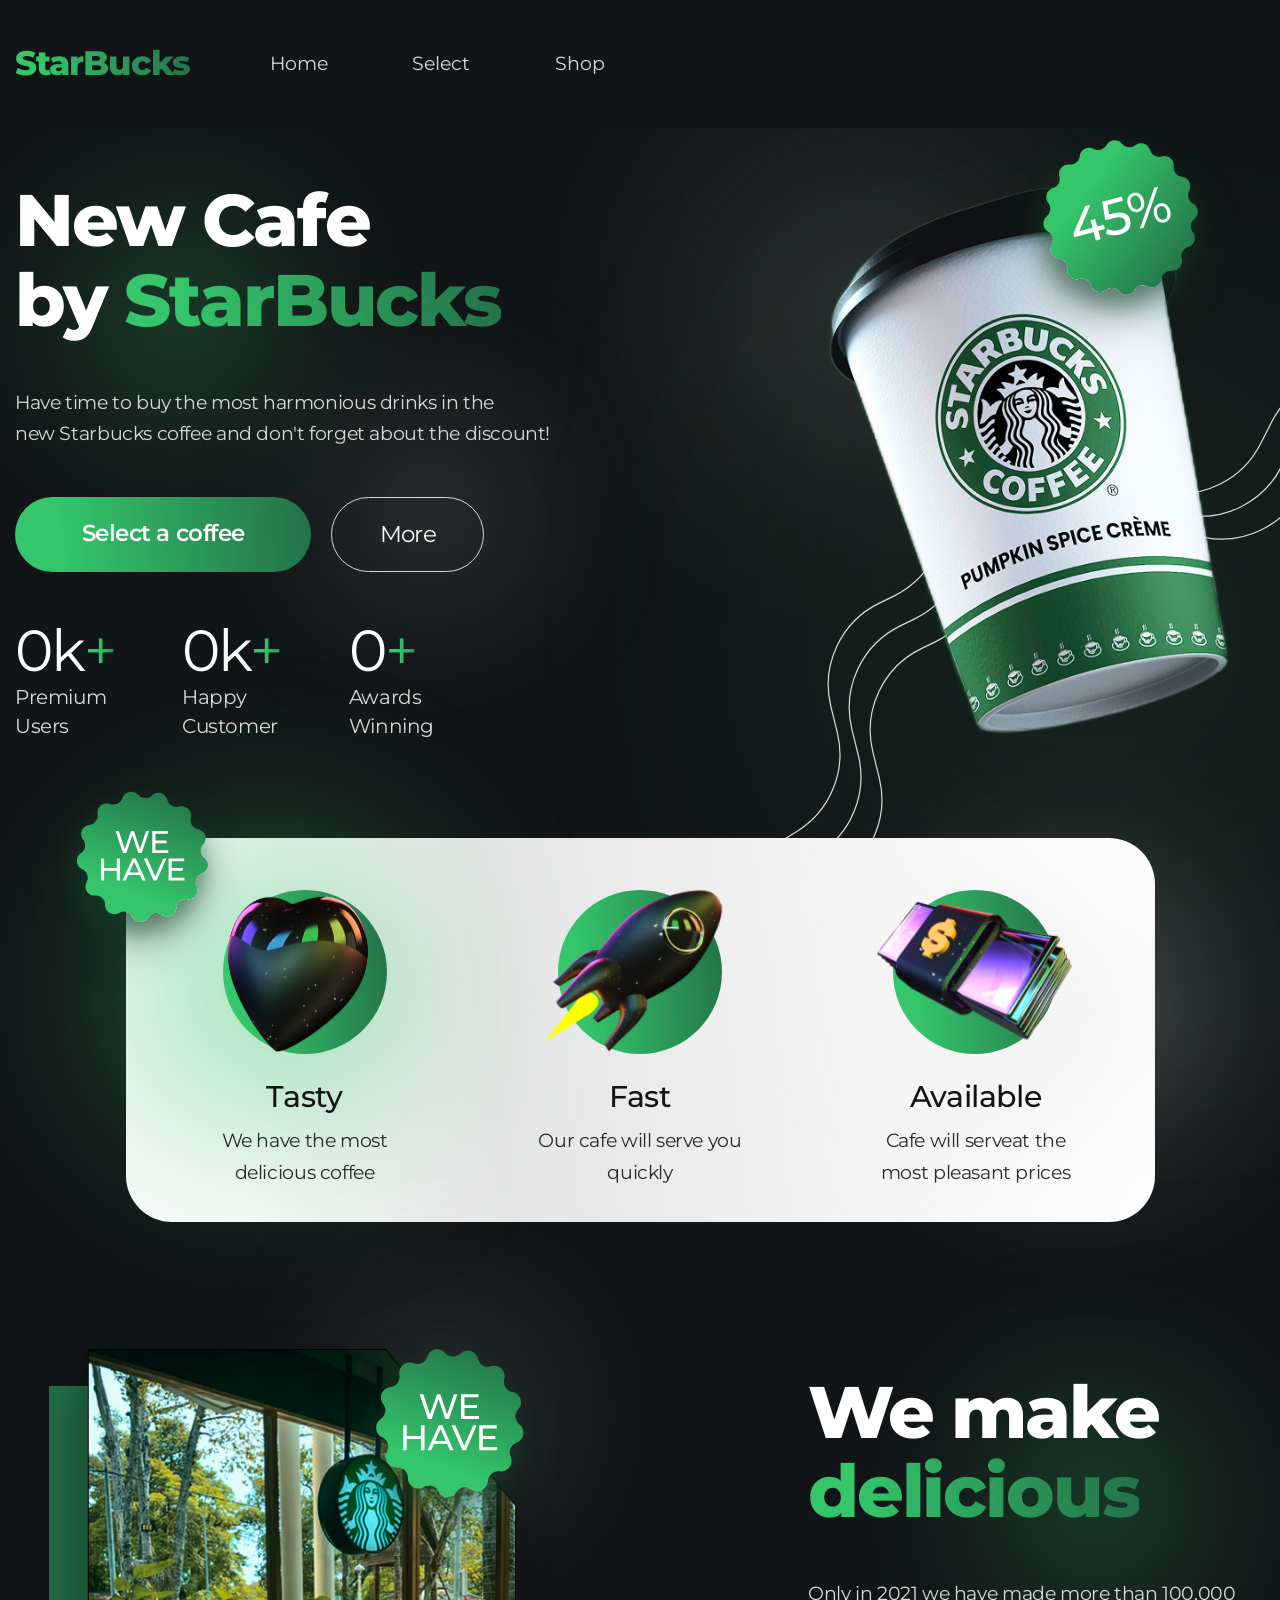
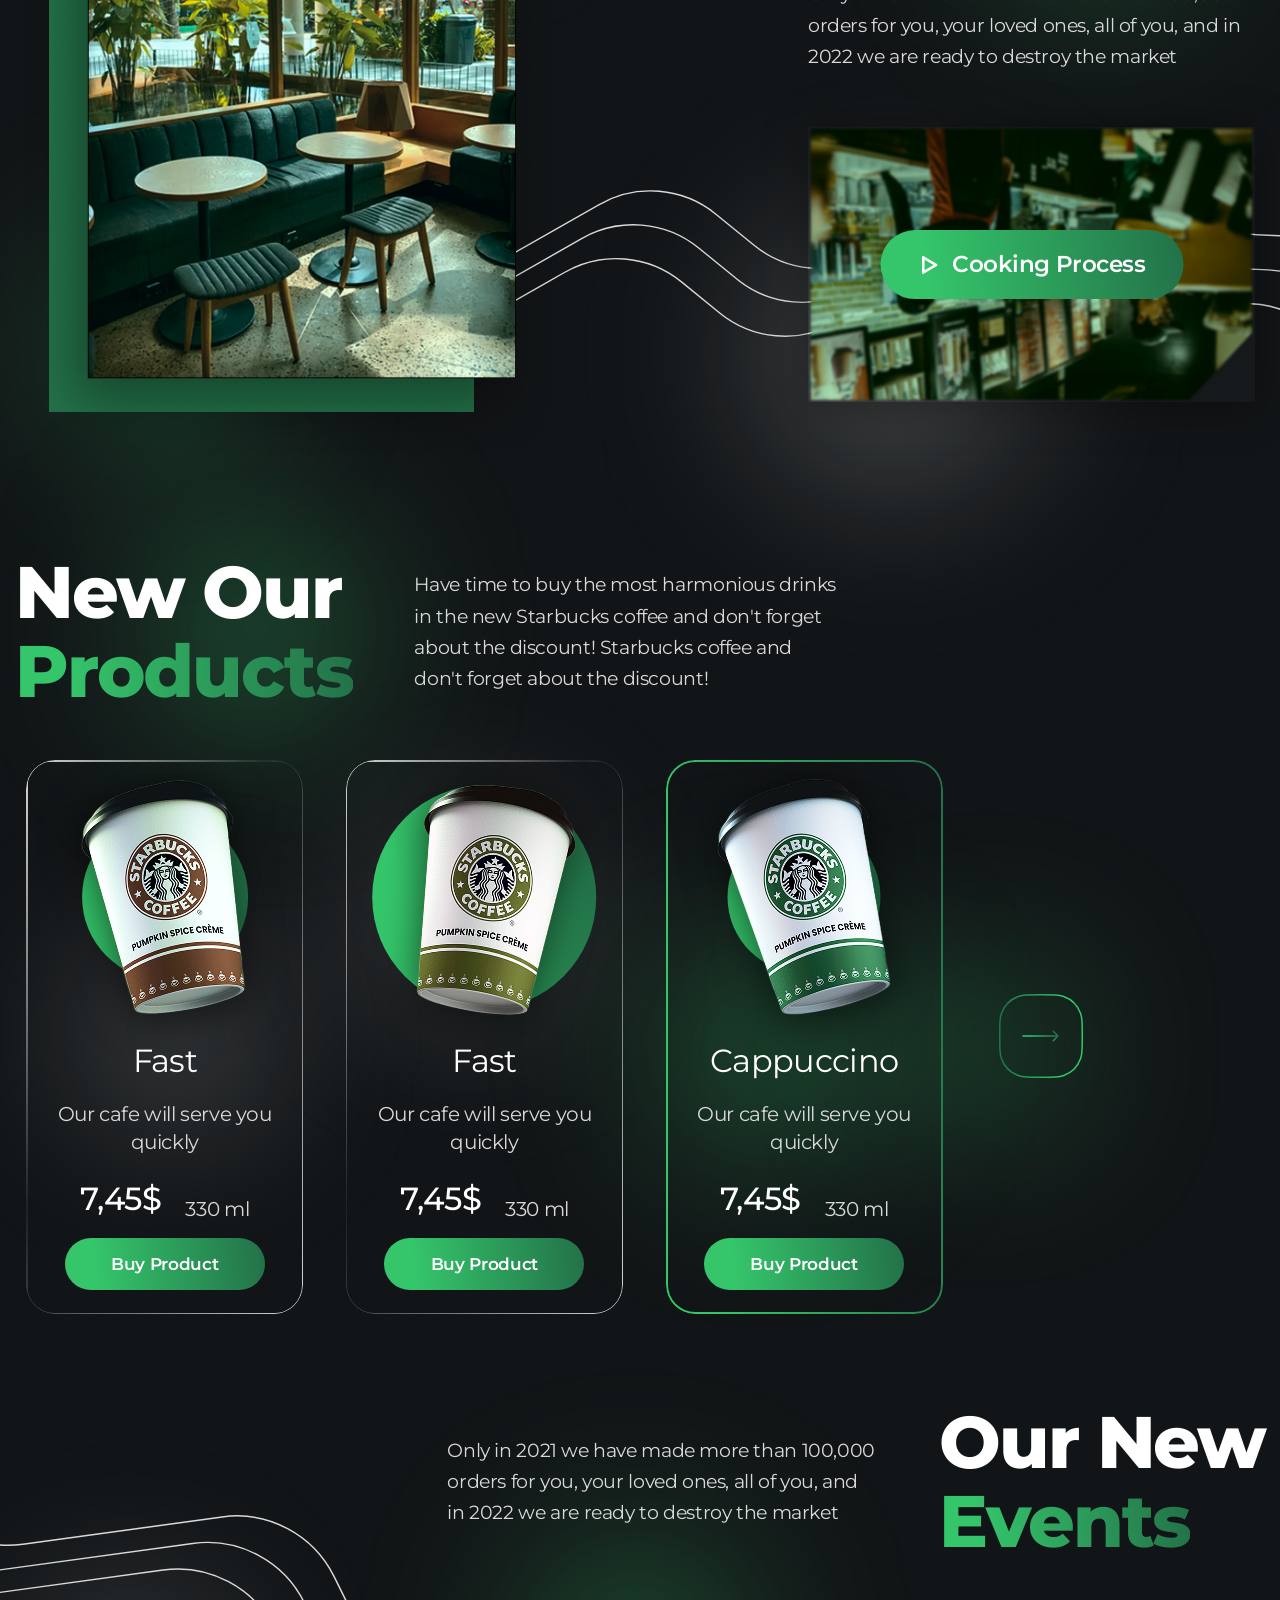
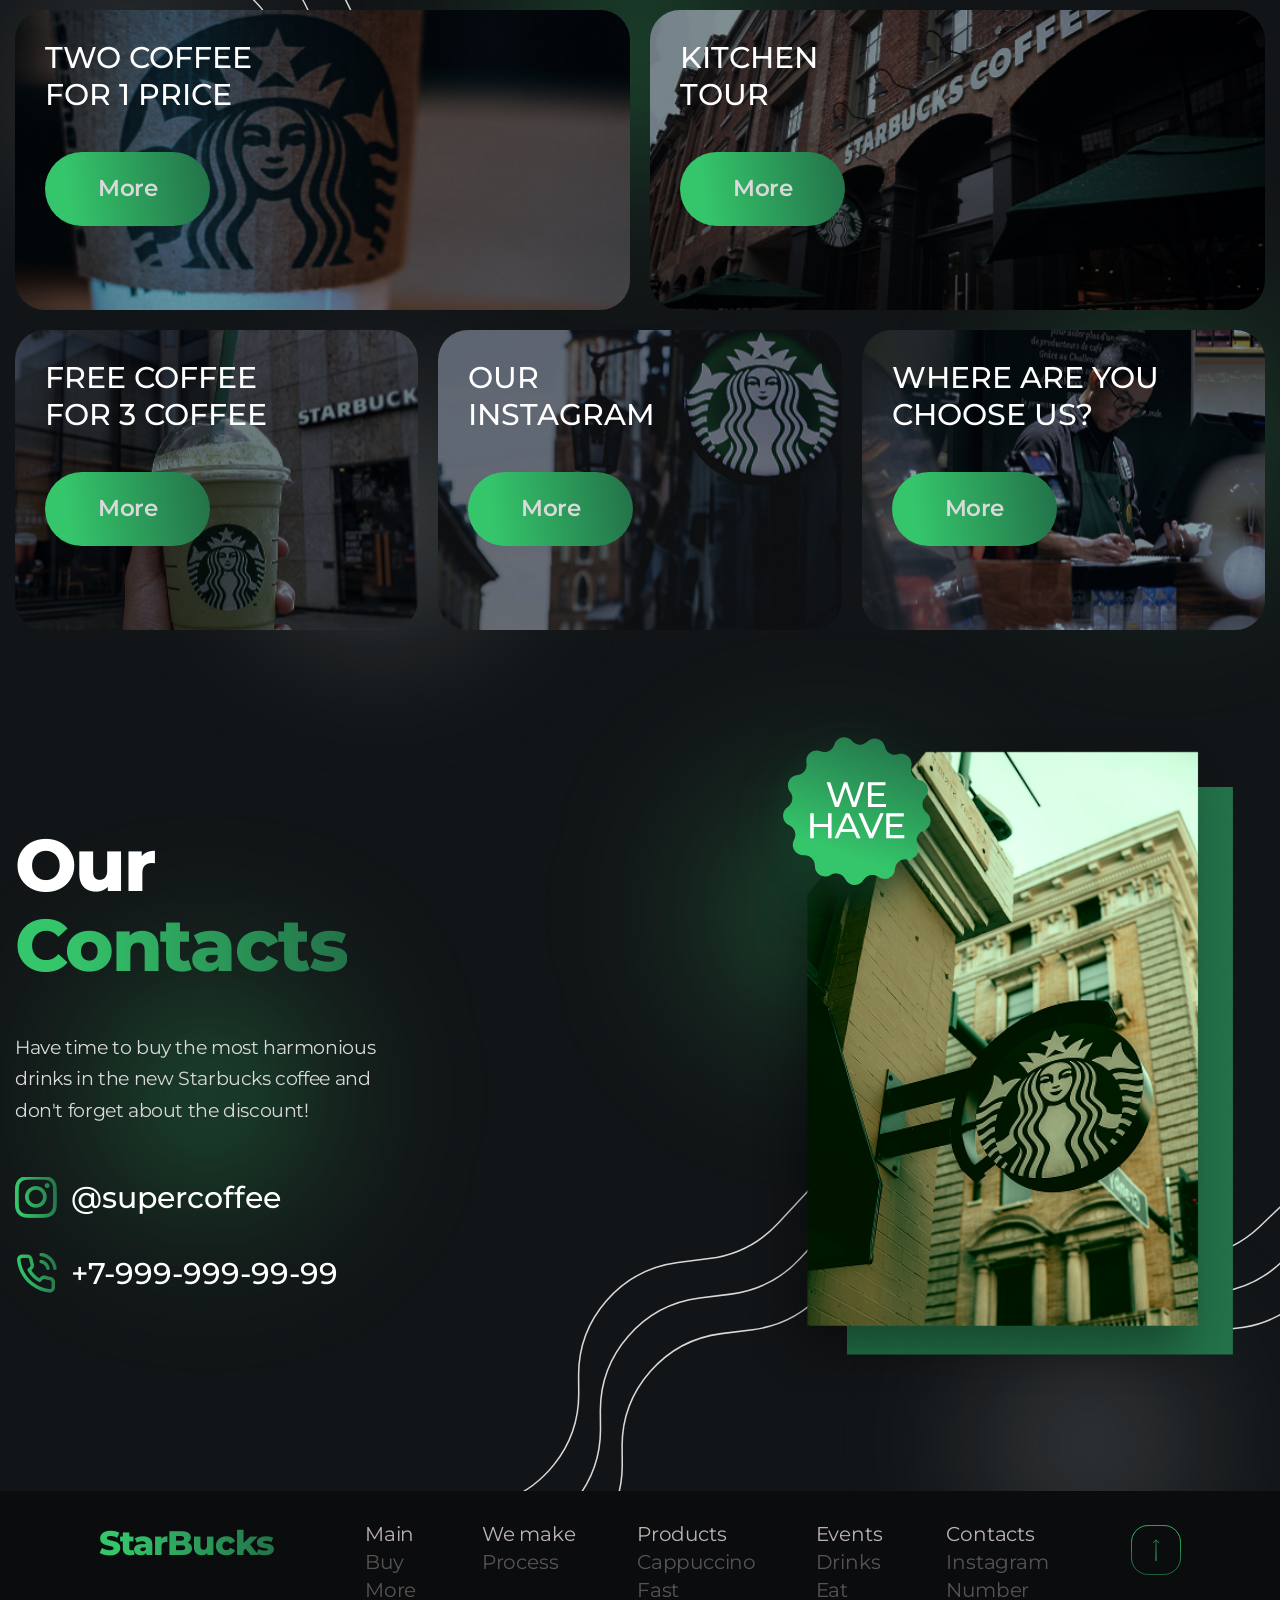
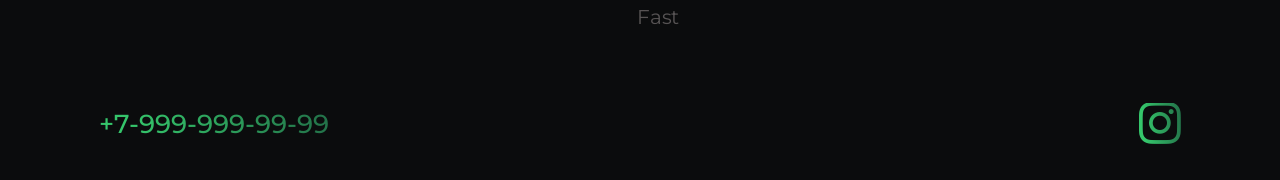
==== commit 1be8306c: "fix spollers" ====
--- a/index.html
+++ b/index.html
@@ -578,54 +578,57 @@
       <footer class="footer">
 				<div class="footer__container">
 					<div class="footer__body body-footer">
-						<a data-goto=".wrapper" href="#" class="body-footer__logo header__logo">StarBucks</a>
-						<ul data-spollers="991.98" class="body-footer__items ">
-							<li class="body-footer__item">
-								<h6 data-spoller class="body-footer__title">Main</h6>
-								<div class="body-footer__link">
-									<a href="#" class="body-footer__link-title">Buy</a>
-									<a href="#" class="body-footer__link-title">BMore</a>
-								</div>
-								<a href="#" class="body-footer__link"></a>
-							</li>
-							<li class="body-footer__item">
-								<h6 data-spoller class="body-footer__title">We make</h6>
-								<div class="body-footer__link">
-									<a href="#" class="body-footer__link-title">Process</a>
-								</div>
-								<a href="#" class="body-footer__link"></a>
-							</li>
-							<li class="body-footer__item">
-								<h6 data-spoller class="body-footer__title">Products</h6>
-								<div class="body-footer__link">
-									<a href="#" class="body-footer__link-title">Cappuccino</a>
-									<a href="#" class="body-footer__link-title">Fast</a>
-									<a href="#" class="body-footer__link-title">Fast</a>
-								</div>
-								<a href="#" class="body-footer__link"></a>
-							</li>
-							<li class="body-footer__item">
-								<h6 data-spoller class="body-footer__title">Events</h6>
-								<div class="body-footer__link">
-									<a href="#" class="body-footer__link-title">Drinks</a>
-									<a href="#" class="body-footer__link-title">Eat</a>
-								</div>
-								<a href="#" class="body-footer__link"></a>
-							</li>
-							<li class="body-footer__item">
-								<h6 data-spoller class="body-footer__title">Contacts</h6>
-								<div class="body-footer__link">
-									<a href="#" class="body-footer__link-title">Instagram</a>
-									<a href="#" class="body-footer__link-title">Number</a>
-								</div>
-								<a href="#" class="body-footer__link"></a>
-							</li>
+							<a data-goto=".wrapper" href="#" class="body-footer__logo header__logo">StarBucks</a>
+							<ul data-spollers="767.98" class="body-footer__items">
+								<li class="body-footer__item">
+										<h6 data-spoller class="body-footer__title">Main</h6>
+										<div class="body-footer__link">
+												<div class="body-footer__link-inner">
+														<a href="#" class="body-footer__link-title">Buy</a>
+														<a href="#" class="body-footer__link-title">More</a>
+												</div>
+										</div>
+								</li>
+								<li class="body-footer__item">
+										<h6 data-spoller class="body-footer__title">We make</h6>
+										<div class="body-footer__link">
+												<div class="body-footer__link-inner">
+														<a href="#" class="body-footer__link-title">Process</a>
+												</div>
+										</div>
+								</li>
+								<li class="body-footer__item">
+										<h6 data-spoller class="body-footer__title">Products</h6>
+										<div class="body-footer__link">
+												<div class="body-footer__link-inner">
+														<a href="#" class="body-footer__link-title">Cappuccino</a>
+														<a href="#" class="body-footer__link-title">Fast</a>
+														<a href="#" class="body-footer__link-title">Fast</a>
+												</div>
+										</div>
+								</li>
+								<li class="body-footer__item">
+										<h6 data-spoller class="body-footer__title">Events</h6>
+										<div class="body-footer__link">
+												<div class="body-footer__link-inner">
+														<a href="#" class="body-footer__link-title">Drinks</a>
+														<a href="#" class="body-footer__link-title">Eat</a>
+												</div>
+										</div>
+								</li>
+								<li class="body-footer__item">
+										<h6 data-spoller class="body-footer__title">Contacts</h6>
+										<div class="body-footer__link">
+												<div class="body-footer__link-inner">
+														<a href="#" class="body-footer__link-title">Instagram</a>
+														<a href="#" class="body-footer__link-title">Number</a>
+												</div>
+										</div>
+								</li>
 						</ul>
-						<div class="body-footer__arrow">
-							<a data-goto=".wrapper" href="#">
+							<a data-goto=".wrapper" href="#" class="body-footer__arrow">
 								<img src="./images/footer/arrow.svg" alt="arrow">
 							</a>
-						</div>
 					</div>
 					<div class="footer__social social-footer">
 						<a href="tel:+79999999999" class="social-footer__item social-contacts__item">+7-999-999-99-99</a>
--- a/scss/main.css
+++ b/scss/main.css
@@ -1 +1 @@
-@import"https://fonts.googleapis.com/css2?family=Montserrat:wght@300;400;500;600;700;800;900&display=swap";@import"/scss/main.css";@import"https://fonts.googleapis.com/css2?family=Montserrat:wght@300;400;500;600;700;800;900&display=swap";@import"../css/main.css";@font-face{font-family:"icomoon";src:url("../font-icons/icomoon.eot?j24rxu");src:url("../font-icons/icomoon.eot?j24rxu#iefix") format("embedded-opentype"),url("../font-icons/icomoon.ttf?j24rxu") format("truetype"),url("../font-icons/icomoon.woff?j24rxu") format("woff"),url("../font-icons/icomoon.svg?j24rxu#icomoon") format("svg");font-weight:normal;font-style:normal;font-display:block}[class^=icon-]::before,[class*=" icon-"]::before{font-family:"icomoon" !important;speak:never;font-style:normal;font-weight:normal;font-variant:normal;text-transform:none;line-height:1;-webkit-font-smoothing:antialiased;-moz-osx-font-smoothing:grayscale}.icon-play:before{content:""}.icon-phone:before{content:""}.icon-arrow:before{content:""}.icon-instagram:before{content:""}:root{--background: #121517;--background-gradient: linear-gradient(263.46deg, #237249 1.41%, #35c66b 85.05%)}.icon-menu{position:fixed}@media(max-width: 767.98px){.icon-menu{display:block;position:relative;flex:0 0 2.625rem;width:2.625rem;height:1.125rem;cursor:pointer;z-index:10}.icon-menu span,.icon-menu::before,.icon-menu::after{content:"";transition:all .5s ease 0s;left:0;position:absolute;width:100%;height:2px;background-image:var(--background-gradient)}.icon-menu::before{top:0}.icon-menu::after{bottom:0}.icon-menu span{top:calc(55% - 1px);transform:scale(1) translate(0px, -55%)}}.menu-open .icon-menu::before{transform:rotate(-45deg);top:calc(50% - 1px);background-image:var(--background-gradient)}.menu-open .icon-menu::after{transform:rotate(45deg);bottom:calc(50% - 1px);background-image:var(--background-gradient)}.menu-open span{left:50%;width:0;background-image:var(--background-gradient)}@media(max-width: 767.98px){.menu{flex:0 0 auto;display:flex;justify-content:flex-end}.menu__body{position:fixed;top:0;left:-100%;width:100%;height:100%;background-color:var(--background);padding:100px 15px 50px 15px;transition:left .5s ease 0s;overflow:auto;z-index:4}.menu__body::before{content:"";position:fixed;width:100%;top:0;left:-100%;height:3.75rem;background-color:var(--background);transition:left .5s ease 0s;z-index:4}}.menu-open .menu__body{left:0}.menu-open .menu__body::before{left:0}.menu-open body{overflow:hidden}.wrapper{min-height:100%;display:flex;flex-direction:column;overflow:clip}.wrapper>main{flex-grow:1}[class*=__container]{max-inline-size:82.75rem;margin-inline:auto;padding-inline:.9375rem}:root{--font-family: "Montserrat", sans-serif;--primary: #d9d9d9;--white: #fff;--background: #121517;--background-gradient: linear-gradient(263.46deg, #237249 1.41%, #35c66b 85.05%)}body{font-family:var(--font-family);color:var(--primary);background-color:var(--background);font-size:calc(16px + 4 * ((100vw - 320px) / 1192))}.header-block__container{display:flex;flex-direction:column;gap:2.5rem}.block__header{display:grid;gap:calc(20px + 34 * ((100vw - 320px) / 1192))}@media(min-width: 47.9988rem){.block__header--row{display:flex;align-items:center;gap:calc(20px + 52 * ((100vw - 320px) / 1192))}}@media(min-width: 47.9988rem){.block__header--row-rev{display:flex;flex-direction:row-reverse;align-items:center;gap:calc(20px + 52 * ((100vw - 320px) / 1192))}}.title{font-weight:800;font-size:calc(42px + 38 * ((100vw - 320px) / 1192));line-height:1.09;letter-spacing:-0.03em;color:var(--white)}.title span{background:var(--background-gradient);background-clip:text;-webkit-background-clip:text;-webkit-text-fill-color:rgba(0,0,0,0)}@media(max-width: 47.9988rem){.title br{display:none}}.text{line-height:1.63;letter-spacing:-0.02em}.text P:not(:last-child){margin-bottom:.625rem}@media(max-width: 47.9988rem){.text br{display:none}}@media(min-width: 47.9988rem){.text--row{max-width:26.875rem}}.buttons-block__button{display:grid;grid-auto-flow:column;justify-content:start;gap:1.875rem}@media(max-width: 47.9988rem){.buttons-block__button{display:flex;justify-content:center;align-items:center;flex-wrap:wrap;text-align:center}}.button{padding-inline:calc(20px + 58 * ((100vw - 320px) / 1192));padding-block:1.25rem;max-height:4.6875rem;font-size:calc(20px + 4 * ((100vw - 320px) / 1192));line-height:1.46;border-radius:5.1875rem;font-weight:600;letter-spacing:-0.02em;color:var(--white);background:var(--background-gradient);transition:box-shadow .4s,transform .4s}.button:hover{box-shadow:0 0 20px rgba(53,198,107,.7),0 0 40px rgba(53,198,107,.4)}@media(max-width: 47.9988rem){.button{width:100%}}.button--dark{padding-inline:calc(20px + 34 * ((100vw - 320px) / 1192));font-weight:400;letter-spacing:-0.03em;background-color:var(--background);background:rgba(0,0,0,0);border:.0625rem solid var(--primary);transition:all .5s}.button--dark:hover{color:var(--background);background-color:var(--primary)}.button--buy{padding-inline:calc(20px + 18 * ((100vw - 320px) / 1192));padding-block:.875rem;max-height:3.375rem;font-size:1.0625rem;display:flex;justify-content:center;align-items:center;border-radius:3.75rem}.figure__container{padding-bottom:100px}.figure__label{display:flex;gap:2.5rem;width:178px;height:178px}.figure__shape{display:block;width:100%;height:100%;-o-object-fit:contain;object-fit:contain;animation:figure-pulse 3s ease-in-out infinite;transform-origin:50% 50%;will-change:transform;filter:drop-shadow(-4px 13px 22px rgba(20, 62, 40, 0.46))}@keyframes figure-pulse{0%,100%{transform:scale(1)}50%{transform:scale(1.08)}}.figure__shape-2{display:block;width:178px;height:178px;-o-object-fit:contain;object-fit:contain;animation:figure-sway 5s ease-in-out infinite;transform-origin:50% 100%;will-change:transform;filter:drop-shadow(-4px 13px 22px rgba(20, 62, 40, 0.46))}@keyframes figure-sway{0%,100%{transform:rotate(-8deg)}50%{transform:rotate(8deg)}}.wrapper{min-height:100%;display:flex;flex-direction:column;overflow:clip}.wrapper>main{flex-grow:1}[class*=__container]{max-inline-size:82.8125rem;margin-inline:auto;padding-inline:.9375rem}:root{--font-family: "Montserrat", sans-serif;--primary: #d9d9d9;--white: #fff;--background: #121517;--background-footer: #0b0c0d;--background-gradient: linear-gradient(263.46deg, #237249 1.41%, #35c66b 85.05%);--background-white: linear-gradient(264.52deg, #fff 5.07%, #e5e5e5 64.2%, #fbfbfb 88.34%);--color-text: rgba(18, 21, 23, 0.9);--green-hover: #35c66b}body{font-family:var(--font-family);color:var(--primary);background-color:var(--background);font-size:calc(16px + 4 * ((100vw - 320px) / 1192))}.header{position:fixed;width:100%;top:0;left:0;z-index:100;background-color:var(--background);transition:all .5s}.header__container{display:flex;align-items:center;gap:calc(20px + 75 * ((100vw - 320px) / 1192));min-height:calc(80px + 55 * ((100vw - 320px) / 1192));padding-block:calc(34px + 14 * ((100vw - 320px) / 1192))}@media(max-width: 47.9988rem){.header__container{justify-content:space-between}}.header__logo{font-weight:800;font-size:calc(22px + 15 * ((100vw - 320px) / 1192));line-height:1.09;letter-spacing:-0.03em;background:var(--background-gradient);background-clip:text;-webkit-background-clip:text;-webkit-text-fill-color:rgba(0,0,0,0);z-index:10;transition:filter .4s ease}.header__logo:hover{filter:drop-shadow(0 0 0.75rem rgba(53, 198, 107, 0.6))}.menu-header__list{display:flex;flex-wrap:wrap;justify-content:center;align-items:center;gap:calc(40px + 55 * ((100vw - 320px) / 1192))}@media(max-width: 47.9988rem){.menu-header__list{flex-direction:column;align-items:end}}.menu-header__item{font-size:1.1875rem;text-shadow:0 4px 4px 0 rgba(0,0,0,.25)}.menu-header__item a{transition:color .5s ease;color:var(--primary)}.menu-header__item a:hover{color:var(--green-hover)}@media(max-width: 47.9988rem){.menu-header__item{font-size:24px}}.hero{padding-top:calc(150px + 39 * ((100vw - 320px) / 1192));padding-bottom:calc(40px + 71 * ((100vw - 320px) / 1192));position:relative}.hero__container{position:relative;display:flex;justify-content:space-between;gap:2rem}@media(max-width: 47.9988rem){.hero__container{flex-direction:column-reverse;align-items:center}}.hero__header,.hero__image{position:relative;z-index:1}.hero__image{position:relative;width:100%;max-width:29.5rem;aspect-ratio:1/1}.hero__image::before,.hero__image::after{content:"";position:absolute;border-radius:100%;pointer-events:none;z-index:0}@media(max-width: 47.9988rem){.hero__image::before,.hero__image::after{display:none}}.hero__image::before{width:229px;height:229px;top:2%;left:-10%;background:rgba(217,217,217,.3);filter:blur(124.04px)}.hero__image::after{width:20.25rem;height:20.25rem;right:0;bottom:-10%;background:linear-gradient(267.2deg, rgba(35, 114, 73, 0.35) 20.73%, rgba(53, 198, 107, 0.33) 22.81%);filter:blur(175.5px)}.hero__image-img{position:relative;z-index:1;width:100%;height:100%}.hero__image-img>img:first-child{display:block;width:100%;height:100%;-o-object-fit:contain;object-fit:contain}.hero__image-img>img:nth-child(2){position:relative;z-index:1;display:block;width:100%;height:100%;-o-object-fit:contain;object-fit:contain}.hero .figure__shape-2{--tx: 0%;--ty: 0%;position:absolute;top:-15%;right:5%;width:calc(168px + 90 * ((100vw - 320px) / 1192));height:calc(168px + 90 * ((100vw - 320px) / 1192));-o-object-fit:contain;object-fit:contain;z-index:2;pointer-events:none;filter:drop-shadow(-4px 13px 22px rgba(20, 62, 40, 0.46));animation:figure-sway 3s ease-in-out infinite;transform-origin:50% 100%;will-change:transform;translate:var(--tx) var(--ty)}@media(max-width: 991.9808px){.hero .figure__shape-2{--tx: -20%;--ty: 70%}}@media(max-width: 991.9808px){.hero .figure__shape-2{--tx: -10%;--ty: 50%}}@media(max-width: 940.9808px){.hero .figure__shape-2{--tx: -20%;--ty: 100%}}@media(max-width: 47.9988rem){.hero .figure__shape-2{--tx: -40%;--ty: 0%}}@media(max-width: 29.9988rem){.hero .figure__shape-2{--ty: 15%}}@media(max-width: 400.9808px){.hero .figure__shape-2{--tx: 0%;--ty: 5%}}@media(prefers-reduced-motion: reduce){.hero .figure__shape-2{animation:none}}.hero__bg-decoration{position:absolute;top:85%;left:50%;width:150%;height:150%;transform:translate(-50%, -50%);background:url("../images/main/main-bg.svg") center center no-repeat;background-size:contain;z-index:0;pointer-events:none}@media(max-width: 47.9988rem){.hero__bg-decoration{width:120%;height:100%;opacity:.5}}.header-main{display:flex;flex-direction:column;gap:calc(20px + 34 * ((100vw - 320px) / 1192));position:relative;isolation:isolate}.header-main::before,.header-main::after{content:"";position:absolute;border-radius:50%;pointer-events:none;z-index:-1;background:radial-gradient(circle, rgba(53, 198, 107, 0.55) 0%, rgba(53, 198, 107, 0.35) 20%, rgba(53, 198, 107, 0) 45%);filter:blur(80px);transform:translateZ(0);-webkit-backface-visibility:hidden;backface-visibility:hidden}@media(max-width: 47.9988rem){.header-main::before,.header-main::after{display:none}}.header-main::before{width:24rem;height:24rem;left:-5%;top:-10%}.header-main::after{width:22rem;height:22rem;bottom:10%;right:-10%;background:radial-gradient(circle, rgba(217, 217, 217, 0.4) 0%, rgba(217, 217, 217, 0.2) 20%, rgba(217, 217, 217, 0) 45%)}.header-main__buttons{display:flex;flex-wrap:wrap;gap:1.25rem}.header-main__button{text-align:center}.stats{display:flex;flex-wrap:wrap;gap:calc(20px + 26 * ((100vw - 320px) / 1192))}@media(max-width: 47.9988rem){.stats{justify-content:center}}.item-stats{max-width:7.875rem}.item-stats__value{font-size:calc(42px + 20 * ((100vw - 320px) / 1192));line-height:1.09;letter-spacing:-0.03em;color:var(--white)}.item-stats__value span:nth-child(2){background:linear-gradient(266.83deg, #237249 -35.11%, #35c66b 57.94%);background-clip:text;-webkit-background-clip:text;-webkit-text-fill-color:rgba(0,0,0,0)}.item-stats__text{font-size:1.25rem;line-height:1.44;letter-spacing:-0.02em}.services{position:relative;z-index:2;padding-bottom:calc(40px + 60 * ((100vw - 320px) / 1192))}.services__container{display:flex;flex-direction:column;justify-content:center;align-items:center;padding-inline:calc(10px + 70 * ((100vw - 320px) / 1192))}.services__figure{position:absolute;top:-21%;left:-8%;width:calc(192px + 10 * ((100vw - 320px) / 1192));height:calc(192px + 10 * ((100vw - 320px) / 1192));-o-object-fit:contain;object-fit:contain;z-index:2;pointer-events:none;filter:drop-shadow(-4px 13px 22px rgba(20, 62, 40, 0.46));transform-origin:50% 100%;will-change:transform}@media(max-width: 932.9808px){.services__figure{top:-12%;left:-4%}}@media(max-width: 52.6863rem){.services__figure{width:clamp(6.25rem,50%,9.375rem)}}@media(max-width: 600.9808px){.services__figure{top:-12%;left:-7%}}@media(max-width: 479.9808px){.services__figure{top:-10%;left:-7%}}@media(prefers-reduced-motion: reduce){.services .figure__shape-2{animation:none}}.services__items{position:relative;max-width:64.3125rem;padding-inline:calc(10px + 68 * ((100vw - 320px) / 1192));padding-block:calc(10px + 30 * ((100vw - 320px) / 1192));border-radius:2.875rem;background:var(--background-white);display:grid;width:100%;gap:calc(20px + 108 * ((100vw - 320px) / 1192));grid-template-columns:repeat(auto-fill, minmax(200px, 1fr));position:relative;isolation:isolate}.services__items::before,.services__items::after{content:"";position:absolute;border-radius:50%;pointer-events:none;z-index:-1;background:radial-gradient(circle, rgba(53, 198, 107, 0.55) 0%, rgba(53, 198, 107, 0.35) 40%, rgba(53, 198, 107, 0) 75%);filter:blur(80px);transform:translateZ(0);-webkit-backface-visibility:hidden;backface-visibility:hidden}@media(max-width: 47.9988rem){.services__items::before,.services__items::after{display:none}}.services__items::before{width:24rem;height:24rem;left:-5%;top:-10%}.services__items::after{width:22rem;height:22rem;bottom:10%;right:-10%;background:radial-gradient(circle, rgba(217, 217, 217, 0.4) 0%, rgba(217, 217, 217, 0.2) 40%, rgba(217, 217, 217, 0) 75%)}.item-service{display:flex;flex-direction:column;justify-content:center;align-items:center;line-height:1.63;letter-spacing:-0.02em;text-align:center}.item-service__icon{position:relative;width:100%;max-width:200px;aspect-ratio:1/1;margin-inline:auto}.item-service__icon::before{content:"";position:absolute;inset:9%;border-radius:50%;background:var(--background-gradient);z-index:0}.item-service__icon img{position:relative;z-index:1;width:100%;height:100%;-o-object-fit:contain;object-fit:contain}.item-service__title{font-weight:500;font-size:calc(24px + 8 * ((100vw - 320px) / 1192));color:var(--background);margin-bottom:.25rem}.item-service__text{font-size:calc(16px + 4 * ((100vw - 320px) / 1192));color:var(--color-text)}.make{padding-bottom:calc(40px + 60 * ((100vw - 320px) / 1192));position:relative;z-index:2}.make__container{display:flex;justify-content:space-between;align-items:center;gap:1.25rem}@media(max-width: 61.9988rem){.make__container{flex-direction:column;align-items:start}}@media(max-width: 47.9988rem){.make__container{align-items:center}}.make__images{position:relative;z-index:1;flex:0 0 34.25rem;max-width:34.25rem;aspect-ratio:548/754}@media(max-width: 61.9988rem){.make__images{flex:1 1 auto;width:100%}}.make__bg-decoration{position:absolute;top:23%;right:-160%;width:200%;height:132%;background:url("../images/make/make-main-bg.svg") center right no-repeat;background-size:contain;z-index:0;pointer-events:none}@media(max-width: 61.9988rem){.make__bg-decoration{width:180%;top:5%;opacity:.5}}@media(max-width: 47.9988rem){.make__bg-decoration{right:-50%;opacity:.3}}.images-make{isolation:isolate}.images-make::before,.images-make::after{content:"";position:absolute;border-radius:50%;pointer-events:none;z-index:-1;background:radial-gradient(circle, rgba(53, 198, 107, 0.55) 0%, rgba(53, 198, 107, 0.35) 20%, rgba(53, 198, 107, 0) 45%);filter:blur(80px);transform:translateZ(0);-webkit-backface-visibility:hidden;backface-visibility:hidden}@media(max-width: 47.9988rem){.images-make::before,.images-make::after{display:none}}.images-make::before{width:24rem;height:24rem;bottom:-10%;left:-10%}.images-make::after{width:22rem;height:22rem;top:-10%;right:-10%;background:radial-gradient(circle, rgba(217, 217, 217, 0.4) 0%, rgba(217, 217, 217, 0.2) 20%, rgba(217, 217, 217, 0) 45%)}.images-make__item{position:absolute}.images-make__item img{display:block;width:100%;height:100%;-o-object-fit:contain;object-fit:contain}.images-make__item-1{top:0;right:0;width:calc(150px + 95 * ((100vw - 320px) / 1192));height:calc(150px + 95 * ((100vw - 320px) / 1192));z-index:3;animation:figure-pulse 3s ease-in-out infinite;transform-origin:50% 50%;will-change:transform;filter:drop-shadow(-4px 13px 22px rgba(20, 62, 40, 0.46))}.images-make__item-2{top:0;left:0;width:100%;height:100%;z-index:2;-webkit-clip-path:polygon(0 0, 85% 0, 100% 15%, 100% 100%, 0 100%);clip-path:polygon(0 0, 85% 0, 100% 15%, 100% 100%, 0 100%)}.images-make__item-3{top:10%;left:5%;width:80%;height:83%;z-index:1}.content-make{position:relative;z-index:1;max-width:28.5625rem}@media(min-width: 61.9988rem){.content-make{flex:0 1 auto;width:100%}}@media(max-width: 61.9988rem){.content-make{display:flex;gap:1.25rem;width:100%;max-width:100%}}@media(max-width: 61.9988rem)and (min-width: 61.9988rem){.content-make .content-make--block__header{max-width:457px}}@media(max-width: 47.9988rem){.content-make{flex-wrap:wrap;justify-content:center}}.content-make::before,.content-make::after{content:"";position:absolute;border-radius:50%;pointer-events:none;z-index:0;background:radial-gradient(circle, rgba(53, 198, 107, 0.55) 0%, rgba(53, 198, 107, 0.35) 20%, rgba(53, 198, 107, 0) 45%);filter:blur(80px);will-change:transform;-webkit-backface-visibility:hidden;backface-visibility:hidden}@media(max-width: 47.9988rem){.content-make::before,.content-make::after{display:none}}.content-make::before{width:24rem;height:24rem;right:-5%;top:-10%}.content-make::after{width:22rem;height:22rem;bottom:-20%;left:-20%;background:radial-gradient(circle, rgba(217, 217, 217, 0.4) 0%, rgba(217, 217, 217, 0.2) 40%, rgba(217, 217, 217, 0) 75%)}.content-make>*{position:relative;z-index:1}.content-make__media{position:relative;width:100%;overflow:hidden;cursor:pointer;background:rgba(217,217,217,.02);box-shadow:0 4px 41px 0 rgba(0,0,0,.39)}@media(min-width: 61.9988rem){.content-make__media{max-width:27.9375rem;aspect-ratio:447/275}}.content-make__preview{display:block;width:100%;height:100%;-o-object-fit:cover;object-fit:cover;transition:opacity .5s ease,visibility .5s ease}.content-make__button{position:absolute;top:50%;left:50%;transform:translate(-50%, -50%);z-index:2;white-space:nowrap;display:flex;align-items:center;gap:.75rem;transition:opacity .5s ease,visibility .5s ease,box-shadow .4s,transform .4s;padding-inline:calc(20px + 22 * ((100vw - 320px) / 1192));padding-block:calc(10px + 10 * ((100vw - 320px) / 1192))}.content-make__video{position:absolute;top:0;left:0;width:100%;height:100%;border:none;z-index:3;opacity:0;visibility:hidden;transition:opacity .5s ease,visibility .5s ease}.content-make.is-playing .content-make__video{opacity:1;visibility:visible}.content-make.is-playing .content-make__preview,.content-make.is-playing .content-make__button{opacity:0;visibility:hidden;pointer-events:none}.content-make--block__header{padding-bottom:calc(20px + 43 * ((100vw - 320px) / 1192))}.our{padding-bottom:calc(40px + 60 * ((100vw - 320px) / 1192))}.our__container{position:relative;overflow:visible}.our__inner-container{display:flex;align-items:center;gap:calc(10px + 44 * ((100vw - 320px) / 1192))}@media(max-width: 47.9988rem){.our__inner-container{flex-direction:column;text-align:center}}.our__inner-container::before,.our__inner-container::after{content:"";position:absolute;border-radius:50%;pointer-events:none;z-index:-1;background:radial-gradient(circle, rgba(53, 198, 107, 0.55) 0%, rgba(53, 198, 107, 0.35) 20%, rgba(53, 198, 107, 0) 55%);filter:blur(80px);transform:translateZ(0);-webkit-backface-visibility:hidden;backface-visibility:hidden}@media(max-width: 47.9988rem){.our__inner-container::before,.our__inner-container::after{display:none}}.our__inner-container::before{width:24rem;height:24rem;top:40%;right:25%}.our__inner-container::after{width:22rem;height:22rem;top:40%;left:0%;background:radial-gradient(circle, rgba(217, 217, 217, 0.4) 0%, rgba(217, 217, 217, 0.2) 30%, rgba(217, 217, 217, 0) 45%)}.our__slider{margin-inline:0;width:100%}@media(min-width: 61.9988rem){.our__slider{max-width:939px}}@media(max-width: 960.9808px){.our__slider{max-width:639px}}.our__slide{flex-shrink:0;max-width:100%;height:auto;display:flex;justify-content:center;cursor:pointer}@media(min-width: 61.9988rem){.our__slide{width:17.3125rem}}.our__controls{flex-shrink:0}.our__controls::before{content:"";position:absolute;border-radius:50%;pointer-events:none;z-index:-1;background:radial-gradient(circle, rgba(53, 198, 107, 0.55) 0%, rgba(53, 198, 107, 0.35) 20%, rgba(53, 198, 107, 0) 35%);filter:blur(80px);transform:translateZ(0);-webkit-backface-visibility:hidden;backface-visibility:hidden}@media(max-width: 47.9988rem){.our__controls::before{display:none}}.our__controls::before{width:24rem;height:24rem;top:40%;right:8%}.our__arrow{display:inline-flex;align-items:center;justify-content:center;width:84px;height:84px;padding:0;border:none;background:rgba(0,0,0,0);border-radius:50%;cursor:pointer;transition:filter .45s ease,transform .45s ease}.our__arrow img{display:block;width:100%;height:100%;transition:transform .45s ease;pointer-events:none}.our__arrow:hover{filter:drop-shadow(0 0 8px rgba(53, 198, 107, 0.75)) drop-shadow(0 0 22px rgba(53, 198, 107, 0.45))}.our__arrow:hover img{transform:scale(1.06)}.our__arrow:active{transform:scale(0.95);filter:drop-shadow(0 0 4px rgba(53, 198, 107, 0.8))}.our__arrow:focus-visible{outline:2px solid #35c66b;outline-offset:4px}.our-block__header{margin-bottom:calc(30px + 24 * ((100vw - 320px) / 1192))}.our-block__header::before,.our-block__header::after{content:"";position:absolute;border-radius:50%;pointer-events:none;z-index:-1;background:radial-gradient(circle, rgba(53, 198, 107, 0.55) 0%, rgba(53, 198, 107, 0.35) 20%, rgba(53, 198, 107, 0) 55%);filter:blur(80px);transform:translateZ(0);-webkit-backface-visibility:hidden;backface-visibility:hidden}@media(max-width: 47.9988rem){.our-block__header::before,.our-block__header::after{display:none}}.our-block__header::before{width:24rem;height:24rem;top:-15%;right:65%}.our-block__header::after{width:22rem;height:22rem;top:25%;left:23%;background:radial-gradient(circle, rgba(217, 217, 217, 0.4) 0%, rgba(217, 217, 217, 0.2) 30%, rgba(217, 217, 217, 0) 45%)}.item-our{position:relative;display:flex;flex-direction:column;align-items:center;text-align:center;width:277px;height:554px;box-sizing:border-box;padding:17px 20px 24px;border-radius:1.8125rem;background:rgba(0,0,0,0)}.item-our::after{content:"";position:absolute;inset:0;border-radius:inherit;padding:.0844rem;background:linear-gradient(117.87deg, #dadada 0%, rgba(218, 218, 218, 0.07) 41.761%, #dadada 100%);-webkit-mask:linear-gradient(#fff 0 0) content-box,linear-gradient(#fff 0 0);mask:linear-gradient(#fff 0 0) content-box,linear-gradient(#fff 0 0);-webkit-mask-composite:xor;mask-composite:exclude;pointer-events:none;z-index:2}.item-our::before{content:"";position:absolute;inset:0;border-radius:inherit;padding:.125rem;background:var(--background-gradient);-webkit-mask:linear-gradient(#fff 0 0) content-box,linear-gradient(#fff 0 0);mask:linear-gradient(#fff 0 0) content-box,linear-gradient(#fff 0 0);-webkit-mask-composite:xor;mask-composite:exclude;pointer-events:none;z-index:3;opacity:0;transition:opacity .4s ease}.item-our:hover::before{opacity:1}.item-our.is-active::before{opacity:1}.item-our>*{position:relative;z-index:1}.item-our:hover::after{background:var(--background-gradient);padding:.125rem}.item-our.is-active::after{background:var(--background-gradient);padding:.125rem}.item-our__image{position:relative;flex:0 0 auto;display:flex;align-items:center;justify-content:center;height:240px;margin-bottom:.75rem}.item-our__image::before{content:"";position:absolute;width:85%;aspect-ratio:1/1;top:50%;left:50%;transform:translate(-50%, -50%);border-radius:50%;background:var(--background-gradient);z-index:0}.item-our__image img{position:relative;z-index:1;width:auto;height:auto;-o-object-fit:contain;object-fit:contain;filter:drop-shadow(0 4px 20px rgba(0, 0, 0, 0.6));transition:scale .5s}.item-our__image img:hover{scale:1.02}.item-our__body{display:flex;flex-direction:column;flex:1 1 auto;width:100%}.item-our__header{flex:1 1 auto;display:flex;flex-direction:column;justify-content:center;margin-bottom:.4375rem}.item-our__title{font-size:32px;line-height:1.3;letter-spacing:-0.02em;color:var(--white);transition:color .5s ease}.item-our__title:hover{color:#35c66b}.item-our__title:not(:last-child){margin-bottom:18px}.item-our__text{font-size:1.25rem;line-height:1.4;letter-spacing:-0.02em}.item-our__footer{margin-top:auto;display:flex;flex-direction:column;align-items:center;gap:.75rem;width:100%}.item-our__category{display:flex;justify-content:center;align-items:flex-end;gap:1.5rem;width:100%}.item-our__button{width:100%;max-width:200px}.category-our{line-height:1.63;letter-spacing:-0.02em}.category-our__price{font-weight:500;font-size:2rem;color:var(--white)}.category-our__volume{font-size:1.25rem}.swiper-slide.is-last-visible .item-our::after{background:var(--background-gradient);padding:.125rem}.events{padding-bottom:calc(40px + 60 * ((100vw - 320px) / 1192))}.events__container{position:relative}.events__gallery{display:grid;gap:1.25rem;grid-template-columns:repeat(6, 1fr)}@media(max-width: 61.9988rem)and (min-width: 47.9988rem){.events__gallery{grid-template-columns:repeat(2, 1fr)}}@media(max-width: 47.9988rem){.events__gallery{grid-template-columns:1fr}}.events__bg-decoration{position:absolute;top:17%;left:10%;width:40%;height:40%;transform:translate(-50%, -50%);background:url("../images/events/events-bg.svg") center center no-repeat;background-size:contain;z-index:0;pointer-events:none}@media(max-width: 47.9988rem){.events__bg-decoration{width:150%;height:150%;opacity:.5}}.events-block__header{margin-bottom:calc(30px + 24 * ((100vw - 320px) / 1192));position:relative}.events-block__header::before,.events-block__header::after{content:"";position:absolute;border-radius:50%;pointer-events:none;z-index:-1;background:radial-gradient(circle, rgba(53, 198, 107, 0.55) 0%, rgba(53, 198, 107, 0.35) 20%, rgba(53, 198, 107, 0) 55%);filter:blur(80px);transform:translateZ(0);-webkit-backface-visibility:hidden;backface-visibility:hidden}@media(max-width: 47.9988rem){.events-block__header::before,.events-block__header::after{display:none}}.events-block__header::before{width:24rem;height:24rem;top:35%;right:35%}.events-block__header::after{width:22rem;height:22rem;top:70%;left:-5%;background:radial-gradient(circle, rgba(217, 217, 217, 0.4) 0%, rgba(217, 217, 217, 0.2) 30%, rgba(217, 217, 217, 0) 45%)}.gallery-events{position:relative}.gallery-events::before,.gallery-events::after{content:"";position:absolute;border-radius:50%;pointer-events:none;z-index:-1;background:radial-gradient(circle, rgba(53, 198, 107, 0.55) 0%, rgba(53, 198, 107, 0.35) 20%, rgba(53, 198, 107, 0) 55%);filter:blur(80px);transform:translateZ(0);-webkit-backface-visibility:hidden;backface-visibility:hidden}@media(max-width: 47.9988rem){.gallery-events::before,.gallery-events::after{display:none}}.gallery-events::before{width:24rem;height:24rem;bottom:0%;right:-7%}.gallery-events::after{width:22rem;height:22rem;bottom:-10%;left:15%;background:radial-gradient(circle, rgba(217, 217, 217, 0.4) 0%, rgba(217, 217, 217, 0.2) 40%, rgba(217, 217, 217, 0) 45%)}.gallery-events__item{position:relative;border-radius:1.875rem;overflow:hidden;min-height:18.75rem;isolation:isolate;transform:translateZ(0);cursor:pointer;display:flex;flex-direction:column}.gallery-events__item:nth-child(1),.gallery-events__item:nth-child(2){grid-column:span 3}.gallery-events__item:nth-child(3),.gallery-events__item:nth-child(4),.gallery-events__item:nth-child(5){grid-column:span 2}.gallery-events__item:hover .gallery-events__image img{transform:scale(1.05) translateZ(0)}@media(max-width: 61.9988rem)and (min-width: 47.9988rem){.gallery-events__item{grid-column:span 1 !important}}@media(max-width: 47.9988rem){.gallery-events__item{grid-column:auto !important}}.gallery-events__content{position:relative;z-index:1;padding:30px;display:flex;flex-direction:column;height:100%}.gallery-events__title{font-weight:500;font-size:calc(24px + 8 * ((100vw - 320px) / 1192));line-height:1.2;color:var(--white);margin-bottom:1rem;margin-bottom:calc(15px + 29 * ((100vw - 320px) / 1192))}@media(max-width: 47.9988rem){.gallery-events__title{text-align:center}.gallery-events__title br{display:none}}.gallery-events__button{color:var(--primary);padding-inline:3.3125rem;display:inline-flex;width:-moz-fit-content;width:fit-content}@media(max-width: 47.9988rem){.gallery-events__button{display:flex;width:100%;justify-content:center;margin-top:auto}}.gallery-events__image{position:absolute;top:0;left:0;width:100%;height:100%;z-index:0;overflow:hidden}.gallery-events__image img{width:100%;height:100%;-o-object-fit:cover;object-fit:cover;display:block;transition:transform .5s ease;will-change:transform;-webkit-backface-visibility:hidden;backface-visibility:hidden;transform:translateZ(0);scale:1.01}.contacts{padding-bottom:calc(40px + 60 * ((100vw - 320px) / 1192));position:relative;z-index:2}.contacts__container{display:flex;justify-content:space-between;align-items:center;gap:1.25rem}@media(max-width: 61.9988rem){.contacts__container{flex-direction:column-reverse;align-items:end}}@media(max-width: 47.9988rem){.contacts__container{align-items:center}}.contacts__images{position:relative;z-index:1;flex:0 0 34.25rem;max-width:34.25rem;aspect-ratio:548/754}@media(max-width: 61.9988rem){.contacts__images{flex:1 1 auto;width:100%}}.contacts__bg-decoration{position:absolute;top:-30%;right:-20%;width:200%;height:250%;background:url("../images/contacts/bg-decoration-contacts.svg") center right no-repeat;background-size:contain;z-index:0;pointer-events:none}@media(max-width: 61.9988rem){.contacts__bg-decoration{width:240%;height:150%;top:-30%;right:-20%;transform:rotate(45deg);opacity:.5}}@media(max-width: 47.9988rem){.contacts__bg-decoration{opacity:.3;right:-50%}}@media(min-width: 61.9988rem){.content-contacts{max-width:24.4375rem}}.content-contacts-block__header{margin-bottom:calc(30px + 26 * ((100vw - 320px) / 1192));position:relative}@media(max-width: 61.9988rem){.content-contacts-block__header br{display:none}}.content-contacts-block__header::before{content:"";position:absolute;border-radius:50%;pointer-events:none;z-index:-1;background:radial-gradient(circle, rgba(53, 198, 107, 0.55) 0%, rgba(53, 198, 107, 0.35) 20%, rgba(53, 198, 107, 0) 55%);filter:blur(80px);transform:translateZ(0);-webkit-backface-visibility:hidden;backface-visibility:hidden}@media(max-width: 47.9988rem){.content-contacts-block__header::before{display:none}}.content-contacts-block__header::before{width:24rem;height:24rem;top:25%;left:0%}.social-contacts{display:flex;flex-direction:column;gap:calc(15px + 24 * ((100vw - 320px) / 1192))}.social-contacts__item{display:flex;align-items:center;gap:.875rem;font-weight:500;font-size:calc(24px + 8 * ((100vw - 320px) / 1192));line-height:1.32;color:var(--white);transition:color .5s}.social-contacts__item:hover{color:var(--green-hover)}.social-contacts__item::before{font-size:calc(32px + 12 * ((100vw - 320px) / 1192));background:var(--background-gradient);-webkit-background-clip:text;background-clip:text;-webkit-text-fill-color:rgba(0,0,0,0);color:rgba(0,0,0,0)}.images-contacts{position:relative;display:inline-block}@media(min-width: 61.9988rem){.images-contacts{width:465px;height:684px}}.images-contacts::before,.images-contacts::after{content:"";position:absolute;border-radius:50%;pointer-events:none;z-index:-1;background:radial-gradient(circle, rgba(53, 198, 107, 0.55) 0%, rgba(53, 198, 107, 0.35) 20%, rgba(53, 198, 107, 0) 55%);filter:blur(80px);transform:translateZ(0);-webkit-backface-visibility:hidden;backface-visibility:hidden}@media(max-width: 47.9988rem){.images-contacts::before,.images-contacts::after{display:none}}.images-contacts::before{width:24rem;height:24rem;top:0%;right:45%}.images-contacts::after{width:22rem;height:22rem;top:80%;right:0%;background:radial-gradient(circle, rgba(217, 217, 217, 0.4) 0%, rgba(217, 217, 217, 0.2) 30%, rgba(217, 217, 217, 0) 45%)}.images-contacts img{display:block;width:100%;height:100%;-o-object-fit:contain;object-fit:contain}.images-contacts__item{position:absolute}.images-contacts__item img{max-width:100%}.images-contacts__item-1{top:-3%;left:5%;width:calc(150px + 95 * ((100vw - 320px) / 1192));height:calc(150px + 95 * ((100vw - 320px) / 1192));z-index:3;animation:figure-pulse 3s ease-in-out infinite;transform-origin:50% 50%;will-change:transform;filter:drop-shadow(-4px 13px 22px rgba(20, 62, 40, 0.46))}@media(max-width: 61.9988rem){.images-contacts__item-1{top:3%}}.images-contacts__item-2{top:0;left:0;width:100%;height:100%;z-index:2;-webkit-clip-path:polygon(0 0, 85% 0, 100% 15%, 100% 100%, 0 100%);clip-path:polygon(0 0, 85% 0, 100% 15%, 100% 100%, 0 100%)}.images-contacts__item-3{top:10%;right:1%;width:80%;height:83%;z-index:1}.footer{background-color:var(--background-footer);z-index:2;padding-inline:calc(0px + 121 * ((100vw - 320px) / 1192));padding-block:calc(20px + 18 * ((100vw - 320px) / 1192))}.footer__body{display:flex;gap:calc(20px + 88 * ((100vw - 320px) / 1192))}.footer__social{display:flex;justify-content:space-between;gap:1.25rem}.body-footer__items{display:flex;gap:calc(20px + 62 * ((100vw - 320px) / 1192))}@media(max-width: 61.9988rem){.body-footer__items{flex-wrap:wrap}}+@import"https://fonts.googleapis.com/css2?family=Montserrat:wght@300;400;500;600;700;800;900&display=swap";@import"/scss/main.css";@import"https://fonts.googleapis.com/css2?family=Montserrat:wght@300;400;500;600;700;800;900&display=swap";@import"../css/main.css";@font-face{font-family:"icomoon";src:url("../font-icons/icomoon.eot?j24rxu");src:url("../font-icons/icomoon.eot?j24rxu#iefix") format("embedded-opentype"),url("../font-icons/icomoon.ttf?j24rxu") format("truetype"),url("../font-icons/icomoon.woff?j24rxu") format("woff"),url("../font-icons/icomoon.svg?j24rxu#icomoon") format("svg");font-weight:normal;font-style:normal;font-display:block}[class^=icon-]::before,[class*=" icon-"]::before{font-family:"icomoon" !important;speak:never;font-style:normal;font-weight:normal;font-variant:normal;text-transform:none;line-height:1;-webkit-font-smoothing:antialiased;-moz-osx-font-smoothing:grayscale}.icon-play:before{content:""}.icon-phone:before{content:""}.icon-arrow:before{content:""}.icon-instagram:before{content:""}:root{--background: #121517;--background-gradient: linear-gradient(263.46deg, #237249 1.41%, #35c66b 85.05%)}.icon-menu{position:fixed}@media(max-width: 767.98px){.icon-menu{display:block;position:relative;flex:0 0 2.625rem;width:2.625rem;height:1.125rem;cursor:pointer;z-index:10}.icon-menu span,.icon-menu::before,.icon-menu::after{content:"";transition:all .5s ease 0s;left:0;position:absolute;width:100%;height:2px;background-image:var(--background-gradient)}.icon-menu::before{top:0}.icon-menu::after{bottom:0}.icon-menu span{top:calc(55% - 1px);transform:scale(1) translate(0px, -55%)}}.menu-open .icon-menu::before{transform:rotate(-45deg);top:calc(50% - 1px);background-image:var(--background-gradient)}.menu-open .icon-menu::after{transform:rotate(45deg);bottom:calc(50% - 1px);background-image:var(--background-gradient)}.menu-open span{left:50%;width:0;background-image:var(--background-gradient)}@media(max-width: 767.98px){.menu{flex:0 0 auto;display:flex;justify-content:flex-end}.menu__body{position:fixed;top:0;left:-100%;width:100%;height:100%;background-color:var(--background);padding:100px 15px 50px 15px;transition:left .5s ease 0s;overflow:auto;z-index:4}.menu__body::before{content:"";position:fixed;width:100%;top:0;left:-100%;height:3.75rem;background-color:var(--background);transition:left .5s ease 0s;z-index:4}}.menu-open .menu__body{left:0}.menu-open .menu__body::before{left:0}.menu-open body{overflow:hidden}.wrapper{min-height:100%;display:flex;flex-direction:column;overflow:clip}.wrapper>main{flex-grow:1}[class*=__container]{max-inline-size:82.75rem;margin-inline:auto;padding-inline:.9375rem}:root{--font-family: "Montserrat", sans-serif;--primary: #d9d9d9;--white: #fff;--background: #121517;--background-gradient: linear-gradient(263.46deg, #237249 1.41%, #35c66b 85.05%)}body{font-family:var(--font-family);color:var(--primary);background-color:var(--background);font-size:calc(16px + 4 * ((100vw - 320px) / 1192))}.header-block__container{display:flex;flex-direction:column;gap:2.5rem}.block__header{display:grid;gap:calc(20px + 34 * ((100vw - 320px) / 1192))}@media(min-width: 47.9988rem){.block__header--row{display:flex;align-items:center;gap:calc(20px + 52 * ((100vw - 320px) / 1192))}}@media(min-width: 47.9988rem){.block__header--row-rev{display:flex;flex-direction:row-reverse;align-items:center;gap:calc(20px + 52 * ((100vw - 320px) / 1192))}}.title{font-weight:800;font-size:calc(42px + 38 * ((100vw - 320px) / 1192));line-height:1.09;letter-spacing:-0.03em;color:var(--white)}.title span{background:var(--background-gradient);background-clip:text;-webkit-background-clip:text;-webkit-text-fill-color:rgba(0,0,0,0)}@media(max-width: 47.9988rem){.title br{display:none}}.text{line-height:1.63;letter-spacing:-0.02em}.text P:not(:last-child){margin-bottom:.625rem}@media(max-width: 47.9988rem){.text br{display:none}}@media(min-width: 47.9988rem){.text--row{max-width:26.875rem}}.buttons-block__button{display:grid;grid-auto-flow:column;justify-content:start;gap:1.875rem}@media(max-width: 47.9988rem){.buttons-block__button{display:flex;justify-content:center;align-items:center;flex-wrap:wrap;text-align:center}}.button{padding-inline:calc(20px + 58 * ((100vw - 320px) / 1192));padding-block:1.25rem;max-height:4.6875rem;font-size:calc(20px + 4 * ((100vw - 320px) / 1192));line-height:1.46;border-radius:5.1875rem;font-weight:600;letter-spacing:-0.02em;color:var(--white);background:var(--background-gradient);transition:box-shadow .4s,transform .4s}.button:hover{box-shadow:0 0 20px rgba(53,198,107,.7),0 0 40px rgba(53,198,107,.4)}@media(max-width: 47.9988rem){.button{width:100%}}.button--dark{padding-inline:calc(20px + 34 * ((100vw - 320px) / 1192));font-weight:400;letter-spacing:-0.03em;background-color:var(--background);background:rgba(0,0,0,0);border:.0625rem solid var(--primary);transition:all .5s}.button--dark:hover{color:var(--background);background-color:var(--primary)}.button--buy{padding-inline:calc(20px + 18 * ((100vw - 320px) / 1192));padding-block:.875rem;max-height:3.375rem;font-size:1.0625rem;display:flex;justify-content:center;align-items:center;border-radius:3.75rem}.figure__container{padding-bottom:100px}.figure__label{display:flex;gap:2.5rem;width:178px;height:178px}.figure__shape{display:block;width:100%;height:100%;-o-object-fit:contain;object-fit:contain;animation:figure-pulse 3s ease-in-out infinite;transform-origin:50% 50%;will-change:transform;filter:drop-shadow(-4px 13px 22px rgba(20, 62, 40, 0.46))}@keyframes figure-pulse{0%,100%{transform:scale(1)}50%{transform:scale(1.08)}}.figure__shape-2{display:block;width:178px;height:178px;-o-object-fit:contain;object-fit:contain;animation:figure-sway 5s ease-in-out infinite;transform-origin:50% 100%;will-change:transform;filter:drop-shadow(-4px 13px 22px rgba(20, 62, 40, 0.46))}@keyframes figure-sway{0%,100%{transform:rotate(-8deg)}50%{transform:rotate(8deg)}}.wrapper{min-height:100%;display:flex;flex-direction:column;overflow:clip}.wrapper>main{flex-grow:1}[class*=__container]{max-inline-size:82.8125rem;margin-inline:auto;padding-inline:.9375rem}:root{--font-family: "Montserrat", sans-serif;--primary: #d9d9d9;--white: #fff;--spoller-title: #bbb3b3;--spoller-link: rgba(187, 179, 179, 0.43);--background: #121517;--background-footer: #0b0c0d;--background-gradient: linear-gradient(263.46deg, #237249 1.41%, #35c66b 85.05%);--background-white: linear-gradient(264.52deg, #fff 5.07%, #e5e5e5 64.2%, #fbfbfb 88.34%);--color-text: rgba(18, 21, 23, 0.9);--green-hover: #35c66b}body{font-family:var(--font-family);color:var(--primary);background-color:var(--background);font-size:calc(16px + 4 * ((100vw - 320px) / 1192))}.header{position:fixed;width:100%;top:0;left:0;z-index:100;background-color:var(--background);transition:all .5s}.header__container{display:flex;align-items:center;gap:calc(20px + 75 * ((100vw - 320px) / 1192));min-height:calc(80px + 55 * ((100vw - 320px) / 1192));padding-block:calc(34px + 14 * ((100vw - 320px) / 1192))}@media(max-width: 47.9988rem){.header__container{justify-content:space-between}}.header__logo{font-weight:800;font-size:calc(22px + 15 * ((100vw - 320px) / 1192));line-height:1.09;letter-spacing:-0.03em;background:var(--background-gradient);background-clip:text;-webkit-background-clip:text;-webkit-text-fill-color:rgba(0,0,0,0);z-index:10;transition:filter .4s ease}.header__logo:hover{filter:drop-shadow(0 0 0.75rem rgba(53, 198, 107, 0.6))}.menu-header__list{display:flex;flex-wrap:wrap;justify-content:center;align-items:center;gap:calc(40px + 55 * ((100vw - 320px) / 1192))}@media(max-width: 47.9988rem){.menu-header__list{flex-direction:column;align-items:end}}.menu-header__item{font-size:1.1875rem;text-shadow:0 4px 4px 0 rgba(0,0,0,.25)}.menu-header__item a{transition:color .5s ease;color:var(--primary)}.menu-header__item a:hover{color:var(--green-hover)}@media(max-width: 47.9988rem){.menu-header__item{font-size:24px}}.hero{padding-top:calc(150px + 39 * ((100vw - 320px) / 1192));padding-bottom:calc(40px + 71 * ((100vw - 320px) / 1192));position:relative}.hero__container{position:relative;display:flex;justify-content:space-between;gap:2rem}@media(max-width: 47.9988rem){.hero__container{flex-direction:column-reverse;align-items:center}}.hero__header,.hero__image{position:relative;z-index:1}.hero__image{position:relative;width:100%;max-width:29.5rem;aspect-ratio:1/1}.hero__image::before,.hero__image::after{content:"";position:absolute;border-radius:100%;pointer-events:none;z-index:0}@media(max-width: 47.9988rem){.hero__image::before,.hero__image::after{display:none}}.hero__image::before{width:229px;height:229px;top:2%;left:-10%;background:rgba(217,217,217,.3);filter:blur(124.04px)}.hero__image::after{width:20.25rem;height:20.25rem;right:0;bottom:-10%;background:linear-gradient(267.2deg, rgba(35, 114, 73, 0.35) 20.73%, rgba(53, 198, 107, 0.33) 22.81%);filter:blur(175.5px)}.hero__image-img{position:relative;z-index:1;width:100%;height:100%}.hero__image-img>img:first-child{display:block;width:100%;height:100%;-o-object-fit:contain;object-fit:contain}.hero__image-img>img:nth-child(2){position:relative;z-index:1;display:block;width:100%;height:100%;-o-object-fit:contain;object-fit:contain}.hero .figure__shape-2{--tx: 0%;--ty: 0%;position:absolute;top:-15%;right:5%;width:calc(168px + 90 * ((100vw - 320px) / 1192));height:calc(168px + 90 * ((100vw - 320px) / 1192));-o-object-fit:contain;object-fit:contain;z-index:2;pointer-events:none;filter:drop-shadow(-4px 13px 22px rgba(20, 62, 40, 0.46));animation:figure-sway 3s ease-in-out infinite;transform-origin:50% 100%;will-change:transform;translate:var(--tx) var(--ty)}@media(max-width: 991.9808px){.hero .figure__shape-2{--tx: -20%;--ty: 70%}}@media(max-width: 991.9808px){.hero .figure__shape-2{--tx: -10%;--ty: 50%}}@media(max-width: 940.9808px){.hero .figure__shape-2{--tx: -20%;--ty: 100%}}@media(max-width: 47.9988rem){.hero .figure__shape-2{--tx: -40%;--ty: 0%}}@media(max-width: 29.9988rem){.hero .figure__shape-2{--ty: 15%}}@media(max-width: 400.9808px){.hero .figure__shape-2{--tx: 0%;--ty: 5%}}@media(prefers-reduced-motion: reduce){.hero .figure__shape-2{animation:none}}.hero__bg-decoration{position:absolute;top:85%;left:50%;width:150%;height:150%;transform:translate(-50%, -50%);background:url("../images/main/main-bg.svg") center center no-repeat;background-size:contain;z-index:0;pointer-events:none}@media(max-width: 47.9988rem){.hero__bg-decoration{width:120%;height:100%;opacity:.5}}.header-main{display:flex;flex-direction:column;gap:calc(20px + 34 * ((100vw - 320px) / 1192));position:relative;isolation:isolate}.header-main::before,.header-main::after{content:"";position:absolute;border-radius:50%;pointer-events:none;z-index:-1;background:radial-gradient(circle, rgba(53, 198, 107, 0.55) 0%, rgba(53, 198, 107, 0.35) 20%, rgba(53, 198, 107, 0) 45%);filter:blur(80px);transform:translateZ(0);-webkit-backface-visibility:hidden;backface-visibility:hidden}@media(max-width: 47.9988rem){.header-main::before,.header-main::after{display:none}}.header-main::before{width:24rem;height:24rem;left:-5%;top:-10%}.header-main::after{width:22rem;height:22rem;bottom:10%;right:-10%;background:radial-gradient(circle, rgba(217, 217, 217, 0.4) 0%, rgba(217, 217, 217, 0.2) 20%, rgba(217, 217, 217, 0) 45%)}.header-main__buttons{display:flex;flex-wrap:wrap;gap:1.25rem}.header-main__button{text-align:center}.stats{display:flex;flex-wrap:wrap;gap:calc(20px + 26 * ((100vw - 320px) / 1192))}@media(max-width: 47.9988rem){.stats{justify-content:center}}.item-stats{max-width:7.875rem}.item-stats__value{font-size:calc(42px + 20 * ((100vw - 320px) / 1192));line-height:1.09;letter-spacing:-0.03em;color:var(--white)}.item-stats__value span:nth-child(2){background:linear-gradient(266.83deg, #237249 -35.11%, #35c66b 57.94%);background-clip:text;-webkit-background-clip:text;-webkit-text-fill-color:rgba(0,0,0,0)}.item-stats__text{font-size:1.25rem;line-height:1.44;letter-spacing:-0.02em}.services{position:relative;z-index:2;padding-bottom:calc(40px + 60 * ((100vw - 320px) / 1192))}.services__container{display:flex;flex-direction:column;justify-content:center;align-items:center;padding-inline:calc(10px + 70 * ((100vw - 320px) / 1192))}.services__figure{position:absolute;top:-21%;left:-8%;width:calc(192px + 10 * ((100vw - 320px) / 1192));height:calc(192px + 10 * ((100vw - 320px) / 1192));-o-object-fit:contain;object-fit:contain;z-index:2;pointer-events:none;filter:drop-shadow(-4px 13px 22px rgba(20, 62, 40, 0.46));transform-origin:50% 100%;will-change:transform}@media(max-width: 932.9808px){.services__figure{top:-12%;left:-4%}}@media(max-width: 52.6863rem){.services__figure{width:clamp(6.25rem,50%,9.375rem)}}@media(max-width: 600.9808px){.services__figure{top:-12%;left:-7%}}@media(max-width: 479.9808px){.services__figure{top:-10%;left:-7%}}@media(prefers-reduced-motion: reduce){.services .figure__shape-2{animation:none}}.services__items{position:relative;max-width:64.3125rem;padding-inline:calc(10px + 68 * ((100vw - 320px) / 1192));padding-block:calc(10px + 30 * ((100vw - 320px) / 1192));border-radius:2.875rem;background:var(--background-white);display:grid;width:100%;gap:calc(20px + 108 * ((100vw - 320px) / 1192));grid-template-columns:repeat(auto-fill, minmax(200px, 1fr));position:relative;isolation:isolate}.services__items::before,.services__items::after{content:"";position:absolute;border-radius:50%;pointer-events:none;z-index:-1;background:radial-gradient(circle, rgba(53, 198, 107, 0.55) 0%, rgba(53, 198, 107, 0.35) 40%, rgba(53, 198, 107, 0) 75%);filter:blur(80px);transform:translateZ(0);-webkit-backface-visibility:hidden;backface-visibility:hidden}@media(max-width: 47.9988rem){.services__items::before,.services__items::after{display:none}}.services__items::before{width:24rem;height:24rem;left:-5%;top:-10%}.services__items::after{width:22rem;height:22rem;bottom:10%;right:-10%;background:radial-gradient(circle, rgba(217, 217, 217, 0.4) 0%, rgba(217, 217, 217, 0.2) 40%, rgba(217, 217, 217, 0) 75%)}.item-service{display:flex;flex-direction:column;justify-content:center;align-items:center;line-height:1.63;letter-spacing:-0.02em;text-align:center}.item-service__icon{position:relative;width:100%;max-width:200px;aspect-ratio:1/1;margin-inline:auto}.item-service__icon::before{content:"";position:absolute;inset:9%;border-radius:50%;background:var(--background-gradient);z-index:0}.item-service__icon img{position:relative;z-index:1;width:100%;height:100%;-o-object-fit:contain;object-fit:contain}.item-service__title{font-weight:500;font-size:calc(24px + 8 * ((100vw - 320px) / 1192));color:var(--background);margin-bottom:.25rem}.item-service__text{font-size:calc(16px + 4 * ((100vw - 320px) / 1192));color:var(--color-text)}.make{padding-bottom:calc(40px + 60 * ((100vw - 320px) / 1192));position:relative;z-index:2}.make__container{display:flex;justify-content:space-between;align-items:center;gap:1.25rem}@media(max-width: 61.9988rem){.make__container{flex-direction:column;align-items:start}}@media(max-width: 47.9988rem){.make__container{align-items:center}}.make__images{position:relative;z-index:1;flex:0 0 34.25rem;max-width:34.25rem;aspect-ratio:548/754}@media(max-width: 61.9988rem){.make__images{flex:1 1 auto;width:100%}}.make__bg-decoration{position:absolute;top:23%;right:-160%;width:200%;height:132%;background:url("../images/make/make-main-bg.svg") center right no-repeat;background-size:contain;z-index:0;pointer-events:none}@media(max-width: 61.9988rem){.make__bg-decoration{width:180%;top:5%;opacity:.5}}@media(max-width: 47.9988rem){.make__bg-decoration{right:-50%;opacity:.3}}.images-make{isolation:isolate}.images-make::before,.images-make::after{content:"";position:absolute;border-radius:50%;pointer-events:none;z-index:-1;background:radial-gradient(circle, rgba(53, 198, 107, 0.55) 0%, rgba(53, 198, 107, 0.35) 20%, rgba(53, 198, 107, 0) 45%);filter:blur(80px);transform:translateZ(0);-webkit-backface-visibility:hidden;backface-visibility:hidden}@media(max-width: 47.9988rem){.images-make::before,.images-make::after{display:none}}.images-make::before{width:24rem;height:24rem;bottom:-10%;left:-10%}.images-make::after{width:22rem;height:22rem;top:-10%;right:-10%;background:radial-gradient(circle, rgba(217, 217, 217, 0.4) 0%, rgba(217, 217, 217, 0.2) 20%, rgba(217, 217, 217, 0) 45%)}.images-make__item{position:absolute}.images-make__item img{display:block;width:100%;height:100%;-o-object-fit:contain;object-fit:contain}.images-make__item-1{top:0;right:0;width:calc(150px + 95 * ((100vw - 320px) / 1192));height:calc(150px + 95 * ((100vw - 320px) / 1192));z-index:3;animation:figure-pulse 3s ease-in-out infinite;transform-origin:50% 50%;will-change:transform;filter:drop-shadow(-4px 13px 22px rgba(20, 62, 40, 0.46))}.images-make__item-2{top:0;left:0;width:100%;height:100%;z-index:2;-webkit-clip-path:polygon(0 0, 85% 0, 100% 15%, 100% 100%, 0 100%);clip-path:polygon(0 0, 85% 0, 100% 15%, 100% 100%, 0 100%)}.images-make__item-3{top:10%;left:5%;width:80%;height:83%;z-index:1}.content-make{position:relative;z-index:1;max-width:28.5625rem}@media(min-width: 61.9988rem){.content-make{flex:0 1 auto;width:100%}}@media(max-width: 61.9988rem){.content-make{display:flex;gap:1.25rem;width:100%;max-width:100%}}@media(max-width: 61.9988rem)and (min-width: 61.9988rem){.content-make .content-make--block__header{max-width:457px}}@media(max-width: 47.9988rem){.content-make{flex-wrap:wrap;justify-content:center}}.content-make::before,.content-make::after{content:"";position:absolute;border-radius:50%;pointer-events:none;z-index:0;background:radial-gradient(circle, rgba(53, 198, 107, 0.55) 0%, rgba(53, 198, 107, 0.35) 20%, rgba(53, 198, 107, 0) 45%);filter:blur(80px);will-change:transform;-webkit-backface-visibility:hidden;backface-visibility:hidden}@media(max-width: 47.9988rem){.content-make::before,.content-make::after{display:none}}.content-make::before{width:24rem;height:24rem;right:-5%;top:-10%}.content-make::after{width:22rem;height:22rem;bottom:-20%;left:-20%;background:radial-gradient(circle, rgba(217, 217, 217, 0.4) 0%, rgba(217, 217, 217, 0.2) 40%, rgba(217, 217, 217, 0) 75%)}.content-make>*{position:relative;z-index:1}.content-make__media{position:relative;width:100%;overflow:hidden;cursor:pointer;background:rgba(217,217,217,.02);box-shadow:0 4px 41px 0 rgba(0,0,0,.39)}@media(min-width: 61.9988rem){.content-make__media{max-width:27.9375rem;aspect-ratio:447/275}}.content-make__preview{display:block;width:100%;height:100%;-o-object-fit:cover;object-fit:cover;transition:opacity .5s ease,visibility .5s ease}.content-make__button{position:absolute;top:50%;left:50%;transform:translate(-50%, -50%);z-index:2;white-space:nowrap;display:flex;align-items:center;gap:.75rem;transition:opacity .5s ease,visibility .5s ease,box-shadow .4s,transform .4s;padding-inline:calc(20px + 22 * ((100vw - 320px) / 1192));padding-block:calc(10px + 10 * ((100vw - 320px) / 1192))}.content-make__video{position:absolute;top:0;left:0;width:100%;height:100%;border:none;z-index:3;opacity:0;visibility:hidden;transition:opacity .5s ease,visibility .5s ease}.content-make.is-playing .content-make__video{opacity:1;visibility:visible}.content-make.is-playing .content-make__preview,.content-make.is-playing .content-make__button{opacity:0;visibility:hidden;pointer-events:none}.content-make--block__header{padding-bottom:calc(20px + 43 * ((100vw - 320px) / 1192))}.our{padding-bottom:calc(40px + 60 * ((100vw - 320px) / 1192))}.our__container{position:relative;overflow:visible}.our__inner-container{display:flex;align-items:center;gap:calc(10px + 44 * ((100vw - 320px) / 1192))}@media(max-width: 47.9988rem){.our__inner-container{flex-direction:column;text-align:center}}.our__inner-container::before,.our__inner-container::after{content:"";position:absolute;border-radius:50%;pointer-events:none;z-index:-1;background:radial-gradient(circle, rgba(53, 198, 107, 0.55) 0%, rgba(53, 198, 107, 0.35) 20%, rgba(53, 198, 107, 0) 55%);filter:blur(80px);transform:translateZ(0);-webkit-backface-visibility:hidden;backface-visibility:hidden}@media(max-width: 47.9988rem){.our__inner-container::before,.our__inner-container::after{display:none}}.our__inner-container::before{width:24rem;height:24rem;top:40%;right:25%}.our__inner-container::after{width:22rem;height:22rem;top:40%;left:0%;background:radial-gradient(circle, rgba(217, 217, 217, 0.4) 0%, rgba(217, 217, 217, 0.2) 30%, rgba(217, 217, 217, 0) 45%)}.our__slider{margin-inline:0;width:100%}@media(min-width: 61.9988rem){.our__slider{max-width:939px}}@media(max-width: 960.9808px){.our__slider{max-width:639px}}.our__slide{flex-shrink:0;max-width:100%;height:auto;display:flex;justify-content:center;cursor:pointer}@media(min-width: 61.9988rem){.our__slide{width:17.3125rem}}.our__controls{flex-shrink:0}.our__controls::before{content:"";position:absolute;border-radius:50%;pointer-events:none;z-index:-1;background:radial-gradient(circle, rgba(53, 198, 107, 0.55) 0%, rgba(53, 198, 107, 0.35) 20%, rgba(53, 198, 107, 0) 35%);filter:blur(80px);transform:translateZ(0);-webkit-backface-visibility:hidden;backface-visibility:hidden}@media(max-width: 47.9988rem){.our__controls::before{display:none}}.our__controls::before{width:24rem;height:24rem;top:40%;right:8%}.our__arrow{display:inline-flex;align-items:center;justify-content:center;width:84px;height:84px;padding:0;border:none;background:rgba(0,0,0,0);border-radius:50%;cursor:pointer;transition:filter .45s ease,transform .45s ease}.our__arrow img{display:block;width:100%;height:100%;transition:transform .45s ease;pointer-events:none}.our__arrow:hover{filter:drop-shadow(0 0 8px rgba(53, 198, 107, 0.75)) drop-shadow(0 0 22px rgba(53, 198, 107, 0.45))}.our__arrow:hover img{transform:scale(1.06)}.our__arrow:active{transform:scale(0.95);filter:drop-shadow(0 0 4px rgba(53, 198, 107, 0.8))}.our__arrow:focus-visible{outline:2px solid #35c66b;outline-offset:4px}.our-block__header{margin-bottom:calc(30px + 24 * ((100vw - 320px) / 1192))}.our-block__header::before,.our-block__header::after{content:"";position:absolute;border-radius:50%;pointer-events:none;z-index:-1;background:radial-gradient(circle, rgba(53, 198, 107, 0.55) 0%, rgba(53, 198, 107, 0.35) 20%, rgba(53, 198, 107, 0) 55%);filter:blur(80px);transform:translateZ(0);-webkit-backface-visibility:hidden;backface-visibility:hidden}@media(max-width: 47.9988rem){.our-block__header::before,.our-block__header::after{display:none}}.our-block__header::before{width:24rem;height:24rem;top:-15%;right:65%}.our-block__header::after{width:22rem;height:22rem;top:25%;left:23%;background:radial-gradient(circle, rgba(217, 217, 217, 0.4) 0%, rgba(217, 217, 217, 0.2) 30%, rgba(217, 217, 217, 0) 45%)}.item-our{position:relative;display:flex;flex-direction:column;align-items:center;text-align:center;width:277px;height:554px;box-sizing:border-box;padding:17px 20px 24px;border-radius:1.8125rem;background:rgba(0,0,0,0)}.item-our::after{content:"";position:absolute;inset:0;border-radius:inherit;padding:.0844rem;background:linear-gradient(117.87deg, #dadada 0%, rgba(218, 218, 218, 0.07) 41.761%, #dadada 100%);-webkit-mask:linear-gradient(#fff 0 0) content-box,linear-gradient(#fff 0 0);mask:linear-gradient(#fff 0 0) content-box,linear-gradient(#fff 0 0);-webkit-mask-composite:xor;mask-composite:exclude;pointer-events:none;z-index:2}.item-our::before{content:"";position:absolute;inset:0;border-radius:inherit;padding:.125rem;background:var(--background-gradient);-webkit-mask:linear-gradient(#fff 0 0) content-box,linear-gradient(#fff 0 0);mask:linear-gradient(#fff 0 0) content-box,linear-gradient(#fff 0 0);-webkit-mask-composite:xor;mask-composite:exclude;pointer-events:none;z-index:3;opacity:0;transition:opacity .4s ease}.item-our:hover::before{opacity:1}.item-our.is-active::before{opacity:1}.item-our>*{position:relative;z-index:1}.item-our:hover::after{background:var(--background-gradient);padding:.125rem}.item-our.is-active::after{background:var(--background-gradient);padding:.125rem}.item-our__image{position:relative;flex:0 0 auto;display:flex;align-items:center;justify-content:center;height:240px;margin-bottom:.75rem}.item-our__image::before{content:"";position:absolute;width:85%;aspect-ratio:1/1;top:50%;left:50%;transform:translate(-50%, -50%);border-radius:50%;background:var(--background-gradient);z-index:0}.item-our__image img{position:relative;z-index:1;width:auto;height:auto;-o-object-fit:contain;object-fit:contain;filter:drop-shadow(0 4px 20px rgba(0, 0, 0, 0.6));transition:scale .5s}.item-our__image img:hover{scale:1.02}.item-our__body{display:flex;flex-direction:column;flex:1 1 auto;width:100%}.item-our__header{flex:1 1 auto;display:flex;flex-direction:column;justify-content:center;margin-bottom:.4375rem}.item-our__title{font-size:32px;line-height:1.3;letter-spacing:-0.02em;color:var(--white);transition:color .5s ease}.item-our__title:hover{color:#35c66b}.item-our__title:not(:last-child){margin-bottom:18px}.item-our__text{font-size:1.25rem;line-height:1.4;letter-spacing:-0.02em}.item-our__footer{margin-top:auto;display:flex;flex-direction:column;align-items:center;gap:.75rem;width:100%}.item-our__category{display:flex;justify-content:center;align-items:flex-end;gap:1.5rem;width:100%}.item-our__button{width:100%;max-width:200px}.category-our{line-height:1.63;letter-spacing:-0.02em}.category-our__price{font-weight:500;font-size:2rem;color:var(--white)}.category-our__volume{font-size:1.25rem}.swiper-slide.is-last-visible .item-our::after{background:var(--background-gradient);padding:.125rem}.events{padding-bottom:calc(40px + 60 * ((100vw - 320px) / 1192))}.events__container{position:relative}.events__gallery{display:grid;gap:1.25rem;grid-template-columns:repeat(6, 1fr)}@media(max-width: 61.9988rem)and (min-width: 47.9988rem){.events__gallery{grid-template-columns:repeat(2, 1fr)}}@media(max-width: 47.9988rem){.events__gallery{grid-template-columns:1fr}}.events__bg-decoration{position:absolute;top:17%;left:10%;width:40%;height:40%;transform:translate(-50%, -50%);background:url("../images/events/events-bg.svg") center center no-repeat;background-size:contain;z-index:0;pointer-events:none}@media(max-width: 47.9988rem){.events__bg-decoration{width:150%;height:150%;opacity:.5}}.events-block__header{margin-bottom:calc(30px + 24 * ((100vw - 320px) / 1192));position:relative}.events-block__header::before,.events-block__header::after{content:"";position:absolute;border-radius:50%;pointer-events:none;z-index:-1;background:radial-gradient(circle, rgba(53, 198, 107, 0.55) 0%, rgba(53, 198, 107, 0.35) 20%, rgba(53, 198, 107, 0) 55%);filter:blur(80px);transform:translateZ(0);-webkit-backface-visibility:hidden;backface-visibility:hidden}@media(max-width: 47.9988rem){.events-block__header::before,.events-block__header::after{display:none}}.events-block__header::before{width:24rem;height:24rem;top:35%;right:35%}.events-block__header::after{width:22rem;height:22rem;top:70%;left:-5%;background:radial-gradient(circle, rgba(217, 217, 217, 0.4) 0%, rgba(217, 217, 217, 0.2) 30%, rgba(217, 217, 217, 0) 45%)}.gallery-events{position:relative}.gallery-events::before,.gallery-events::after{content:"";position:absolute;border-radius:50%;pointer-events:none;z-index:-1;background:radial-gradient(circle, rgba(53, 198, 107, 0.55) 0%, rgba(53, 198, 107, 0.35) 20%, rgba(53, 198, 107, 0) 55%);filter:blur(80px);transform:translateZ(0);-webkit-backface-visibility:hidden;backface-visibility:hidden}@media(max-width: 47.9988rem){.gallery-events::before,.gallery-events::after{display:none}}.gallery-events::before{width:24rem;height:24rem;bottom:0%;right:-7%}.gallery-events::after{width:22rem;height:22rem;bottom:-10%;left:15%;background:radial-gradient(circle, rgba(217, 217, 217, 0.4) 0%, rgba(217, 217, 217, 0.2) 40%, rgba(217, 217, 217, 0) 45%)}.gallery-events__item{position:relative;border-radius:1.875rem;overflow:hidden;min-height:18.75rem;isolation:isolate;transform:translateZ(0);cursor:pointer;display:flex;flex-direction:column}.gallery-events__item:nth-child(1),.gallery-events__item:nth-child(2){grid-column:span 3}.gallery-events__item:nth-child(3),.gallery-events__item:nth-child(4),.gallery-events__item:nth-child(5){grid-column:span 2}.gallery-events__item:hover .gallery-events__image img{transform:scale(1.05) translateZ(0)}@media(max-width: 61.9988rem)and (min-width: 47.9988rem){.gallery-events__item{grid-column:span 1 !important}}@media(max-width: 47.9988rem){.gallery-events__item{grid-column:auto !important}}.gallery-events__content{position:relative;z-index:1;padding:30px;display:flex;flex-direction:column;height:100%}.gallery-events__title{font-weight:500;font-size:calc(24px + 8 * ((100vw - 320px) / 1192));line-height:1.2;color:var(--white);margin-bottom:1rem;margin-bottom:calc(15px + 29 * ((100vw - 320px) / 1192))}@media(max-width: 47.9988rem){.gallery-events__title{text-align:center}.gallery-events__title br{display:none}}.gallery-events__button{color:var(--primary);padding-inline:3.3125rem;display:inline-flex;width:-moz-fit-content;width:fit-content}@media(max-width: 47.9988rem){.gallery-events__button{display:flex;width:100%;justify-content:center;margin-top:auto}}.gallery-events__image{position:absolute;top:0;left:0;width:100%;height:100%;z-index:0;overflow:hidden}.gallery-events__image img{width:100%;height:100%;-o-object-fit:cover;object-fit:cover;display:block;transition:transform .5s ease;will-change:transform;-webkit-backface-visibility:hidden;backface-visibility:hidden;transform:translateZ(0);scale:1.01}.contacts{padding-bottom:calc(40px + 60 * ((100vw - 320px) / 1192));position:relative;z-index:2}.contacts__container{display:flex;justify-content:space-between;align-items:center;gap:1.25rem}@media(max-width: 61.9988rem){.contacts__container{flex-direction:column-reverse;align-items:end}}@media(max-width: 47.9988rem){.contacts__container{align-items:center}}.contacts__images{position:relative;z-index:1;flex:0 0 34.25rem;max-width:34.25rem;aspect-ratio:548/754}@media(max-width: 61.9988rem){.contacts__images{flex:1 1 auto;width:100%}}.contacts__bg-decoration{position:absolute;top:-30%;right:-20%;width:200%;height:250%;background:url("../images/contacts/bg-decoration-contacts.svg") center right no-repeat;background-size:contain;z-index:0;pointer-events:none}@media(max-width: 61.9988rem){.contacts__bg-decoration{width:240%;height:150%;top:-30%;right:-20%;transform:rotate(45deg);opacity:.5}}@media(max-width: 47.9988rem){.contacts__bg-decoration{opacity:.3;right:-50%}}@media(min-width: 61.9988rem){.content-contacts{max-width:24.4375rem}}.content-contacts-block__header{margin-bottom:calc(30px + 26 * ((100vw - 320px) / 1192));position:relative}@media(max-width: 61.9988rem){.content-contacts-block__header br{display:none}}.content-contacts-block__header::before{content:"";position:absolute;border-radius:50%;pointer-events:none;z-index:-1;background:radial-gradient(circle, rgba(53, 198, 107, 0.55) 0%, rgba(53, 198, 107, 0.35) 20%, rgba(53, 198, 107, 0) 55%);filter:blur(80px);transform:translateZ(0);-webkit-backface-visibility:hidden;backface-visibility:hidden}@media(max-width: 47.9988rem){.content-contacts-block__header::before{display:none}}.content-contacts-block__header::before{width:24rem;height:24rem;top:25%;left:0%}.social-contacts{display:flex;flex-direction:column;gap:calc(15px + 24 * ((100vw - 320px) / 1192))}.social-contacts__item{display:flex;align-items:center;gap:.875rem;font-weight:500;font-size:calc(24px + 8 * ((100vw - 320px) / 1192));line-height:1.32;color:var(--white);transition:color .5s}.social-contacts__item:hover{color:var(--green-hover)}.social-contacts__item::before{font-size:calc(32px + 12 * ((100vw - 320px) / 1192));background:var(--background-gradient);-webkit-background-clip:text;background-clip:text;-webkit-text-fill-color:rgba(0,0,0,0);color:rgba(0,0,0,0)}.images-contacts{position:relative;display:inline-block}@media(min-width: 61.9988rem){.images-contacts{width:465px;height:684px}}.images-contacts::before,.images-contacts::after{content:"";position:absolute;border-radius:50%;pointer-events:none;z-index:-1;background:radial-gradient(circle, rgba(53, 198, 107, 0.55) 0%, rgba(53, 198, 107, 0.35) 20%, rgba(53, 198, 107, 0) 55%);filter:blur(80px);transform:translateZ(0);-webkit-backface-visibility:hidden;backface-visibility:hidden}@media(max-width: 47.9988rem){.images-contacts::before,.images-contacts::after{display:none}}.images-contacts::before{width:24rem;height:24rem;top:0%;right:45%}.images-contacts::after{width:22rem;height:22rem;top:80%;right:0%;background:radial-gradient(circle, rgba(217, 217, 217, 0.4) 0%, rgba(217, 217, 217, 0.2) 30%, rgba(217, 217, 217, 0) 45%)}.images-contacts img{display:block;width:100%;height:100%;-o-object-fit:contain;object-fit:contain}.images-contacts__item{position:absolute}.images-contacts__item img{max-width:100%}.images-contacts__item-1{top:-3%;left:5%;width:calc(150px + 95 * ((100vw - 320px) / 1192));height:calc(150px + 95 * ((100vw - 320px) / 1192));z-index:3;animation:figure-pulse 3s ease-in-out infinite;transform-origin:50% 50%;will-change:transform;filter:drop-shadow(-4px 13px 22px rgba(20, 62, 40, 0.46))}@media(max-width: 61.9988rem){.images-contacts__item-1{top:3%}}.images-contacts__item-2{top:0;left:0;width:100%;height:100%;z-index:2;-webkit-clip-path:polygon(0 0, 85% 0, 100% 15%, 100% 100%, 0 100%);clip-path:polygon(0 0, 85% 0, 100% 15%, 100% 100%, 0 100%)}.images-contacts__item-3{top:10%;right:1%;width:80%;height:83%;z-index:1}.footer{background-color:var(--background-footer);z-index:2;padding-inline:calc(0px + 111 * ((100vw - 320px) / 1192));padding-block:calc(20px + 18 * ((100vw - 320px) / 1192));overflow:hidden}.footer__container{padding-inline:.625rem;display:grid;gap:calc(20px + 69 * ((100vw - 320px) / 1192));min-width:0;max-width:100%}.footer__body{display:flex;gap:calc(20px + 88 * ((100vw - 320px) / 1192));min-width:0}@media(max-width: 61.9988rem){.footer__body{flex-direction:column;align-items:center;text-align:center}}.footer__social{display:flex;justify-content:space-between;gap:1.25rem}@media(max-width: 29.9363rem){.footer__social{flex-direction:column;justify-content:center;align-items:center}}.body-footer__logo{flex:0 0 auto}.body-footer__items{display:flex;flex:1 1 auto;min-width:0;gap:calc(20px + 62 * ((100vw - 320px) / 1192))}@media(max-width: 61.9988rem){.body-footer__items{width:100%}}@media(max-width: 47.9988rem){.body-footer__items{flex-direction:row;flex-wrap:wrap;justify-content:center;align-items:flex-start}}@media(max-width: 479.9808px){.body-footer__items{flex-direction:column;align-items:center}}.body-footer__item{flex:0 1 auto;min-width:0;font-size:calc(18px + 2 * ((100vw - 320px) / 1192));letter-spacing:-0.01em}@media(max-width: 61.9988rem){.body-footer__item{width:100%;text-align:center}}@media(max-width: 47.9988rem){.body-footer__item{width:auto;flex:1 1 auto;min-width:8rem}}.body-footer__title{color:var(--spoller-title);white-space:nowrap}.body-footer__title:not(:last-child){margin-bottom:.5rem}@media(max-width: 61.9988rem){.body-footer__title{cursor:pointer}}.body-footer__link-inner{display:flex;flex-direction:column;gap:.5rem}@media(max-width: 61.9988rem){.body-footer__link-inner{align-items:center}}.body-footer__link-title{white-space:nowrap;color:var(--spoller-link);transition:color .5s}.body-footer__link-title:hover{color:var(--white)}.body-footer__arrow{display:inline-flex;flex:0 0 auto;width:3.125rem;height:3.125rem;align-items:center;justify-content:center;margin-left:auto;transition:filter .5s ease}@media(max-width: 61.9988rem){.body-footer__arrow{margin-left:0}}.body-footer__arrow img{display:block;width:100%;height:100%;filter:drop-shadow(0 0 0 transparent);transition:filter .5s ease}.body-footer__arrow:hover img{filter:drop-shadow(0 0 6px var(--green-hover)) drop-shadow(0 0 16px var(--green-hover)) drop-shadow(0 0 28px rgba(0, 255, 128, 0.45))}.social-footer__item{filter:drop-shadow(0 0 0 transparent);transition:filter .5s ease}.social-footer__item:first-child{font-weight:500;font-size:26px;background-image:var(--background-gradient);background-clip:text;-webkit-background-clip:text;-webkit-text-fill-color:rgba(0,0,0,0)}.social-footer__item:hover{filter:drop-shadow(0 0 0.625rem var(--green-hover))}
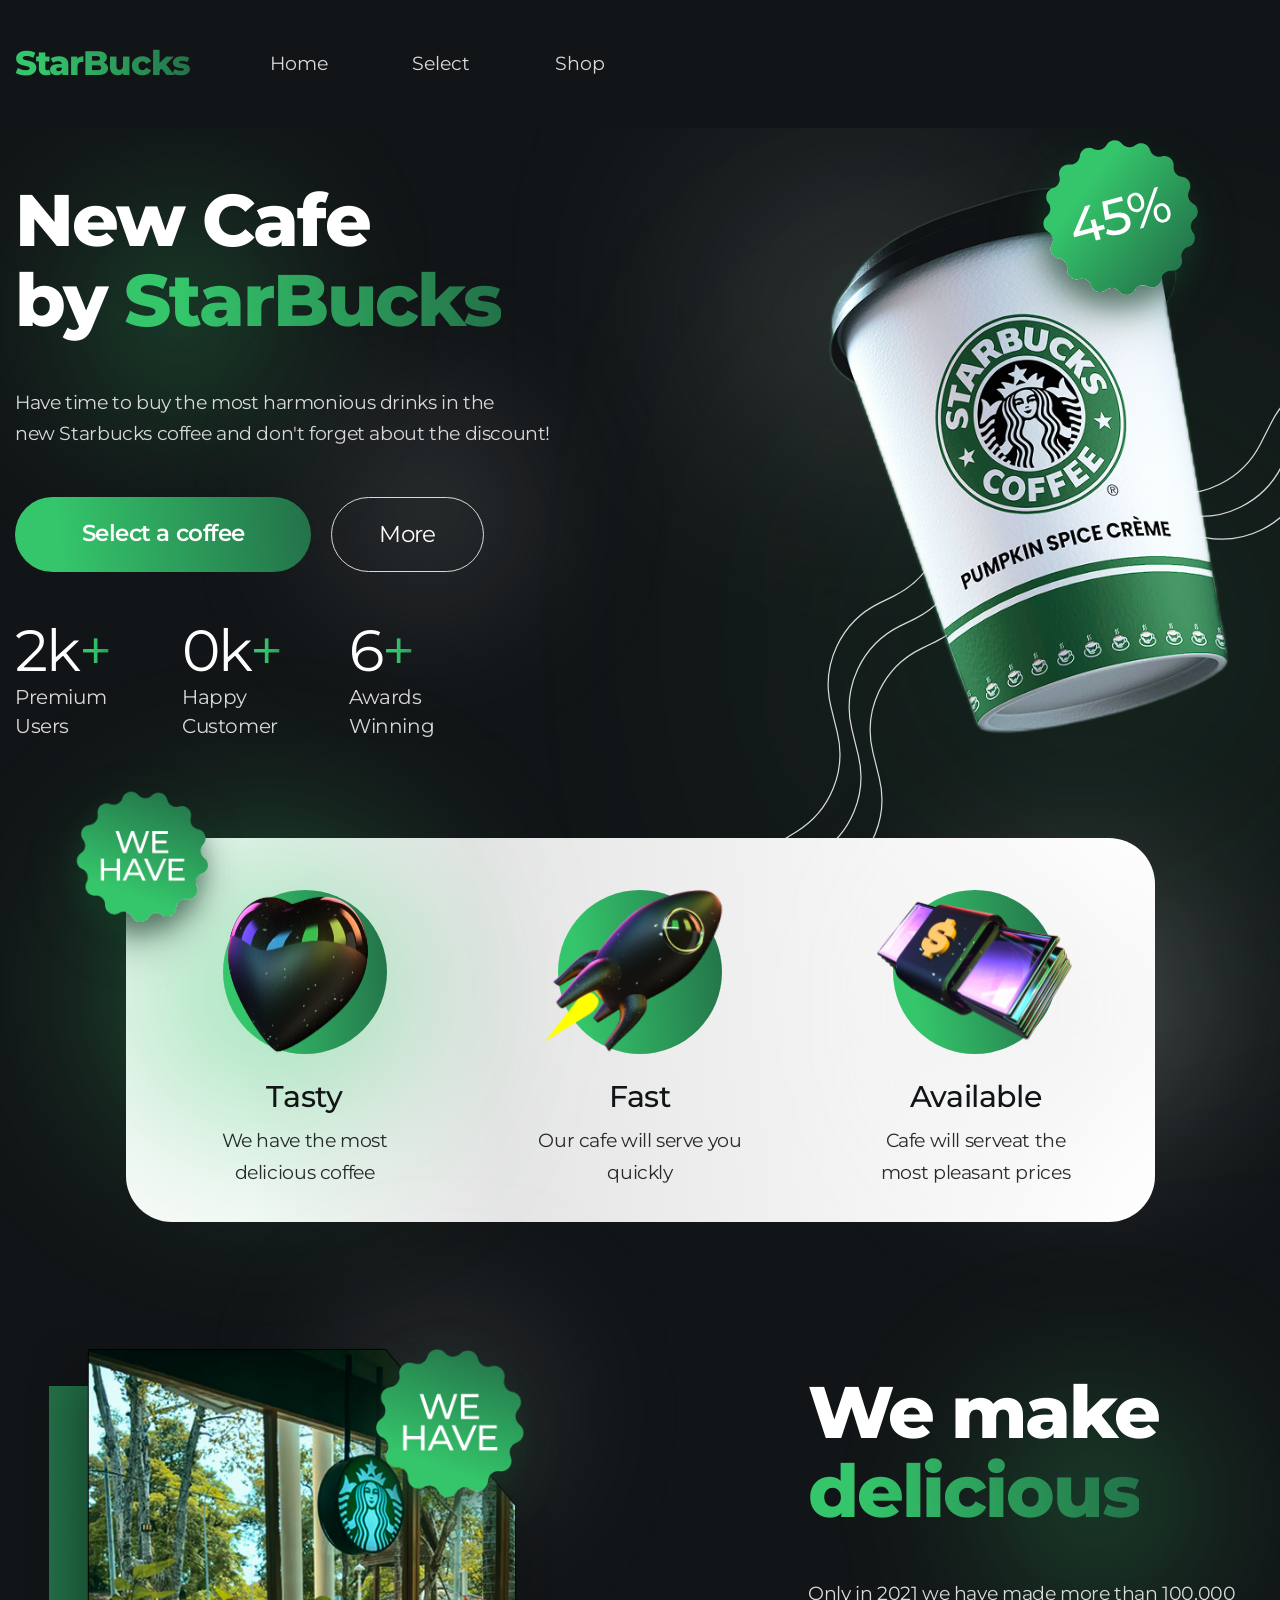
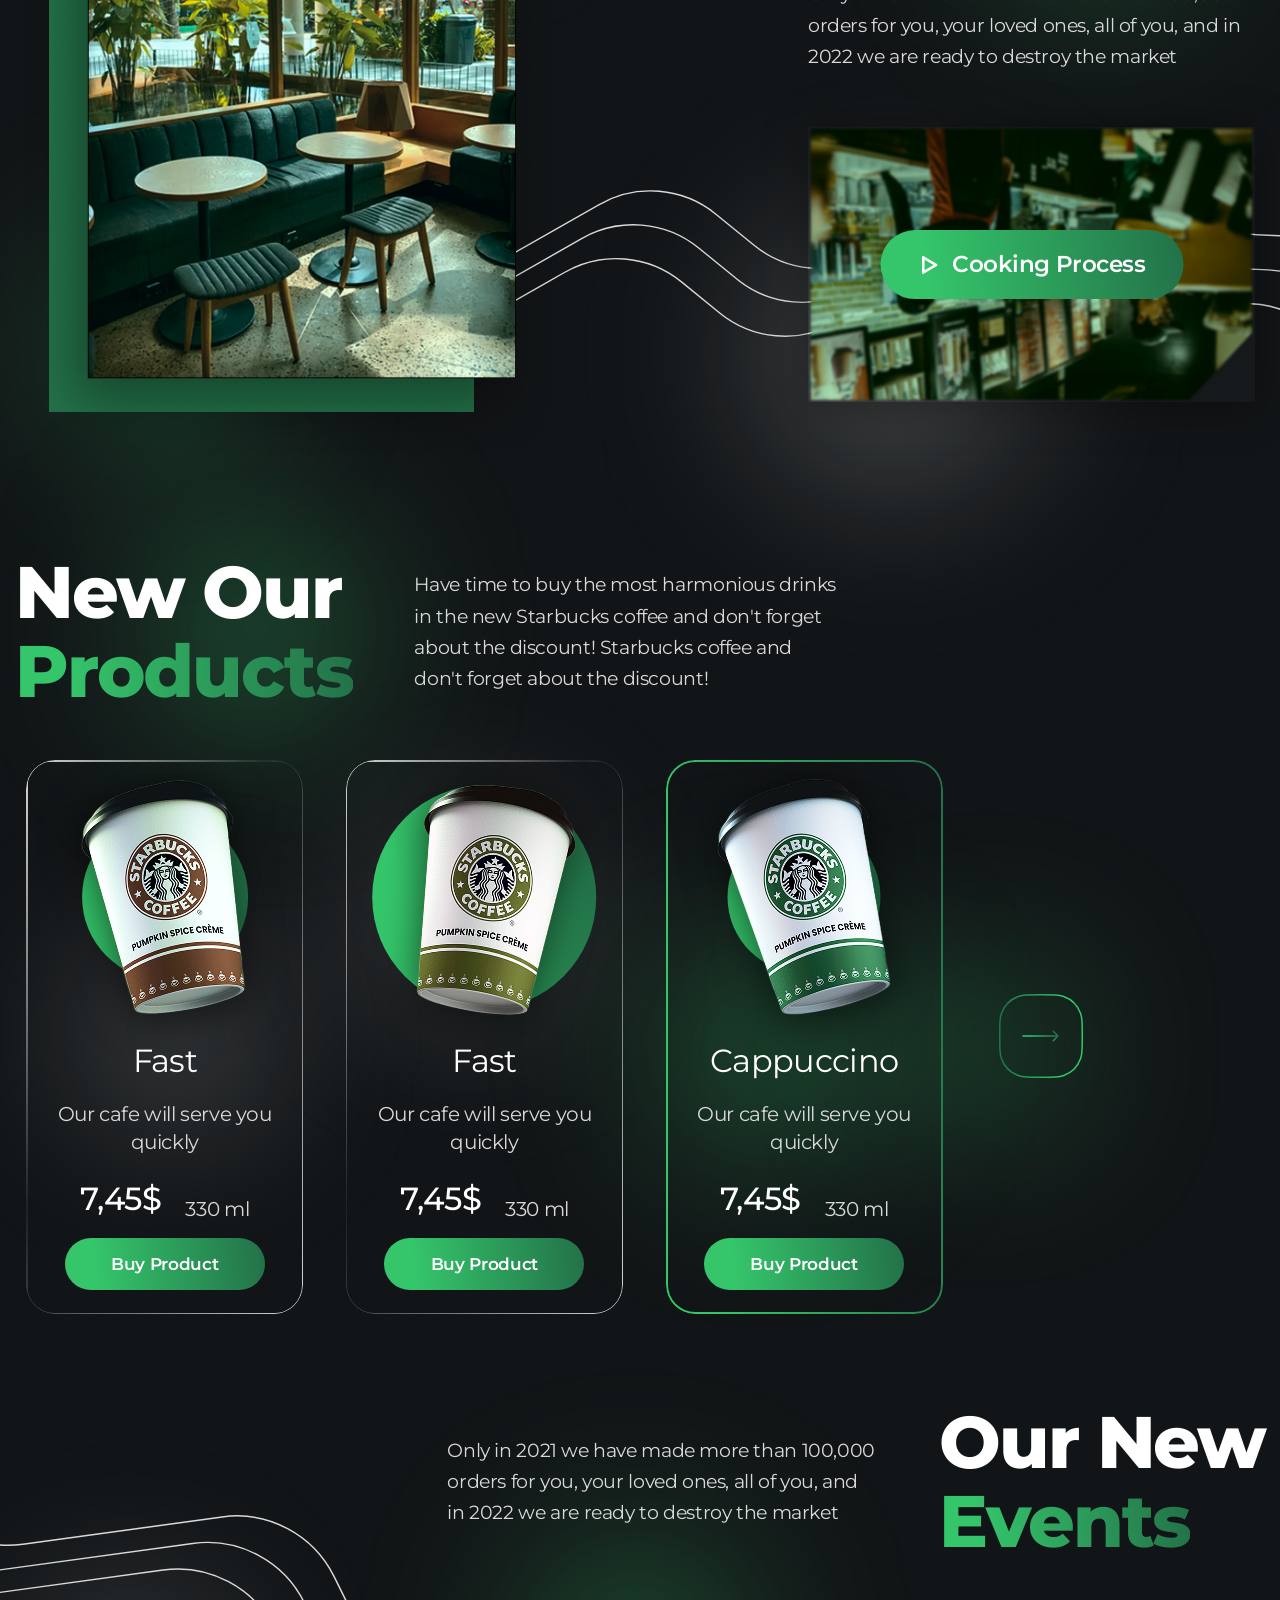
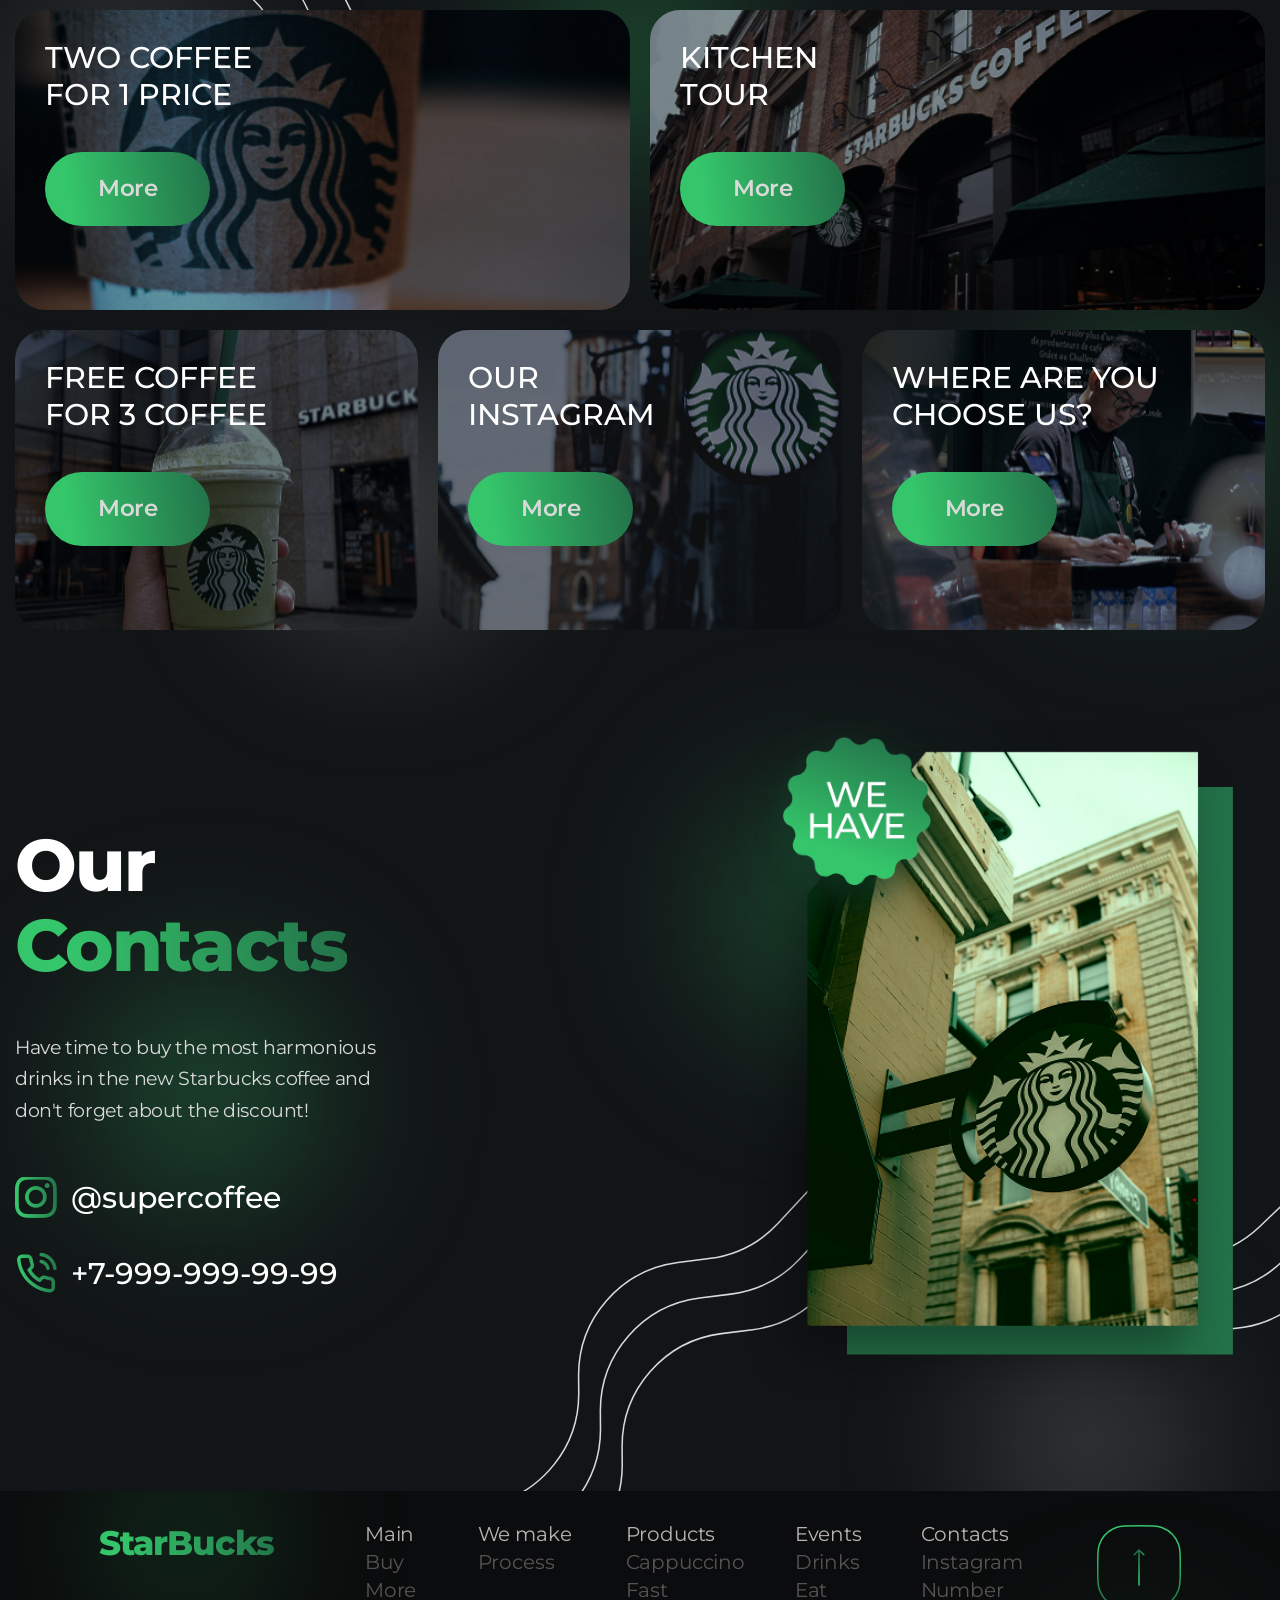
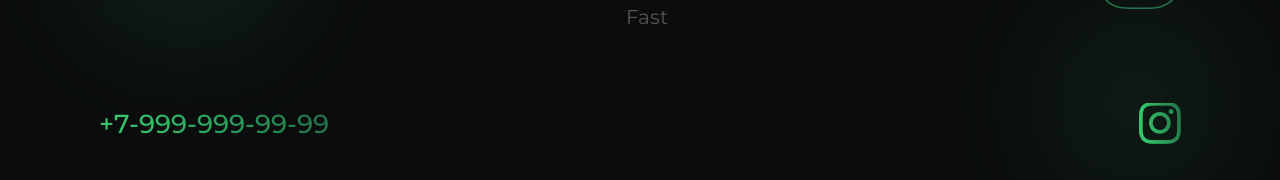
==== commit fe26983e: "add anim" ====
--- a/index.html
+++ b/index.html
@@ -41,15 +41,15 @@
         </div>
       </header>
       <main class="main">
-        <section class="hero">
+        <section class="hero anim">
           <div class="hero__container">
             <div class="hero__header header-main">
               <div class="header-main__block block__header">
-                <h1 class="block__header-title title">
+                <h1 class="block__header-title title anim--right">
                   New Cafe <br />
                   by <span>StarBucks</span>
                 </h1>
-                <div class="block__header-text text">
+                <div class="block__header-text text anim--up">
                   <p>
                     Have time to buy the most harmonious drinks in the <br />
                     new Starbucks coffee and don't forget about the discount!
@@ -57,10 +57,10 @@
                 </div>
               </div>
               <div class="header-main__buttons">
-                <a href="#" class="header-main__button button"
+                <a href="#" class="header-main__button button anim--delay"
                   >Select a coffee</a
                 >
-                <a href="#" class="header-main__button button button--dark"
+                <a href="#" class="header-main__button button button--dark anim--delay"
                   >More</a
                 >
               </div>
@@ -69,24 +69,24 @@
                   <div class="item-stats__value">
                     <span data-digits-counter>9</span>k<span>+</span>
                   </div>
-                  <h4 class="item-stats__text">Premium Users</h4>
+                  <h4 class="item-stats__text anim--delay">Premium Users</h4>
                 </article>
                 <article class="stats__item item-stats">
                   <div class="item-stats__value">
                     <span data-digits-counter>2</span>k<span>+</span>
                   </div>
-                  <h4 class="item-stats__text">Happy Customer</h4>
+                  <h4 class="item-stats__text anim--delay">Happy Customer</h4>
                 </article>
                 <article class="stats__item item-stats">
                   <div class="item-stats__value">
                     <span data-digits-counter>28</span><span>+</span>
                   </div>
-                  <h4 class="item-stats__text">Awards Winning</h4>
+                  <h4 class="item-stats__text anim--delay">Awards Winning</h4>
                 </article>
               </div>
             </div>
             <div class="hero__image">
-              <div class="hero__image-img">
+              <div class="hero__image-img anim--left">
                 <div class="hero__bg-decoration"></div>
                 <img src="./images/main/main-img.png" alt="main__image" />
                 <img
@@ -98,7 +98,7 @@
             </div>
           </div>
         </section>
-        <section class="services">
+        <section class="services anim">
           <div class="services__container">
             <div class="services__items">
               <img
@@ -138,7 +138,7 @@
             </div>
           </div>
         </section>
-        <section class="make">
+        <section class="make anim">
           <div class="make__container">
             <div class="make__images images-make">
               <div class="make__bg-decoration"></div>
@@ -187,7 +187,7 @@
             </div>
           </div>
         </section>
-        <section class="our">
+        <section class="our anim">
           <div class="our__container">
             <div class="our-block__header block__header block__header--row">
               <h2 class="block__header-title title">
@@ -450,7 +450,7 @@
             </div>
           </div>
         </section>
-        <section class="events">
+        <section class="events anim">
           <div class="events__container">
 						<div class="events__bg-decoration"></div>
             <div
@@ -536,7 +536,7 @@
             </ul>
           </div>
         </section>
-				<section class="contacts">
+				<section class="contacts anim">
           <div class="contacts__container">
 						<div class="contacts__content content-contacts">
               <div class="content-contacts-block__header block__header">
@@ -575,7 +575,7 @@
           </div>
         </section>
       </main>
-      <footer class="footer">
+      <footer class="footer anim">
 				<div class="footer__container">
 					<div class="footer__body body-footer">
 							<a data-goto=".wrapper" href="#" class="body-footer__logo header__logo">StarBucks</a>
@@ -644,6 +644,6 @@
     <script src="https://cdn.jsdelivr.net/npm/swiper@8/swiper-bundle.min.js"></script>
     <script src="js/components/slider_swiper.js"></script>
     <script src="js/components/spoller.js"></script>
-    <!-- <script src="js/components/anim.js"></script> -->
+    <script src="js/components/anim.js"></script>
   </body>
 </html>
--- a/scss/main.css
+++ b/scss/main.css
@@ -1 +1 @@
-@import"https://fonts.googleapis.com/css2?family=Montserrat:wght@300;400;500;600;700;800;900&display=swap";@import"/scss/main.css";@import"https://fonts.googleapis.com/css2?family=Montserrat:wght@300;400;500;600;700;800;900&display=swap";@import"../css/main.css";@font-face{font-family:"icomoon";src:url("../font-icons/icomoon.eot?j24rxu");src:url("../font-icons/icomoon.eot?j24rxu#iefix") format("embedded-opentype"),url("../font-icons/icomoon.ttf?j24rxu") format("truetype"),url("../font-icons/icomoon.woff?j24rxu") format("woff"),url("../font-icons/icomoon.svg?j24rxu#icomoon") format("svg");font-weight:normal;font-style:normal;font-display:block}[class^=icon-]::before,[class*=" icon-"]::before{font-family:"icomoon" !important;speak:never;font-style:normal;font-weight:normal;font-variant:normal;text-transform:none;line-height:1;-webkit-font-smoothing:antialiased;-moz-osx-font-smoothing:grayscale}.icon-play:before{content:""}.icon-phone:before{content:""}.icon-arrow:before{content:""}.icon-instagram:before{content:""}:root{--background: #121517;--background-gradient: linear-gradient(263.46deg, #237249 1.41%, #35c66b 85.05%)}.icon-menu{position:fixed}@media(max-width: 767.98px){.icon-menu{display:block;position:relative;flex:0 0 2.625rem;width:2.625rem;height:1.125rem;cursor:pointer;z-index:10}.icon-menu span,.icon-menu::before,.icon-menu::after{content:"";transition:all .5s ease 0s;left:0;position:absolute;width:100%;height:2px;background-image:var(--background-gradient)}.icon-menu::before{top:0}.icon-menu::after{bottom:0}.icon-menu span{top:calc(55% - 1px);transform:scale(1) translate(0px, -55%)}}.menu-open .icon-menu::before{transform:rotate(-45deg);top:calc(50% - 1px);background-image:var(--background-gradient)}.menu-open .icon-menu::after{transform:rotate(45deg);bottom:calc(50% - 1px);background-image:var(--background-gradient)}.menu-open span{left:50%;width:0;background-image:var(--background-gradient)}@media(max-width: 767.98px){.menu{flex:0 0 auto;display:flex;justify-content:flex-end}.menu__body{position:fixed;top:0;left:-100%;width:100%;height:100%;background-color:var(--background);padding:100px 15px 50px 15px;transition:left .5s ease 0s;overflow:auto;z-index:4}.menu__body::before{content:"";position:fixed;width:100%;top:0;left:-100%;height:3.75rem;background-color:var(--background);transition:left .5s ease 0s;z-index:4}}.menu-open .menu__body{left:0}.menu-open .menu__body::before{left:0}.menu-open body{overflow:hidden}.wrapper{min-height:100%;display:flex;flex-direction:column;overflow:clip}.wrapper>main{flex-grow:1}[class*=__container]{max-inline-size:82.75rem;margin-inline:auto;padding-inline:.9375rem}:root{--font-family: "Montserrat", sans-serif;--primary: #d9d9d9;--white: #fff;--background: #121517;--background-gradient: linear-gradient(263.46deg, #237249 1.41%, #35c66b 85.05%)}body{font-family:var(--font-family);color:var(--primary);background-color:var(--background);font-size:calc(16px + 4 * ((100vw - 320px) / 1192))}.header-block__container{display:flex;flex-direction:column;gap:2.5rem}.block__header{display:grid;gap:calc(20px + 34 * ((100vw - 320px) / 1192))}@media(min-width: 47.9988rem){.block__header--row{display:flex;align-items:center;gap:calc(20px + 52 * ((100vw - 320px) / 1192))}}@media(min-width: 47.9988rem){.block__header--row-rev{display:flex;flex-direction:row-reverse;align-items:center;gap:calc(20px + 52 * ((100vw - 320px) / 1192))}}.title{font-weight:800;font-size:calc(42px + 38 * ((100vw - 320px) / 1192));line-height:1.09;letter-spacing:-0.03em;color:var(--white)}.title span{background:var(--background-gradient);background-clip:text;-webkit-background-clip:text;-webkit-text-fill-color:rgba(0,0,0,0)}@media(max-width: 47.9988rem){.title br{display:none}}.text{line-height:1.63;letter-spacing:-0.02em}.text P:not(:last-child){margin-bottom:.625rem}@media(max-width: 47.9988rem){.text br{display:none}}@media(min-width: 47.9988rem){.text--row{max-width:26.875rem}}.buttons-block__button{display:grid;grid-auto-flow:column;justify-content:start;gap:1.875rem}@media(max-width: 47.9988rem){.buttons-block__button{display:flex;justify-content:center;align-items:center;flex-wrap:wrap;text-align:center}}.button{padding-inline:calc(20px + 58 * ((100vw - 320px) / 1192));padding-block:1.25rem;max-height:4.6875rem;font-size:calc(20px + 4 * ((100vw - 320px) / 1192));line-height:1.46;border-radius:5.1875rem;font-weight:600;letter-spacing:-0.02em;color:var(--white);background:var(--background-gradient);transition:box-shadow .4s,transform .4s}.button:hover{box-shadow:0 0 20px rgba(53,198,107,.7),0 0 40px rgba(53,198,107,.4)}@media(max-width: 47.9988rem){.button{width:100%}}.button--dark{padding-inline:calc(20px + 34 * ((100vw - 320px) / 1192));font-weight:400;letter-spacing:-0.03em;background-color:var(--background);background:rgba(0,0,0,0);border:.0625rem solid var(--primary);transition:all .5s}.button--dark:hover{color:var(--background);background-color:var(--primary)}.button--buy{padding-inline:calc(20px + 18 * ((100vw - 320px) / 1192));padding-block:.875rem;max-height:3.375rem;font-size:1.0625rem;display:flex;justify-content:center;align-items:center;border-radius:3.75rem}.figure__container{padding-bottom:100px}.figure__label{display:flex;gap:2.5rem;width:178px;height:178px}.figure__shape{display:block;width:100%;height:100%;-o-object-fit:contain;object-fit:contain;animation:figure-pulse 3s ease-in-out infinite;transform-origin:50% 50%;will-change:transform;filter:drop-shadow(-4px 13px 22px rgba(20, 62, 40, 0.46))}@keyframes figure-pulse{0%,100%{transform:scale(1)}50%{transform:scale(1.08)}}.figure__shape-2{display:block;width:178px;height:178px;-o-object-fit:contain;object-fit:contain;animation:figure-sway 5s ease-in-out infinite;transform-origin:50% 100%;will-change:transform;filter:drop-shadow(-4px 13px 22px rgba(20, 62, 40, 0.46))}@keyframes figure-sway{0%,100%{transform:rotate(-8deg)}50%{transform:rotate(8deg)}}.wrapper{min-height:100%;display:flex;flex-direction:column;overflow:clip}.wrapper>main{flex-grow:1}[class*=__container]{max-inline-size:82.8125rem;margin-inline:auto;padding-inline:.9375rem}:root{--font-family: "Montserrat", sans-serif;--primary: #d9d9d9;--white: #fff;--spoller-title: #bbb3b3;--spoller-link: rgba(187, 179, 179, 0.43);--background: #121517;--background-footer: #0b0c0d;--background-gradient: linear-gradient(263.46deg, #237249 1.41%, #35c66b 85.05%);--background-white: linear-gradient(264.52deg, #fff 5.07%, #e5e5e5 64.2%, #fbfbfb 88.34%);--color-text: rgba(18, 21, 23, 0.9);--green-hover: #35c66b}body{font-family:var(--font-family);color:var(--primary);background-color:var(--background);font-size:calc(16px + 4 * ((100vw - 320px) / 1192))}.header{position:fixed;width:100%;top:0;left:0;z-index:100;background-color:var(--background);transition:all .5s}.header__container{display:flex;align-items:center;gap:calc(20px + 75 * ((100vw - 320px) / 1192));min-height:calc(80px + 55 * ((100vw - 320px) / 1192));padding-block:calc(34px + 14 * ((100vw - 320px) / 1192))}@media(max-width: 47.9988rem){.header__container{justify-content:space-between}}.header__logo{font-weight:800;font-size:calc(22px + 15 * ((100vw - 320px) / 1192));line-height:1.09;letter-spacing:-0.03em;background:var(--background-gradient);background-clip:text;-webkit-background-clip:text;-webkit-text-fill-color:rgba(0,0,0,0);z-index:10;transition:filter .4s ease}.header__logo:hover{filter:drop-shadow(0 0 0.75rem rgba(53, 198, 107, 0.6))}.menu-header__list{display:flex;flex-wrap:wrap;justify-content:center;align-items:center;gap:calc(40px + 55 * ((100vw - 320px) / 1192))}@media(max-width: 47.9988rem){.menu-header__list{flex-direction:column;align-items:end}}.menu-header__item{font-size:1.1875rem;text-shadow:0 4px 4px 0 rgba(0,0,0,.25)}.menu-header__item a{transition:color .5s ease;color:var(--primary)}.menu-header__item a:hover{color:var(--green-hover)}@media(max-width: 47.9988rem){.menu-header__item{font-size:24px}}.hero{padding-top:calc(150px + 39 * ((100vw - 320px) / 1192));padding-bottom:calc(40px + 71 * ((100vw - 320px) / 1192));position:relative}.hero__container{position:relative;display:flex;justify-content:space-between;gap:2rem}@media(max-width: 47.9988rem){.hero__container{flex-direction:column-reverse;align-items:center}}.hero__header,.hero__image{position:relative;z-index:1}.hero__image{position:relative;width:100%;max-width:29.5rem;aspect-ratio:1/1}.hero__image::before,.hero__image::after{content:"";position:absolute;border-radius:100%;pointer-events:none;z-index:0}@media(max-width: 47.9988rem){.hero__image::before,.hero__image::after{display:none}}.hero__image::before{width:229px;height:229px;top:2%;left:-10%;background:rgba(217,217,217,.3);filter:blur(124.04px)}.hero__image::after{width:20.25rem;height:20.25rem;right:0;bottom:-10%;background:linear-gradient(267.2deg, rgba(35, 114, 73, 0.35) 20.73%, rgba(53, 198, 107, 0.33) 22.81%);filter:blur(175.5px)}.hero__image-img{position:relative;z-index:1;width:100%;height:100%}.hero__image-img>img:first-child{display:block;width:100%;height:100%;-o-object-fit:contain;object-fit:contain}.hero__image-img>img:nth-child(2){position:relative;z-index:1;display:block;width:100%;height:100%;-o-object-fit:contain;object-fit:contain}.hero .figure__shape-2{--tx: 0%;--ty: 0%;position:absolute;top:-15%;right:5%;width:calc(168px + 90 * ((100vw - 320px) / 1192));height:calc(168px + 90 * ((100vw - 320px) / 1192));-o-object-fit:contain;object-fit:contain;z-index:2;pointer-events:none;filter:drop-shadow(-4px 13px 22px rgba(20, 62, 40, 0.46));animation:figure-sway 3s ease-in-out infinite;transform-origin:50% 100%;will-change:transform;translate:var(--tx) var(--ty)}@media(max-width: 991.9808px){.hero .figure__shape-2{--tx: -20%;--ty: 70%}}@media(max-width: 991.9808px){.hero .figure__shape-2{--tx: -10%;--ty: 50%}}@media(max-width: 940.9808px){.hero .figure__shape-2{--tx: -20%;--ty: 100%}}@media(max-width: 47.9988rem){.hero .figure__shape-2{--tx: -40%;--ty: 0%}}@media(max-width: 29.9988rem){.hero .figure__shape-2{--ty: 15%}}@media(max-width: 400.9808px){.hero .figure__shape-2{--tx: 0%;--ty: 5%}}@media(prefers-reduced-motion: reduce){.hero .figure__shape-2{animation:none}}.hero__bg-decoration{position:absolute;top:85%;left:50%;width:150%;height:150%;transform:translate(-50%, -50%);background:url("../images/main/main-bg.svg") center center no-repeat;background-size:contain;z-index:0;pointer-events:none}@media(max-width: 47.9988rem){.hero__bg-decoration{width:120%;height:100%;opacity:.5}}.header-main{display:flex;flex-direction:column;gap:calc(20px + 34 * ((100vw - 320px) / 1192));position:relative;isolation:isolate}.header-main::before,.header-main::after{content:"";position:absolute;border-radius:50%;pointer-events:none;z-index:-1;background:radial-gradient(circle, rgba(53, 198, 107, 0.55) 0%, rgba(53, 198, 107, 0.35) 20%, rgba(53, 198, 107, 0) 45%);filter:blur(80px);transform:translateZ(0);-webkit-backface-visibility:hidden;backface-visibility:hidden}@media(max-width: 47.9988rem){.header-main::before,.header-main::after{display:none}}.header-main::before{width:24rem;height:24rem;left:-5%;top:-10%}.header-main::after{width:22rem;height:22rem;bottom:10%;right:-10%;background:radial-gradient(circle, rgba(217, 217, 217, 0.4) 0%, rgba(217, 217, 217, 0.2) 20%, rgba(217, 217, 217, 0) 45%)}.header-main__buttons{display:flex;flex-wrap:wrap;gap:1.25rem}.header-main__button{text-align:center}.stats{display:flex;flex-wrap:wrap;gap:calc(20px + 26 * ((100vw - 320px) / 1192))}@media(max-width: 47.9988rem){.stats{justify-content:center}}.item-stats{max-width:7.875rem}.item-stats__value{font-size:calc(42px + 20 * ((100vw - 320px) / 1192));line-height:1.09;letter-spacing:-0.03em;color:var(--white)}.item-stats__value span:nth-child(2){background:linear-gradient(266.83deg, #237249 -35.11%, #35c66b 57.94%);background-clip:text;-webkit-background-clip:text;-webkit-text-fill-color:rgba(0,0,0,0)}.item-stats__text{font-size:1.25rem;line-height:1.44;letter-spacing:-0.02em}.services{position:relative;z-index:2;padding-bottom:calc(40px + 60 * ((100vw - 320px) / 1192))}.services__container{display:flex;flex-direction:column;justify-content:center;align-items:center;padding-inline:calc(10px + 70 * ((100vw - 320px) / 1192))}.services__figure{position:absolute;top:-21%;left:-8%;width:calc(192px + 10 * ((100vw - 320px) / 1192));height:calc(192px + 10 * ((100vw - 320px) / 1192));-o-object-fit:contain;object-fit:contain;z-index:2;pointer-events:none;filter:drop-shadow(-4px 13px 22px rgba(20, 62, 40, 0.46));transform-origin:50% 100%;will-change:transform}@media(max-width: 932.9808px){.services__figure{top:-12%;left:-4%}}@media(max-width: 52.6863rem){.services__figure{width:clamp(6.25rem,50%,9.375rem)}}@media(max-width: 600.9808px){.services__figure{top:-12%;left:-7%}}@media(max-width: 479.9808px){.services__figure{top:-10%;left:-7%}}@media(prefers-reduced-motion: reduce){.services .figure__shape-2{animation:none}}.services__items{position:relative;max-width:64.3125rem;padding-inline:calc(10px + 68 * ((100vw - 320px) / 1192));padding-block:calc(10px + 30 * ((100vw - 320px) / 1192));border-radius:2.875rem;background:var(--background-white);display:grid;width:100%;gap:calc(20px + 108 * ((100vw - 320px) / 1192));grid-template-columns:repeat(auto-fill, minmax(200px, 1fr));position:relative;isolation:isolate}.services__items::before,.services__items::after{content:"";position:absolute;border-radius:50%;pointer-events:none;z-index:-1;background:radial-gradient(circle, rgba(53, 198, 107, 0.55) 0%, rgba(53, 198, 107, 0.35) 40%, rgba(53, 198, 107, 0) 75%);filter:blur(80px);transform:translateZ(0);-webkit-backface-visibility:hidden;backface-visibility:hidden}@media(max-width: 47.9988rem){.services__items::before,.services__items::after{display:none}}.services__items::before{width:24rem;height:24rem;left:-5%;top:-10%}.services__items::after{width:22rem;height:22rem;bottom:10%;right:-10%;background:radial-gradient(circle, rgba(217, 217, 217, 0.4) 0%, rgba(217, 217, 217, 0.2) 40%, rgba(217, 217, 217, 0) 75%)}.item-service{display:flex;flex-direction:column;justify-content:center;align-items:center;line-height:1.63;letter-spacing:-0.02em;text-align:center}.item-service__icon{position:relative;width:100%;max-width:200px;aspect-ratio:1/1;margin-inline:auto}.item-service__icon::before{content:"";position:absolute;inset:9%;border-radius:50%;background:var(--background-gradient);z-index:0}.item-service__icon img{position:relative;z-index:1;width:100%;height:100%;-o-object-fit:contain;object-fit:contain}.item-service__title{font-weight:500;font-size:calc(24px + 8 * ((100vw - 320px) / 1192));color:var(--background);margin-bottom:.25rem}.item-service__text{font-size:calc(16px + 4 * ((100vw - 320px) / 1192));color:var(--color-text)}.make{padding-bottom:calc(40px + 60 * ((100vw - 320px) / 1192));position:relative;z-index:2}.make__container{display:flex;justify-content:space-between;align-items:center;gap:1.25rem}@media(max-width: 61.9988rem){.make__container{flex-direction:column;align-items:start}}@media(max-width: 47.9988rem){.make__container{align-items:center}}.make__images{position:relative;z-index:1;flex:0 0 34.25rem;max-width:34.25rem;aspect-ratio:548/754}@media(max-width: 61.9988rem){.make__images{flex:1 1 auto;width:100%}}.make__bg-decoration{position:absolute;top:23%;right:-160%;width:200%;height:132%;background:url("../images/make/make-main-bg.svg") center right no-repeat;background-size:contain;z-index:0;pointer-events:none}@media(max-width: 61.9988rem){.make__bg-decoration{width:180%;top:5%;opacity:.5}}@media(max-width: 47.9988rem){.make__bg-decoration{right:-50%;opacity:.3}}.images-make{isolation:isolate}.images-make::before,.images-make::after{content:"";position:absolute;border-radius:50%;pointer-events:none;z-index:-1;background:radial-gradient(circle, rgba(53, 198, 107, 0.55) 0%, rgba(53, 198, 107, 0.35) 20%, rgba(53, 198, 107, 0) 45%);filter:blur(80px);transform:translateZ(0);-webkit-backface-visibility:hidden;backface-visibility:hidden}@media(max-width: 47.9988rem){.images-make::before,.images-make::after{display:none}}.images-make::before{width:24rem;height:24rem;bottom:-10%;left:-10%}.images-make::after{width:22rem;height:22rem;top:-10%;right:-10%;background:radial-gradient(circle, rgba(217, 217, 217, 0.4) 0%, rgba(217, 217, 217, 0.2) 20%, rgba(217, 217, 217, 0) 45%)}.images-make__item{position:absolute}.images-make__item img{display:block;width:100%;height:100%;-o-object-fit:contain;object-fit:contain}.images-make__item-1{top:0;right:0;width:calc(150px + 95 * ((100vw - 320px) / 1192));height:calc(150px + 95 * ((100vw - 320px) / 1192));z-index:3;animation:figure-pulse 3s ease-in-out infinite;transform-origin:50% 50%;will-change:transform;filter:drop-shadow(-4px 13px 22px rgba(20, 62, 40, 0.46))}.images-make__item-2{top:0;left:0;width:100%;height:100%;z-index:2;-webkit-clip-path:polygon(0 0, 85% 0, 100% 15%, 100% 100%, 0 100%);clip-path:polygon(0 0, 85% 0, 100% 15%, 100% 100%, 0 100%)}.images-make__item-3{top:10%;left:5%;width:80%;height:83%;z-index:1}.content-make{position:relative;z-index:1;max-width:28.5625rem}@media(min-width: 61.9988rem){.content-make{flex:0 1 auto;width:100%}}@media(max-width: 61.9988rem){.content-make{display:flex;gap:1.25rem;width:100%;max-width:100%}}@media(max-width: 61.9988rem)and (min-width: 61.9988rem){.content-make .content-make--block__header{max-width:457px}}@media(max-width: 47.9988rem){.content-make{flex-wrap:wrap;justify-content:center}}.content-make::before,.content-make::after{content:"";position:absolute;border-radius:50%;pointer-events:none;z-index:0;background:radial-gradient(circle, rgba(53, 198, 107, 0.55) 0%, rgba(53, 198, 107, 0.35) 20%, rgba(53, 198, 107, 0) 45%);filter:blur(80px);will-change:transform;-webkit-backface-visibility:hidden;backface-visibility:hidden}@media(max-width: 47.9988rem){.content-make::before,.content-make::after{display:none}}.content-make::before{width:24rem;height:24rem;right:-5%;top:-10%}.content-make::after{width:22rem;height:22rem;bottom:-20%;left:-20%;background:radial-gradient(circle, rgba(217, 217, 217, 0.4) 0%, rgba(217, 217, 217, 0.2) 40%, rgba(217, 217, 217, 0) 75%)}.content-make>*{position:relative;z-index:1}.content-make__media{position:relative;width:100%;overflow:hidden;cursor:pointer;background:rgba(217,217,217,.02);box-shadow:0 4px 41px 0 rgba(0,0,0,.39)}@media(min-width: 61.9988rem){.content-make__media{max-width:27.9375rem;aspect-ratio:447/275}}.content-make__preview{display:block;width:100%;height:100%;-o-object-fit:cover;object-fit:cover;transition:opacity .5s ease,visibility .5s ease}.content-make__button{position:absolute;top:50%;left:50%;transform:translate(-50%, -50%);z-index:2;white-space:nowrap;display:flex;align-items:center;gap:.75rem;transition:opacity .5s ease,visibility .5s ease,box-shadow .4s,transform .4s;padding-inline:calc(20px + 22 * ((100vw - 320px) / 1192));padding-block:calc(10px + 10 * ((100vw - 320px) / 1192))}.content-make__video{position:absolute;top:0;left:0;width:100%;height:100%;border:none;z-index:3;opacity:0;visibility:hidden;transition:opacity .5s ease,visibility .5s ease}.content-make.is-playing .content-make__video{opacity:1;visibility:visible}.content-make.is-playing .content-make__preview,.content-make.is-playing .content-make__button{opacity:0;visibility:hidden;pointer-events:none}.content-make--block__header{padding-bottom:calc(20px + 43 * ((100vw - 320px) / 1192))}.our{padding-bottom:calc(40px + 60 * ((100vw - 320px) / 1192))}.our__container{position:relative;overflow:visible}.our__inner-container{display:flex;align-items:center;gap:calc(10px + 44 * ((100vw - 320px) / 1192))}@media(max-width: 47.9988rem){.our__inner-container{flex-direction:column;text-align:center}}.our__inner-container::before,.our__inner-container::after{content:"";position:absolute;border-radius:50%;pointer-events:none;z-index:-1;background:radial-gradient(circle, rgba(53, 198, 107, 0.55) 0%, rgba(53, 198, 107, 0.35) 20%, rgba(53, 198, 107, 0) 55%);filter:blur(80px);transform:translateZ(0);-webkit-backface-visibility:hidden;backface-visibility:hidden}@media(max-width: 47.9988rem){.our__inner-container::before,.our__inner-container::after{display:none}}.our__inner-container::before{width:24rem;height:24rem;top:40%;right:25%}.our__inner-container::after{width:22rem;height:22rem;top:40%;left:0%;background:radial-gradient(circle, rgba(217, 217, 217, 0.4) 0%, rgba(217, 217, 217, 0.2) 30%, rgba(217, 217, 217, 0) 45%)}.our__slider{margin-inline:0;width:100%}@media(min-width: 61.9988rem){.our__slider{max-width:939px}}@media(max-width: 960.9808px){.our__slider{max-width:639px}}.our__slide{flex-shrink:0;max-width:100%;height:auto;display:flex;justify-content:center;cursor:pointer}@media(min-width: 61.9988rem){.our__slide{width:17.3125rem}}.our__controls{flex-shrink:0}.our__controls::before{content:"";position:absolute;border-radius:50%;pointer-events:none;z-index:-1;background:radial-gradient(circle, rgba(53, 198, 107, 0.55) 0%, rgba(53, 198, 107, 0.35) 20%, rgba(53, 198, 107, 0) 35%);filter:blur(80px);transform:translateZ(0);-webkit-backface-visibility:hidden;backface-visibility:hidden}@media(max-width: 47.9988rem){.our__controls::before{display:none}}.our__controls::before{width:24rem;height:24rem;top:40%;right:8%}.our__arrow{display:inline-flex;align-items:center;justify-content:center;width:84px;height:84px;padding:0;border:none;background:rgba(0,0,0,0);border-radius:50%;cursor:pointer;transition:filter .45s ease,transform .45s ease}.our__arrow img{display:block;width:100%;height:100%;transition:transform .45s ease;pointer-events:none}.our__arrow:hover{filter:drop-shadow(0 0 8px rgba(53, 198, 107, 0.75)) drop-shadow(0 0 22px rgba(53, 198, 107, 0.45))}.our__arrow:hover img{transform:scale(1.06)}.our__arrow:active{transform:scale(0.95);filter:drop-shadow(0 0 4px rgba(53, 198, 107, 0.8))}.our__arrow:focus-visible{outline:2px solid #35c66b;outline-offset:4px}.our-block__header{margin-bottom:calc(30px + 24 * ((100vw - 320px) / 1192))}.our-block__header::before,.our-block__header::after{content:"";position:absolute;border-radius:50%;pointer-events:none;z-index:-1;background:radial-gradient(circle, rgba(53, 198, 107, 0.55) 0%, rgba(53, 198, 107, 0.35) 20%, rgba(53, 198, 107, 0) 55%);filter:blur(80px);transform:translateZ(0);-webkit-backface-visibility:hidden;backface-visibility:hidden}@media(max-width: 47.9988rem){.our-block__header::before,.our-block__header::after{display:none}}.our-block__header::before{width:24rem;height:24rem;top:-15%;right:65%}.our-block__header::after{width:22rem;height:22rem;top:25%;left:23%;background:radial-gradient(circle, rgba(217, 217, 217, 0.4) 0%, rgba(217, 217, 217, 0.2) 30%, rgba(217, 217, 217, 0) 45%)}.item-our{position:relative;display:flex;flex-direction:column;align-items:center;text-align:center;width:277px;height:554px;box-sizing:border-box;padding:17px 20px 24px;border-radius:1.8125rem;background:rgba(0,0,0,0)}.item-our::after{content:"";position:absolute;inset:0;border-radius:inherit;padding:.0844rem;background:linear-gradient(117.87deg, #dadada 0%, rgba(218, 218, 218, 0.07) 41.761%, #dadada 100%);-webkit-mask:linear-gradient(#fff 0 0) content-box,linear-gradient(#fff 0 0);mask:linear-gradient(#fff 0 0) content-box,linear-gradient(#fff 0 0);-webkit-mask-composite:xor;mask-composite:exclude;pointer-events:none;z-index:2}.item-our::before{content:"";position:absolute;inset:0;border-radius:inherit;padding:.125rem;background:var(--background-gradient);-webkit-mask:linear-gradient(#fff 0 0) content-box,linear-gradient(#fff 0 0);mask:linear-gradient(#fff 0 0) content-box,linear-gradient(#fff 0 0);-webkit-mask-composite:xor;mask-composite:exclude;pointer-events:none;z-index:3;opacity:0;transition:opacity .4s ease}.item-our:hover::before{opacity:1}.item-our.is-active::before{opacity:1}.item-our>*{position:relative;z-index:1}.item-our:hover::after{background:var(--background-gradient);padding:.125rem}.item-our.is-active::after{background:var(--background-gradient);padding:.125rem}.item-our__image{position:relative;flex:0 0 auto;display:flex;align-items:center;justify-content:center;height:240px;margin-bottom:.75rem}.item-our__image::before{content:"";position:absolute;width:85%;aspect-ratio:1/1;top:50%;left:50%;transform:translate(-50%, -50%);border-radius:50%;background:var(--background-gradient);z-index:0}.item-our__image img{position:relative;z-index:1;width:auto;height:auto;-o-object-fit:contain;object-fit:contain;filter:drop-shadow(0 4px 20px rgba(0, 0, 0, 0.6));transition:scale .5s}.item-our__image img:hover{scale:1.02}.item-our__body{display:flex;flex-direction:column;flex:1 1 auto;width:100%}.item-our__header{flex:1 1 auto;display:flex;flex-direction:column;justify-content:center;margin-bottom:.4375rem}.item-our__title{font-size:32px;line-height:1.3;letter-spacing:-0.02em;color:var(--white);transition:color .5s ease}.item-our__title:hover{color:#35c66b}.item-our__title:not(:last-child){margin-bottom:18px}.item-our__text{font-size:1.25rem;line-height:1.4;letter-spacing:-0.02em}.item-our__footer{margin-top:auto;display:flex;flex-direction:column;align-items:center;gap:.75rem;width:100%}.item-our__category{display:flex;justify-content:center;align-items:flex-end;gap:1.5rem;width:100%}.item-our__button{width:100%;max-width:200px}.category-our{line-height:1.63;letter-spacing:-0.02em}.category-our__price{font-weight:500;font-size:2rem;color:var(--white)}.category-our__volume{font-size:1.25rem}.swiper-slide.is-last-visible .item-our::after{background:var(--background-gradient);padding:.125rem}.events{padding-bottom:calc(40px + 60 * ((100vw - 320px) / 1192))}.events__container{position:relative}.events__gallery{display:grid;gap:1.25rem;grid-template-columns:repeat(6, 1fr)}@media(max-width: 61.9988rem)and (min-width: 47.9988rem){.events__gallery{grid-template-columns:repeat(2, 1fr)}}@media(max-width: 47.9988rem){.events__gallery{grid-template-columns:1fr}}.events__bg-decoration{position:absolute;top:17%;left:10%;width:40%;height:40%;transform:translate(-50%, -50%);background:url("../images/events/events-bg.svg") center center no-repeat;background-size:contain;z-index:0;pointer-events:none}@media(max-width: 47.9988rem){.events__bg-decoration{width:150%;height:150%;opacity:.5}}.events-block__header{margin-bottom:calc(30px + 24 * ((100vw - 320px) / 1192));position:relative}.events-block__header::before,.events-block__header::after{content:"";position:absolute;border-radius:50%;pointer-events:none;z-index:-1;background:radial-gradient(circle, rgba(53, 198, 107, 0.55) 0%, rgba(53, 198, 107, 0.35) 20%, rgba(53, 198, 107, 0) 55%);filter:blur(80px);transform:translateZ(0);-webkit-backface-visibility:hidden;backface-visibility:hidden}@media(max-width: 47.9988rem){.events-block__header::before,.events-block__header::after{display:none}}.events-block__header::before{width:24rem;height:24rem;top:35%;right:35%}.events-block__header::after{width:22rem;height:22rem;top:70%;left:-5%;background:radial-gradient(circle, rgba(217, 217, 217, 0.4) 0%, rgba(217, 217, 217, 0.2) 30%, rgba(217, 217, 217, 0) 45%)}.gallery-events{position:relative}.gallery-events::before,.gallery-events::after{content:"";position:absolute;border-radius:50%;pointer-events:none;z-index:-1;background:radial-gradient(circle, rgba(53, 198, 107, 0.55) 0%, rgba(53, 198, 107, 0.35) 20%, rgba(53, 198, 107, 0) 55%);filter:blur(80px);transform:translateZ(0);-webkit-backface-visibility:hidden;backface-visibility:hidden}@media(max-width: 47.9988rem){.gallery-events::before,.gallery-events::after{display:none}}.gallery-events::before{width:24rem;height:24rem;bottom:0%;right:-7%}.gallery-events::after{width:22rem;height:22rem;bottom:-10%;left:15%;background:radial-gradient(circle, rgba(217, 217, 217, 0.4) 0%, rgba(217, 217, 217, 0.2) 40%, rgba(217, 217, 217, 0) 45%)}.gallery-events__item{position:relative;border-radius:1.875rem;overflow:hidden;min-height:18.75rem;isolation:isolate;transform:translateZ(0);cursor:pointer;display:flex;flex-direction:column}.gallery-events__item:nth-child(1),.gallery-events__item:nth-child(2){grid-column:span 3}.gallery-events__item:nth-child(3),.gallery-events__item:nth-child(4),.gallery-events__item:nth-child(5){grid-column:span 2}.gallery-events__item:hover .gallery-events__image img{transform:scale(1.05) translateZ(0)}@media(max-width: 61.9988rem)and (min-width: 47.9988rem){.gallery-events__item{grid-column:span 1 !important}}@media(max-width: 47.9988rem){.gallery-events__item{grid-column:auto !important}}.gallery-events__content{position:relative;z-index:1;padding:30px;display:flex;flex-direction:column;height:100%}.gallery-events__title{font-weight:500;font-size:calc(24px + 8 * ((100vw - 320px) / 1192));line-height:1.2;color:var(--white);margin-bottom:1rem;margin-bottom:calc(15px + 29 * ((100vw - 320px) / 1192))}@media(max-width: 47.9988rem){.gallery-events__title{text-align:center}.gallery-events__title br{display:none}}.gallery-events__button{color:var(--primary);padding-inline:3.3125rem;display:inline-flex;width:-moz-fit-content;width:fit-content}@media(max-width: 47.9988rem){.gallery-events__button{display:flex;width:100%;justify-content:center;margin-top:auto}}.gallery-events__image{position:absolute;top:0;left:0;width:100%;height:100%;z-index:0;overflow:hidden}.gallery-events__image img{width:100%;height:100%;-o-object-fit:cover;object-fit:cover;display:block;transition:transform .5s ease;will-change:transform;-webkit-backface-visibility:hidden;backface-visibility:hidden;transform:translateZ(0);scale:1.01}.contacts{padding-bottom:calc(40px + 60 * ((100vw - 320px) / 1192));position:relative;z-index:2}.contacts__container{display:flex;justify-content:space-between;align-items:center;gap:1.25rem}@media(max-width: 61.9988rem){.contacts__container{flex-direction:column-reverse;align-items:end}}@media(max-width: 47.9988rem){.contacts__container{align-items:center}}.contacts__images{position:relative;z-index:1;flex:0 0 34.25rem;max-width:34.25rem;aspect-ratio:548/754}@media(max-width: 61.9988rem){.contacts__images{flex:1 1 auto;width:100%}}.contacts__bg-decoration{position:absolute;top:-30%;right:-20%;width:200%;height:250%;background:url("../images/contacts/bg-decoration-contacts.svg") center right no-repeat;background-size:contain;z-index:0;pointer-events:none}@media(max-width: 61.9988rem){.contacts__bg-decoration{width:240%;height:150%;top:-30%;right:-20%;transform:rotate(45deg);opacity:.5}}@media(max-width: 47.9988rem){.contacts__bg-decoration{opacity:.3;right:-50%}}@media(min-width: 61.9988rem){.content-contacts{max-width:24.4375rem}}.content-contacts-block__header{margin-bottom:calc(30px + 26 * ((100vw - 320px) / 1192));position:relative}@media(max-width: 61.9988rem){.content-contacts-block__header br{display:none}}.content-contacts-block__header::before{content:"";position:absolute;border-radius:50%;pointer-events:none;z-index:-1;background:radial-gradient(circle, rgba(53, 198, 107, 0.55) 0%, rgba(53, 198, 107, 0.35) 20%, rgba(53, 198, 107, 0) 55%);filter:blur(80px);transform:translateZ(0);-webkit-backface-visibility:hidden;backface-visibility:hidden}@media(max-width: 47.9988rem){.content-contacts-block__header::before{display:none}}.content-contacts-block__header::before{width:24rem;height:24rem;top:25%;left:0%}.social-contacts{display:flex;flex-direction:column;gap:calc(15px + 24 * ((100vw - 320px) / 1192))}.social-contacts__item{display:flex;align-items:center;gap:.875rem;font-weight:500;font-size:calc(24px + 8 * ((100vw - 320px) / 1192));line-height:1.32;color:var(--white);transition:color .5s}.social-contacts__item:hover{color:var(--green-hover)}.social-contacts__item::before{font-size:calc(32px + 12 * ((100vw - 320px) / 1192));background:var(--background-gradient);-webkit-background-clip:text;background-clip:text;-webkit-text-fill-color:rgba(0,0,0,0);color:rgba(0,0,0,0)}.images-contacts{position:relative;display:inline-block}@media(min-width: 61.9988rem){.images-contacts{width:465px;height:684px}}.images-contacts::before,.images-contacts::after{content:"";position:absolute;border-radius:50%;pointer-events:none;z-index:-1;background:radial-gradient(circle, rgba(53, 198, 107, 0.55) 0%, rgba(53, 198, 107, 0.35) 20%, rgba(53, 198, 107, 0) 55%);filter:blur(80px);transform:translateZ(0);-webkit-backface-visibility:hidden;backface-visibility:hidden}@media(max-width: 47.9988rem){.images-contacts::before,.images-contacts::after{display:none}}.images-contacts::before{width:24rem;height:24rem;top:0%;right:45%}.images-contacts::after{width:22rem;height:22rem;top:80%;right:0%;background:radial-gradient(circle, rgba(217, 217, 217, 0.4) 0%, rgba(217, 217, 217, 0.2) 30%, rgba(217, 217, 217, 0) 45%)}.images-contacts img{display:block;width:100%;height:100%;-o-object-fit:contain;object-fit:contain}.images-contacts__item{position:absolute}.images-contacts__item img{max-width:100%}.images-contacts__item-1{top:-3%;left:5%;width:calc(150px + 95 * ((100vw - 320px) / 1192));height:calc(150px + 95 * ((100vw - 320px) / 1192));z-index:3;animation:figure-pulse 3s ease-in-out infinite;transform-origin:50% 50%;will-change:transform;filter:drop-shadow(-4px 13px 22px rgba(20, 62, 40, 0.46))}@media(max-width: 61.9988rem){.images-contacts__item-1{top:3%}}.images-contacts__item-2{top:0;left:0;width:100%;height:100%;z-index:2;-webkit-clip-path:polygon(0 0, 85% 0, 100% 15%, 100% 100%, 0 100%);clip-path:polygon(0 0, 85% 0, 100% 15%, 100% 100%, 0 100%)}.images-contacts__item-3{top:10%;right:1%;width:80%;height:83%;z-index:1}.footer{background-color:var(--background-footer);z-index:2;padding-inline:calc(0px + 111 * ((100vw - 320px) / 1192));padding-block:calc(20px + 18 * ((100vw - 320px) / 1192));overflow:hidden}.footer__container{padding-inline:.625rem;display:grid;gap:calc(20px + 69 * ((100vw - 320px) / 1192));min-width:0;max-width:100%}.footer__body{display:flex;gap:calc(20px + 88 * ((100vw - 320px) / 1192));min-width:0}@media(max-width: 61.9988rem){.footer__body{flex-direction:column;align-items:center;text-align:center}}.footer__social{display:flex;justify-content:space-between;gap:1.25rem}@media(max-width: 29.9363rem){.footer__social{flex-direction:column;justify-content:center;align-items:center}}.body-footer__logo{flex:0 0 auto}.body-footer__items{display:flex;flex:1 1 auto;min-width:0;gap:calc(20px + 62 * ((100vw - 320px) / 1192))}@media(max-width: 61.9988rem){.body-footer__items{width:100%}}@media(max-width: 47.9988rem){.body-footer__items{flex-direction:row;flex-wrap:wrap;justify-content:center;align-items:flex-start}}@media(max-width: 479.9808px){.body-footer__items{flex-direction:column;align-items:center}}.body-footer__item{flex:0 1 auto;min-width:0;font-size:calc(18px + 2 * ((100vw - 320px) / 1192));letter-spacing:-0.01em}@media(max-width: 61.9988rem){.body-footer__item{width:100%;text-align:center}}@media(max-width: 47.9988rem){.body-footer__item{width:auto;flex:1 1 auto;min-width:8rem}}.body-footer__title{color:var(--spoller-title);white-space:nowrap}.body-footer__title:not(:last-child){margin-bottom:.5rem}@media(max-width: 61.9988rem){.body-footer__title{cursor:pointer}}.body-footer__link-inner{display:flex;flex-direction:column;gap:.5rem}@media(max-width: 61.9988rem){.body-footer__link-inner{align-items:center}}.body-footer__link-title{white-space:nowrap;color:var(--spoller-link);transition:color .5s}.body-footer__link-title:hover{color:var(--white)}.body-footer__arrow{display:inline-flex;flex:0 0 auto;width:3.125rem;height:3.125rem;align-items:center;justify-content:center;margin-left:auto;transition:filter .5s ease}@media(max-width: 61.9988rem){.body-footer__arrow{margin-left:0}}.body-footer__arrow img{display:block;width:100%;height:100%;filter:drop-shadow(0 0 0 transparent);transition:filter .5s ease}.body-footer__arrow:hover img{filter:drop-shadow(0 0 6px var(--green-hover)) drop-shadow(0 0 16px var(--green-hover)) drop-shadow(0 0 28px rgba(0, 255, 128, 0.45))}.social-footer__item{filter:drop-shadow(0 0 0 transparent);transition:filter .5s ease}.social-footer__item:first-child{font-weight:500;font-size:26px;background-image:var(--background-gradient);background-clip:text;-webkit-background-clip:text;-webkit-text-fill-color:rgba(0,0,0,0)}.social-footer__item:hover{filter:drop-shadow(0 0 0.625rem var(--green-hover))}+@import"https://fonts.googleapis.com/css2?family=Montserrat:wght@300;400;500;600;700;800;900&display=swap";@import"/scss/main.css";@import"https://fonts.googleapis.com/css2?family=Montserrat:wght@300;400;500;600;700;800;900&display=swap";@import"../css/main.css";@font-face{font-family:"icomoon";src:url("../font-icons/icomoon.eot?j24rxu");src:url("../font-icons/icomoon.eot?j24rxu#iefix") format("embedded-opentype"),url("../font-icons/icomoon.ttf?j24rxu") format("truetype"),url("../font-icons/icomoon.woff?j24rxu") format("woff"),url("../font-icons/icomoon.svg?j24rxu#icomoon") format("svg");font-weight:normal;font-style:normal;font-display:block}[class^=icon-]::before,[class*=" icon-"]::before{font-family:"icomoon" !important;speak:never;font-style:normal;font-weight:normal;font-variant:normal;text-transform:none;line-height:1;-webkit-font-smoothing:antialiased;-moz-osx-font-smoothing:grayscale}.icon-play:before{content:""}.icon-phone:before{content:""}.icon-arrow:before{content:""}.icon-instagram:before{content:""}:root{--background: #121517;--background-gradient: linear-gradient(263.46deg, #237249 1.41%, #35c66b 85.05%)}.icon-menu{position:fixed}@media(max-width: 767.98px){.icon-menu{display:block;position:relative;flex:0 0 2.625rem;width:2.625rem;height:1.125rem;cursor:pointer;z-index:10}.icon-menu span,.icon-menu::before,.icon-menu::after{content:"";transition:all .5s ease 0s;left:0;position:absolute;width:100%;height:2px;background-image:var(--background-gradient)}.icon-menu::before{top:0}.icon-menu::after{bottom:0}.icon-menu span{top:calc(55% - 1px);transform:scale(1) translate(0px, -55%)}}.menu-open .icon-menu::before{transform:rotate(-45deg);top:calc(50% - 1px);background-image:var(--background-gradient)}.menu-open .icon-menu::after{transform:rotate(45deg);bottom:calc(50% - 1px);background-image:var(--background-gradient)}.menu-open span{left:50%;width:0;background-image:var(--background-gradient)}@media(max-width: 767.98px){.menu{flex:0 0 auto;display:flex;justify-content:flex-end}.menu__body{position:fixed;top:0;left:-100%;width:100%;height:100%;background-color:var(--background);padding:100px 15px 50px 15px;transition:left .5s ease 0s;overflow:auto;z-index:4}.menu__body::before{content:"";position:fixed;width:100%;top:0;left:-100%;height:3.75rem;background-color:var(--background);transition:left .5s ease 0s;z-index:4}}.menu-open .menu__body{left:0}.menu-open .menu__body::before{left:0}.menu-open body{overflow:hidden}.wrapper{min-height:100%;display:flex;flex-direction:column;overflow:clip}.wrapper>main{flex-grow:1}[class*=__container]{max-inline-size:82.75rem;margin-inline:auto;padding-inline:.9375rem}:root{--font-family: "Montserrat", sans-serif;--primary: #d9d9d9;--white: #fff;--background: #121517;--background-gradient: linear-gradient(263.46deg, #237249 1.41%, #35c66b 85.05%)}body{font-family:var(--font-family);color:var(--primary);background-color:var(--background);font-size:calc(16px + 4 * ((100vw - 320px) / 1192))}.header-block__container{display:flex;flex-direction:column;gap:2.5rem}.block__header{display:grid;gap:calc(20px + 34 * ((100vw - 320px) / 1192))}@media(min-width: 47.9988rem){.block__header--row{display:flex;align-items:center;gap:calc(20px + 52 * ((100vw - 320px) / 1192))}}@media(min-width: 47.9988rem){.block__header--row-rev{display:flex;flex-direction:row-reverse;align-items:center;gap:calc(20px + 52 * ((100vw - 320px) / 1192))}}.title{font-weight:800;font-size:calc(42px + 38 * ((100vw - 320px) / 1192));line-height:1.09;letter-spacing:-0.03em;color:var(--white)}.title span{background:var(--background-gradient);background-clip:text;-webkit-background-clip:text;-webkit-text-fill-color:rgba(0,0,0,0)}@media(max-width: 47.9988rem){.title br{display:none}}.text{line-height:1.63;letter-spacing:-0.02em}.text P:not(:last-child){margin-bottom:.625rem}@media(max-width: 47.9988rem){.text br{display:none}}@media(min-width: 47.9988rem){.text--row{max-width:26.875rem}}.buttons-block__button{display:grid;grid-auto-flow:column;justify-content:start;gap:1.875rem}@media(max-width: 47.9988rem){.buttons-block__button{display:flex;justify-content:center;align-items:center;flex-wrap:wrap;text-align:center}}.button{padding-inline:calc(20px + 58 * ((100vw - 320px) / 1192));padding-block:1.25rem;max-height:4.6875rem;font-size:calc(20px + 4 * ((100vw - 320px) / 1192));line-height:1.46;border-radius:5.1875rem;font-weight:600;letter-spacing:-0.02em;color:var(--white);background:var(--background-gradient);transition:box-shadow .4s,transform .4s}.button:hover{box-shadow:0 0 20px rgba(53,198,107,.7),0 0 40px rgba(53,198,107,.4)}@media(max-width: 47.9988rem){.button{width:100%}}.button--dark{padding-inline:calc(20px + 34 * ((100vw - 320px) / 1192));font-weight:400;letter-spacing:-0.03em;background-color:var(--background);background:rgba(0,0,0,0);border:.0625rem solid var(--primary);transition:all .5s}.button--dark:hover{color:var(--background);background-color:var(--primary)}.button--buy{padding-inline:calc(20px + 18 * ((100vw - 320px) / 1192));padding-block:.875rem;max-height:3.375rem;font-size:1.0625rem;display:flex;justify-content:center;align-items:center;border-radius:3.75rem}.figure__container{padding-bottom:100px}.figure__label{display:flex;gap:2.5rem;width:178px;height:178px}.figure__shape{display:block;width:100%;height:100%;-o-object-fit:contain;object-fit:contain;animation:figure-pulse 3s ease-in-out infinite;transform-origin:50% 50%;will-change:transform;filter:drop-shadow(-4px 13px 22px rgba(20, 62, 40, 0.46))}@keyframes figure-pulse{0%,100%{transform:scale(1)}50%{transform:scale(1.08)}}.figure__shape-2{display:block;width:178px;height:178px;-o-object-fit:contain;object-fit:contain;animation:figure-sway 5s ease-in-out infinite;transform-origin:50% 100%;will-change:transform;filter:drop-shadow(-4px 13px 22px rgba(20, 62, 40, 0.46))}@keyframes figure-sway{0%,100%{transform:rotate(-8deg)}50%{transform:rotate(8deg)}}@keyframes fadeRight{0%{opacity:0;transform:translate(-50%, 0%)}100%{opacity:1;transform:translate(0, 0)}}@keyframes fadeLeft{0%{opacity:0;transform:translate(50%, 0%)}100%{opacity:1;transform:translate(0, 0)}}@keyframes fadeUp{0%{opacity:0;transform:translate(0, 50%)}100%{opacity:1;transform:translate(0, 0)}}@keyframes fadeDown{0%{opacity:0;transform:translate(0, -50%)}100%{opacity:1;transform:translate(0, 0)}}@keyframes zoomIn{0%{opacity:.5;transform:scale(0)}100%{opacity:1;transform:scale(1)}}@keyframes rotate{0%{transform:rotate(0deg)}100%{transform:rotate(360deg)}}@keyframes rotate-rev{0%{transform:rotate(0deg)}100%{transform:rotate(-360deg)}}@keyframes anti-rotate{0%{transform:rotate(0deg)}100%{transform:rotate(-360deg)}}.anim--right{opacity:0;transform:translate(-50%, 0%)}.--animate .anim--right{animation:fadeRight 2s forwards}.anim--left{opacity:0;transform:translate(50%, 0%)}.--animate .anim--left{animation:fadeLeft 1.5s forwards}.anim--up{opacity:0;transform:translate(0, 50%)}.--animate .anim--up{animation:fadeUp 1.5s forwards}.anim--down{opacity:0;transform:translate(0, -50%)}.--animate .anim--down{animation:fadeDown 1.5s forwards}.anim--zoom{opacity:.5;transform:scale(0)}.--animate .anim--zoom{animation:zoomIn 1.5s forwards}.anim--delay{opacity:.5;transform:scale(0)}.--animate .anim--delay{animation:zoomIn 1.5s forwards}.--animate .anim--delay:nth-child(1){animation-delay:0s}.--animate .anim--delay:nth-child(2){animation-delay:.3s}.--animate .anim--delay:nth-child(3){animation-delay:.5s}.--animate .anim--delay:nth-child(4){animation-delay:.7s}.--animate .anim--delay:nth-child(5){animation-delay:1.2s}.--animate .anim--delay:nth-child(6){animation-delay:1.3s}.--animate .anim--delay:nth-child(7){animation-delay:1.4s}.--animate .anim--delay:nth-child(8){animation-delay:1.5s}.--animate .anim--delay:nth-child(9){animation-delay:1.6s}.--animate .anim--delay:nth-child(10){animation-delay:1.7s}.anim--delay-up{opacity:0;transform:translate(0, 3.125rem)}.--animate .anim--delay-up{animation:fadeUp 1.5s forwards}.--animate .anim--delay-up:nth-child(1){animation-delay:.5s}.--animate .anim--delay-up:nth-child(2){animation-delay:.7s}.--animate .anim--delay-up:nth-child(3){animation-delay:.9s}.--animate .anim--delay-up:nth-child(4){animation-delay:1.1s}.--animate .anim--delay-up:nth-child(5){animation-delay:1.3s}.--animate .anim--delay-up:nth-child(6){animation-delay:1.5s}.--animate .anim--delay-up:nth-child(7){animation-delay:1.7s}.--animate .anim--delay-up:nth-child(8){animation-delay:1.9s}.--animate .anim--delay-up:nth-child(9){animation-delay:2.1s}.--animate .anim--delay-up:nth-child(10){animation-delay:2.3s}.anim--delay-down{opacity:0;transform:translate(0, -3.125rem)}.--animate .anim--delay-down{animation:fadeDown 1.5s forwards}.--animate .anim--delay-down:nth-child(1){animation-delay:.5s}.--animate .anim--delay-down:nth-child(2){animation-delay:.7s}.--animate .anim--delay-down:nth-child(3){animation-delay:.9s}.--animate .anim--delay-down:nth-child(4){animation-delay:1.1s}.--animate .anim--delay-down:nth-child(5){animation-delay:1.3s}.--animate .anim--delay-down:nth-child(6){animation-delay:1.5s}.anim--delay-left{opacity:0;transform:translate(3.125rem, 0)}.--animate .anim--delay-left{animation:fadeLeft 1.5s forwards}.--animate .anim--delay-left:nth-child(1){animation-delay:.5s}.--animate .anim--delay-left:nth-child(2){animation-delay:.7s}.--animate .anim--delay-left:nth-child(3){animation-delay:.9s}.--animate .anim--delay-left:nth-child(4){animation-delay:1.1s}.--animate .anim--delay-left:nth-child(5){animation-delay:1.3s}.--animate .anim--delay-left:nth-child(6){animation-delay:1.5s}.anim--delay-right{opacity:0;transform:translate(-3.125rem, 0)}.--animate .anim--delay-right{animation:fadeRight 1.5s forwards}.--animate .anim--delay-right:nth-child(1){animation-delay:.5s}.--animate .anim--delay-right:nth-child(2){animation-delay:.7s}.--animate .anim--delay-right:nth-child(3){animation-delay:.9s}.--animate .anim--delay-right:nth-child(4){animation-delay:1.1s}.--animate .anim--delay-right:nth-child(5){animation-delay:1.3s}.--animate .anim--delay-right:nth-child(6){animation-delay:1.5s}.anim--rotate{animation:rotate 70s infinite linear !important}.anim--rotate-rev{animation:rotate-rev 70s infinite linear !important}.anti-rotate{animation:anti-rotate 70s infinite linear}.wrapper{min-height:100%;display:flex;flex-direction:column;overflow:clip}.wrapper>main{flex-grow:1}[class*=__container]{max-inline-size:82.8125rem;margin-inline:auto;padding-inline:.9375rem}:root{--font-family: "Montserrat", sans-serif;--primary: #d9d9d9;--white: #fff;--spoller-title: #bbb3b3;--spoller-link: rgba(187, 179, 179, 0.43);--background: #121517;--background-footer: #0b0c0d;--background-gradient: linear-gradient(263.46deg, #237249 1.41%, #35c66b 85.05%);--background-white: linear-gradient(264.52deg, #fff 5.07%, #e5e5e5 64.2%, #fbfbfb 88.34%);--color-text: rgba(18, 21, 23, 0.9);--green-hover: #35c66b}body{font-family:var(--font-family);color:var(--primary);background-color:var(--background);font-size:calc(16px + 4 * ((100vw - 320px) / 1192))}.header{position:fixed;width:100%;top:0;left:0;z-index:100;background-color:var(--background);transition:all .5s}.header__container{display:flex;align-items:center;gap:calc(20px + 75 * ((100vw - 320px) / 1192));min-height:calc(80px + 55 * ((100vw - 320px) / 1192));padding-block:calc(34px + 14 * ((100vw - 320px) / 1192))}@media(max-width: 47.9988rem){.header__container{justify-content:space-between}}.header__logo{font-weight:800;font-size:calc(22px + 15 * ((100vw - 320px) / 1192));line-height:1.09;letter-spacing:-0.03em;background:var(--background-gradient);background-clip:text;-webkit-background-clip:text;-webkit-text-fill-color:rgba(0,0,0,0);z-index:10;transition:filter .4s ease}.header__logo:hover{filter:drop-shadow(0 0 0.75rem rgba(53, 198, 107, 0.6))}.menu-header__list{display:flex;flex-wrap:wrap;justify-content:center;align-items:center;gap:calc(40px + 55 * ((100vw - 320px) / 1192))}@media(max-width: 47.9988rem){.menu-header__list{flex-direction:column;align-items:end}}.menu-header__item{font-size:1.1875rem;text-shadow:0 4px 4px 0 rgba(0,0,0,.25)}.menu-header__item a{transition:color .5s ease;color:var(--primary)}.menu-header__item a:hover{color:var(--green-hover)}@media(max-width: 47.9988rem){.menu-header__item{font-size:24px}}.hero{padding-top:calc(150px + 39 * ((100vw - 320px) / 1192));padding-bottom:calc(40px + 71 * ((100vw - 320px) / 1192));position:relative}.hero__container{position:relative;display:flex;justify-content:space-between;gap:2rem}@media(max-width: 47.9988rem){.hero__container{flex-direction:column-reverse;align-items:center}}.hero__header,.hero__image{position:relative;z-index:1}.hero__image{position:relative;width:100%;max-width:29.5rem;aspect-ratio:1/1}.hero__image::before,.hero__image::after{content:"";position:absolute;border-radius:100%;pointer-events:none;z-index:0}@media(max-width: 47.9988rem){.hero__image::before,.hero__image::after{display:none}}.hero__image::before{width:229px;height:229px;top:2%;left:-10%;background:rgba(217,217,217,.3);filter:blur(124.04px)}.hero__image::after{width:20.25rem;height:20.25rem;right:0;bottom:-10%;background:linear-gradient(267.2deg, rgba(35, 114, 73, 0.35) 20.73%, rgba(53, 198, 107, 0.33) 22.81%);filter:blur(175.5px)}.hero__image-img{position:relative;z-index:1;width:100%;height:100%}.hero__image-img>img:first-child{display:block;width:100%;height:100%;-o-object-fit:contain;object-fit:contain}.hero__image-img>img:nth-child(2){position:relative;z-index:1;display:block;width:100%;height:100%;-o-object-fit:contain;object-fit:contain}.hero .figure__shape-2{--tx: 0%;--ty: 0%;position:absolute;top:-15%;right:5%;width:calc(168px + 90 * ((100vw - 320px) / 1192));height:calc(168px + 90 * ((100vw - 320px) / 1192));-o-object-fit:contain;object-fit:contain;z-index:2;pointer-events:none;filter:drop-shadow(-4px 13px 22px rgba(20, 62, 40, 0.46));animation:figure-sway 3s ease-in-out infinite;transform-origin:50% 100%;will-change:transform;translate:var(--tx) var(--ty)}@media(max-width: 991.9808px){.hero .figure__shape-2{--tx: -20%;--ty: 70%}}@media(max-width: 991.9808px){.hero .figure__shape-2{--tx: -10%;--ty: 50%}}@media(max-width: 940.9808px){.hero .figure__shape-2{--tx: -20%;--ty: 100%}}@media(max-width: 47.9988rem){.hero .figure__shape-2{--tx: -40%;--ty: 0%}}@media(max-width: 29.9988rem){.hero .figure__shape-2{--ty: 15%}}@media(max-width: 400.9808px){.hero .figure__shape-2{--tx: 0%;--ty: 5%}}@media(prefers-reduced-motion: reduce){.hero .figure__shape-2{animation:none}}.hero__bg-decoration{position:absolute;top:85%;left:50%;width:150%;height:150%;transform:translate(-50%, -50%);background:url("../images/main/main-bg.svg") center center no-repeat;background-size:contain;z-index:0;pointer-events:none}@media(max-width: 47.9988rem){.hero__bg-decoration{width:120%;height:100%;opacity:.5}}.header-main{display:flex;flex-direction:column;gap:calc(20px + 34 * ((100vw - 320px) / 1192));position:relative;isolation:isolate}.header-main::before,.header-main::after{content:"";position:absolute;border-radius:50%;pointer-events:none;z-index:-1;background:radial-gradient(circle, rgba(53, 198, 107, 0.55) 0%, rgba(53, 198, 107, 0.35) 20%, rgba(53, 198, 107, 0) 45%);filter:blur(80px);transform:translateZ(0);-webkit-backface-visibility:hidden;backface-visibility:hidden}@media(max-width: 47.9988rem){.header-main::before,.header-main::after{display:none}}.header-main::before{width:24rem;height:24rem;left:-5%;top:-10%}.header-main::after{width:22rem;height:22rem;bottom:10%;right:-10%;background:radial-gradient(circle, rgba(217, 217, 217, 0.4) 0%, rgba(217, 217, 217, 0.2) 20%, rgba(217, 217, 217, 0) 45%)}.header-main__buttons{display:flex;flex-wrap:wrap;gap:1.25rem}.header-main__button{text-align:center}.stats{display:flex;flex-wrap:wrap;gap:calc(20px + 26 * ((100vw - 320px) / 1192))}@media(max-width: 47.9988rem){.stats{justify-content:center}}.item-stats{max-width:7.875rem}.item-stats__value{font-size:calc(42px + 20 * ((100vw - 320px) / 1192));line-height:1.09;letter-spacing:-0.03em;color:var(--white)}.item-stats__value span:nth-child(2){background:linear-gradient(266.83deg, #237249 -35.11%, #35c66b 57.94%);background-clip:text;-webkit-background-clip:text;-webkit-text-fill-color:rgba(0,0,0,0)}.item-stats__text{font-size:1.25rem;line-height:1.44;letter-spacing:-0.02em}.services{position:relative;z-index:2;padding-bottom:calc(40px + 60 * ((100vw - 320px) / 1192))}.services__container{display:flex;flex-direction:column;justify-content:center;align-items:center;padding-inline:calc(10px + 70 * ((100vw - 320px) / 1192))}.services__figure{position:absolute;top:-21%;left:-8%;width:calc(192px + 10 * ((100vw - 320px) / 1192));height:calc(192px + 10 * ((100vw - 320px) / 1192));-o-object-fit:contain;object-fit:contain;z-index:2;pointer-events:none;filter:drop-shadow(-4px 13px 22px rgba(20, 62, 40, 0.46));transform-origin:50% 100%;will-change:transform}@media(max-width: 932.9808px){.services__figure{top:-12%;left:-4%}}@media(max-width: 52.6863rem){.services__figure{width:clamp(6.25rem,50%,9.375rem)}}@media(max-width: 600.9808px){.services__figure{top:-12%;left:-7%}}@media(max-width: 479.9808px){.services__figure{top:-10%;left:-7%}}@media(prefers-reduced-motion: reduce){.services .figure__shape-2{animation:none}}.services__items{position:relative;max-width:64.3125rem;padding-inline:calc(10px + 68 * ((100vw - 320px) / 1192));padding-block:calc(10px + 30 * ((100vw - 320px) / 1192));border-radius:2.875rem;background:var(--background-white);display:grid;width:100%;gap:calc(20px + 108 * ((100vw - 320px) / 1192));grid-template-columns:repeat(auto-fill, minmax(200px, 1fr));position:relative;isolation:isolate}.services__items::before,.services__items::after{content:"";position:absolute;border-radius:50%;pointer-events:none;z-index:-1;background:radial-gradient(circle, rgba(53, 198, 107, 0.55) 0%, rgba(53, 198, 107, 0.35) 40%, rgba(53, 198, 107, 0) 75%);filter:blur(80px);transform:translateZ(0);-webkit-backface-visibility:hidden;backface-visibility:hidden}@media(max-width: 47.9988rem){.services__items::before,.services__items::after{display:none}}.services__items::before{width:24rem;height:24rem;left:-5%;top:-10%}.services__items::after{width:22rem;height:22rem;bottom:10%;right:-10%;background:radial-gradient(circle, rgba(217, 217, 217, 0.4) 0%, rgba(217, 217, 217, 0.2) 40%, rgba(217, 217, 217, 0) 75%)}.item-service{display:flex;flex-direction:column;justify-content:center;align-items:center;line-height:1.63;letter-spacing:-0.02em;text-align:center}.item-service__icon{position:relative;width:100%;max-width:200px;aspect-ratio:1/1;margin-inline:auto}.item-service__icon::before{content:"";position:absolute;inset:9%;border-radius:50%;background:var(--background-gradient);z-index:0}.item-service__icon img{position:relative;z-index:1;width:100%;height:100%;-o-object-fit:contain;object-fit:contain}.item-service__title{font-weight:500;font-size:calc(24px + 8 * ((100vw - 320px) / 1192));color:var(--background);margin-bottom:.25rem}.item-service__text{font-size:calc(16px + 4 * ((100vw - 320px) / 1192));color:var(--color-text)}.make{padding-bottom:calc(40px + 60 * ((100vw - 320px) / 1192));position:relative;z-index:2}.make__container{display:flex;justify-content:space-between;align-items:center;gap:1.25rem}@media(max-width: 61.9988rem){.make__container{flex-direction:column;align-items:start}}@media(max-width: 47.9988rem){.make__container{align-items:center}}.make__images{position:relative;z-index:1;flex:0 0 34.25rem;max-width:34.25rem;aspect-ratio:548/754}@media(max-width: 61.9988rem){.make__images{flex:1 1 auto;width:100%}}.make__bg-decoration{position:absolute;top:23%;right:-160%;width:200%;height:132%;background:url("../images/make/make-main-bg.svg") center right no-repeat;background-size:contain;z-index:0;pointer-events:none}@media(max-width: 61.9988rem){.make__bg-decoration{width:180%;top:5%;opacity:.5}}@media(max-width: 47.9988rem){.make__bg-decoration{right:-50%;opacity:.3}}.images-make{isolation:isolate}.images-make::before,.images-make::after{content:"";position:absolute;border-radius:50%;pointer-events:none;z-index:-1;background:radial-gradient(circle, rgba(53, 198, 107, 0.55) 0%, rgba(53, 198, 107, 0.35) 20%, rgba(53, 198, 107, 0) 45%);filter:blur(80px);transform:translateZ(0);-webkit-backface-visibility:hidden;backface-visibility:hidden}@media(max-width: 47.9988rem){.images-make::before,.images-make::after{display:none}}.images-make::before{width:24rem;height:24rem;bottom:-10%;left:-10%}.images-make::after{width:22rem;height:22rem;top:-10%;right:-10%;background:radial-gradient(circle, rgba(217, 217, 217, 0.4) 0%, rgba(217, 217, 217, 0.2) 20%, rgba(217, 217, 217, 0) 45%)}.images-make__item{position:absolute}.images-make__item img{display:block;width:100%;height:100%;-o-object-fit:contain;object-fit:contain}.images-make__item-1{top:0;right:0;width:calc(150px + 95 * ((100vw - 320px) / 1192));height:calc(150px + 95 * ((100vw - 320px) / 1192));z-index:3;animation:figure-pulse 3s ease-in-out infinite;transform-origin:50% 50%;will-change:transform;filter:drop-shadow(-4px 13px 22px rgba(20, 62, 40, 0.46))}.images-make__item-2{top:0;left:0;width:100%;height:100%;z-index:2;-webkit-clip-path:polygon(0 0, 85% 0, 100% 15%, 100% 100%, 0 100%);clip-path:polygon(0 0, 85% 0, 100% 15%, 100% 100%, 0 100%)}.images-make__item-3{top:10%;left:5%;width:80%;height:83%;z-index:1}.content-make{position:relative;z-index:1;max-width:28.5625rem}@media(min-width: 61.9988rem){.content-make{flex:0 1 auto;width:100%}}@media(max-width: 61.9988rem){.content-make{display:flex;gap:1.25rem;width:100%;max-width:100%}}@media(max-width: 61.9988rem)and (min-width: 61.9988rem){.content-make .content-make--block__header{max-width:457px}}@media(max-width: 47.9988rem){.content-make{flex-wrap:wrap;justify-content:center}}.content-make::before,.content-make::after{content:"";position:absolute;border-radius:50%;pointer-events:none;z-index:0;background:radial-gradient(circle, rgba(53, 198, 107, 0.55) 0%, rgba(53, 198, 107, 0.35) 20%, rgba(53, 198, 107, 0) 45%);filter:blur(80px);will-change:transform;-webkit-backface-visibility:hidden;backface-visibility:hidden}@media(max-width: 47.9988rem){.content-make::before,.content-make::after{display:none}}.content-make::before{width:24rem;height:24rem;right:-5%;top:-10%}.content-make::after{width:22rem;height:22rem;bottom:-20%;left:-20%;background:radial-gradient(circle, rgba(217, 217, 217, 0.4) 0%, rgba(217, 217, 217, 0.2) 40%, rgba(217, 217, 217, 0) 75%)}.content-make>*{position:relative;z-index:1}.content-make__media{position:relative;width:100%;overflow:hidden;cursor:pointer;background:rgba(217,217,217,.02);box-shadow:0 4px 41px 0 rgba(0,0,0,.39)}@media(min-width: 61.9988rem){.content-make__media{max-width:27.9375rem;aspect-ratio:447/275}}.content-make__preview{display:block;width:100%;height:100%;-o-object-fit:cover;object-fit:cover;transition:opacity .5s ease,visibility .5s ease}.content-make__button{position:absolute;top:50%;left:50%;transform:translate(-50%, -50%);z-index:2;white-space:nowrap;display:flex;align-items:center;gap:.75rem;transition:opacity .5s ease,visibility .5s ease,box-shadow .4s,transform .4s;padding-inline:calc(20px + 22 * ((100vw - 320px) / 1192));padding-block:calc(10px + 10 * ((100vw - 320px) / 1192))}.content-make__video{position:absolute;top:0;left:0;width:100%;height:100%;border:none;z-index:3;opacity:0;visibility:hidden;transition:opacity .5s ease,visibility .5s ease}.content-make.is-playing .content-make__video{opacity:1;visibility:visible}.content-make.is-playing .content-make__preview,.content-make.is-playing .content-make__button{opacity:0;visibility:hidden;pointer-events:none}.content-make--block__header{padding-bottom:calc(20px + 43 * ((100vw - 320px) / 1192))}.our{padding-bottom:calc(40px + 60 * ((100vw - 320px) / 1192))}.our__container{position:relative;overflow:visible}.our__inner-container{display:flex;align-items:center;gap:calc(10px + 44 * ((100vw - 320px) / 1192))}@media(max-width: 47.9988rem){.our__inner-container{flex-direction:column;text-align:center}}.our__inner-container::before,.our__inner-container::after{content:"";position:absolute;border-radius:50%;pointer-events:none;z-index:-1;background:radial-gradient(circle, rgba(53, 198, 107, 0.55) 0%, rgba(53, 198, 107, 0.35) 20%, rgba(53, 198, 107, 0) 55%);filter:blur(80px);transform:translateZ(0);-webkit-backface-visibility:hidden;backface-visibility:hidden}@media(max-width: 47.9988rem){.our__inner-container::before,.our__inner-container::after{display:none}}.our__inner-container::before{width:24rem;height:24rem;top:40%;right:25%}.our__inner-container::after{width:22rem;height:22rem;top:40%;left:0%;background:radial-gradient(circle, rgba(217, 217, 217, 0.4) 0%, rgba(217, 217, 217, 0.2) 30%, rgba(217, 217, 217, 0) 45%)}.our__slider{margin-inline:0;width:100%}@media(min-width: 61.9988rem){.our__slider{max-width:939px}}@media(max-width: 960.9808px){.our__slider{max-width:639px}}.our__slide{flex-shrink:0;max-width:100%;height:auto;display:flex;justify-content:center;cursor:pointer}@media(min-width: 61.9988rem){.our__slide{width:17.3125rem}}.our__controls{flex-shrink:0}.our__controls::before{content:"";position:absolute;border-radius:50%;pointer-events:none;z-index:-1;background:radial-gradient(circle, rgba(53, 198, 107, 0.55) 0%, rgba(53, 198, 107, 0.35) 20%, rgba(53, 198, 107, 0) 35%);filter:blur(80px);transform:translateZ(0);-webkit-backface-visibility:hidden;backface-visibility:hidden}@media(max-width: 47.9988rem){.our__controls::before{display:none}}.our__controls::before{width:24rem;height:24rem;top:40%;right:8%}.our__arrow{display:inline-flex;align-items:center;justify-content:center;width:84px;height:84px;padding:0;border:none;background:rgba(0,0,0,0);border-radius:50%;cursor:pointer;transition:filter .45s ease,transform .45s ease}.our__arrow img{display:block;width:100%;height:100%;transition:transform .45s ease;pointer-events:none}.our__arrow:hover{filter:drop-shadow(0 0 8px rgba(53, 198, 107, 0.75)) drop-shadow(0 0 22px rgba(53, 198, 107, 0.45))}.our__arrow:hover img{transform:scale(1.06)}.our__arrow:active{transform:scale(0.95);filter:drop-shadow(0 0 4px rgba(53, 198, 107, 0.8))}.our__arrow:focus-visible{outline:2px solid #35c66b;outline-offset:4px}.our-block__header{margin-bottom:calc(30px + 24 * ((100vw - 320px) / 1192))}.our-block__header::before,.our-block__header::after{content:"";position:absolute;border-radius:50%;pointer-events:none;z-index:-1;background:radial-gradient(circle, rgba(53, 198, 107, 0.55) 0%, rgba(53, 198, 107, 0.35) 20%, rgba(53, 198, 107, 0) 55%);filter:blur(80px);transform:translateZ(0);-webkit-backface-visibility:hidden;backface-visibility:hidden}@media(max-width: 47.9988rem){.our-block__header::before,.our-block__header::after{display:none}}.our-block__header::before{width:24rem;height:24rem;top:-15%;right:65%}.our-block__header::after{width:22rem;height:22rem;top:25%;left:23%;background:radial-gradient(circle, rgba(217, 217, 217, 0.4) 0%, rgba(217, 217, 217, 0.2) 30%, rgba(217, 217, 217, 0) 45%)}.item-our{position:relative;display:flex;flex-direction:column;align-items:center;text-align:center;width:277px;height:554px;box-sizing:border-box;padding:17px 20px 24px;border-radius:1.8125rem;background:rgba(0,0,0,0)}.item-our::after{content:"";position:absolute;inset:0;border-radius:inherit;padding:.0844rem;background:linear-gradient(117.87deg, #dadada 0%, rgba(218, 218, 218, 0.07) 41.761%, #dadada 100%);-webkit-mask:linear-gradient(#fff 0 0) content-box,linear-gradient(#fff 0 0);mask:linear-gradient(#fff 0 0) content-box,linear-gradient(#fff 0 0);-webkit-mask-composite:xor;mask-composite:exclude;pointer-events:none;z-index:2}.item-our::before{content:"";position:absolute;inset:0;border-radius:inherit;padding:.125rem;background:var(--background-gradient);-webkit-mask:linear-gradient(#fff 0 0) content-box,linear-gradient(#fff 0 0);mask:linear-gradient(#fff 0 0) content-box,linear-gradient(#fff 0 0);-webkit-mask-composite:xor;mask-composite:exclude;pointer-events:none;z-index:3;opacity:0;transition:opacity .4s ease}.item-our:hover::before{opacity:1}.item-our.is-active::before{opacity:1}.item-our>*{position:relative;z-index:1}.item-our:hover::after{background:var(--background-gradient);padding:.125rem}.item-our.is-active::after{background:var(--background-gradient);padding:.125rem}.item-our__image{position:relative;flex:0 0 auto;display:flex;align-items:center;justify-content:center;height:240px;margin-bottom:.75rem}.item-our__image::before{content:"";position:absolute;width:85%;aspect-ratio:1/1;top:50%;left:50%;transform:translate(-50%, -50%);border-radius:50%;background:var(--background-gradient);z-index:0}.item-our__image img{position:relative;z-index:1;width:auto;height:auto;-o-object-fit:contain;object-fit:contain;filter:drop-shadow(0 4px 20px rgba(0, 0, 0, 0.6));transition:scale .5s}.item-our__image img:hover{scale:1.02}.item-our__body{display:flex;flex-direction:column;flex:1 1 auto;width:100%}.item-our__header{flex:1 1 auto;display:flex;flex-direction:column;justify-content:center;margin-bottom:.4375rem}.item-our__title{font-size:32px;line-height:1.3;letter-spacing:-0.02em;color:var(--white);transition:color .5s ease}.item-our__title:hover{color:#35c66b}.item-our__title:not(:last-child){margin-bottom:18px}.item-our__text{font-size:1.25rem;line-height:1.4;letter-spacing:-0.02em}.item-our__footer{margin-top:auto;display:flex;flex-direction:column;align-items:center;gap:.75rem;width:100%}.item-our__category{display:flex;justify-content:center;align-items:flex-end;gap:1.5rem;width:100%}.item-our__button{width:100%;max-width:200px}.category-our{line-height:1.63;letter-spacing:-0.02em}.category-our__price{font-weight:500;font-size:2rem;color:var(--white)}.category-our__volume{font-size:1.25rem}.swiper-slide.is-last-visible .item-our::after{background:var(--background-gradient);padding:.125rem}.events{padding-bottom:calc(40px + 60 * ((100vw - 320px) / 1192))}.events__container{position:relative}.events__gallery{display:grid;gap:1.25rem;grid-template-columns:repeat(6, 1fr)}@media(max-width: 61.9988rem)and (min-width: 47.9988rem){.events__gallery{grid-template-columns:repeat(2, 1fr)}}@media(max-width: 47.9988rem){.events__gallery{grid-template-columns:1fr}}.events__bg-decoration{position:absolute;top:17%;left:10%;width:40%;height:40%;transform:translate(-50%, -50%);background:url("../images/events/events-bg.svg") center center no-repeat;background-size:contain;z-index:0;pointer-events:none}@media(max-width: 47.9988rem){.events__bg-decoration{width:150%;height:150%;opacity:.5}}.events-block__header{margin-bottom:calc(30px + 24 * ((100vw - 320px) / 1192));position:relative}.events-block__header::before,.events-block__header::after{content:"";position:absolute;border-radius:50%;pointer-events:none;z-index:-1;background:radial-gradient(circle, rgba(53, 198, 107, 0.55) 0%, rgba(53, 198, 107, 0.35) 20%, rgba(53, 198, 107, 0) 55%);filter:blur(80px);transform:translateZ(0);-webkit-backface-visibility:hidden;backface-visibility:hidden}@media(max-width: 47.9988rem){.events-block__header::before,.events-block__header::after{display:none}}.events-block__header::before{width:24rem;height:24rem;top:35%;right:35%}.events-block__header::after{width:22rem;height:22rem;top:70%;left:-5%;background:radial-gradient(circle, rgba(217, 217, 217, 0.4) 0%, rgba(217, 217, 217, 0.2) 30%, rgba(217, 217, 217, 0) 45%)}.gallery-events{position:relative}.gallery-events::before,.gallery-events::after{content:"";position:absolute;border-radius:50%;pointer-events:none;z-index:-1;background:radial-gradient(circle, rgba(53, 198, 107, 0.55) 0%, rgba(53, 198, 107, 0.35) 20%, rgba(53, 198, 107, 0) 55%);filter:blur(80px);transform:translateZ(0);-webkit-backface-visibility:hidden;backface-visibility:hidden}@media(max-width: 47.9988rem){.gallery-events::before,.gallery-events::after{display:none}}.gallery-events::before{width:24rem;height:24rem;bottom:0%;right:-7%}.gallery-events::after{width:22rem;height:22rem;bottom:-10%;left:15%;background:radial-gradient(circle, rgba(217, 217, 217, 0.4) 0%, rgba(217, 217, 217, 0.2) 40%, rgba(217, 217, 217, 0) 45%)}.gallery-events__item{position:relative;border-radius:1.875rem;overflow:hidden;min-height:18.75rem;isolation:isolate;transform:translateZ(0);cursor:pointer;display:flex;flex-direction:column}.gallery-events__item:nth-child(1),.gallery-events__item:nth-child(2){grid-column:span 3}.gallery-events__item:nth-child(3),.gallery-events__item:nth-child(4),.gallery-events__item:nth-child(5){grid-column:span 2}.gallery-events__item:hover .gallery-events__image img{transform:scale(1.05) translateZ(0)}@media(max-width: 61.9988rem)and (min-width: 47.9988rem){.gallery-events__item{grid-column:span 1 !important}}@media(max-width: 47.9988rem){.gallery-events__item{grid-column:auto !important}}.gallery-events__content{position:relative;z-index:1;padding:30px;display:flex;flex-direction:column;height:100%}.gallery-events__title{font-weight:500;font-size:calc(24px + 8 * ((100vw - 320px) / 1192));line-height:1.2;color:var(--white);margin-bottom:1rem;margin-bottom:calc(15px + 29 * ((100vw - 320px) / 1192))}@media(max-width: 47.9988rem){.gallery-events__title{text-align:center}.gallery-events__title br{display:none}}.gallery-events__button{color:var(--primary);padding-inline:3.3125rem;display:inline-flex;width:-moz-fit-content;width:fit-content}@media(max-width: 47.9988rem){.gallery-events__button{display:flex;width:100%;justify-content:center;margin-top:auto}}.gallery-events__image{position:absolute;top:0;left:0;width:100%;height:100%;z-index:0;overflow:hidden}.gallery-events__image img{width:100%;height:100%;-o-object-fit:cover;object-fit:cover;display:block;transition:transform .5s ease;will-change:transform;-webkit-backface-visibility:hidden;backface-visibility:hidden;transform:translateZ(0);scale:1.01}.contacts{padding-bottom:calc(40px + 60 * ((100vw - 320px) / 1192));position:relative;z-index:2}.contacts__container{display:flex;justify-content:space-between;align-items:center;gap:1.25rem}@media(max-width: 61.9988rem){.contacts__container{flex-direction:column-reverse;align-items:end}}@media(max-width: 47.9988rem){.contacts__container{align-items:center}}.contacts__images{position:relative;z-index:1;flex:0 0 34.25rem;max-width:34.25rem;aspect-ratio:548/754}@media(max-width: 61.9988rem){.contacts__images{flex:1 1 auto;width:100%}}.contacts__bg-decoration{position:absolute;top:-30%;right:-20%;width:200%;height:250%;background:url("../images/contacts/bg-decoration-contacts.svg") center right no-repeat;background-size:contain;z-index:0;pointer-events:none}@media(max-width: 61.9988rem){.contacts__bg-decoration{width:240%;height:150%;top:-30%;right:-20%;transform:rotate(45deg);opacity:.5}}@media(max-width: 47.9988rem){.contacts__bg-decoration{opacity:.3;right:-50%}}@media(min-width: 61.9988rem){.content-contacts{max-width:24.4375rem}}.content-contacts-block__header{margin-bottom:calc(30px + 26 * ((100vw - 320px) / 1192));position:relative}@media(max-width: 61.9988rem){.content-contacts-block__header br{display:none}}.content-contacts-block__header::before{content:"";position:absolute;border-radius:50%;pointer-events:none;z-index:-1;background:radial-gradient(circle, rgba(53, 198, 107, 0.55) 0%, rgba(53, 198, 107, 0.35) 20%, rgba(53, 198, 107, 0) 55%);filter:blur(80px);transform:translateZ(0);-webkit-backface-visibility:hidden;backface-visibility:hidden}@media(max-width: 47.9988rem){.content-contacts-block__header::before{display:none}}.content-contacts-block__header::before{width:24rem;height:24rem;top:25%;left:0%}.social-contacts{display:flex;flex-direction:column;gap:calc(15px + 24 * ((100vw - 320px) / 1192))}.social-contacts__item{display:flex;align-items:center;gap:.875rem;font-weight:500;font-size:calc(24px + 8 * ((100vw - 320px) / 1192));line-height:1.32;color:var(--white);transition:color .5s}.social-contacts__item:hover{color:var(--green-hover)}.social-contacts__item::before{font-size:calc(32px + 12 * ((100vw - 320px) / 1192));background:var(--background-gradient);-webkit-background-clip:text;background-clip:text;-webkit-text-fill-color:rgba(0,0,0,0);color:rgba(0,0,0,0)}.images-contacts{position:relative;display:inline-block}@media(min-width: 61.9988rem){.images-contacts{width:465px;height:684px}}.images-contacts::before,.images-contacts::after{content:"";position:absolute;border-radius:50%;pointer-events:none;z-index:-1;background:radial-gradient(circle, rgba(53, 198, 107, 0.55) 0%, rgba(53, 198, 107, 0.35) 20%, rgba(53, 198, 107, 0) 55%);filter:blur(80px);transform:translateZ(0);-webkit-backface-visibility:hidden;backface-visibility:hidden}@media(max-width: 47.9988rem){.images-contacts::before,.images-contacts::after{display:none}}.images-contacts::before{width:24rem;height:24rem;top:0%;right:45%}.images-contacts::after{width:22rem;height:22rem;top:80%;right:0%;background:radial-gradient(circle, rgba(217, 217, 217, 0.4) 0%, rgba(217, 217, 217, 0.2) 30%, rgba(217, 217, 217, 0) 45%)}.images-contacts img{display:block;width:100%;height:100%;-o-object-fit:contain;object-fit:contain}.images-contacts__item{position:absolute}.images-contacts__item img{max-width:100%}.images-contacts__item-1{top:-3%;left:5%;width:calc(150px + 95 * ((100vw - 320px) / 1192));height:calc(150px + 95 * ((100vw - 320px) / 1192));z-index:3;animation:figure-pulse 3s ease-in-out infinite;transform-origin:50% 50%;will-change:transform;filter:drop-shadow(-4px 13px 22px rgba(20, 62, 40, 0.46))}@media(max-width: 61.9988rem){.images-contacts__item-1{top:3%}}.images-contacts__item-2{top:0;left:0;width:100%;height:100%;z-index:2;-webkit-clip-path:polygon(0 0, 85% 0, 100% 15%, 100% 100%, 0 100%);clip-path:polygon(0 0, 85% 0, 100% 15%, 100% 100%, 0 100%)}.images-contacts__item-3{top:10%;right:1%;width:80%;height:83%;z-index:1}.footer{background-color:var(--background-footer);z-index:2;padding-inline:calc(0px + 111 * ((100vw - 320px) / 1192));padding-block:calc(20px + 18 * ((100vw - 320px) / 1192));overflow:hidden}.footer__container{padding-inline:.625rem;display:grid;gap:calc(20px + 69 * ((100vw - 320px) / 1192));min-width:0;max-width:100%}.footer__body{display:flex;gap:calc(20px + 88 * ((100vw - 320px) / 1192));min-width:0}@media(max-width: 61.9988rem){.footer__body{flex-direction:column;align-items:center;text-align:center}}.footer__social{display:flex;justify-content:space-between;gap:1.25rem}@media(max-width: 29.9363rem){.footer__social{flex-direction:column;justify-content:center;align-items:center}}.body-footer__logo{flex:0 0 auto;position:relative}.body-footer__logo::before{content:"";position:absolute;border-radius:50%;pointer-events:none;z-index:-1;background:radial-gradient(circle, rgba(53, 198, 107, 0.55) 0%, rgba(53, 198, 107, 0.35) 20%, rgba(53, 198, 107, 0) 25%);filter:blur(80px);transform:translateZ(0);-webkit-backface-visibility:hidden;backface-visibility:hidden}@media(max-width: 47.9988rem){.body-footer__logo::before{display:none}}.body-footer__logo::before{width:24rem;height:24rem;bottom:-100%;left:-60%}.body-footer__items{display:flex;flex:1 1 auto;min-width:0;gap:calc(20px + 62 * ((100vw - 320px) / 1192))}@media(max-width: 61.9988rem){.body-footer__items{width:100%}}@media(max-width: 47.9988rem){.body-footer__items{flex-direction:row;flex-wrap:wrap;justify-content:center;align-items:flex-start}}@media(max-width: 479.9808px){.body-footer__items{flex-direction:row;flex-wrap:wrap;justify-content:center;align-items:flex-start;gap:1.25rem}}.body-footer__item{flex:0 1 auto;min-width:0;font-size:calc(18px + 2 * ((100vw - 320px) / 1192));letter-spacing:-0.01em}@media(max-width: 61.9988rem){.body-footer__item{width:100%;text-align:center}}@media(max-width: 47.9988rem){.body-footer__item{width:auto;flex:1 1 auto;min-width:8rem}}@media(max-width: 479.9808px){.body-footer__item{flex:0 0 calc(50% - .625rem);min-width:0;width:auto;text-align:center}}.body-footer__title{color:var(--spoller-title);white-space:nowrap}.body-footer__title:not(:last-child){margin-bottom:.5rem}@media(max-width: 61.9988rem){.body-footer__title{cursor:pointer}}.body-footer__link-inner{display:flex;flex-direction:column;gap:.5rem}@media(max-width: 61.9988rem){.body-footer__link-inner{align-items:center}}.body-footer__link-title{white-space:nowrap;color:var(--spoller-link);transition:color .5s}.body-footer__link-title:hover{color:var(--white)}.body-footer__arrow{display:inline-flex;flex:0 0 auto;width:5.25rem;height:5.25rem;align-items:center;justify-content:center;margin-left:auto;transition:filter .5s ease}@media(max-width: 61.9988rem){.body-footer__arrow{margin-left:0}}.body-footer__arrow img{display:block;width:100%;height:100%;filter:drop-shadow(0 0 0 transparent);transition:filter .5s ease}.body-footer__arrow:hover img{filter:drop-shadow(0 0 6px var(--green-hover)) drop-shadow(0 0 16px var(--green-hover)) drop-shadow(0 0 28px rgba(0, 255, 128, 0.45))}.social-footer{position:relative}.social-footer::before{content:"";position:absolute;border-radius:50%;pointer-events:none;z-index:-1;background:radial-gradient(circle, rgba(53, 198, 107, 0.5) 40%, rgba(53, 198, 107, 0.5) 15%, rgba(53, 198, 107, 0.5) 15%);filter:blur(80px);transform:translateZ(0);-webkit-backface-visibility:hidden;backface-visibility:hidden}@media(max-width: 47.9988rem){.social-footer::before{display:none}}.social-footer::before{width:5.5rem;height:5.5rem;bottom:0%;right:0%}.social-footer__item{filter:drop-shadow(0 0 0 transparent);transition:filter .5s ease}.social-footer__item:first-child{font-weight:500;font-size:26px;background-image:var(--background-gradient);background-clip:text;-webkit-background-clip:text;-webkit-text-fill-color:rgba(0,0,0,0)}.social-footer__item:hover{filter:drop-shadow(0 0 0.625rem var(--green-hover))}
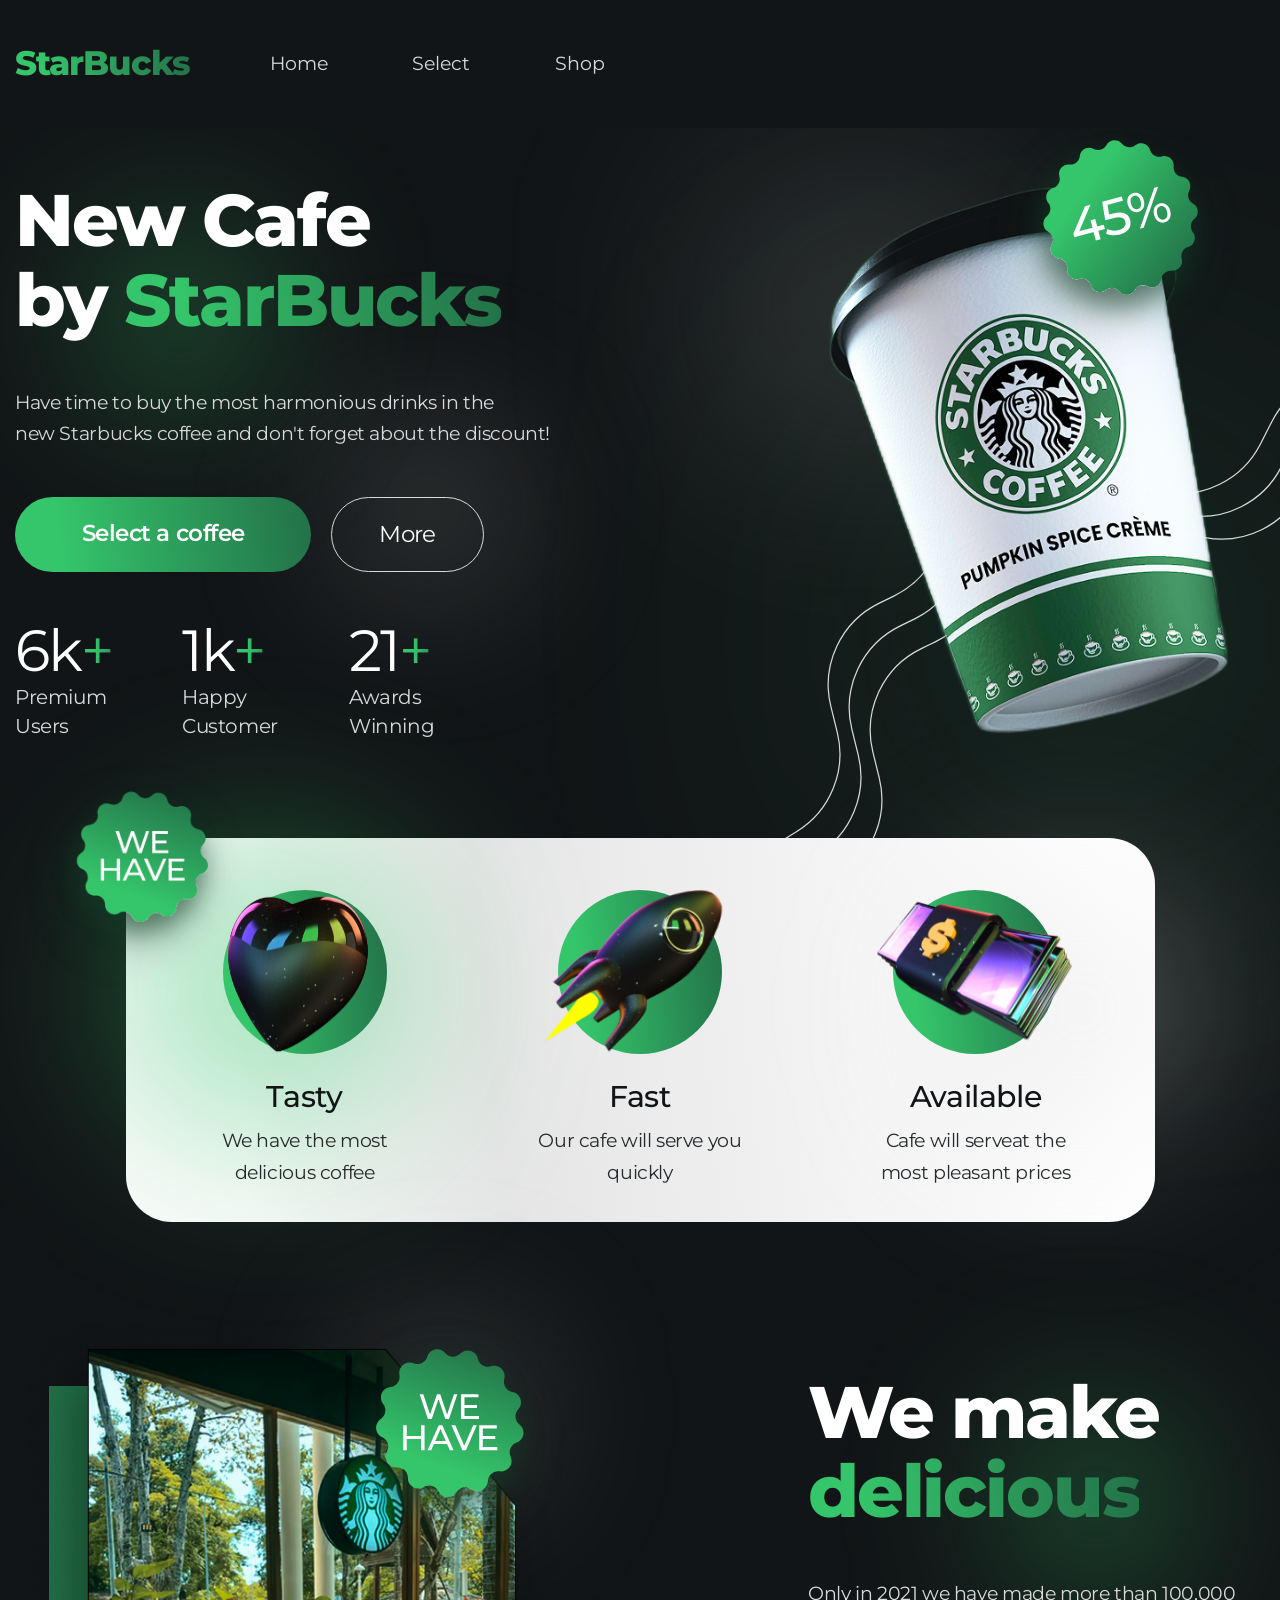
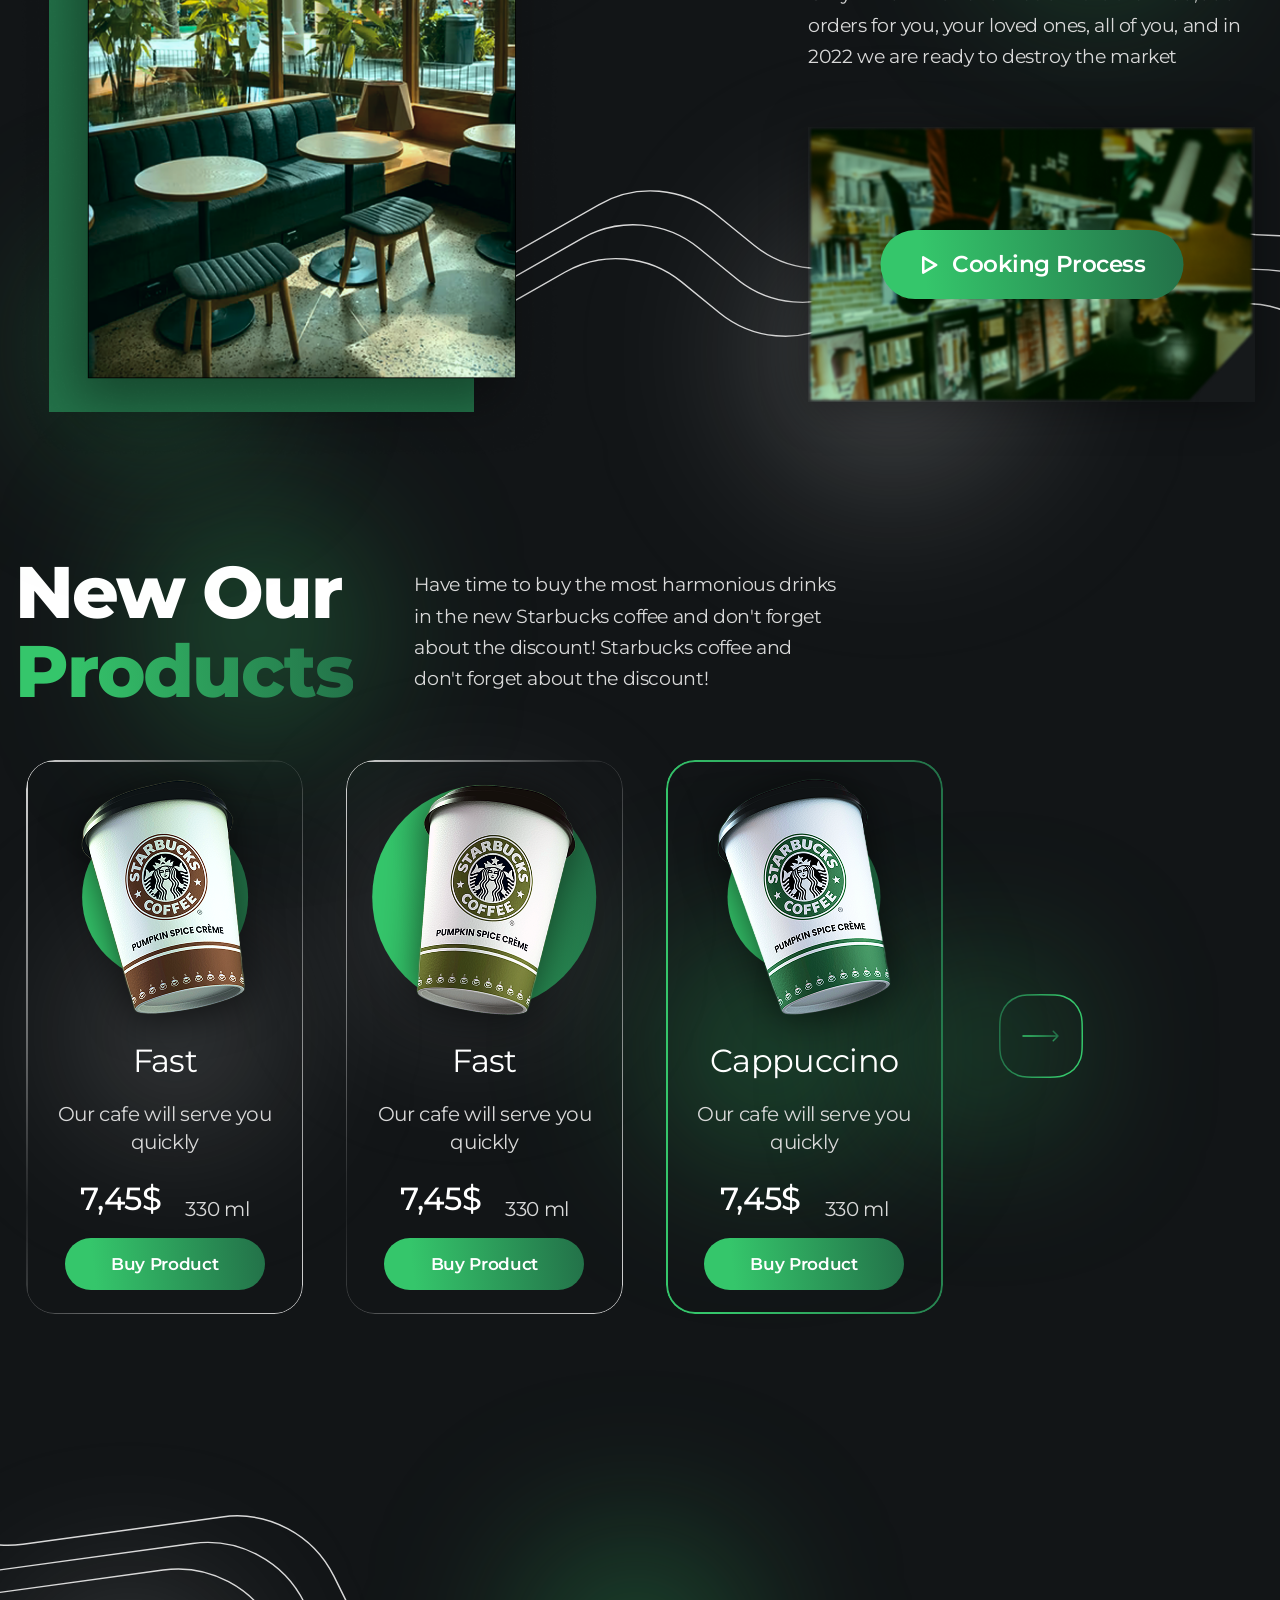
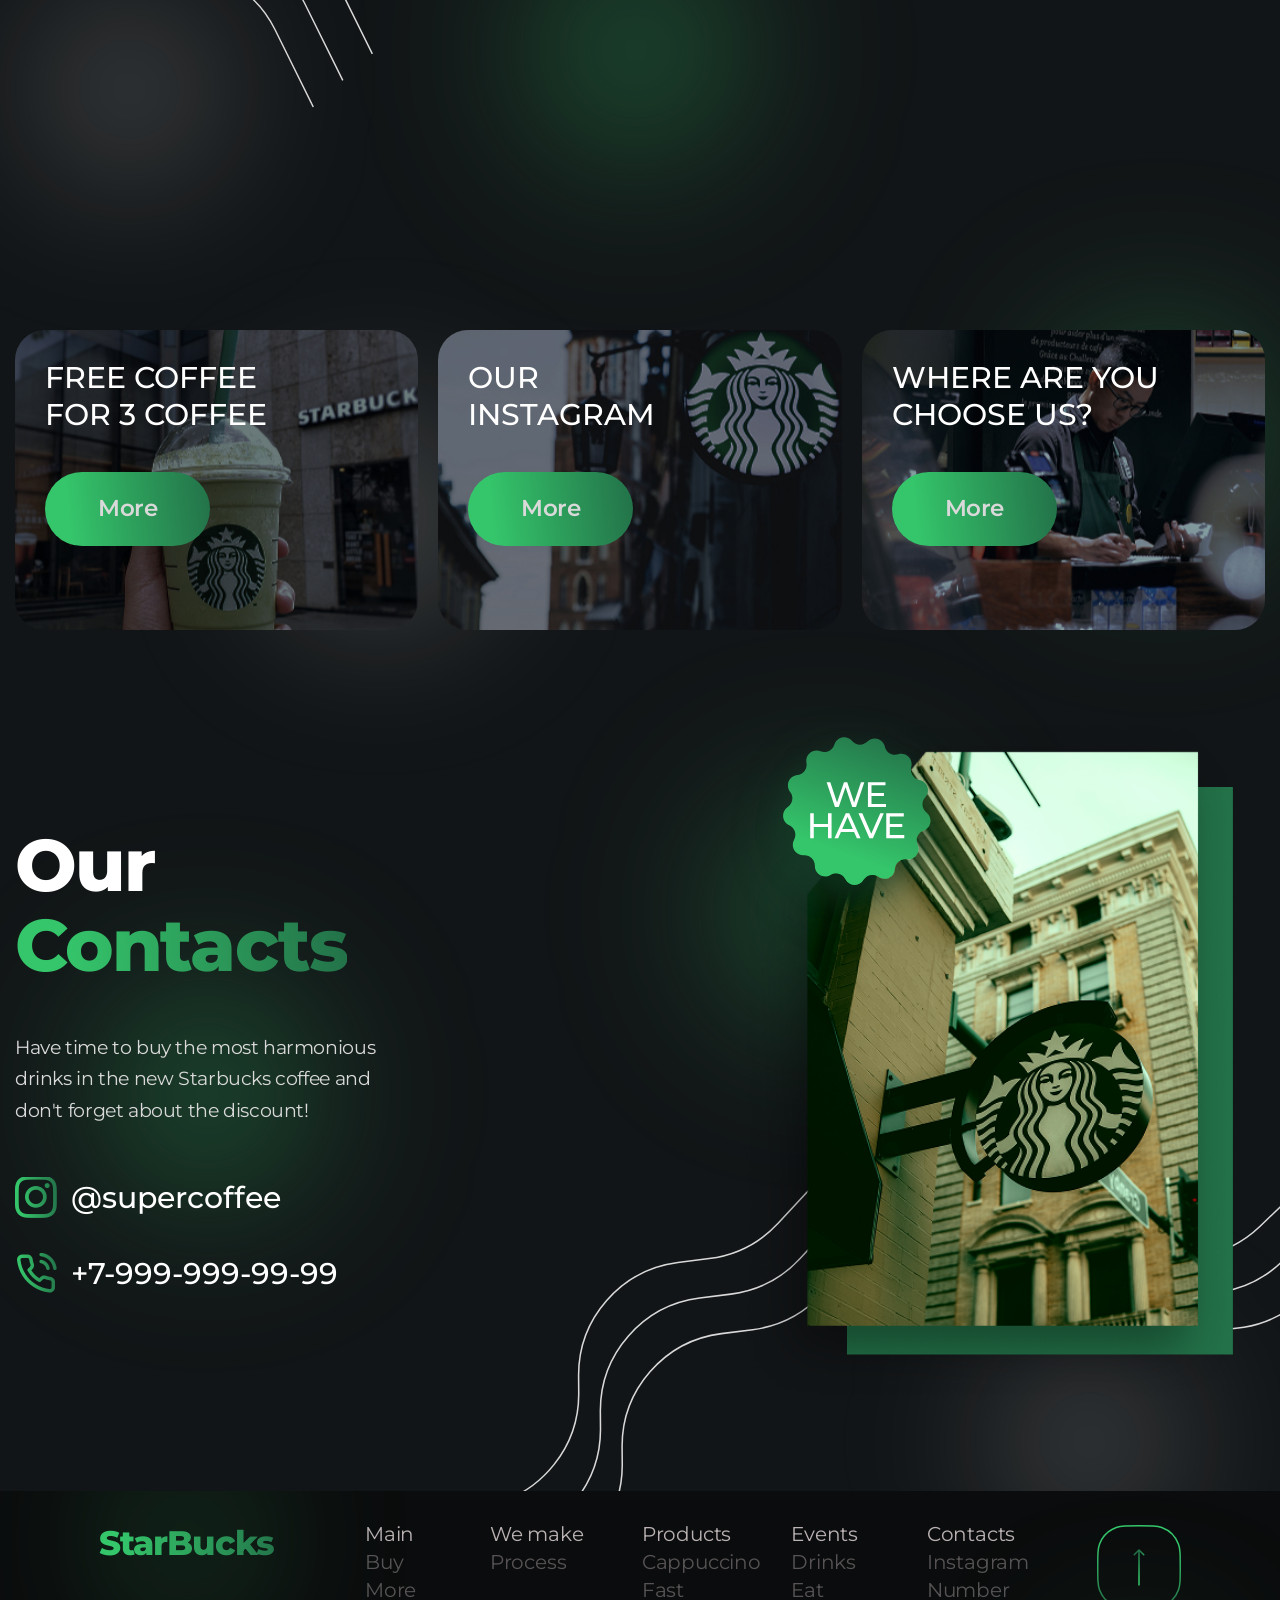
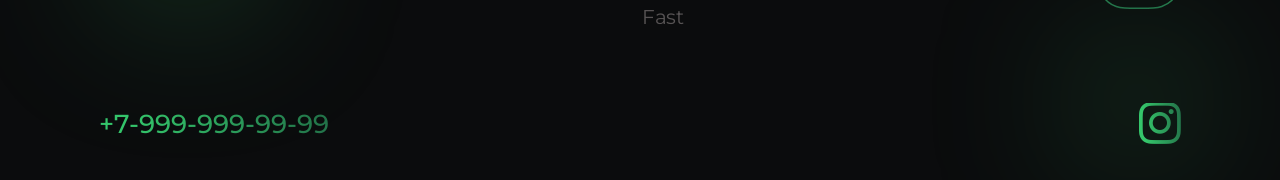
==== commit 6caf3fb5: "add animation" ====
--- a/index.html
+++ b/index.html
@@ -106,7 +106,7 @@
                 src="./images/services/decor.svg"
                 alt=""
               />
-              <article class="services__item item-service">
+              <article class="services__item item-service anim--delay-up">
                 <div class="item-service__icon">
                   <img src="./images/services/services-1.svg" alt="services" />
                 </div>
@@ -115,7 +115,7 @@
                   <p>We have the most delicious coffee</p>
                 </div>
               </article>
-              <article class="services__item item-service">
+              <article class="services__item item-service anim--delay-up">
                 <div class="item-service__icon">
                   <img src="./images/services/services-2.svg" alt="services" />
                   <!-- <img src="/images/services/icon-decor.svg" alt="decor" /> -->
@@ -125,7 +125,7 @@
                   <p>Our cafe will serve you quickly</p>
                 </div>
               </article>
-              <article class="services__item item-service">
+              <article class="services__item item-service anim--delay-up">
                 <div class="item-service__icon">
                   <img src="./images/services/services-3.svg" alt="services" />
                   <!-- <img src="/images/services/icon-decor.svg" alt="decor" /> -->
@@ -140,7 +140,7 @@
         </section>
         <section class="make anim">
           <div class="make__container">
-            <div class="make__images images-make">
+            <div class="make__images images-make anim--delay-right">
               <div class="make__bg-decoration"></div>
 
               <!-- Зеленый фон (подложка) -->
@@ -160,11 +160,11 @@
             </div>
             <div class="make__content content-make">
               <div class="content-make--block__header block__header">
-                <h2 class="block__header-title title">
+                <h2 class="block__header-title title anim--left">
                   We make <br />
                   <span>delicious</span>
                 </h2>
-                <div class="block__header-text text">
+                <div class="block__header-text text anim--down">
                   <p>
                     Only in 2021 we have made more than 100,000 orders for you,
                     your loved ones, all of you, and in 2022 we are ready to
@@ -172,7 +172,7 @@
                   </p>
                 </div>
               </div>
-              <div class="content-make__media">
+              <div class="content-make__media anim--up">
                 <img
                   src="./images/make/content-img.png"
                   alt="Cooking Process"
@@ -190,10 +190,10 @@
         <section class="our anim">
           <div class="our__container">
             <div class="our-block__header block__header block__header--row">
-              <h2 class="block__header-title title">
+              <h2 class="block__header-title title anim--right">
                 New Our <br /><span>Products</span>
               </h2>
-              <div class="block__header-text text text--row">
+              <div class="block__header-text text text--row anim--left">
                 <p>
                   Have time to buy the most harmonious drinks in the new
                   Starbucks coffee and don't forget about the discount!
@@ -456,10 +456,10 @@
             <div
               class="events-block__header block__header block__header--row-rev"
             >
-              <h2 class="block__header-title title">
+              <h2 class="block__header-title title anim--left">
                 Our New <br /><span>Events</span>
               </h2>
-              <div class="block__header-text text text--row">
+              <div class="block__header-text text text--row anim--right">
                 <p>
                   Only in 2021 we have made more than 100,000 orders for you,
                   your loved ones, all of you, and in 2022 we are ready to
@@ -468,7 +468,7 @@
               </div>
             </div>
             <ul class="events__gallery gallery-events">
-              <li class="gallery-events__item">
+              <li class="gallery-events__item anim--down">
 								<div class="gallery-events__content">
 									<h5 class="gallery-events__title">TWO COFFEE <br> FOR 1 PRICE</h5>
 									<a href="#" class="gallery-events__button button">More</a>
@@ -481,7 +481,7 @@
                   </a>
                 </a>
               </li>
-              <li class="gallery-events__item">
+              <li class="gallery-events__item anim--down">
 								<div class="gallery-events__content">
 									<h5 class="gallery-events__title">KITCHEN <br> TOUR</h5>
 									<a href="#" class="gallery-events__button button">More</a>
@@ -494,7 +494,7 @@
                   </a>
                 </a>
               </li>
-              <li class="gallery-events__item">
+              <li class="gallery-events__item anim--right">
 								<div class="gallery-events__content">
 									<h5 class="gallery-events__title">FREE COFFEE <br> FOR 3 COFFEE</h5>
 									<a href="#" class="gallery-events__button button">More</a>
@@ -507,7 +507,7 @@
                   </a>
                 </a>
               </li>
-              <li class="gallery-events__item">
+              <li class="gallery-events__item anim--up">
 								<div class="gallery-events__content">
 									<h5 class="gallery-events__title">OUR <br> INSTAGRAM</h5>
 									<a href="#" class="gallery-events__button button">More</a>
@@ -520,7 +520,7 @@
                   </a>
                 </a>
               </li>
-              <li class="gallery-events__item">
+              <li class="gallery-events__item anim--left">
 								<div class="gallery-events__content">
 									<h5 class="gallery-events__title">WHERE ARE YOU <br> CHOOSE US?</h5>
 									<a href="#" class="gallery-events__button button">More</a>
@@ -540,21 +540,21 @@
           <div class="contacts__container">
 						<div class="contacts__content content-contacts">
               <div class="content-contacts-block__header block__header">
-                <h2 class="block__header-title title">
+                <h2 class="block__header-title title anim--right">
                   Our <br/> <span>Contacts</span>
                 </h2>
-                <div class="block__header-text text">
+                <div class="block__header-text text anim--up">
                   <p>
                     Have time to buy the most harmonious drinks in the new Starbucks coffee and don't forget about the discount!
                   </p>
                 </div>
               </div>
               <div class="content-contacts__social social-contacts">
-								<a href="#" class="social-contacts__item social-contacts__instagram icon-instagram">@supercoffee</a>
-								<a href="tel:+79999999999" class="social-contacts__item social-contacts__phone icon-phone">+7-999-999-99-99</a>
-              </div>
-            </div>
-            <div class="contacts__images images-contacts">
+								<a href="#" class="social-contacts__item social-contacts__instagram icon-instagram anim--delay">@supercoffee</a>
+								<a href="tel:+79999999999" class="social-contacts__item social-contacts__phone icon-phone anim--delay">+7-999-999-99-99</a>
+              </div>
+            </div>
+            <div class="contacts__images images-contacts anim--left">
               <div class="contacts__bg-decoration"></div>
 
               <!-- Зеленый фон (подложка) -->
@@ -578,9 +578,9 @@
       <footer class="footer anim">
 				<div class="footer__container">
 					<div class="footer__body body-footer">
-							<a data-goto=".wrapper" href="#" class="body-footer__logo header__logo">StarBucks</a>
+							<a data-goto=".wrapper" href="#" class="body-footer__logo header__logo anim--zoom">StarBucks</a>
 							<ul data-spollers="767.98" class="body-footer__items">
-								<li class="body-footer__item">
+								<li class="body-footer__item anim--delay-up">
 										<h6 data-spoller class="body-footer__title">Main</h6>
 										<div class="body-footer__link">
 												<div class="body-footer__link-inner">
@@ -589,7 +589,7 @@
 												</div>
 										</div>
 								</li>
-								<li class="body-footer__item">
+								<li class="body-footer__item anim--delay-up">
 										<h6 data-spoller class="body-footer__title">We make</h6>
 										<div class="body-footer__link">
 												<div class="body-footer__link-inner">
@@ -597,7 +597,7 @@
 												</div>
 										</div>
 								</li>
-								<li class="body-footer__item">
+								<li class="body-footer__item anim--delay-up">
 										<h6 data-spoller class="body-footer__title">Products</h6>
 										<div class="body-footer__link">
 												<div class="body-footer__link-inner">
@@ -607,7 +607,7 @@
 												</div>
 										</div>
 								</li>
-								<li class="body-footer__item">
+								<li class="body-footer__item anim--delay-up">
 										<h6 data-spoller class="body-footer__title">Events</h6>
 										<div class="body-footer__link">
 												<div class="body-footer__link-inner">
@@ -616,7 +616,7 @@
 												</div>
 										</div>
 								</li>
-								<li class="body-footer__item">
+								<li class="body-footer__item anim--delay-up">
 										<h6 data-spoller class="body-footer__title">Contacts</h6>
 										<div class="body-footer__link">
 												<div class="body-footer__link-inner">
@@ -626,13 +626,13 @@
 										</div>
 								</li>
 						</ul>
-							<a data-goto=".wrapper" href="#" class="body-footer__arrow">
+							<a data-goto=".wrapper" href="#" class="body-footer__arrow anim--left">
 								<img src="./images/footer/arrow.svg" alt="arrow">
 							</a>
 					</div>
 					<div class="footer__social social-footer">
-						<a href="tel:+79999999999" class="social-footer__item social-contacts__item">+7-999-999-99-99</a>
-						<a href="#" class="social-footer__item social-contacts__item icon-instagram"></a>
+						<a href="tel:+79999999999" class="social-footer__item social-contacts__item anim--right">+7-999-999-99-99</a>
+						<a href="#" class="social-footer__item social-contacts__item icon-instagram anim--zoom"></a>
 					</div>
 				</div>
 			</footer>
--- a/scss/main.css
+++ b/scss/main.css
@@ -1 +1 @@
-@import"https://fonts.googleapis.com/css2?family=Montserrat:wght@300;400;500;600;700;800;900&display=swap";@import"/scss/main.css";@import"https://fonts.googleapis.com/css2?family=Montserrat:wght@300;400;500;600;700;800;900&display=swap";@import"../css/main.css";@font-face{font-family:"icomoon";src:url("../font-icons/icomoon.eot?j24rxu");src:url("../font-icons/icomoon.eot?j24rxu#iefix") format("embedded-opentype"),url("../font-icons/icomoon.ttf?j24rxu") format("truetype"),url("../font-icons/icomoon.woff?j24rxu") format("woff"),url("../font-icons/icomoon.svg?j24rxu#icomoon") format("svg");font-weight:normal;font-style:normal;font-display:block}[class^=icon-]::before,[class*=" icon-"]::before{font-family:"icomoon" !important;speak:never;font-style:normal;font-weight:normal;font-variant:normal;text-transform:none;line-height:1;-webkit-font-smoothing:antialiased;-moz-osx-font-smoothing:grayscale}.icon-play:before{content:""}.icon-phone:before{content:""}.icon-arrow:before{content:""}.icon-instagram:before{content:""}:root{--background: #121517;--background-gradient: linear-gradient(263.46deg, #237249 1.41%, #35c66b 85.05%)}.icon-menu{position:fixed}@media(max-width: 767.98px){.icon-menu{display:block;position:relative;flex:0 0 2.625rem;width:2.625rem;height:1.125rem;cursor:pointer;z-index:10}.icon-menu span,.icon-menu::before,.icon-menu::after{content:"";transition:all .5s ease 0s;left:0;position:absolute;width:100%;height:2px;background-image:var(--background-gradient)}.icon-menu::before{top:0}.icon-menu::after{bottom:0}.icon-menu span{top:calc(55% - 1px);transform:scale(1) translate(0px, -55%)}}.menu-open .icon-menu::before{transform:rotate(-45deg);top:calc(50% - 1px);background-image:var(--background-gradient)}.menu-open .icon-menu::after{transform:rotate(45deg);bottom:calc(50% - 1px);background-image:var(--background-gradient)}.menu-open span{left:50%;width:0;background-image:var(--background-gradient)}@media(max-width: 767.98px){.menu{flex:0 0 auto;display:flex;justify-content:flex-end}.menu__body{position:fixed;top:0;left:-100%;width:100%;height:100%;background-color:var(--background);padding:100px 15px 50px 15px;transition:left .5s ease 0s;overflow:auto;z-index:4}.menu__body::before{content:"";position:fixed;width:100%;top:0;left:-100%;height:3.75rem;background-color:var(--background);transition:left .5s ease 0s;z-index:4}}.menu-open .menu__body{left:0}.menu-open .menu__body::before{left:0}.menu-open body{overflow:hidden}.wrapper{min-height:100%;display:flex;flex-direction:column;overflow:clip}.wrapper>main{flex-grow:1}[class*=__container]{max-inline-size:82.75rem;margin-inline:auto;padding-inline:.9375rem}:root{--font-family: "Montserrat", sans-serif;--primary: #d9d9d9;--white: #fff;--background: #121517;--background-gradient: linear-gradient(263.46deg, #237249 1.41%, #35c66b 85.05%)}body{font-family:var(--font-family);color:var(--primary);background-color:var(--background);font-size:calc(16px + 4 * ((100vw - 320px) / 1192))}.header-block__container{display:flex;flex-direction:column;gap:2.5rem}.block__header{display:grid;gap:calc(20px + 34 * ((100vw - 320px) / 1192))}@media(min-width: 47.9988rem){.block__header--row{display:flex;align-items:center;gap:calc(20px + 52 * ((100vw - 320px) / 1192))}}@media(min-width: 47.9988rem){.block__header--row-rev{display:flex;flex-direction:row-reverse;align-items:center;gap:calc(20px + 52 * ((100vw - 320px) / 1192))}}.title{font-weight:800;font-size:calc(42px + 38 * ((100vw - 320px) / 1192));line-height:1.09;letter-spacing:-0.03em;color:var(--white)}.title span{background:var(--background-gradient);background-clip:text;-webkit-background-clip:text;-webkit-text-fill-color:rgba(0,0,0,0)}@media(max-width: 47.9988rem){.title br{display:none}}.text{line-height:1.63;letter-spacing:-0.02em}.text P:not(:last-child){margin-bottom:.625rem}@media(max-width: 47.9988rem){.text br{display:none}}@media(min-width: 47.9988rem){.text--row{max-width:26.875rem}}.buttons-block__button{display:grid;grid-auto-flow:column;justify-content:start;gap:1.875rem}@media(max-width: 47.9988rem){.buttons-block__button{display:flex;justify-content:center;align-items:center;flex-wrap:wrap;text-align:center}}.button{padding-inline:calc(20px + 58 * ((100vw - 320px) / 1192));padding-block:1.25rem;max-height:4.6875rem;font-size:calc(20px + 4 * ((100vw - 320px) / 1192));line-height:1.46;border-radius:5.1875rem;font-weight:600;letter-spacing:-0.02em;color:var(--white);background:var(--background-gradient);transition:box-shadow .4s,transform .4s}.button:hover{box-shadow:0 0 20px rgba(53,198,107,.7),0 0 40px rgba(53,198,107,.4)}@media(max-width: 47.9988rem){.button{width:100%}}.button--dark{padding-inline:calc(20px + 34 * ((100vw - 320px) / 1192));font-weight:400;letter-spacing:-0.03em;background-color:var(--background);background:rgba(0,0,0,0);border:.0625rem solid var(--primary);transition:all .5s}.button--dark:hover{color:var(--background);background-color:var(--primary)}.button--buy{padding-inline:calc(20px + 18 * ((100vw - 320px) / 1192));padding-block:.875rem;max-height:3.375rem;font-size:1.0625rem;display:flex;justify-content:center;align-items:center;border-radius:3.75rem}.figure__container{padding-bottom:100px}.figure__label{display:flex;gap:2.5rem;width:178px;height:178px}.figure__shape{display:block;width:100%;height:100%;-o-object-fit:contain;object-fit:contain;animation:figure-pulse 3s ease-in-out infinite;transform-origin:50% 50%;will-change:transform;filter:drop-shadow(-4px 13px 22px rgba(20, 62, 40, 0.46))}@keyframes figure-pulse{0%,100%{transform:scale(1)}50%{transform:scale(1.08)}}.figure__shape-2{display:block;width:178px;height:178px;-o-object-fit:contain;object-fit:contain;animation:figure-sway 5s ease-in-out infinite;transform-origin:50% 100%;will-change:transform;filter:drop-shadow(-4px 13px 22px rgba(20, 62, 40, 0.46))}@keyframes figure-sway{0%,100%{transform:rotate(-8deg)}50%{transform:rotate(8deg)}}@keyframes fadeRight{0%{opacity:0;transform:translate(-50%, 0%)}100%{opacity:1;transform:translate(0, 0)}}@keyframes fadeLeft{0%{opacity:0;transform:translate(50%, 0%)}100%{opacity:1;transform:translate(0, 0)}}@keyframes fadeUp{0%{opacity:0;transform:translate(0, 50%)}100%{opacity:1;transform:translate(0, 0)}}@keyframes fadeDown{0%{opacity:0;transform:translate(0, -50%)}100%{opacity:1;transform:translate(0, 0)}}@keyframes zoomIn{0%{opacity:.5;transform:scale(0)}100%{opacity:1;transform:scale(1)}}@keyframes rotate{0%{transform:rotate(0deg)}100%{transform:rotate(360deg)}}@keyframes rotate-rev{0%{transform:rotate(0deg)}100%{transform:rotate(-360deg)}}@keyframes anti-rotate{0%{transform:rotate(0deg)}100%{transform:rotate(-360deg)}}.anim--right{opacity:0;transform:translate(-50%, 0%)}.--animate .anim--right{animation:fadeRight 2s forwards}.anim--left{opacity:0;transform:translate(50%, 0%)}.--animate .anim--left{animation:fadeLeft 1.5s forwards}.anim--up{opacity:0;transform:translate(0, 50%)}.--animate .anim--up{animation:fadeUp 1.5s forwards}.anim--down{opacity:0;transform:translate(0, -50%)}.--animate .anim--down{animation:fadeDown 1.5s forwards}.anim--zoom{opacity:.5;transform:scale(0)}.--animate .anim--zoom{animation:zoomIn 1.5s forwards}.anim--delay{opacity:.5;transform:scale(0)}.--animate .anim--delay{animation:zoomIn 1.5s forwards}.--animate .anim--delay:nth-child(1){animation-delay:0s}.--animate .anim--delay:nth-child(2){animation-delay:.3s}.--animate .anim--delay:nth-child(3){animation-delay:.5s}.--animate .anim--delay:nth-child(4){animation-delay:.7s}.--animate .anim--delay:nth-child(5){animation-delay:1.2s}.--animate .anim--delay:nth-child(6){animation-delay:1.3s}.--animate .anim--delay:nth-child(7){animation-delay:1.4s}.--animate .anim--delay:nth-child(8){animation-delay:1.5s}.--animate .anim--delay:nth-child(9){animation-delay:1.6s}.--animate .anim--delay:nth-child(10){animation-delay:1.7s}.anim--delay-up{opacity:0;transform:translate(0, 3.125rem)}.--animate .anim--delay-up{animation:fadeUp 1.5s forwards}.--animate .anim--delay-up:nth-child(1){animation-delay:.5s}.--animate .anim--delay-up:nth-child(2){animation-delay:.7s}.--animate .anim--delay-up:nth-child(3){animation-delay:.9s}.--animate .anim--delay-up:nth-child(4){animation-delay:1.1s}.--animate .anim--delay-up:nth-child(5){animation-delay:1.3s}.--animate .anim--delay-up:nth-child(6){animation-delay:1.5s}.--animate .anim--delay-up:nth-child(7){animation-delay:1.7s}.--animate .anim--delay-up:nth-child(8){animation-delay:1.9s}.--animate .anim--delay-up:nth-child(9){animation-delay:2.1s}.--animate .anim--delay-up:nth-child(10){animation-delay:2.3s}.anim--delay-down{opacity:0;transform:translate(0, -3.125rem)}.--animate .anim--delay-down{animation:fadeDown 1.5s forwards}.--animate .anim--delay-down:nth-child(1){animation-delay:.5s}.--animate .anim--delay-down:nth-child(2){animation-delay:.7s}.--animate .anim--delay-down:nth-child(3){animation-delay:.9s}.--animate .anim--delay-down:nth-child(4){animation-delay:1.1s}.--animate .anim--delay-down:nth-child(5){animation-delay:1.3s}.--animate .anim--delay-down:nth-child(6){animation-delay:1.5s}.anim--delay-left{opacity:0;transform:translate(3.125rem, 0)}.--animate .anim--delay-left{animation:fadeLeft 1.5s forwards}.--animate .anim--delay-left:nth-child(1){animation-delay:.5s}.--animate .anim--delay-left:nth-child(2){animation-delay:.7s}.--animate .anim--delay-left:nth-child(3){animation-delay:.9s}.--animate .anim--delay-left:nth-child(4){animation-delay:1.1s}.--animate .anim--delay-left:nth-child(5){animation-delay:1.3s}.--animate .anim--delay-left:nth-child(6){animation-delay:1.5s}.anim--delay-right{opacity:0;transform:translate(-3.125rem, 0)}.--animate .anim--delay-right{animation:fadeRight 1.5s forwards}.--animate .anim--delay-right:nth-child(1){animation-delay:.5s}.--animate .anim--delay-right:nth-child(2){animation-delay:.7s}.--animate .anim--delay-right:nth-child(3){animation-delay:.9s}.--animate .anim--delay-right:nth-child(4){animation-delay:1.1s}.--animate .anim--delay-right:nth-child(5){animation-delay:1.3s}.--animate .anim--delay-right:nth-child(6){animation-delay:1.5s}.anim--rotate{animation:rotate 70s infinite linear !important}.anim--rotate-rev{animation:rotate-rev 70s infinite linear !important}.anti-rotate{animation:anti-rotate 70s infinite linear}.wrapper{min-height:100%;display:flex;flex-direction:column;overflow:clip}.wrapper>main{flex-grow:1}[class*=__container]{max-inline-size:82.8125rem;margin-inline:auto;padding-inline:.9375rem}:root{--font-family: "Montserrat", sans-serif;--primary: #d9d9d9;--white: #fff;--spoller-title: #bbb3b3;--spoller-link: rgba(187, 179, 179, 0.43);--background: #121517;--background-footer: #0b0c0d;--background-gradient: linear-gradient(263.46deg, #237249 1.41%, #35c66b 85.05%);--background-white: linear-gradient(264.52deg, #fff 5.07%, #e5e5e5 64.2%, #fbfbfb 88.34%);--color-text: rgba(18, 21, 23, 0.9);--green-hover: #35c66b}body{font-family:var(--font-family);color:var(--primary);background-color:var(--background);font-size:calc(16px + 4 * ((100vw - 320px) / 1192))}.header{position:fixed;width:100%;top:0;left:0;z-index:100;background-color:var(--background);transition:all .5s}.header__container{display:flex;align-items:center;gap:calc(20px + 75 * ((100vw - 320px) / 1192));min-height:calc(80px + 55 * ((100vw - 320px) / 1192));padding-block:calc(34px + 14 * ((100vw - 320px) / 1192))}@media(max-width: 47.9988rem){.header__container{justify-content:space-between}}.header__logo{font-weight:800;font-size:calc(22px + 15 * ((100vw - 320px) / 1192));line-height:1.09;letter-spacing:-0.03em;background:var(--background-gradient);background-clip:text;-webkit-background-clip:text;-webkit-text-fill-color:rgba(0,0,0,0);z-index:10;transition:filter .4s ease}.header__logo:hover{filter:drop-shadow(0 0 0.75rem rgba(53, 198, 107, 0.6))}.menu-header__list{display:flex;flex-wrap:wrap;justify-content:center;align-items:center;gap:calc(40px + 55 * ((100vw - 320px) / 1192))}@media(max-width: 47.9988rem){.menu-header__list{flex-direction:column;align-items:end}}.menu-header__item{font-size:1.1875rem;text-shadow:0 4px 4px 0 rgba(0,0,0,.25)}.menu-header__item a{transition:color .5s ease;color:var(--primary)}.menu-header__item a:hover{color:var(--green-hover)}@media(max-width: 47.9988rem){.menu-header__item{font-size:24px}}.hero{padding-top:calc(150px + 39 * ((100vw - 320px) / 1192));padding-bottom:calc(40px + 71 * ((100vw - 320px) / 1192));position:relative}.hero__container{position:relative;display:flex;justify-content:space-between;gap:2rem}@media(max-width: 47.9988rem){.hero__container{flex-direction:column-reverse;align-items:center}}.hero__header,.hero__image{position:relative;z-index:1}.hero__image{position:relative;width:100%;max-width:29.5rem;aspect-ratio:1/1}.hero__image::before,.hero__image::after{content:"";position:absolute;border-radius:100%;pointer-events:none;z-index:0}@media(max-width: 47.9988rem){.hero__image::before,.hero__image::after{display:none}}.hero__image::before{width:229px;height:229px;top:2%;left:-10%;background:rgba(217,217,217,.3);filter:blur(124.04px)}.hero__image::after{width:20.25rem;height:20.25rem;right:0;bottom:-10%;background:linear-gradient(267.2deg, rgba(35, 114, 73, 0.35) 20.73%, rgba(53, 198, 107, 0.33) 22.81%);filter:blur(175.5px)}.hero__image-img{position:relative;z-index:1;width:100%;height:100%}.hero__image-img>img:first-child{display:block;width:100%;height:100%;-o-object-fit:contain;object-fit:contain}.hero__image-img>img:nth-child(2){position:relative;z-index:1;display:block;width:100%;height:100%;-o-object-fit:contain;object-fit:contain}.hero .figure__shape-2{--tx: 0%;--ty: 0%;position:absolute;top:-15%;right:5%;width:calc(168px + 90 * ((100vw - 320px) / 1192));height:calc(168px + 90 * ((100vw - 320px) / 1192));-o-object-fit:contain;object-fit:contain;z-index:2;pointer-events:none;filter:drop-shadow(-4px 13px 22px rgba(20, 62, 40, 0.46));animation:figure-sway 3s ease-in-out infinite;transform-origin:50% 100%;will-change:transform;translate:var(--tx) var(--ty)}@media(max-width: 991.9808px){.hero .figure__shape-2{--tx: -20%;--ty: 70%}}@media(max-width: 991.9808px){.hero .figure__shape-2{--tx: -10%;--ty: 50%}}@media(max-width: 940.9808px){.hero .figure__shape-2{--tx: -20%;--ty: 100%}}@media(max-width: 47.9988rem){.hero .figure__shape-2{--tx: -40%;--ty: 0%}}@media(max-width: 29.9988rem){.hero .figure__shape-2{--ty: 15%}}@media(max-width: 400.9808px){.hero .figure__shape-2{--tx: 0%;--ty: 5%}}@media(prefers-reduced-motion: reduce){.hero .figure__shape-2{animation:none}}.hero__bg-decoration{position:absolute;top:85%;left:50%;width:150%;height:150%;transform:translate(-50%, -50%);background:url("../images/main/main-bg.svg") center center no-repeat;background-size:contain;z-index:0;pointer-events:none}@media(max-width: 47.9988rem){.hero__bg-decoration{width:120%;height:100%;opacity:.5}}.header-main{display:flex;flex-direction:column;gap:calc(20px + 34 * ((100vw - 320px) / 1192));position:relative;isolation:isolate}.header-main::before,.header-main::after{content:"";position:absolute;border-radius:50%;pointer-events:none;z-index:-1;background:radial-gradient(circle, rgba(53, 198, 107, 0.55) 0%, rgba(53, 198, 107, 0.35) 20%, rgba(53, 198, 107, 0) 45%);filter:blur(80px);transform:translateZ(0);-webkit-backface-visibility:hidden;backface-visibility:hidden}@media(max-width: 47.9988rem){.header-main::before,.header-main::after{display:none}}.header-main::before{width:24rem;height:24rem;left:-5%;top:-10%}.header-main::after{width:22rem;height:22rem;bottom:10%;right:-10%;background:radial-gradient(circle, rgba(217, 217, 217, 0.4) 0%, rgba(217, 217, 217, 0.2) 20%, rgba(217, 217, 217, 0) 45%)}.header-main__buttons{display:flex;flex-wrap:wrap;gap:1.25rem}.header-main__button{text-align:center}.stats{display:flex;flex-wrap:wrap;gap:calc(20px + 26 * ((100vw - 320px) / 1192))}@media(max-width: 47.9988rem){.stats{justify-content:center}}.item-stats{max-width:7.875rem}.item-stats__value{font-size:calc(42px + 20 * ((100vw - 320px) / 1192));line-height:1.09;letter-spacing:-0.03em;color:var(--white)}.item-stats__value span:nth-child(2){background:linear-gradient(266.83deg, #237249 -35.11%, #35c66b 57.94%);background-clip:text;-webkit-background-clip:text;-webkit-text-fill-color:rgba(0,0,0,0)}.item-stats__text{font-size:1.25rem;line-height:1.44;letter-spacing:-0.02em}.services{position:relative;z-index:2;padding-bottom:calc(40px + 60 * ((100vw - 320px) / 1192))}.services__container{display:flex;flex-direction:column;justify-content:center;align-items:center;padding-inline:calc(10px + 70 * ((100vw - 320px) / 1192))}.services__figure{position:absolute;top:-21%;left:-8%;width:calc(192px + 10 * ((100vw - 320px) / 1192));height:calc(192px + 10 * ((100vw - 320px) / 1192));-o-object-fit:contain;object-fit:contain;z-index:2;pointer-events:none;filter:drop-shadow(-4px 13px 22px rgba(20, 62, 40, 0.46));transform-origin:50% 100%;will-change:transform}@media(max-width: 932.9808px){.services__figure{top:-12%;left:-4%}}@media(max-width: 52.6863rem){.services__figure{width:clamp(6.25rem,50%,9.375rem)}}@media(max-width: 600.9808px){.services__figure{top:-12%;left:-7%}}@media(max-width: 479.9808px){.services__figure{top:-10%;left:-7%}}@media(prefers-reduced-motion: reduce){.services .figure__shape-2{animation:none}}.services__items{position:relative;max-width:64.3125rem;padding-inline:calc(10px + 68 * ((100vw - 320px) / 1192));padding-block:calc(10px + 30 * ((100vw - 320px) / 1192));border-radius:2.875rem;background:var(--background-white);display:grid;width:100%;gap:calc(20px + 108 * ((100vw - 320px) / 1192));grid-template-columns:repeat(auto-fill, minmax(200px, 1fr));position:relative;isolation:isolate}.services__items::before,.services__items::after{content:"";position:absolute;border-radius:50%;pointer-events:none;z-index:-1;background:radial-gradient(circle, rgba(53, 198, 107, 0.55) 0%, rgba(53, 198, 107, 0.35) 40%, rgba(53, 198, 107, 0) 75%);filter:blur(80px);transform:translateZ(0);-webkit-backface-visibility:hidden;backface-visibility:hidden}@media(max-width: 47.9988rem){.services__items::before,.services__items::after{display:none}}.services__items::before{width:24rem;height:24rem;left:-5%;top:-10%}.services__items::after{width:22rem;height:22rem;bottom:10%;right:-10%;background:radial-gradient(circle, rgba(217, 217, 217, 0.4) 0%, rgba(217, 217, 217, 0.2) 40%, rgba(217, 217, 217, 0) 75%)}.item-service{display:flex;flex-direction:column;justify-content:center;align-items:center;line-height:1.63;letter-spacing:-0.02em;text-align:center}.item-service__icon{position:relative;width:100%;max-width:200px;aspect-ratio:1/1;margin-inline:auto}.item-service__icon::before{content:"";position:absolute;inset:9%;border-radius:50%;background:var(--background-gradient);z-index:0}.item-service__icon img{position:relative;z-index:1;width:100%;height:100%;-o-object-fit:contain;object-fit:contain}.item-service__title{font-weight:500;font-size:calc(24px + 8 * ((100vw - 320px) / 1192));color:var(--background);margin-bottom:.25rem}.item-service__text{font-size:calc(16px + 4 * ((100vw - 320px) / 1192));color:var(--color-text)}.make{padding-bottom:calc(40px + 60 * ((100vw - 320px) / 1192));position:relative;z-index:2}.make__container{display:flex;justify-content:space-between;align-items:center;gap:1.25rem}@media(max-width: 61.9988rem){.make__container{flex-direction:column;align-items:start}}@media(max-width: 47.9988rem){.make__container{align-items:center}}.make__images{position:relative;z-index:1;flex:0 0 34.25rem;max-width:34.25rem;aspect-ratio:548/754}@media(max-width: 61.9988rem){.make__images{flex:1 1 auto;width:100%}}.make__bg-decoration{position:absolute;top:23%;right:-160%;width:200%;height:132%;background:url("../images/make/make-main-bg.svg") center right no-repeat;background-size:contain;z-index:0;pointer-events:none}@media(max-width: 61.9988rem){.make__bg-decoration{width:180%;top:5%;opacity:.5}}@media(max-width: 47.9988rem){.make__bg-decoration{right:-50%;opacity:.3}}.images-make{isolation:isolate}.images-make::before,.images-make::after{content:"";position:absolute;border-radius:50%;pointer-events:none;z-index:-1;background:radial-gradient(circle, rgba(53, 198, 107, 0.55) 0%, rgba(53, 198, 107, 0.35) 20%, rgba(53, 198, 107, 0) 45%);filter:blur(80px);transform:translateZ(0);-webkit-backface-visibility:hidden;backface-visibility:hidden}@media(max-width: 47.9988rem){.images-make::before,.images-make::after{display:none}}.images-make::before{width:24rem;height:24rem;bottom:-10%;left:-10%}.images-make::after{width:22rem;height:22rem;top:-10%;right:-10%;background:radial-gradient(circle, rgba(217, 217, 217, 0.4) 0%, rgba(217, 217, 217, 0.2) 20%, rgba(217, 217, 217, 0) 45%)}.images-make__item{position:absolute}.images-make__item img{display:block;width:100%;height:100%;-o-object-fit:contain;object-fit:contain}.images-make__item-1{top:0;right:0;width:calc(150px + 95 * ((100vw - 320px) / 1192));height:calc(150px + 95 * ((100vw - 320px) / 1192));z-index:3;animation:figure-pulse 3s ease-in-out infinite;transform-origin:50% 50%;will-change:transform;filter:drop-shadow(-4px 13px 22px rgba(20, 62, 40, 0.46))}.images-make__item-2{top:0;left:0;width:100%;height:100%;z-index:2;-webkit-clip-path:polygon(0 0, 85% 0, 100% 15%, 100% 100%, 0 100%);clip-path:polygon(0 0, 85% 0, 100% 15%, 100% 100%, 0 100%)}.images-make__item-3{top:10%;left:5%;width:80%;height:83%;z-index:1}.content-make{position:relative;z-index:1;max-width:28.5625rem}@media(min-width: 61.9988rem){.content-make{flex:0 1 auto;width:100%}}@media(max-width: 61.9988rem){.content-make{display:flex;gap:1.25rem;width:100%;max-width:100%}}@media(max-width: 61.9988rem)and (min-width: 61.9988rem){.content-make .content-make--block__header{max-width:457px}}@media(max-width: 47.9988rem){.content-make{flex-wrap:wrap;justify-content:center}}.content-make::before,.content-make::after{content:"";position:absolute;border-radius:50%;pointer-events:none;z-index:0;background:radial-gradient(circle, rgba(53, 198, 107, 0.55) 0%, rgba(53, 198, 107, 0.35) 20%, rgba(53, 198, 107, 0) 45%);filter:blur(80px);will-change:transform;-webkit-backface-visibility:hidden;backface-visibility:hidden}@media(max-width: 47.9988rem){.content-make::before,.content-make::after{display:none}}.content-make::before{width:24rem;height:24rem;right:-5%;top:-10%}.content-make::after{width:22rem;height:22rem;bottom:-20%;left:-20%;background:radial-gradient(circle, rgba(217, 217, 217, 0.4) 0%, rgba(217, 217, 217, 0.2) 40%, rgba(217, 217, 217, 0) 75%)}.content-make>*{position:relative;z-index:1}.content-make__media{position:relative;width:100%;overflow:hidden;cursor:pointer;background:rgba(217,217,217,.02);box-shadow:0 4px 41px 0 rgba(0,0,0,.39)}@media(min-width: 61.9988rem){.content-make__media{max-width:27.9375rem;aspect-ratio:447/275}}.content-make__preview{display:block;width:100%;height:100%;-o-object-fit:cover;object-fit:cover;transition:opacity .5s ease,visibility .5s ease}.content-make__button{position:absolute;top:50%;left:50%;transform:translate(-50%, -50%);z-index:2;white-space:nowrap;display:flex;align-items:center;gap:.75rem;transition:opacity .5s ease,visibility .5s ease,box-shadow .4s,transform .4s;padding-inline:calc(20px + 22 * ((100vw - 320px) / 1192));padding-block:calc(10px + 10 * ((100vw - 320px) / 1192))}.content-make__video{position:absolute;top:0;left:0;width:100%;height:100%;border:none;z-index:3;opacity:0;visibility:hidden;transition:opacity .5s ease,visibility .5s ease}.content-make.is-playing .content-make__video{opacity:1;visibility:visible}.content-make.is-playing .content-make__preview,.content-make.is-playing .content-make__button{opacity:0;visibility:hidden;pointer-events:none}.content-make--block__header{padding-bottom:calc(20px + 43 * ((100vw - 320px) / 1192))}.our{padding-bottom:calc(40px + 60 * ((100vw - 320px) / 1192))}.our__container{position:relative;overflow:visible}.our__inner-container{display:flex;align-items:center;gap:calc(10px + 44 * ((100vw - 320px) / 1192))}@media(max-width: 47.9988rem){.our__inner-container{flex-direction:column;text-align:center}}.our__inner-container::before,.our__inner-container::after{content:"";position:absolute;border-radius:50%;pointer-events:none;z-index:-1;background:radial-gradient(circle, rgba(53, 198, 107, 0.55) 0%, rgba(53, 198, 107, 0.35) 20%, rgba(53, 198, 107, 0) 55%);filter:blur(80px);transform:translateZ(0);-webkit-backface-visibility:hidden;backface-visibility:hidden}@media(max-width: 47.9988rem){.our__inner-container::before,.our__inner-container::after{display:none}}.our__inner-container::before{width:24rem;height:24rem;top:40%;right:25%}.our__inner-container::after{width:22rem;height:22rem;top:40%;left:0%;background:radial-gradient(circle, rgba(217, 217, 217, 0.4) 0%, rgba(217, 217, 217, 0.2) 30%, rgba(217, 217, 217, 0) 45%)}.our__slider{margin-inline:0;width:100%}@media(min-width: 61.9988rem){.our__slider{max-width:939px}}@media(max-width: 960.9808px){.our__slider{max-width:639px}}.our__slide{flex-shrink:0;max-width:100%;height:auto;display:flex;justify-content:center;cursor:pointer}@media(min-width: 61.9988rem){.our__slide{width:17.3125rem}}.our__controls{flex-shrink:0}.our__controls::before{content:"";position:absolute;border-radius:50%;pointer-events:none;z-index:-1;background:radial-gradient(circle, rgba(53, 198, 107, 0.55) 0%, rgba(53, 198, 107, 0.35) 20%, rgba(53, 198, 107, 0) 35%);filter:blur(80px);transform:translateZ(0);-webkit-backface-visibility:hidden;backface-visibility:hidden}@media(max-width: 47.9988rem){.our__controls::before{display:none}}.our__controls::before{width:24rem;height:24rem;top:40%;right:8%}.our__arrow{display:inline-flex;align-items:center;justify-content:center;width:84px;height:84px;padding:0;border:none;background:rgba(0,0,0,0);border-radius:50%;cursor:pointer;transition:filter .45s ease,transform .45s ease}.our__arrow img{display:block;width:100%;height:100%;transition:transform .45s ease;pointer-events:none}.our__arrow:hover{filter:drop-shadow(0 0 8px rgba(53, 198, 107, 0.75)) drop-shadow(0 0 22px rgba(53, 198, 107, 0.45))}.our__arrow:hover img{transform:scale(1.06)}.our__arrow:active{transform:scale(0.95);filter:drop-shadow(0 0 4px rgba(53, 198, 107, 0.8))}.our__arrow:focus-visible{outline:2px solid #35c66b;outline-offset:4px}.our-block__header{margin-bottom:calc(30px + 24 * ((100vw - 320px) / 1192))}.our-block__header::before,.our-block__header::after{content:"";position:absolute;border-radius:50%;pointer-events:none;z-index:-1;background:radial-gradient(circle, rgba(53, 198, 107, 0.55) 0%, rgba(53, 198, 107, 0.35) 20%, rgba(53, 198, 107, 0) 55%);filter:blur(80px);transform:translateZ(0);-webkit-backface-visibility:hidden;backface-visibility:hidden}@media(max-width: 47.9988rem){.our-block__header::before,.our-block__header::after{display:none}}.our-block__header::before{width:24rem;height:24rem;top:-15%;right:65%}.our-block__header::after{width:22rem;height:22rem;top:25%;left:23%;background:radial-gradient(circle, rgba(217, 217, 217, 0.4) 0%, rgba(217, 217, 217, 0.2) 30%, rgba(217, 217, 217, 0) 45%)}.item-our{position:relative;display:flex;flex-direction:column;align-items:center;text-align:center;width:277px;height:554px;box-sizing:border-box;padding:17px 20px 24px;border-radius:1.8125rem;background:rgba(0,0,0,0)}.item-our::after{content:"";position:absolute;inset:0;border-radius:inherit;padding:.0844rem;background:linear-gradient(117.87deg, #dadada 0%, rgba(218, 218, 218, 0.07) 41.761%, #dadada 100%);-webkit-mask:linear-gradient(#fff 0 0) content-box,linear-gradient(#fff 0 0);mask:linear-gradient(#fff 0 0) content-box,linear-gradient(#fff 0 0);-webkit-mask-composite:xor;mask-composite:exclude;pointer-events:none;z-index:2}.item-our::before{content:"";position:absolute;inset:0;border-radius:inherit;padding:.125rem;background:var(--background-gradient);-webkit-mask:linear-gradient(#fff 0 0) content-box,linear-gradient(#fff 0 0);mask:linear-gradient(#fff 0 0) content-box,linear-gradient(#fff 0 0);-webkit-mask-composite:xor;mask-composite:exclude;pointer-events:none;z-index:3;opacity:0;transition:opacity .4s ease}.item-our:hover::before{opacity:1}.item-our.is-active::before{opacity:1}.item-our>*{position:relative;z-index:1}.item-our:hover::after{background:var(--background-gradient);padding:.125rem}.item-our.is-active::after{background:var(--background-gradient);padding:.125rem}.item-our__image{position:relative;flex:0 0 auto;display:flex;align-items:center;justify-content:center;height:240px;margin-bottom:.75rem}.item-our__image::before{content:"";position:absolute;width:85%;aspect-ratio:1/1;top:50%;left:50%;transform:translate(-50%, -50%);border-radius:50%;background:var(--background-gradient);z-index:0}.item-our__image img{position:relative;z-index:1;width:auto;height:auto;-o-object-fit:contain;object-fit:contain;filter:drop-shadow(0 4px 20px rgba(0, 0, 0, 0.6));transition:scale .5s}.item-our__image img:hover{scale:1.02}.item-our__body{display:flex;flex-direction:column;flex:1 1 auto;width:100%}.item-our__header{flex:1 1 auto;display:flex;flex-direction:column;justify-content:center;margin-bottom:.4375rem}.item-our__title{font-size:32px;line-height:1.3;letter-spacing:-0.02em;color:var(--white);transition:color .5s ease}.item-our__title:hover{color:#35c66b}.item-our__title:not(:last-child){margin-bottom:18px}.item-our__text{font-size:1.25rem;line-height:1.4;letter-spacing:-0.02em}.item-our__footer{margin-top:auto;display:flex;flex-direction:column;align-items:center;gap:.75rem;width:100%}.item-our__category{display:flex;justify-content:center;align-items:flex-end;gap:1.5rem;width:100%}.item-our__button{width:100%;max-width:200px}.category-our{line-height:1.63;letter-spacing:-0.02em}.category-our__price{font-weight:500;font-size:2rem;color:var(--white)}.category-our__volume{font-size:1.25rem}.swiper-slide.is-last-visible .item-our::after{background:var(--background-gradient);padding:.125rem}.events{padding-bottom:calc(40px + 60 * ((100vw - 320px) / 1192))}.events__container{position:relative}.events__gallery{display:grid;gap:1.25rem;grid-template-columns:repeat(6, 1fr)}@media(max-width: 61.9988rem)and (min-width: 47.9988rem){.events__gallery{grid-template-columns:repeat(2, 1fr)}}@media(max-width: 47.9988rem){.events__gallery{grid-template-columns:1fr}}.events__bg-decoration{position:absolute;top:17%;left:10%;width:40%;height:40%;transform:translate(-50%, -50%);background:url("../images/events/events-bg.svg") center center no-repeat;background-size:contain;z-index:0;pointer-events:none}@media(max-width: 47.9988rem){.events__bg-decoration{width:150%;height:150%;opacity:.5}}.events-block__header{margin-bottom:calc(30px + 24 * ((100vw - 320px) / 1192));position:relative}.events-block__header::before,.events-block__header::after{content:"";position:absolute;border-radius:50%;pointer-events:none;z-index:-1;background:radial-gradient(circle, rgba(53, 198, 107, 0.55) 0%, rgba(53, 198, 107, 0.35) 20%, rgba(53, 198, 107, 0) 55%);filter:blur(80px);transform:translateZ(0);-webkit-backface-visibility:hidden;backface-visibility:hidden}@media(max-width: 47.9988rem){.events-block__header::before,.events-block__header::after{display:none}}.events-block__header::before{width:24rem;height:24rem;top:35%;right:35%}.events-block__header::after{width:22rem;height:22rem;top:70%;left:-5%;background:radial-gradient(circle, rgba(217, 217, 217, 0.4) 0%, rgba(217, 217, 217, 0.2) 30%, rgba(217, 217, 217, 0) 45%)}.gallery-events{position:relative}.gallery-events::before,.gallery-events::after{content:"";position:absolute;border-radius:50%;pointer-events:none;z-index:-1;background:radial-gradient(circle, rgba(53, 198, 107, 0.55) 0%, rgba(53, 198, 107, 0.35) 20%, rgba(53, 198, 107, 0) 55%);filter:blur(80px);transform:translateZ(0);-webkit-backface-visibility:hidden;backface-visibility:hidden}@media(max-width: 47.9988rem){.gallery-events::before,.gallery-events::after{display:none}}.gallery-events::before{width:24rem;height:24rem;bottom:0%;right:-7%}.gallery-events::after{width:22rem;height:22rem;bottom:-10%;left:15%;background:radial-gradient(circle, rgba(217, 217, 217, 0.4) 0%, rgba(217, 217, 217, 0.2) 40%, rgba(217, 217, 217, 0) 45%)}.gallery-events__item{position:relative;border-radius:1.875rem;overflow:hidden;min-height:18.75rem;isolation:isolate;transform:translateZ(0);cursor:pointer;display:flex;flex-direction:column}.gallery-events__item:nth-child(1),.gallery-events__item:nth-child(2){grid-column:span 3}.gallery-events__item:nth-child(3),.gallery-events__item:nth-child(4),.gallery-events__item:nth-child(5){grid-column:span 2}.gallery-events__item:hover .gallery-events__image img{transform:scale(1.05) translateZ(0)}@media(max-width: 61.9988rem)and (min-width: 47.9988rem){.gallery-events__item{grid-column:span 1 !important}}@media(max-width: 47.9988rem){.gallery-events__item{grid-column:auto !important}}.gallery-events__content{position:relative;z-index:1;padding:30px;display:flex;flex-direction:column;height:100%}.gallery-events__title{font-weight:500;font-size:calc(24px + 8 * ((100vw - 320px) / 1192));line-height:1.2;color:var(--white);margin-bottom:1rem;margin-bottom:calc(15px + 29 * ((100vw - 320px) / 1192))}@media(max-width: 47.9988rem){.gallery-events__title{text-align:center}.gallery-events__title br{display:none}}.gallery-events__button{color:var(--primary);padding-inline:3.3125rem;display:inline-flex;width:-moz-fit-content;width:fit-content}@media(max-width: 47.9988rem){.gallery-events__button{display:flex;width:100%;justify-content:center;margin-top:auto}}.gallery-events__image{position:absolute;top:0;left:0;width:100%;height:100%;z-index:0;overflow:hidden}.gallery-events__image img{width:100%;height:100%;-o-object-fit:cover;object-fit:cover;display:block;transition:transform .5s ease;will-change:transform;-webkit-backface-visibility:hidden;backface-visibility:hidden;transform:translateZ(0);scale:1.01}.contacts{padding-bottom:calc(40px + 60 * ((100vw - 320px) / 1192));position:relative;z-index:2}.contacts__container{display:flex;justify-content:space-between;align-items:center;gap:1.25rem}@media(max-width: 61.9988rem){.contacts__container{flex-direction:column-reverse;align-items:end}}@media(max-width: 47.9988rem){.contacts__container{align-items:center}}.contacts__images{position:relative;z-index:1;flex:0 0 34.25rem;max-width:34.25rem;aspect-ratio:548/754}@media(max-width: 61.9988rem){.contacts__images{flex:1 1 auto;width:100%}}.contacts__bg-decoration{position:absolute;top:-30%;right:-20%;width:200%;height:250%;background:url("../images/contacts/bg-decoration-contacts.svg") center right no-repeat;background-size:contain;z-index:0;pointer-events:none}@media(max-width: 61.9988rem){.contacts__bg-decoration{width:240%;height:150%;top:-30%;right:-20%;transform:rotate(45deg);opacity:.5}}@media(max-width: 47.9988rem){.contacts__bg-decoration{opacity:.3;right:-50%}}@media(min-width: 61.9988rem){.content-contacts{max-width:24.4375rem}}.content-contacts-block__header{margin-bottom:calc(30px + 26 * ((100vw - 320px) / 1192));position:relative}@media(max-width: 61.9988rem){.content-contacts-block__header br{display:none}}.content-contacts-block__header::before{content:"";position:absolute;border-radius:50%;pointer-events:none;z-index:-1;background:radial-gradient(circle, rgba(53, 198, 107, 0.55) 0%, rgba(53, 198, 107, 0.35) 20%, rgba(53, 198, 107, 0) 55%);filter:blur(80px);transform:translateZ(0);-webkit-backface-visibility:hidden;backface-visibility:hidden}@media(max-width: 47.9988rem){.content-contacts-block__header::before{display:none}}.content-contacts-block__header::before{width:24rem;height:24rem;top:25%;left:0%}.social-contacts{display:flex;flex-direction:column;gap:calc(15px + 24 * ((100vw - 320px) / 1192))}.social-contacts__item{display:flex;align-items:center;gap:.875rem;font-weight:500;font-size:calc(24px + 8 * ((100vw - 320px) / 1192));line-height:1.32;color:var(--white);transition:color .5s}.social-contacts__item:hover{color:var(--green-hover)}.social-contacts__item::before{font-size:calc(32px + 12 * ((100vw - 320px) / 1192));background:var(--background-gradient);-webkit-background-clip:text;background-clip:text;-webkit-text-fill-color:rgba(0,0,0,0);color:rgba(0,0,0,0)}.images-contacts{position:relative;display:inline-block}@media(min-width: 61.9988rem){.images-contacts{width:465px;height:684px}}.images-contacts::before,.images-contacts::after{content:"";position:absolute;border-radius:50%;pointer-events:none;z-index:-1;background:radial-gradient(circle, rgba(53, 198, 107, 0.55) 0%, rgba(53, 198, 107, 0.35) 20%, rgba(53, 198, 107, 0) 55%);filter:blur(80px);transform:translateZ(0);-webkit-backface-visibility:hidden;backface-visibility:hidden}@media(max-width: 47.9988rem){.images-contacts::before,.images-contacts::after{display:none}}.images-contacts::before{width:24rem;height:24rem;top:0%;right:45%}.images-contacts::after{width:22rem;height:22rem;top:80%;right:0%;background:radial-gradient(circle, rgba(217, 217, 217, 0.4) 0%, rgba(217, 217, 217, 0.2) 30%, rgba(217, 217, 217, 0) 45%)}.images-contacts img{display:block;width:100%;height:100%;-o-object-fit:contain;object-fit:contain}.images-contacts__item{position:absolute}.images-contacts__item img{max-width:100%}.images-contacts__item-1{top:-3%;left:5%;width:calc(150px + 95 * ((100vw - 320px) / 1192));height:calc(150px + 95 * ((100vw - 320px) / 1192));z-index:3;animation:figure-pulse 3s ease-in-out infinite;transform-origin:50% 50%;will-change:transform;filter:drop-shadow(-4px 13px 22px rgba(20, 62, 40, 0.46))}@media(max-width: 61.9988rem){.images-contacts__item-1{top:3%}}.images-contacts__item-2{top:0;left:0;width:100%;height:100%;z-index:2;-webkit-clip-path:polygon(0 0, 85% 0, 100% 15%, 100% 100%, 0 100%);clip-path:polygon(0 0, 85% 0, 100% 15%, 100% 100%, 0 100%)}.images-contacts__item-3{top:10%;right:1%;width:80%;height:83%;z-index:1}.footer{background-color:var(--background-footer);z-index:2;padding-inline:calc(0px + 111 * ((100vw - 320px) / 1192));padding-block:calc(20px + 18 * ((100vw - 320px) / 1192));overflow:hidden}.footer__container{padding-inline:.625rem;display:grid;gap:calc(20px + 69 * ((100vw - 320px) / 1192));min-width:0;max-width:100%}.footer__body{display:flex;gap:calc(20px + 88 * ((100vw - 320px) / 1192));min-width:0}@media(max-width: 61.9988rem){.footer__body{flex-direction:column;align-items:center;text-align:center}}.footer__social{display:flex;justify-content:space-between;gap:1.25rem}@media(max-width: 29.9363rem){.footer__social{flex-direction:column;justify-content:center;align-items:center}}.body-footer__logo{flex:0 0 auto;position:relative}.body-footer__logo::before{content:"";position:absolute;border-radius:50%;pointer-events:none;z-index:-1;background:radial-gradient(circle, rgba(53, 198, 107, 0.55) 0%, rgba(53, 198, 107, 0.35) 20%, rgba(53, 198, 107, 0) 25%);filter:blur(80px);transform:translateZ(0);-webkit-backface-visibility:hidden;backface-visibility:hidden}@media(max-width: 47.9988rem){.body-footer__logo::before{display:none}}.body-footer__logo::before{width:24rem;height:24rem;bottom:-100%;left:-60%}.body-footer__items{display:flex;flex:1 1 auto;min-width:0;gap:calc(20px + 62 * ((100vw - 320px) / 1192))}@media(max-width: 61.9988rem){.body-footer__items{width:100%}}@media(max-width: 47.9988rem){.body-footer__items{flex-direction:row;flex-wrap:wrap;justify-content:center;align-items:flex-start}}@media(max-width: 479.9808px){.body-footer__items{flex-direction:row;flex-wrap:wrap;justify-content:center;align-items:flex-start;gap:1.25rem}}.body-footer__item{flex:0 1 auto;min-width:0;font-size:calc(18px + 2 * ((100vw - 320px) / 1192));letter-spacing:-0.01em}@media(max-width: 61.9988rem){.body-footer__item{width:100%;text-align:center}}@media(max-width: 47.9988rem){.body-footer__item{width:auto;flex:1 1 auto;min-width:8rem}}@media(max-width: 479.9808px){.body-footer__item{flex:0 0 calc(50% - .625rem);min-width:0;width:auto;text-align:center}}.body-footer__title{color:var(--spoller-title);white-space:nowrap}.body-footer__title:not(:last-child){margin-bottom:.5rem}@media(max-width: 61.9988rem){.body-footer__title{cursor:pointer}}.body-footer__link-inner{display:flex;flex-direction:column;gap:.5rem}@media(max-width: 61.9988rem){.body-footer__link-inner{align-items:center}}.body-footer__link-title{white-space:nowrap;color:var(--spoller-link);transition:color .5s}.body-footer__link-title:hover{color:var(--white)}.body-footer__arrow{display:inline-flex;flex:0 0 auto;width:5.25rem;height:5.25rem;align-items:center;justify-content:center;margin-left:auto;transition:filter .5s ease}@media(max-width: 61.9988rem){.body-footer__arrow{margin-left:0}}.body-footer__arrow img{display:block;width:100%;height:100%;filter:drop-shadow(0 0 0 transparent);transition:filter .5s ease}.body-footer__arrow:hover img{filter:drop-shadow(0 0 6px var(--green-hover)) drop-shadow(0 0 16px var(--green-hover)) drop-shadow(0 0 28px rgba(0, 255, 128, 0.45))}.social-footer{position:relative}.social-footer::before{content:"";position:absolute;border-radius:50%;pointer-events:none;z-index:-1;background:radial-gradient(circle, rgba(53, 198, 107, 0.5) 40%, rgba(53, 198, 107, 0.5) 15%, rgba(53, 198, 107, 0.5) 15%);filter:blur(80px);transform:translateZ(0);-webkit-backface-visibility:hidden;backface-visibility:hidden}@media(max-width: 47.9988rem){.social-footer::before{display:none}}.social-footer::before{width:5.5rem;height:5.5rem;bottom:0%;right:0%}.social-footer__item{filter:drop-shadow(0 0 0 transparent);transition:filter .5s ease}.social-footer__item:first-child{font-weight:500;font-size:26px;background-image:var(--background-gradient);background-clip:text;-webkit-background-clip:text;-webkit-text-fill-color:rgba(0,0,0,0)}.social-footer__item:hover{filter:drop-shadow(0 0 0.625rem var(--green-hover))}+@import"https://fonts.googleapis.com/css2?family=Montserrat:wght@300;400;500;600;700;800;900&display=swap";@import"/scss/main.css";@import"https://fonts.googleapis.com/css2?family=Montserrat:wght@300;400;500;600;700;800;900&display=swap";@import"../css/main.css";@font-face{font-family:"icomoon";src:url("../font-icons/icomoon.eot?j24rxu");src:url("../font-icons/icomoon.eot?j24rxu#iefix") format("embedded-opentype"),url("../font-icons/icomoon.ttf?j24rxu") format("truetype"),url("../font-icons/icomoon.woff?j24rxu") format("woff"),url("../font-icons/icomoon.svg?j24rxu#icomoon") format("svg");font-weight:normal;font-style:normal;font-display:block}[class^=icon-]::before,[class*=" icon-"]::before{font-family:"icomoon" !important;speak:never;font-style:normal;font-weight:normal;font-variant:normal;text-transform:none;line-height:1;-webkit-font-smoothing:antialiased;-moz-osx-font-smoothing:grayscale}.icon-play:before{content:""}.icon-phone:before{content:""}.icon-arrow:before{content:""}.icon-instagram:before{content:""}:root{--background: #121517;--background-gradient: linear-gradient(263.46deg, #237249 1.41%, #35c66b 85.05%)}.icon-menu{position:fixed}@media(max-width: 767.98px){.icon-menu{display:block;position:relative;flex:0 0 2.625rem;width:2.625rem;height:1.125rem;cursor:pointer;z-index:10}.icon-menu span,.icon-menu::before,.icon-menu::after{content:"";transition:all .5s ease 0s;left:0;position:absolute;width:100%;height:2px;background-image:var(--background-gradient)}.icon-menu::before{top:0}.icon-menu::after{bottom:0}.icon-menu span{top:calc(55% - 1px);transform:scale(1) translate(0px, -55%)}}.menu-open .icon-menu::before{transform:rotate(-45deg);top:calc(50% - 1px);background-image:var(--background-gradient)}.menu-open .icon-menu::after{transform:rotate(45deg);bottom:calc(50% - 1px);background-image:var(--background-gradient)}.menu-open span{left:50%;width:0;background-image:var(--background-gradient)}@media(max-width: 767.98px){.menu{flex:0 0 auto;display:flex;justify-content:flex-end}.menu__body{position:fixed;top:0;left:-100%;width:100%;height:100%;background-color:var(--background);padding:100px 15px 50px 15px;transition:left .5s ease 0s;overflow:auto;z-index:4}.menu__body::before{content:"";position:fixed;width:100%;top:0;left:-100%;height:3.75rem;background-color:var(--background);transition:left .5s ease 0s;z-index:4}}.menu-open .menu__body{left:0}.menu-open .menu__body::before{left:0}.menu-open body{overflow:hidden}.wrapper{min-height:100%;display:flex;flex-direction:column;overflow:clip}.wrapper>main{flex-grow:1}[class*=__container]{max-inline-size:82.75rem;margin-inline:auto;padding-inline:.9375rem}:root{--font-family: "Montserrat", sans-serif;--primary: #d9d9d9;--white: #fff;--background: #121517;--background-gradient: linear-gradient(263.46deg, #237249 1.41%, #35c66b 85.05%)}body{font-family:var(--font-family);color:var(--primary);background-color:var(--background);font-size:calc(16px + 4 * ((100vw - 320px) / 1192))}.header-block__container{display:flex;flex-direction:column;gap:2.5rem}.block__header{display:grid;gap:calc(20px + 34 * ((100vw - 320px) / 1192))}@media(min-width: 47.9988rem){.block__header--row{display:flex;align-items:center;gap:calc(20px + 52 * ((100vw - 320px) / 1192))}}@media(min-width: 47.9988rem){.block__header--row-rev{display:flex;flex-direction:row-reverse;align-items:center;gap:calc(20px + 52 * ((100vw - 320px) / 1192))}}.title{font-weight:800;font-size:calc(42px + 38 * ((100vw - 320px) / 1192));line-height:1.09;letter-spacing:-0.03em;color:var(--white)}.title span{background:var(--background-gradient);background-clip:text;-webkit-background-clip:text;-webkit-text-fill-color:rgba(0,0,0,0)}@media(max-width: 47.9988rem){.title br{display:none}}.text{line-height:1.63;letter-spacing:-0.02em}.text P:not(:last-child){margin-bottom:.625rem}@media(max-width: 47.9988rem){.text br{display:none}}@media(min-width: 47.9988rem){.text--row{max-width:26.875rem}}.buttons-block__button{display:grid;grid-auto-flow:column;justify-content:start;gap:1.875rem}@media(max-width: 47.9988rem){.buttons-block__button{display:flex;justify-content:center;align-items:center;flex-wrap:wrap;text-align:center}}.button{padding-inline:calc(20px + 58 * ((100vw - 320px) / 1192));padding-block:1.25rem;max-height:4.6875rem;font-size:calc(20px + 4 * ((100vw - 320px) / 1192));line-height:1.46;border-radius:5.1875rem;font-weight:600;letter-spacing:-0.02em;color:var(--white);background:var(--background-gradient);transition:box-shadow .4s,transform .4s}.button:hover{box-shadow:0 0 20px rgba(53,198,107,.7),0 0 40px rgba(53,198,107,.4)}@media(max-width: 47.9988rem){.button{width:100%}}.button--dark{padding-inline:calc(20px + 34 * ((100vw - 320px) / 1192));font-weight:400;letter-spacing:-0.03em;background-color:var(--background);background:rgba(0,0,0,0);border:.0625rem solid var(--primary);transition:all .5s}.button--dark:hover{color:var(--background);background-color:var(--primary)}.button--buy{padding-inline:calc(20px + 18 * ((100vw - 320px) / 1192));padding-block:.875rem;max-height:3.375rem;font-size:1.0625rem;display:flex;justify-content:center;align-items:center;border-radius:3.75rem}.figure__container{padding-bottom:100px}.figure__label{display:flex;gap:2.5rem;width:178px;height:178px}.figure__shape{display:block;width:100%;height:100%;-o-object-fit:contain;object-fit:contain;animation:figure-pulse 3s ease-in-out infinite;transform-origin:50% 50%;will-change:transform;filter:drop-shadow(-4px 13px 22px rgba(20, 62, 40, 0.46))}@keyframes figure-pulse{0%,100%{transform:scale(1)}50%{transform:scale(1.08)}}.figure__shape-2{display:block;width:178px;height:178px;-o-object-fit:contain;object-fit:contain;animation:figure-sway 5s ease-in-out infinite;transform-origin:50% 100%;will-change:transform;filter:drop-shadow(-4px 13px 22px rgba(20, 62, 40, 0.46))}@keyframes figure-sway{0%,100%{transform:rotate(-8deg)}50%{transform:rotate(8deg)}}@keyframes fadeRight{0%{opacity:0;transform:translate(-50%, 0%)}100%{opacity:1;transform:translate(0, 0)}}@keyframes fadeLeft{0%{opacity:0;transform:translate(50%, 0%)}100%{opacity:1;transform:translate(0, 0)}}@keyframes fadeUp{0%{opacity:0;transform:translate(0, 50%)}100%{opacity:1;transform:translate(0, 0)}}@keyframes fadeDown{0%{opacity:0;transform:translate(0, -50%)}100%{opacity:1;transform:translate(0, 0)}}@keyframes zoomIn{0%{opacity:.5;transform:scale(0)}100%{opacity:1;transform:scale(1)}}@keyframes rotate{0%{transform:rotate(0deg)}100%{transform:rotate(360deg)}}@keyframes rotate-rev{0%{transform:rotate(0deg)}100%{transform:rotate(-360deg)}}@keyframes anti-rotate{0%{transform:rotate(0deg)}100%{transform:rotate(-360deg)}}.anim--right{opacity:0;transform:translate(-50%, 0%)}.--animate .anim--right{animation:fadeRight 2s forwards}.anim--left{opacity:0;transform:translate(50%, 0%)}.--animate .anim--left{animation:fadeLeft 1.5s forwards}.anim--up{opacity:0;transform:translate(0, 50%)}.--animate .anim--up{animation:fadeUp 1.5s forwards}.anim--down{opacity:0;transform:translate(0, -50%)}.--animate .anim--down{animation:fadeDown 1.5s forwards}.anim--zoom{opacity:.5;transform:scale(0)}.--animate .anim--zoom{animation:zoomIn 1.5s forwards}.anim--delay{opacity:.5;transform:scale(0)}.--animate .anim--delay{animation:zoomIn 1.5s forwards}.--animate .anim--delay:nth-child(1){animation-delay:0s}.--animate .anim--delay:nth-child(2){animation-delay:.3s}.--animate .anim--delay:nth-child(3){animation-delay:.5s}.--animate .anim--delay:nth-child(4){animation-delay:.7s}.--animate .anim--delay:nth-child(5){animation-delay:1.2s}.--animate .anim--delay:nth-child(6){animation-delay:1.3s}.--animate .anim--delay:nth-child(7){animation-delay:1.4s}.--animate .anim--delay:nth-child(8){animation-delay:1.5s}.--animate .anim--delay:nth-child(9){animation-delay:1.6s}.--animate .anim--delay:nth-child(10){animation-delay:1.7s}.anim--delay-up{opacity:0;transform:translate(0, 3.125rem)}.--animate .anim--delay-up{animation:fadeUp 1.5s forwards}.--animate .anim--delay-up:nth-child(1){animation-delay:.5s}.--animate .anim--delay-up:nth-child(2){animation-delay:.7s}.--animate .anim--delay-up:nth-child(3){animation-delay:.9s}.--animate .anim--delay-up:nth-child(4){animation-delay:1.1s}.--animate .anim--delay-up:nth-child(5){animation-delay:1.3s}.--animate .anim--delay-up:nth-child(6){animation-delay:1.5s}.--animate .anim--delay-up:nth-child(7){animation-delay:1.7s}.--animate .anim--delay-up:nth-child(8){animation-delay:1.9s}.--animate .anim--delay-up:nth-child(9){animation-delay:2.1s}.--animate .anim--delay-up:nth-child(10){animation-delay:2.3s}.anim--delay-down{opacity:0;transform:translate(0, -3.125rem)}.--animate .anim--delay-down{animation:fadeDown 1.5s forwards}.--animate .anim--delay-down:nth-child(1){animation-delay:.5s}.--animate .anim--delay-down:nth-child(2){animation-delay:.7s}.--animate .anim--delay-down:nth-child(3){animation-delay:.9s}.--animate .anim--delay-down:nth-child(4){animation-delay:1.1s}.--animate .anim--delay-down:nth-child(5){animation-delay:1.3s}.--animate .anim--delay-down:nth-child(6){animation-delay:1.5s}.anim--delay-left{opacity:0;transform:translate(3.125rem, 0)}.--animate .anim--delay-left{animation:fadeLeft 1.5s forwards}.--animate .anim--delay-left:nth-child(1){animation-delay:.5s}.--animate .anim--delay-left:nth-child(2){animation-delay:.7s}.--animate .anim--delay-left:nth-child(3){animation-delay:.9s}.--animate .anim--delay-left:nth-child(4){animation-delay:1.1s}.--animate .anim--delay-left:nth-child(5){animation-delay:1.3s}.--animate .anim--delay-left:nth-child(6){animation-delay:1.5s}.anim--delay-right{opacity:0;transform:translate(-3.125rem, 0)}.--animate .anim--delay-right{animation:fadeRight 1.5s forwards}.--animate .anim--delay-right:nth-child(1){animation-delay:.5s}.--animate .anim--delay-right:nth-child(2){animation-delay:.7s}.--animate .anim--delay-right:nth-child(3){animation-delay:.9s}.--animate .anim--delay-right:nth-child(4){animation-delay:1.1s}.--animate .anim--delay-right:nth-child(5){animation-delay:1.3s}.--animate .anim--delay-right:nth-child(6){animation-delay:1.5s}.anim--rotate{animation:rotate 70s infinite linear !important}.anim--rotate-rev{animation:rotate-rev 70s infinite linear !important}.anti-rotate{animation:anti-rotate 70s infinite linear}.wrapper{min-height:100%;display:flex;flex-direction:column;overflow:clip}.wrapper>main{flex-grow:1}[class*=__container]{max-inline-size:82.8125rem;margin-inline:auto;padding-inline:.9375rem}:root{--font-family: "Montserrat", sans-serif;--primary: #d9d9d9;--white: #fff;--spoller-title: #bbb3b3;--spoller-link: rgba(187, 179, 179, 0.43);--background: #121517;--background-footer: #0b0c0d;--background-gradient: linear-gradient(263.46deg, #237249 1.41%, #35c66b 85.05%);--background-white: linear-gradient(264.52deg, #fff 5.07%, #e5e5e5 64.2%, #fbfbfb 88.34%);--color-text: rgba(18, 21, 23, 0.9);--green-hover: #35c66b}body{font-family:var(--font-family);color:var(--primary);background-color:var(--background);font-size:calc(16px + 4 * ((100vw - 320px) / 1192))}.header{position:fixed;width:100%;top:0;left:0;z-index:100;background-color:var(--background);transition:all .5s}.header__container{display:flex;align-items:center;gap:calc(20px + 75 * ((100vw - 320px) / 1192));min-height:calc(80px + 55 * ((100vw - 320px) / 1192));padding-block:calc(34px + 14 * ((100vw - 320px) / 1192))}@media(max-width: 47.9988rem){.header__container{justify-content:space-between}}.header__logo{font-weight:800;font-size:calc(22px + 15 * ((100vw - 320px) / 1192));line-height:1.09;letter-spacing:-0.03em;background:var(--background-gradient);background-clip:text;-webkit-background-clip:text;-webkit-text-fill-color:rgba(0,0,0,0);z-index:10;transition:filter .4s ease}.header__logo:hover{filter:drop-shadow(0 0 0.75rem rgba(53, 198, 107, 0.6))}.menu-header__list{display:flex;flex-wrap:wrap;justify-content:center;align-items:center;gap:calc(40px + 55 * ((100vw - 320px) / 1192))}@media(max-width: 47.9988rem){.menu-header__list{flex-direction:column;align-items:end}}.menu-header__item{font-size:1.1875rem;text-shadow:0 4px 4px 0 rgba(0,0,0,.25)}.menu-header__item a{transition:color .5s ease;color:var(--primary)}.menu-header__item a:hover{color:var(--green-hover)}@media(max-width: 47.9988rem){.menu-header__item{font-size:24px}}.hero{padding-top:calc(150px + 39 * ((100vw - 320px) / 1192));padding-bottom:calc(40px + 71 * ((100vw - 320px) / 1192));position:relative}.hero__container{position:relative;display:flex;justify-content:space-between;gap:2rem}@media(max-width: 47.9988rem){.hero__container{flex-direction:column-reverse;align-items:center}}.hero__header,.hero__image{position:relative;z-index:1}.hero__image{position:relative;width:100%;max-width:29.5rem;aspect-ratio:1/1}.hero__image::before,.hero__image::after{content:"";position:absolute;border-radius:100%;pointer-events:none;z-index:0}@media(max-width: 47.9988rem){.hero__image::before,.hero__image::after{display:none}}.hero__image::before{width:229px;height:229px;top:2%;left:-10%;background:rgba(217,217,217,.3);filter:blur(124.04px)}.hero__image::after{width:20.25rem;height:20.25rem;right:0;bottom:-10%;background:linear-gradient(267.2deg, rgba(35, 114, 73, 0.35) 20.73%, rgba(53, 198, 107, 0.33) 22.81%);filter:blur(175.5px)}.hero__image-img{position:relative;z-index:1;width:100%;height:100%}.hero__image-img>img:first-child{display:block;width:100%;height:100%;-o-object-fit:contain;object-fit:contain}.hero__image-img>img:nth-child(2){position:relative;z-index:1;display:block;width:100%;height:100%;-o-object-fit:contain;object-fit:contain}.hero .figure__shape-2{--tx: 0%;--ty: 0%;position:absolute;top:-15%;right:5%;width:calc(168px + 90 * ((100vw - 320px) / 1192));height:calc(168px + 90 * ((100vw - 320px) / 1192));-o-object-fit:contain;object-fit:contain;z-index:2;pointer-events:none;filter:drop-shadow(-4px 13px 22px rgba(20, 62, 40, 0.46));animation:figure-sway 3s ease-in-out infinite;transform-origin:50% 100%;will-change:transform;translate:var(--tx) var(--ty)}@media(max-width: 991.9808px){.hero .figure__shape-2{--tx: -20%;--ty: 70%}}@media(max-width: 991.9808px){.hero .figure__shape-2{--tx: -10%;--ty: 50%}}@media(max-width: 940.9808px){.hero .figure__shape-2{--tx: -20%;--ty: 100%}}@media(max-width: 47.9988rem){.hero .figure__shape-2{--tx: -40%;--ty: 0%}}@media(max-width: 29.9988rem){.hero .figure__shape-2{--ty: 15%}}@media(max-width: 400.9808px){.hero .figure__shape-2{--tx: 0%;--ty: 5%}}@media(prefers-reduced-motion: reduce){.hero .figure__shape-2{animation:none}}.hero__bg-decoration{position:absolute;top:85%;left:50%;width:150%;height:150%;transform:translate(-50%, -50%);background:url("../images/main/main-bg.svg") center center no-repeat;background-size:contain;z-index:0;pointer-events:none}@media(max-width: 47.9988rem){.hero__bg-decoration{width:120%;height:100%;opacity:.5}}.header-main{display:flex;flex-direction:column;gap:calc(20px + 34 * ((100vw - 320px) / 1192));position:relative;isolation:isolate}.header-main::before,.header-main::after{content:"";position:absolute;border-radius:50%;pointer-events:none;z-index:-1;background:radial-gradient(circle, rgba(53, 198, 107, 0.55) 0%, rgba(53, 198, 107, 0.35) 20%, rgba(53, 198, 107, 0) 45%);filter:blur(80px);transform:translateZ(0);-webkit-backface-visibility:hidden;backface-visibility:hidden}@media(max-width: 47.9988rem){.header-main::before,.header-main::after{display:none}}.header-main::before{width:24rem;height:24rem;left:-5%;top:-10%}.header-main::after{width:22rem;height:22rem;bottom:10%;right:-10%;background:radial-gradient(circle, rgba(217, 217, 217, 0.4) 0%, rgba(217, 217, 217, 0.2) 20%, rgba(217, 217, 217, 0) 45%)}.header-main__buttons{display:flex;flex-wrap:wrap;gap:1.25rem}.header-main__button{text-align:center}.stats{display:flex;flex-wrap:wrap;gap:calc(20px + 26 * ((100vw - 320px) / 1192))}@media(max-width: 47.9988rem){.stats{justify-content:center}}.item-stats{max-width:7.875rem}.item-stats__value{font-size:calc(42px + 20 * ((100vw - 320px) / 1192));line-height:1.09;letter-spacing:-0.03em;color:var(--white)}.item-stats__value span:nth-child(2){background:linear-gradient(266.83deg, #237249 -35.11%, #35c66b 57.94%);background-clip:text;-webkit-background-clip:text;-webkit-text-fill-color:rgba(0,0,0,0)}.item-stats__text{font-size:1.25rem;line-height:1.44;letter-spacing:-0.02em}.services{position:relative;z-index:2;padding-bottom:calc(40px + 60 * ((100vw - 320px) / 1192))}.services__container{display:flex;flex-direction:column;justify-content:center;align-items:center;padding-inline:calc(10px + 70 * ((100vw - 320px) / 1192))}.services__figure{position:absolute;top:-21%;left:-8%;width:calc(192px + 10 * ((100vw - 320px) / 1192));height:calc(192px + 10 * ((100vw - 320px) / 1192));-o-object-fit:contain;object-fit:contain;z-index:2;pointer-events:none;filter:drop-shadow(-4px 13px 22px rgba(20, 62, 40, 0.46));transform-origin:50% 100%;will-change:transform}@media(max-width: 932.9808px){.services__figure{top:-12%;left:-4%}}@media(max-width: 52.6863rem){.services__figure{width:clamp(6.25rem,50%,9.375rem)}}@media(max-width: 600.9808px){.services__figure{top:-12%;left:-7%}}@media(max-width: 479.9808px){.services__figure{top:-10%;left:-7%}}@media(prefers-reduced-motion: reduce){.services .figure__shape-2{animation:none}}.services__items{position:relative;max-width:64.3125rem;padding-inline:calc(10px + 68 * ((100vw - 320px) / 1192));padding-block:calc(10px + 30 * ((100vw - 320px) / 1192));border-radius:2.875rem;background:var(--background-white);display:grid;width:100%;gap:calc(20px + 108 * ((100vw - 320px) / 1192));grid-template-columns:repeat(auto-fill, minmax(200px, 1fr));position:relative;isolation:isolate}.services__items::before,.services__items::after{content:"";position:absolute;border-radius:50%;pointer-events:none;z-index:-1;background:radial-gradient(circle, rgba(53, 198, 107, 0.55) 0%, rgba(53, 198, 107, 0.35) 40%, rgba(53, 198, 107, 0) 75%);filter:blur(80px);transform:translateZ(0);-webkit-backface-visibility:hidden;backface-visibility:hidden}@media(max-width: 47.9988rem){.services__items::before,.services__items::after{display:none}}.services__items::before{width:24rem;height:24rem;left:-5%;top:-10%}.services__items::after{width:22rem;height:22rem;bottom:10%;right:-10%;background:radial-gradient(circle, rgba(217, 217, 217, 0.4) 0%, rgba(217, 217, 217, 0.2) 40%, rgba(217, 217, 217, 0) 75%)}.item-service{display:flex;flex-direction:column;justify-content:center;align-items:center;line-height:1.63;letter-spacing:-0.02em;text-align:center}.item-service__icon{position:relative;width:100%;max-width:200px;aspect-ratio:1/1;margin-inline:auto}.item-service__icon::before{content:"";position:absolute;inset:9%;border-radius:50%;background:var(--background-gradient);z-index:0}.item-service__icon img{position:relative;z-index:1;width:100%;height:100%;-o-object-fit:contain;object-fit:contain}.item-service__title{font-weight:500;font-size:calc(24px + 8 * ((100vw - 320px) / 1192));color:var(--background);margin-bottom:.25rem}.item-service__text{font-size:calc(16px + 4 * ((100vw - 320px) / 1192));color:var(--color-text)}.make{padding-bottom:calc(40px + 60 * ((100vw - 320px) / 1192));position:relative;z-index:2}.make__container{display:flex;justify-content:space-between;align-items:center;gap:1.25rem}@media(max-width: 61.9988rem){.make__container{flex-direction:column;align-items:start}}@media(max-width: 47.9988rem){.make__container{align-items:center}}.make__images{position:relative;z-index:1;flex:0 0 34.25rem;max-width:34.25rem;aspect-ratio:548/754}@media(max-width: 61.9988rem){.make__images{flex:1 1 auto;width:100%}}.make__bg-decoration{position:absolute;top:23%;right:-160%;width:200%;height:132%;background:url("../images/make/make-main-bg.svg") center right no-repeat;background-size:contain;z-index:0;pointer-events:none}@media(max-width: 61.9988rem){.make__bg-decoration{width:180%;top:5%;opacity:.5}}@media(max-width: 47.9988rem){.make__bg-decoration{right:-50%;opacity:.3}}.images-make{isolation:isolate}.images-make::before,.images-make::after{content:"";position:absolute;border-radius:50%;pointer-events:none;z-index:-1;background:radial-gradient(circle, rgba(53, 198, 107, 0.55) 0%, rgba(53, 198, 107, 0.35) 20%, rgba(53, 198, 107, 0) 45%);filter:blur(80px);transform:translateZ(0);-webkit-backface-visibility:hidden;backface-visibility:hidden}@media(max-width: 47.9988rem){.images-make::before,.images-make::after{display:none}}.images-make::before{width:24rem;height:24rem;bottom:-10%;left:-10%}.images-make::after{width:22rem;height:22rem;top:-10%;right:-10%;background:radial-gradient(circle, rgba(217, 217, 217, 0.4) 0%, rgba(217, 217, 217, 0.2) 20%, rgba(217, 217, 217, 0) 45%)}.images-make__item{position:absolute}.images-make__item img{display:block;width:100%;height:100%;-o-object-fit:contain;object-fit:contain}.images-make__item-1{top:0;right:0;width:calc(150px + 95 * ((100vw - 320px) / 1192));height:calc(150px + 95 * ((100vw - 320px) / 1192));z-index:3;animation:figure-pulse 3s ease-in-out infinite;transform-origin:50% 50%;will-change:transform;filter:drop-shadow(-4px 13px 22px rgba(20, 62, 40, 0.46))}.images-make__item-2{top:0;left:0;width:100%;height:100%;z-index:2;-webkit-clip-path:polygon(0 0, 85% 0, 100% 15%, 100% 100%, 0 100%);clip-path:polygon(0 0, 85% 0, 100% 15%, 100% 100%, 0 100%)}.images-make__item-3{top:10%;left:5%;width:80%;height:83%;z-index:1}.content-make{position:relative;z-index:1;max-width:28.5625rem}@media(min-width: 61.9988rem){.content-make{flex:0 1 auto;width:100%}}@media(max-width: 61.9988rem){.content-make{display:flex;gap:1.25rem;width:100%;max-width:100%}}@media(max-width: 61.9988rem)and (min-width: 61.9988rem){.content-make .content-make--block__header{max-width:457px}}@media(max-width: 47.9988rem){.content-make{flex-wrap:wrap;justify-content:center}}.content-make::before,.content-make::after{content:"";position:absolute;border-radius:50%;pointer-events:none;z-index:0;background:radial-gradient(circle, rgba(53, 198, 107, 0.55) 0%, rgba(53, 198, 107, 0.35) 20%, rgba(53, 198, 107, 0) 45%);filter:blur(80px);will-change:transform;-webkit-backface-visibility:hidden;backface-visibility:hidden}@media(max-width: 47.9988rem){.content-make::before,.content-make::after{display:none}}.content-make::before{width:24rem;height:24rem;right:-5%;top:-10%}.content-make::after{width:22rem;height:22rem;bottom:-20%;left:-20%;background:radial-gradient(circle, rgba(217, 217, 217, 0.4) 0%, rgba(217, 217, 217, 0.2) 40%, rgba(217, 217, 217, 0) 75%)}.content-make>*{position:relative;z-index:1}.content-make__media{position:relative;width:100%;overflow:hidden;cursor:pointer;background:rgba(217,217,217,.02);box-shadow:0 4px 41px 0 rgba(0,0,0,.39)}@media(min-width: 61.9988rem){.content-make__media{max-width:27.9375rem;aspect-ratio:447/275}}.content-make__preview{display:block;width:100%;height:100%;-o-object-fit:cover;object-fit:cover;transition:opacity .5s ease,visibility .5s ease}.content-make__button{position:absolute;top:50%;left:50%;transform:translate(-50%, -50%);z-index:2;white-space:nowrap;display:flex;align-items:center;gap:.75rem;transition:opacity .5s ease,visibility .5s ease,box-shadow .4s,transform .4s;padding-inline:calc(20px + 22 * ((100vw - 320px) / 1192));padding-block:calc(10px + 10 * ((100vw - 320px) / 1192))}.content-make__video{position:absolute;top:0;left:0;width:100%;height:100%;border:none;z-index:3;opacity:0;visibility:hidden;transition:opacity .5s ease,visibility .5s ease}.content-make.is-playing .content-make__video{opacity:1;visibility:visible}.content-make.is-playing .content-make__preview,.content-make.is-playing .content-make__button{opacity:0;visibility:hidden;pointer-events:none}.content-make--block__header{padding-bottom:calc(20px + 43 * ((100vw - 320px) / 1192))}.our{padding-bottom:calc(40px + 60 * ((100vw - 320px) / 1192))}.our__container{position:relative;overflow:visible}.our__inner-container{display:flex;align-items:center;gap:calc(10px + 44 * ((100vw - 320px) / 1192))}@media(max-width: 47.9988rem){.our__inner-container{flex-direction:column;text-align:center}}.our__inner-container::before,.our__inner-container::after{content:"";position:absolute;border-radius:50%;pointer-events:none;z-index:-1;background:radial-gradient(circle, rgba(53, 198, 107, 0.55) 0%, rgba(53, 198, 107, 0.35) 20%, rgba(53, 198, 107, 0) 55%);filter:blur(80px);transform:translateZ(0);-webkit-backface-visibility:hidden;backface-visibility:hidden}@media(max-width: 47.9988rem){.our__inner-container::before,.our__inner-container::after{display:none}}.our__inner-container::before{width:24rem;height:24rem;top:40%;right:25%}.our__inner-container::after{width:22rem;height:22rem;top:40%;left:0%;background:radial-gradient(circle, rgba(217, 217, 217, 0.4) 0%, rgba(217, 217, 217, 0.2) 30%, rgba(217, 217, 217, 0) 45%)}.our__slider{margin-inline:0;width:100%}@media(min-width: 61.9988rem){.our__slider{max-width:939px}}@media(max-width: 960.9808px){.our__slider{max-width:639px}}.our__slide{flex-shrink:0;max-width:100%;height:auto;display:flex;justify-content:center;cursor:pointer}@media(min-width: 61.9988rem){.our__slide{width:17.3125rem}}.our__controls{flex-shrink:0}.our__controls::before{content:"";position:absolute;border-radius:50%;pointer-events:none;z-index:-1;background:radial-gradient(circle, rgba(53, 198, 107, 0.55) 0%, rgba(53, 198, 107, 0.35) 20%, rgba(53, 198, 107, 0) 35%);filter:blur(80px);transform:translateZ(0);-webkit-backface-visibility:hidden;backface-visibility:hidden}@media(max-width: 47.9988rem){.our__controls::before{display:none}}.our__controls::before{width:24rem;height:24rem;top:40%;right:8%}.our__arrow{display:inline-flex;align-items:center;justify-content:center;width:84px;height:84px;padding:0;border:none;background:rgba(0,0,0,0);border-radius:50%;cursor:pointer;transition:filter .45s ease,transform .45s ease}.our__arrow img{display:block;width:100%;height:100%;transition:transform .45s ease;pointer-events:none}.our__arrow:hover{filter:drop-shadow(0 0 8px rgba(53, 198, 107, 0.75)) drop-shadow(0 0 22px rgba(53, 198, 107, 0.45))}.our__arrow:hover img{transform:scale(1.06)}.our__arrow:active{transform:scale(0.95);filter:drop-shadow(0 0 4px rgba(53, 198, 107, 0.8))}.our__arrow:focus-visible{outline:2px solid #35c66b;outline-offset:4px}.our-block__header{margin-bottom:calc(30px + 24 * ((100vw - 320px) / 1192))}.our-block__header::before,.our-block__header::after{content:"";position:absolute;border-radius:50%;pointer-events:none;z-index:-1;background:radial-gradient(circle, rgba(53, 198, 107, 0.55) 0%, rgba(53, 198, 107, 0.35) 20%, rgba(53, 198, 107, 0) 55%);filter:blur(80px);transform:translateZ(0);-webkit-backface-visibility:hidden;backface-visibility:hidden}@media(max-width: 47.9988rem){.our-block__header::before,.our-block__header::after{display:none}}.our-block__header::before{width:24rem;height:24rem;top:-15%;right:65%}.our-block__header::after{width:22rem;height:22rem;top:25%;left:23%;background:radial-gradient(circle, rgba(217, 217, 217, 0.4) 0%, rgba(217, 217, 217, 0.2) 30%, rgba(217, 217, 217, 0) 45%)}.item-our{position:relative;display:flex;flex-direction:column;align-items:center;text-align:center;width:277px;height:554px;box-sizing:border-box;padding:17px 20px 24px;border-radius:1.8125rem;background:rgba(0,0,0,0)}.item-our::after{content:"";position:absolute;inset:0;border-radius:inherit;padding:.0844rem;background:linear-gradient(117.87deg, #dadada 0%, rgba(218, 218, 218, 0.07) 41.761%, #dadada 100%);-webkit-mask:linear-gradient(#fff 0 0) content-box,linear-gradient(#fff 0 0);mask:linear-gradient(#fff 0 0) content-box,linear-gradient(#fff 0 0);-webkit-mask-composite:xor;mask-composite:exclude;pointer-events:none;z-index:2}.item-our::before{content:"";position:absolute;inset:0;border-radius:inherit;padding:.125rem;background:var(--background-gradient);-webkit-mask:linear-gradient(#fff 0 0) content-box,linear-gradient(#fff 0 0);mask:linear-gradient(#fff 0 0) content-box,linear-gradient(#fff 0 0);-webkit-mask-composite:xor;mask-composite:exclude;pointer-events:none;z-index:3;opacity:0;transition:opacity .4s ease}.item-our:hover::before{opacity:1}.item-our.is-active::before{opacity:1}.item-our>*{position:relative;z-index:1}.item-our:hover::after{background:var(--background-gradient);padding:.125rem}.item-our.is-active::after{background:var(--background-gradient);padding:.125rem}.item-our__image{position:relative;flex:0 0 auto;display:flex;align-items:center;justify-content:center;height:240px;margin-bottom:.75rem}.item-our__image::before{content:"";position:absolute;width:85%;aspect-ratio:1/1;top:50%;left:50%;transform:translate(-50%, -50%);border-radius:50%;background:var(--background-gradient);z-index:0}.item-our__image img{position:relative;z-index:1;width:auto;height:auto;-o-object-fit:contain;object-fit:contain;filter:drop-shadow(0 4px 20px rgba(0, 0, 0, 0.6));transition:scale .5s}.item-our__image img:hover{scale:1.02}.item-our__body{display:flex;flex-direction:column;flex:1 1 auto;width:100%}.item-our__header{flex:1 1 auto;display:flex;flex-direction:column;justify-content:center;margin-bottom:.4375rem}.item-our__title{font-size:32px;line-height:1.3;letter-spacing:-0.02em;color:var(--white);transition:color .5s ease}.item-our__title:hover{color:#35c66b}.item-our__title:not(:last-child){margin-bottom:18px}.item-our__text{font-size:1.25rem;line-height:1.4;letter-spacing:-0.02em}.item-our__footer{margin-top:auto;display:flex;flex-direction:column;align-items:center;gap:.75rem;width:100%}.item-our__category{display:flex;justify-content:center;align-items:flex-end;gap:1.5rem;width:100%}.item-our__button{width:100%;max-width:200px}.category-our{line-height:1.63;letter-spacing:-0.02em}.category-our__price{font-weight:500;font-size:2rem;color:var(--white)}.category-our__volume{font-size:1.25rem}.swiper-slide.is-last-visible .item-our::after{background:var(--background-gradient);padding:.125rem}.events{padding-bottom:calc(40px + 60 * ((100vw - 320px) / 1192))}.events__container{position:relative}.events__gallery{display:grid;gap:1.25rem;grid-template-columns:repeat(6, 1fr)}@media(max-width: 61.9988rem)and (min-width: 47.9988rem){.events__gallery{grid-template-columns:repeat(2, 1fr)}}@media(max-width: 47.9988rem){.events__gallery{grid-template-columns:1fr}}.events__bg-decoration{position:absolute;top:17%;left:10%;width:40%;height:40%;transform:translate(-50%, -50%);background:url("../images/events/events-bg.svg") center center no-repeat;background-size:contain;z-index:0;pointer-events:none}@media(max-width: 47.9988rem){.events__bg-decoration{width:150%;height:150%;opacity:.5}}.events-block__header{margin-bottom:calc(30px + 24 * ((100vw - 320px) / 1192));position:relative}.events-block__header::before,.events-block__header::after{content:"";position:absolute;border-radius:50%;pointer-events:none;z-index:-1;background:radial-gradient(circle, rgba(53, 198, 107, 0.55) 0%, rgba(53, 198, 107, 0.35) 20%, rgba(53, 198, 107, 0) 55%);filter:blur(80px);transform:translateZ(0);-webkit-backface-visibility:hidden;backface-visibility:hidden}@media(max-width: 47.9988rem){.events-block__header::before,.events-block__header::after{display:none}}.events-block__header::before{width:24rem;height:24rem;top:35%;right:35%}.events-block__header::after{width:22rem;height:22rem;top:70%;left:-5%;background:radial-gradient(circle, rgba(217, 217, 217, 0.4) 0%, rgba(217, 217, 217, 0.2) 30%, rgba(217, 217, 217, 0) 45%)}.gallery-events{position:relative}.gallery-events::before,.gallery-events::after{content:"";position:absolute;border-radius:50%;pointer-events:none;z-index:-1;background:radial-gradient(circle, rgba(53, 198, 107, 0.55) 0%, rgba(53, 198, 107, 0.35) 20%, rgba(53, 198, 107, 0) 55%);filter:blur(80px);transform:translateZ(0);-webkit-backface-visibility:hidden;backface-visibility:hidden}@media(max-width: 47.9988rem){.gallery-events::before,.gallery-events::after{display:none}}.gallery-events::before{width:24rem;height:24rem;bottom:0%;right:-7%}.gallery-events::after{width:22rem;height:22rem;bottom:-10%;left:15%;background:radial-gradient(circle, rgba(217, 217, 217, 0.4) 0%, rgba(217, 217, 217, 0.2) 40%, rgba(217, 217, 217, 0) 45%)}.gallery-events__item{position:relative;border-radius:1.875rem;overflow:hidden;min-height:18.75rem;isolation:isolate;transform:translateZ(0);cursor:pointer;display:flex;flex-direction:column}.gallery-events__item:nth-child(1),.gallery-events__item:nth-child(2){grid-column:span 3}.gallery-events__item:nth-child(3),.gallery-events__item:nth-child(4),.gallery-events__item:nth-child(5){grid-column:span 2}.gallery-events__item:hover .gallery-events__image img{transform:scale(1.05) translateZ(0)}@media(max-width: 61.9988rem)and (min-width: 47.9988rem){.gallery-events__item{grid-column:span 1 !important}}@media(max-width: 47.9988rem){.gallery-events__item{grid-column:auto !important}}.gallery-events__content{position:relative;z-index:1;padding:30px;display:flex;flex-direction:column;height:100%}.gallery-events__title{font-weight:500;font-size:calc(24px + 8 * ((100vw - 320px) / 1192));line-height:1.2;color:var(--white);margin-bottom:1rem;margin-bottom:calc(15px + 29 * ((100vw - 320px) / 1192))}@media(max-width: 47.9988rem){.gallery-events__title{text-align:center}.gallery-events__title br{display:none}}.gallery-events__button{color:var(--primary);padding-inline:3.3125rem;display:inline-flex;width:-moz-fit-content;width:fit-content}@media(max-width: 47.9988rem){.gallery-events__button{display:flex;width:100%;justify-content:center;margin-top:auto}}.gallery-events__image{position:absolute;top:0;left:0;width:100%;height:100%;z-index:0;overflow:hidden}.gallery-events__image img{width:100%;height:100%;-o-object-fit:cover;object-fit:cover;display:block;transition:transform .5s ease;will-change:transform;-webkit-backface-visibility:hidden;backface-visibility:hidden;transform:translateZ(0);scale:1.01}.contacts{padding-bottom:calc(40px + 60 * ((100vw - 320px) / 1192));position:relative;z-index:2}.contacts__container{display:flex;justify-content:space-between;align-items:center;gap:1.25rem}@media(max-width: 61.9988rem){.contacts__container{flex-direction:column-reverse;align-items:end}}@media(max-width: 47.9988rem){.contacts__container{align-items:center}}.contacts__images{position:relative;z-index:1;flex:0 0 34.25rem;max-width:34.25rem;aspect-ratio:548/754}@media(max-width: 61.9988rem){.contacts__images{flex:1 1 auto;width:100%}}.contacts__bg-decoration{position:absolute;top:-30%;right:-20%;width:200%;height:250%;background:url("../images/contacts/bg-decoration-contacts.svg") center right no-repeat;background-size:contain;z-index:0;pointer-events:none}@media(max-width: 61.9988rem){.contacts__bg-decoration{width:240%;height:150%;top:-30%;right:-20%;transform:rotate(45deg);opacity:.5}}@media(max-width: 47.9988rem){.contacts__bg-decoration{opacity:.3;right:-50%}}@media(min-width: 61.9988rem){.content-contacts{max-width:24.4375rem}}.content-contacts-block__header{margin-bottom:calc(30px + 26 * ((100vw - 320px) / 1192));position:relative}@media(max-width: 61.9988rem){.content-contacts-block__header br{display:none}}.content-contacts-block__header::before{content:"";position:absolute;border-radius:50%;pointer-events:none;z-index:-1;background:radial-gradient(circle, rgba(53, 198, 107, 0.55) 0%, rgba(53, 198, 107, 0.35) 20%, rgba(53, 198, 107, 0) 55%);filter:blur(80px);transform:translateZ(0);-webkit-backface-visibility:hidden;backface-visibility:hidden}@media(max-width: 47.9988rem){.content-contacts-block__header::before{display:none}}.content-contacts-block__header::before{width:24rem;height:24rem;top:25%;left:0%}.social-contacts{display:flex;flex-direction:column;gap:calc(15px + 24 * ((100vw - 320px) / 1192))}.social-contacts__item{display:flex;align-items:center;gap:.875rem;font-weight:500;font-size:calc(24px + 8 * ((100vw - 320px) / 1192));line-height:1.32;color:var(--white);transition:color .5s}.social-contacts__item:hover{color:var(--green-hover)}.social-contacts__item::before{font-size:calc(32px + 12 * ((100vw - 320px) / 1192));background:var(--background-gradient);-webkit-background-clip:text;background-clip:text;-webkit-text-fill-color:rgba(0,0,0,0);color:rgba(0,0,0,0)}.images-contacts{position:relative;display:inline-block}@media(min-width: 61.9988rem){.images-contacts{width:465px;height:684px}}.images-contacts::before,.images-contacts::after{content:"";position:absolute;border-radius:50%;pointer-events:none;z-index:-1;background:radial-gradient(circle, rgba(53, 198, 107, 0.55) 0%, rgba(53, 198, 107, 0.35) 20%, rgba(53, 198, 107, 0) 55%);filter:blur(80px);transform:translateZ(0);-webkit-backface-visibility:hidden;backface-visibility:hidden}@media(max-width: 47.9988rem){.images-contacts::before,.images-contacts::after{display:none}}.images-contacts::before{width:24rem;height:24rem;top:0%;right:45%}.images-contacts::after{width:22rem;height:22rem;top:80%;right:0%;background:radial-gradient(circle, rgba(217, 217, 217, 0.4) 0%, rgba(217, 217, 217, 0.2) 30%, rgba(217, 217, 217, 0) 45%)}.images-contacts img{display:block;width:100%;height:100%;-o-object-fit:contain;object-fit:contain}.images-contacts__item{position:absolute}.images-contacts__item img{max-width:100%}.images-contacts__item-1{top:-3%;left:5%;width:calc(150px + 95 * ((100vw - 320px) / 1192));height:calc(150px + 95 * ((100vw - 320px) / 1192));z-index:3;animation:figure-pulse 3s ease-in-out infinite;transform-origin:50% 50%;will-change:transform;filter:drop-shadow(-4px 13px 22px rgba(20, 62, 40, 0.46))}@media(max-width: 61.9988rem){.images-contacts__item-1{top:3%}}.images-contacts__item-2{top:0;left:0;width:100%;height:100%;z-index:2;-webkit-clip-path:polygon(0 0, 85% 0, 100% 15%, 100% 100%, 0 100%);clip-path:polygon(0 0, 85% 0, 100% 15%, 100% 100%, 0 100%)}.images-contacts__item-3{top:10%;right:1%;width:80%;height:83%;z-index:1}.footer{background-color:var(--background-footer);z-index:2;padding-inline:calc(0px + 111 * ((100vw - 320px) / 1192));padding-block:calc(20px + 18 * ((100vw - 320px) / 1192));overflow:hidden}.footer__container{padding-inline:.625rem;display:grid;gap:calc(20px + 69 * ((100vw - 320px) / 1192));min-width:0;max-width:100%}.footer__body{display:flex;gap:calc(20px + 88 * ((100vw - 320px) / 1192));min-width:0}@media(max-width: 61.9988rem){.footer__body{flex-direction:column;align-items:center;text-align:center}}.footer__social{display:flex;justify-content:space-between;gap:1.25rem}@media(max-width: 29.9363rem){.footer__social{flex-direction:column;justify-content:center;align-items:center}}.body-footer__logo{flex:0 0 auto;position:relative}.body-footer__logo::before{content:"";position:absolute;border-radius:50%;pointer-events:none;z-index:-1;background:radial-gradient(circle, rgba(53, 198, 107, 0.55) 0%, rgba(53, 198, 107, 0.35) 20%, rgba(53, 198, 107, 0) 25%);filter:blur(80px);transform:translateZ(0);-webkit-backface-visibility:hidden;backface-visibility:hidden}@media(max-width: 47.9988rem){.body-footer__logo::before{display:none}}.body-footer__logo::before{width:24rem;height:24rem;bottom:-100%;left:-60%}.body-footer__items{display:flex;flex:1 1 auto;min-width:0;gap:calc(20px + 62 * ((100vw - 320px) / 1192))}@media(max-width: 61.9988rem){.body-footer__items{width:100%}}@media(max-width: 47.9988rem){.body-footer__items{flex-direction:row;flex-wrap:wrap;justify-content:center;align-items:flex-start}}@media(max-width: 479.9808px){.body-footer__items{flex-direction:row;flex-wrap:wrap;justify-content:start;align-items:flex-start;gap:1.25rem}}.body-footer__item{flex:0 1 auto;min-width:0;font-size:calc(18px + 2 * ((100vw - 320px) / 1192));letter-spacing:-0.01em}@media(max-width: 61.9988rem){.body-footer__item{width:100%;text-align:center}}@media(max-width: 47.9988rem){.body-footer__item{width:auto;flex:1 1 auto;min-width:8rem}}@media(max-width: 479.9808px){.body-footer__item{flex:0 0 calc(50% - .625rem);min-width:0;width:auto;text-align:center}}.body-footer__title{color:var(--spoller-title);white-space:nowrap;width:100%;display:flex;justify-content:flex-start;align-items:start;cursor:default;padding-right:2.5rem;position:relative}.body-footer__title:not(:last-child){margin-bottom:.5rem}@media(max-width: 61.9988rem){.body-footer__title{cursor:pointer}}._init .body-footer__title{cursor:pointer}._init .body-footer__title::before,._init .body-footer__title::after{content:"";position:absolute;right:.625rem;top:50%;background-color:var(--white);height:.125rem;width:.625rem;transition:transform .5s ease 0s}._init .body-footer__title::before{transform:translate(-75%, -50%) rotate(40deg)}._init .body-footer__title::after{transform:translate(0, -50%) rotate(-40deg)}._init .body-footer__title._active::before{transform:translateX(-75%) rotate(-40deg)}._init .body-footer__title._active::after{transform:rotate(40deg)}.body-footer__link-inner{display:flex;flex-direction:column;gap:.5rem}@media(max-width: 61.9988rem){.body-footer__link-inner{align-items:left;text-align:left}}.body-footer__link-title{white-space:nowrap;color:var(--spoller-link);transition:color .5s}.body-footer__link-title:hover{color:var(--white)}.body-footer__arrow{display:inline-flex;flex:0 0 auto;width:5.25rem;height:5.25rem;align-items:center;justify-content:center;margin-left:auto;transition:filter .5s ease}@media(max-width: 61.9988rem){.body-footer__arrow{margin-left:0}}.body-footer__arrow img{display:block;width:100%;height:100%;filter:drop-shadow(0 0 0 transparent);transition:filter .5s ease}.body-footer__arrow:hover img{filter:drop-shadow(0 0 6px var(--green-hover)) drop-shadow(0 0 16px var(--green-hover)) drop-shadow(0 0 28px rgba(0, 255, 128, 0.45))}.social-footer{position:relative}.social-footer::before{content:"";position:absolute;border-radius:50%;pointer-events:none;z-index:-1;background:radial-gradient(circle, rgba(53, 198, 107, 0.5) 40%, rgba(53, 198, 107, 0.5) 15%, rgba(53, 198, 107, 0.5) 15%);filter:blur(80px);transform:translateZ(0);-webkit-backface-visibility:hidden;backface-visibility:hidden}@media(max-width: 47.9988rem){.social-footer::before{display:none}}.social-footer::before{width:5.5rem;height:5.5rem;bottom:0%;right:0%}.social-footer__item{filter:drop-shadow(0 0 0 transparent);transition:filter .5s ease}.social-footer__item:first-child{font-weight:500;font-size:26px;background-image:var(--background-gradient);background-clip:text;-webkit-background-clip:text;-webkit-text-fill-color:rgba(0,0,0,0)}.social-footer__item:hover{filter:drop-shadow(0 0 0.625rem var(--green-hover))}
